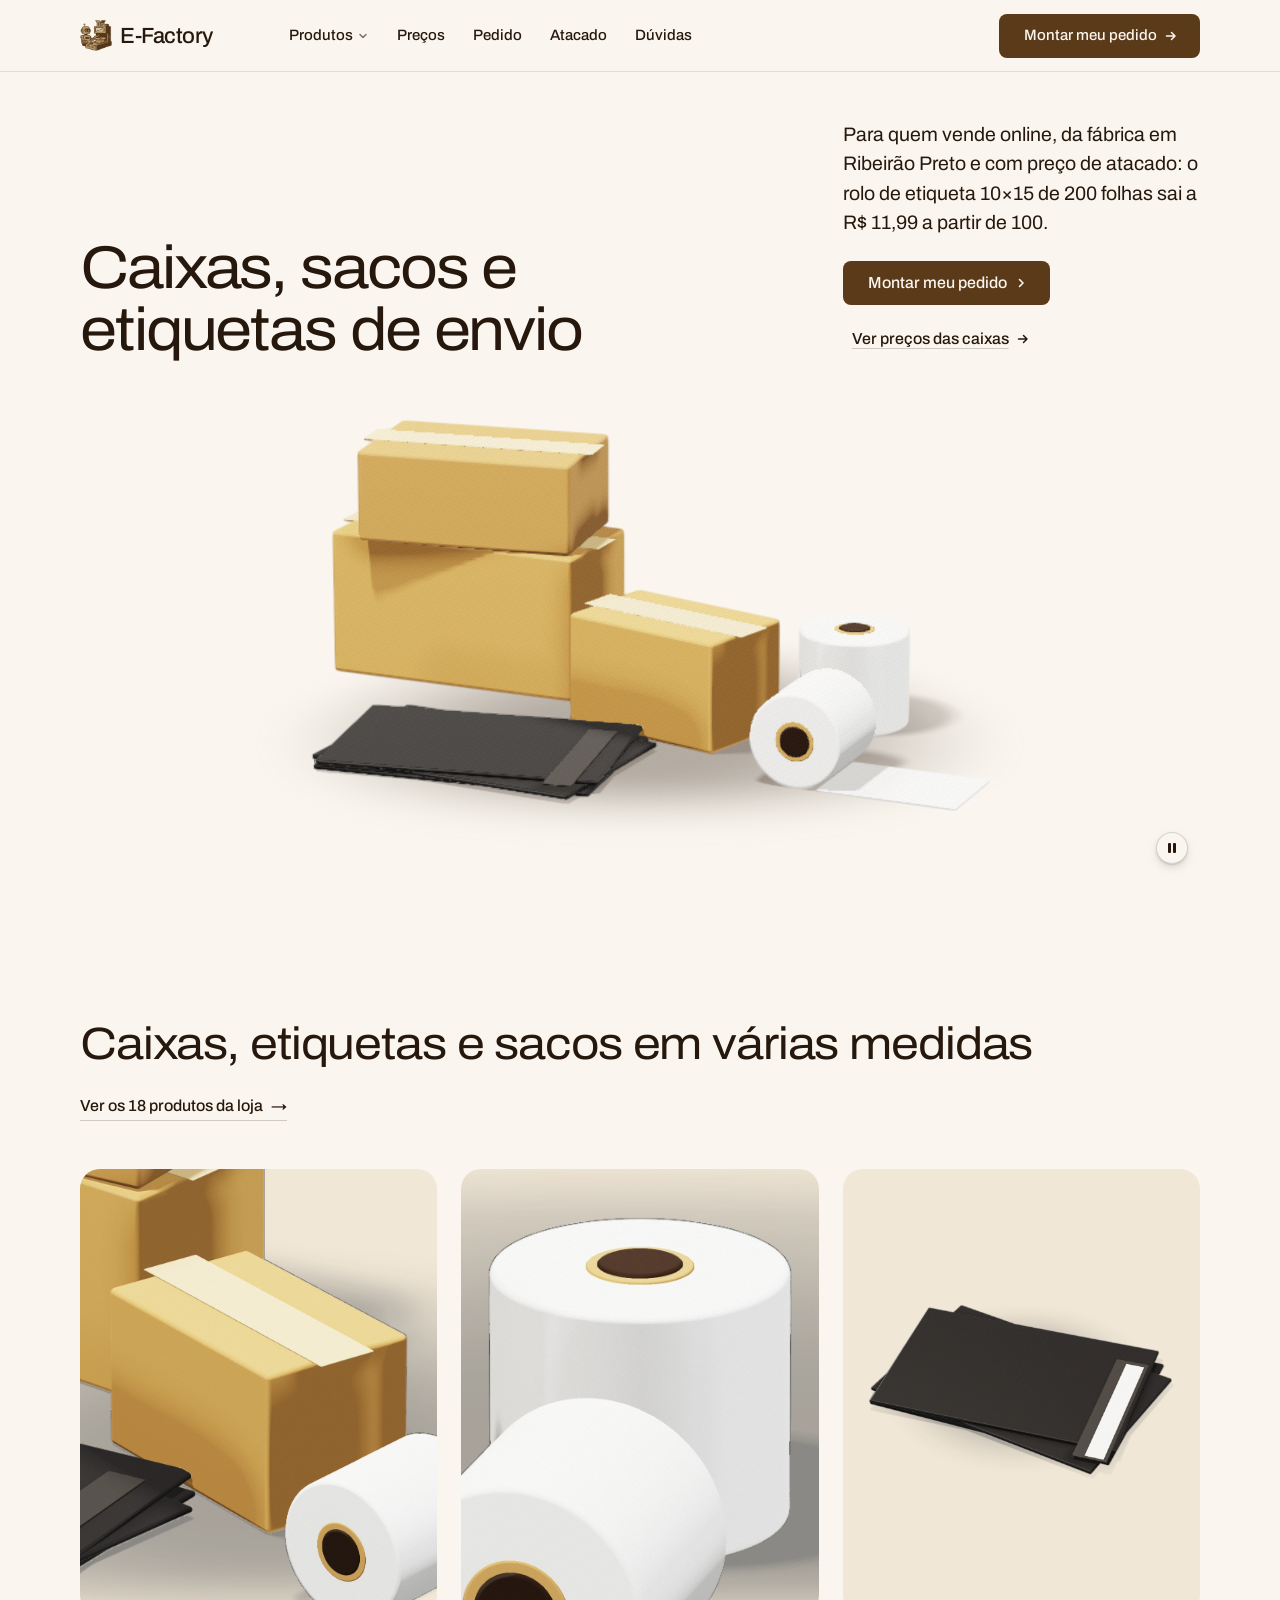
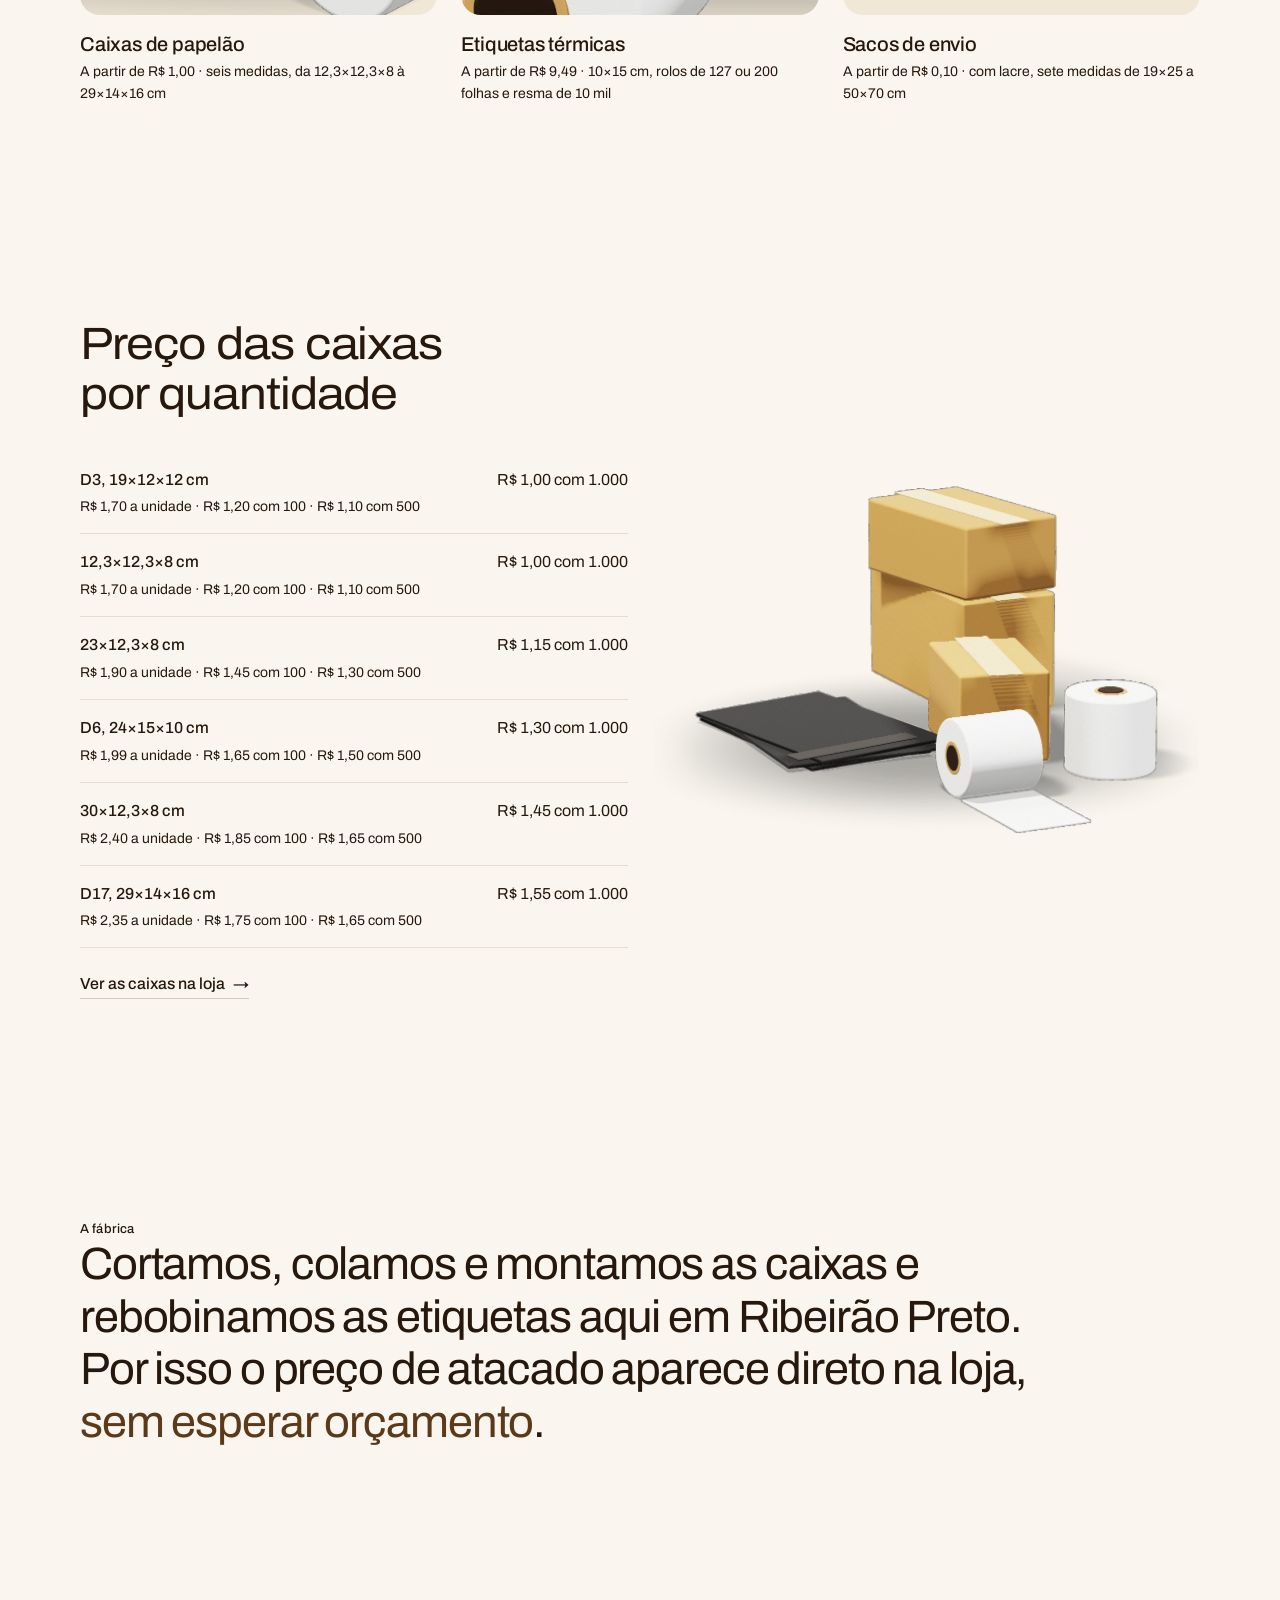
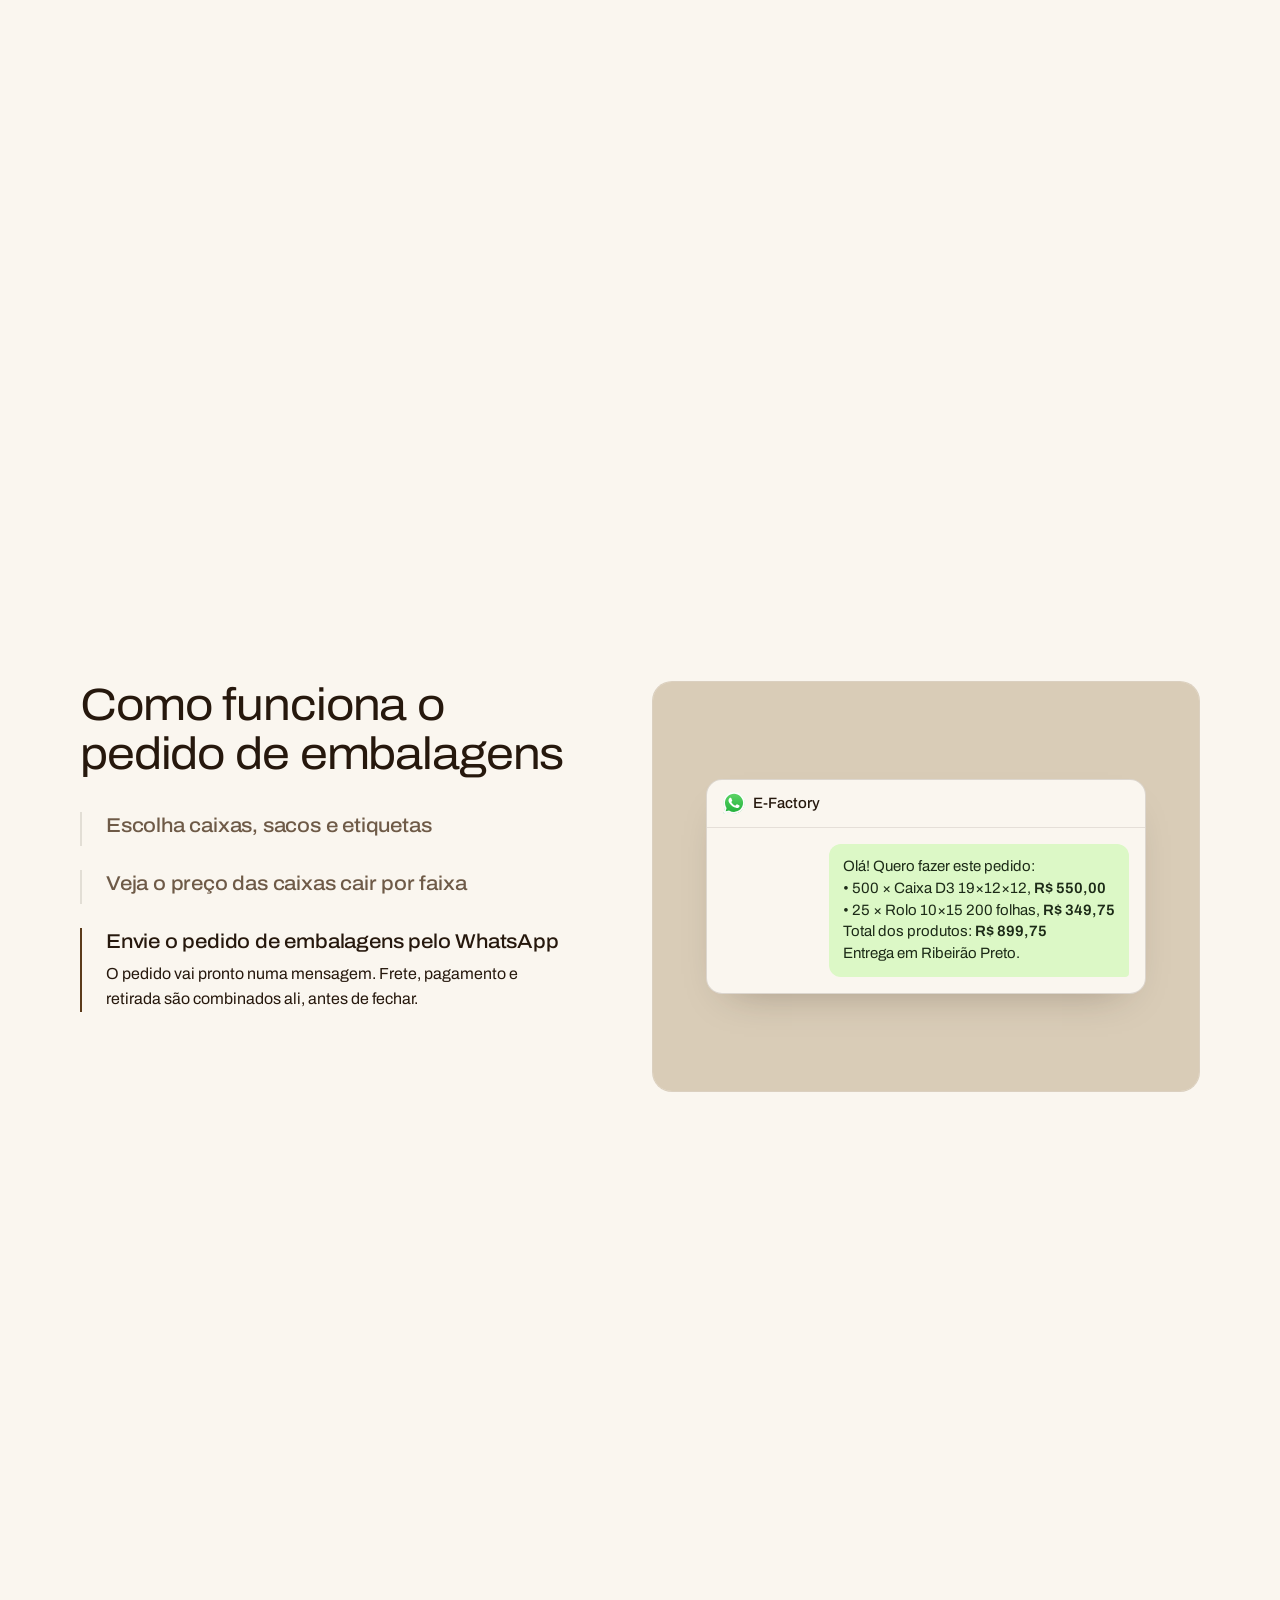
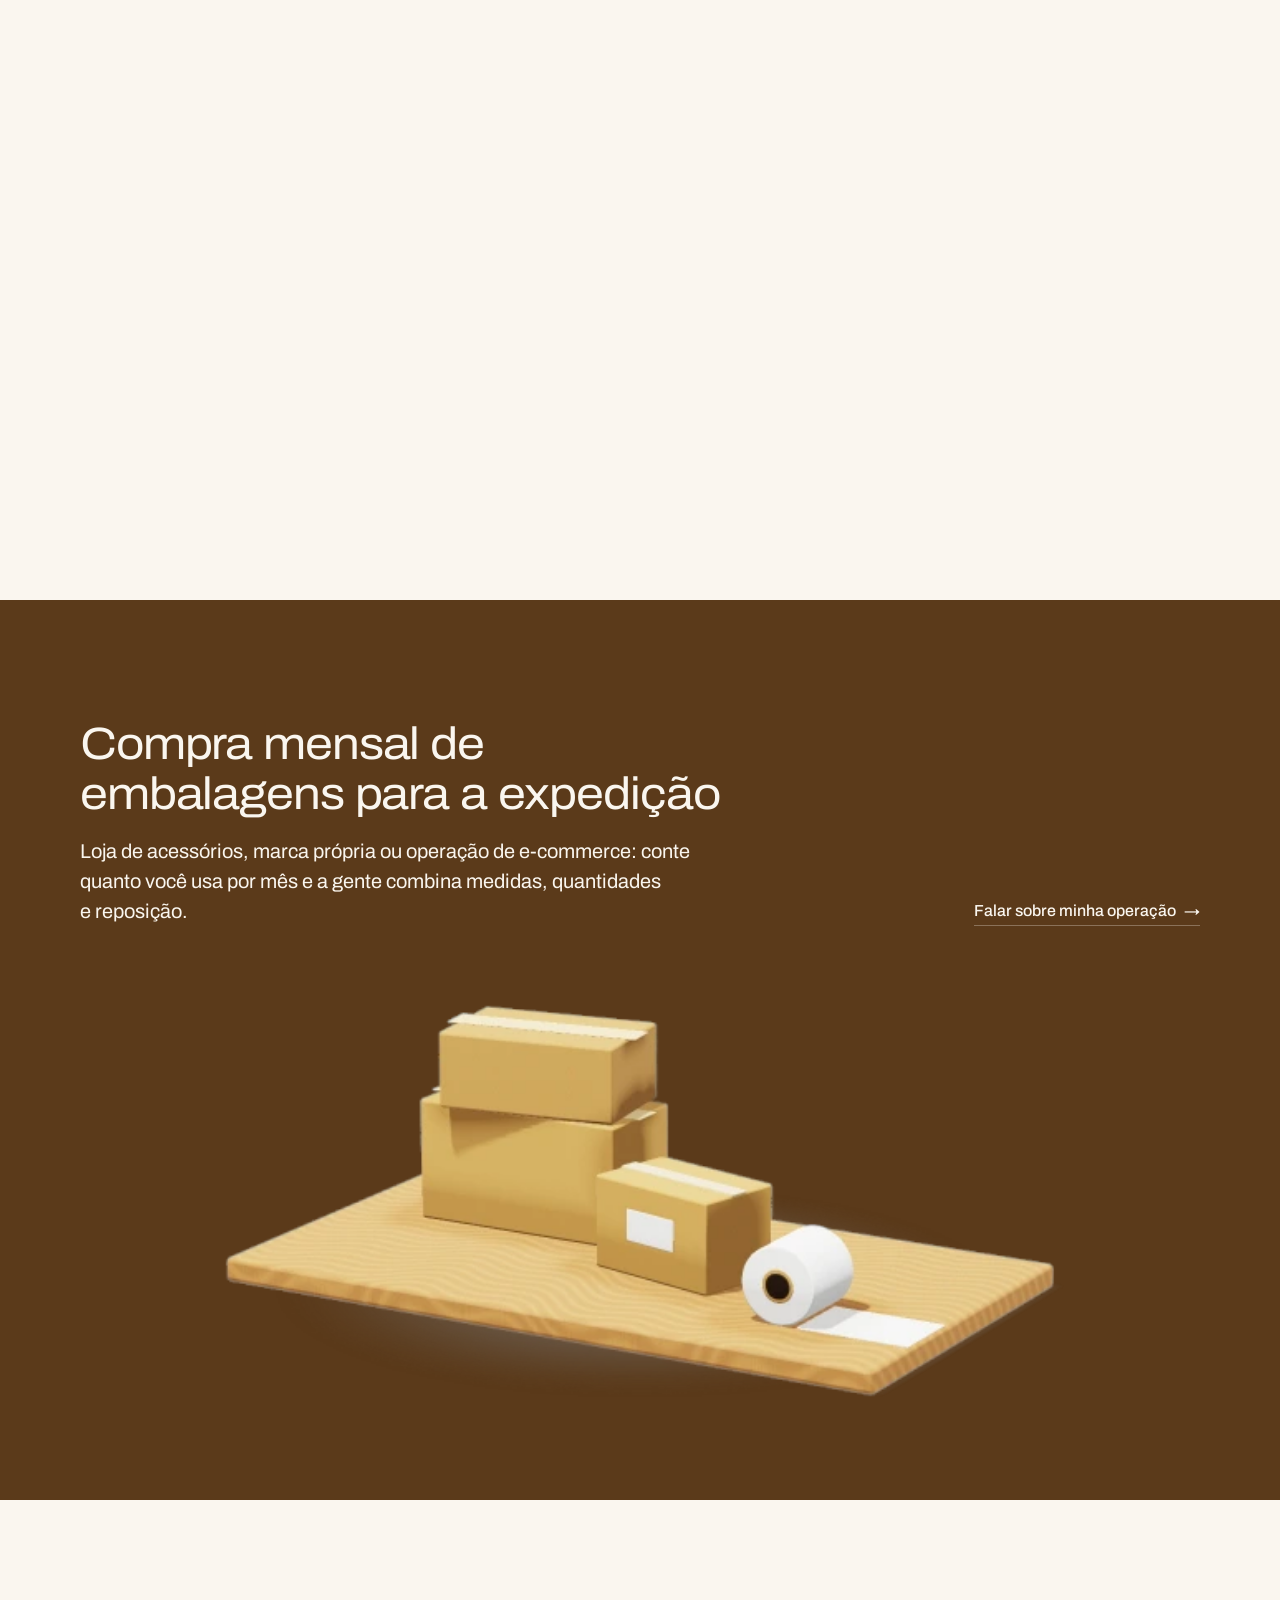
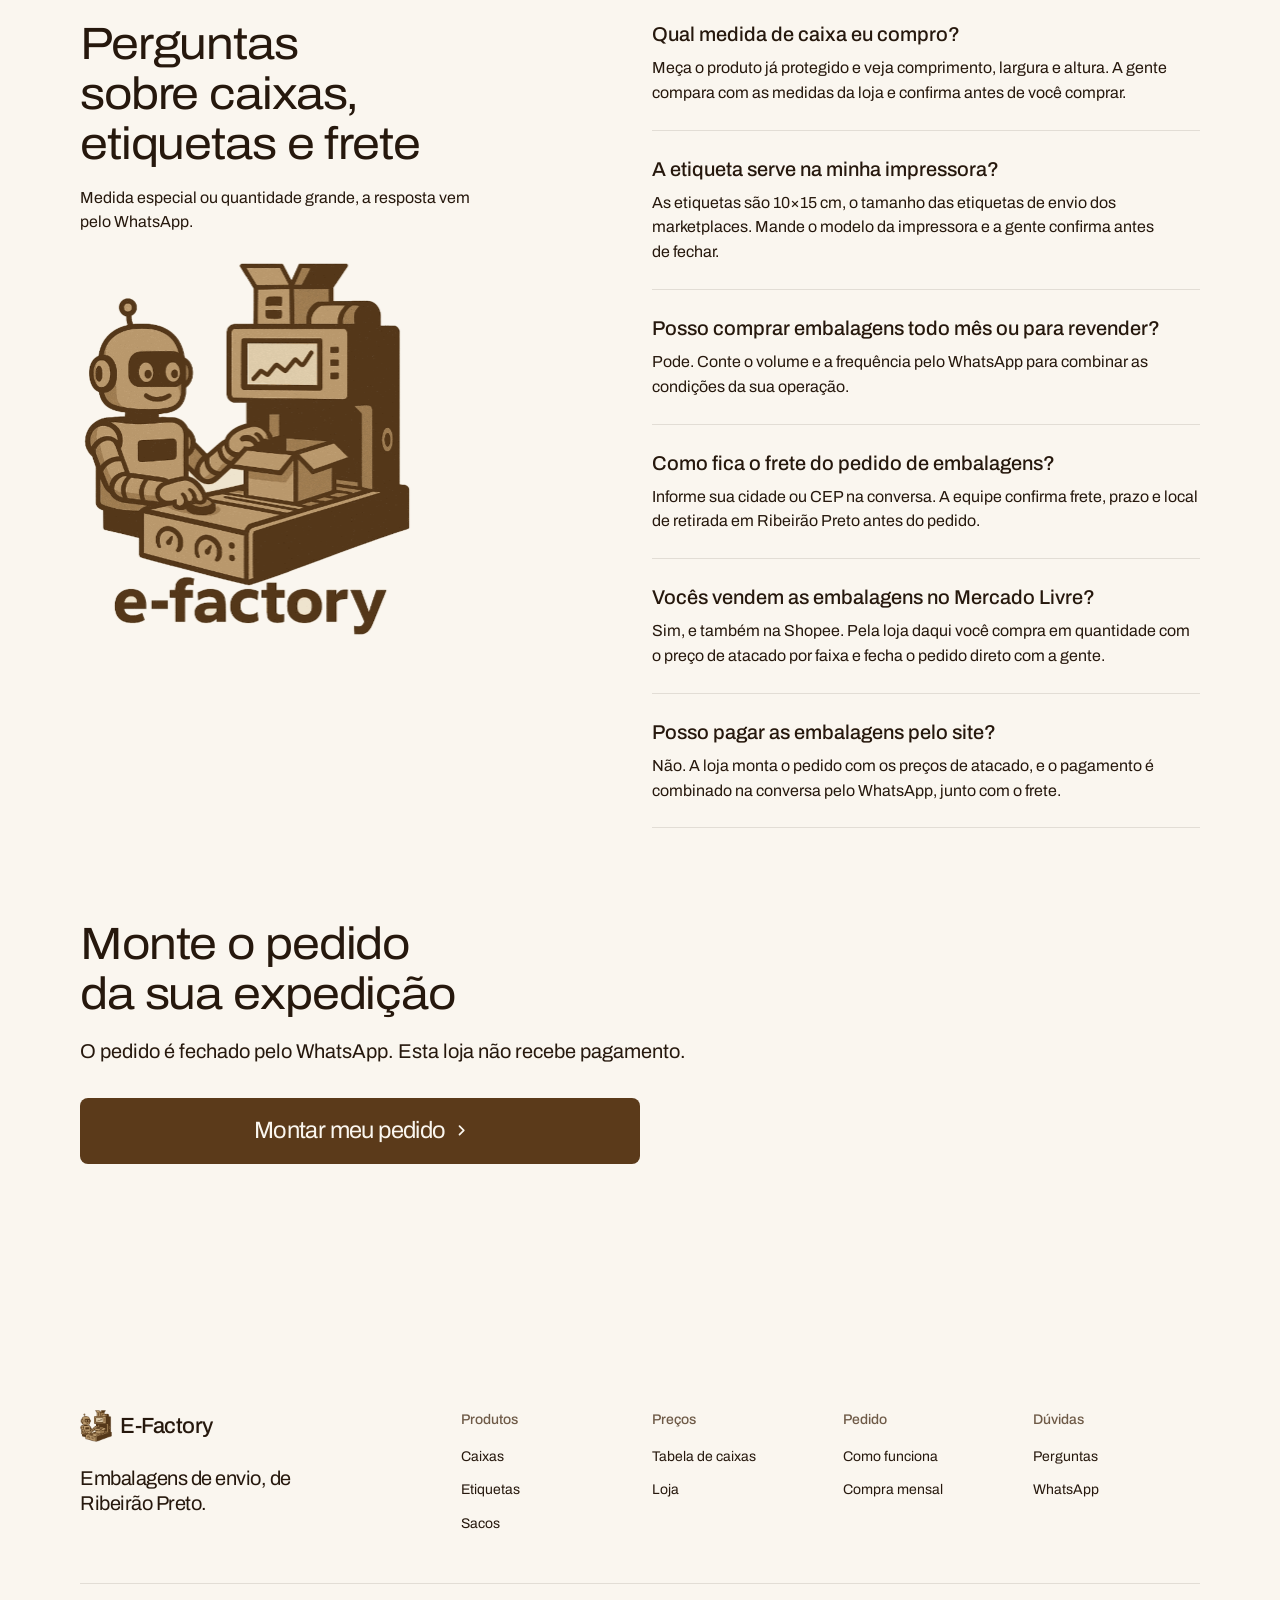
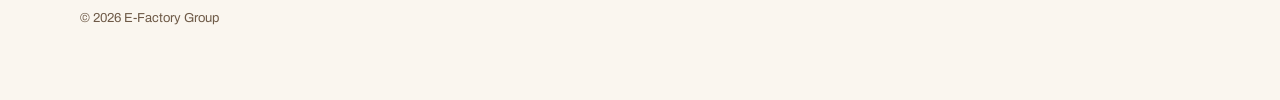
==== novo/index.html @ e08e20e6 "Site novo em /novo/ para aprovação: banner, categorias e vitrine editáveis pelo ERP (aba Site); loja" ====
<!doctype html>
<html lang="pt-BR" data-type="product" data-radius="soft" data-buttons="arrow" data-motion>
<head>
<meta charset="utf-8">
<meta name="viewport" content="width=device-width, initial-scale=1, viewport-fit=cover">
<title>E-Factory: caixas, sacos e etiquetas térmicas para e-commerce</title>
<meta name="description" content="Fábrica de embalagens em Ribeirão Preto. Preço de atacado por faixa de quantidade e pedido fechado pelo WhatsApp, com retirada ou envio.">
<meta property="og:type" content="website">
<meta property="og:title" content="E-Factory: embalagens para quem vende online">
<meta property="og:description" content="Caixas de papelão, sacos de envio e etiquetas térmicas direto da fábrica em Ribeirão Preto.">
<meta name="twitter:card" content="summary_large_image">
<link rel="icon" href="img/favicon.png" type="image/png">
<meta name="theme-color" content="#faf6ef">
<!-- <link rel="canonical" href="https://efactory.com.br/"> (o domínio do CNAME, quando o site novo for ao ar) -->
<meta name="site-kind" content="other">
<meta name="page-type" content="product">
<link rel="preconnect" href="https://fonts.googleapis.com">
<link rel="preconnect" href="https://fonts.gstatic.com" crossorigin>
<link href="https://fonts.googleapis.com/css2?family=Archivo:wdth,wght@62..125,400..600&display=swap" rel="stylesheet">
<link rel="stylesheet" href="assets/system.css">
<link rel="stylesheet" href="assets/ui/cards.css">
<link rel="stylesheet" href="assets/motion/motion.css">
<link rel="stylesheet" href="assets/backgrounds/backgrounds.css">
<link rel="stylesheet" href="assets/layout/layout.css">
<link rel="stylesheet" href="assets/icons/icon.css">
<style>
:root {
  --p-bg: #faf6ef; --p-surface: #f1e7d6; --p-ink: #26180d; --p-muted: #6e5a47;
  --p-accent: #5b3a1a; --p-accent-ink: #faf6ef; --p-action: #5b3a1a; --p-action-ink: #faf6ef;
  --p-inv-bg: #26180d; --p-inv-surface: #33251a; --p-inv-ink: #faf6ef; --p-inv-muted: #a39990;
  --p-inv-accent: #faf6ef; --p-inv-accent-ink: #26180d; --p-inv-action: #faf6ef; --p-inv-action-ink: #26180d;
  --font-display: "Archivo", system-ui, sans-serif;
  --font-text: "Archivo", system-ui, sans-serif;
  --display-weight: 400;
  --display-tracking: -0.025em;
  --display-tracking-xl: -0.035em;
  --display-stretch: 110%;
  --ly-scale: 0.9;
}
</style>
<script>document.documentElement.classList.add('m-enter');setTimeout(()=>document.documentElement.classList.add('m-enter-done'),700)</script>
<script src="assets/backgrounds/backgrounds.js"></script>
<script>document.documentElement.classList.add('mo-js');setTimeout(()=>document.documentElement.classList.add('mo-safe'),2500)</script>
<link rel="modulepreload" href="assets/moments/moments.js">
<link rel="modulepreload" href="assets/moments/lib.js">
<link rel="modulepreload" href="assets/moments/word-highlight/moment.js">
<link rel="modulepreload" href="assets/moments/pinned-chapters/moment.js">
<!-- page CSS: only inside visuals -->
<style>
  .nav__logo img { width: 32px; height: 32px; object-fit: contain; }
  /* the three close-ups in the line-up stand on the surface, transparent stills, contained */
  #produtos .tile__media { background: var(--surface); }
  #produtos .tile__media > img { object-fit: contain; padding: var(--s-5); }
  #produtos .tile__media > [data-product] { position: absolute; inset: 0; }
  /* prices: the product beside the rows, on the page ground */
  #precos .frame[data-product] { min-height: 520px; }
  /* drawn windows in the order steps */
  .win { width: min(440px, 100%); background: var(--p-bg); color: var(--p-ink); border: 1px solid color-mix(in oklab, var(--p-ink) 14%, transparent); border-radius: 16px; box-shadow: 0 18px 40px -24px rgba(38,24,13,.35); font-size: 15px; overflow: hidden; }
  .win__bar { display: flex; align-items: center; gap: 8px; padding: 12px 16px; border-bottom: 1px solid color-mix(in oklab, var(--p-ink) 10%, transparent); font-weight: 500; }
  .win__bar img { width: 22px; height: 22px; }
  .win__body { padding: 16px; display: grid; gap: 12px; }
  .win__row { display: flex; justify-content: space-between; gap: 12px; align-items: center; }
  .win__thumb { width: 64px; height: 52px; border-radius: 10px; background: var(--p-surface); display: grid; place-items: center; flex: none; }
  .win__thumb img { width: 56px; height: 44px; object-fit: contain; }
  .win__name { font-weight: 500; line-height: 1.3; }
  .win__muted { color: var(--p-muted); font-size: 14px; }
  .win__step { display: inline-flex; align-items: center; border: 1px solid color-mix(in oklab, var(--p-ink) 18%, transparent); border-radius: 10px; overflow: hidden; }
  .win__step span { padding: 6px 12px; min-width: 40px; text-align: center; }
  .win__step span + span { border-left: 1px solid color-mix(in oklab, var(--p-ink) 12%, transparent); }
  .win__tier { display: flex; justify-content: space-between; padding: 8px 12px; border-radius: 10px; font-variant-numeric: tabular-nums; }
  .win__tier.is-on { background: var(--p-surface); font-weight: 500; }
  .win__total { display: flex; justify-content: space-between; font-weight: 600; font-size: 17px; padding-top: 12px; border-top: 1px solid color-mix(in oklab, var(--p-ink) 10%, transparent); }
  .win__msg { background: #dcf8c6; color: #1c2a17; border-radius: 12px 12px 4px 12px; padding: 12px 14px; justify-self: end; max-width: 92%; line-height: 1.45; }
  .win__msg b { font-weight: 600; }
  /* the shipping bench under the band's words */
  #atacado .frame[data-product] { height: min(480px, 54vh); }
  .mascote { width: min(100%, 334px); height: auto; margin-top: var(--s-5); }
  .hero--product .hero__stage > #linha { inset: -7% 0 0; }
  /* banner com foto vinda do ERP (aba Site) */
  .hero--product .hero__stage.hero__stage--foto { border-radius: var(--r-lg); overflow: hidden; background: var(--surface); }
  .hero__stage--foto picture, .hero__stage--foto img { position: absolute; inset: 0; width: 100%; height: 100%; object-fit: cover; }
  /* fotos reais das categorias e da vitrine ocupam o quadro inteiro */
  #vitrine .tile__media { background: var(--surface); }
  #vitrine .tile__media > img { object-fit: contain; padding: var(--s-5); }
  #produtos .tile__media > img.is-foto, #vitrine .tile__media > img.is-foto { object-fit: cover; padding: 0; }
  @media (max-width: 639px) {
    #pedido .mo-pc__visual.mo-pc__visual--lit { aspect-ratio: auto; padding: 16px; }
    main > #pedido[data-moment]:not(.is-live) { min-height: calc(2 * 100svh); }
    .mascote { width: 100%; }
  }
  @media (max-width: 639px) { #precos .frame[data-product] { min-height: 300px; } #atacado .frame[data-product] { height: 260px; } }
</style>
</head>
<body>
<!-- type: product (site-kind other): fábrica de embalagens que vende pela loja e fecha o pedido no WhatsApp
     deal: hero product (--has object: o cliente pediu animação dos produtos), nav nav-mega, close close-type,
     footer footer-columns, rhythm brand-band, buttons arrow, mark: o logo do cliente (robô) no lugar da marca dealt,
     grounds none; palette: as cores do logo pelo start.mjs brand (marrom café #5b3a1a, kraft, creme);
     type: archivo (a 1ª dupla, garamond, briga com o logotipo de letra redonda e grossa)
     moments: word-highlight (#fabrica), pinned-chapters (#pedido) -->
<header class="nav">
  <div class="wrap nav__bar">
    <a class="skip-link" href="#top">Pular para o conteúdo</a>
    <a class="nav__logo" href="#top"><img src="img/logo-96.png" alt="" width="32" height="32">E-Factory</a>
    <nav class="nav__links" aria-label="Principal">
      <div class="nav__item">
        <a class="nav__link" href="#produtos">Produtos <svg class="chev" viewBox="0 0 12 12" aria-hidden="true"><path d="M3 4.5l3 3 3-3" fill="none" stroke="currentColor" stroke-width="1.5" stroke-linecap="round" stroke-linejoin="round"/></svg></a>
        <div class="nav__menu">
          <div class="wrap grid">
            <div class="menu-col span-3">
              <p class="t-label">Embalar</p>
              <a href="#precos">Caixas de papelão<span>Seis medidas, de R$ 1,00</span></a>
              <a href="#produtos">Sacos de envio<span>Com lacre, sete medidas</span></a>
            </div>
            <div class="menu-col span-3">
              <p class="t-label">Etiquetar e fechar</p>
              <a href="#produtos">Etiquetas térmicas<span>10×15 cm, rolo ou resma</span></a>
              <a href="loja.html#fitas">Fitas adesivas<span>300 m por 45 mm</span></a>
            </div>
            <a class="menu-card span-3 start-10" href="#atacado">
              <div class="panel"><img class="frame__img" src="img/sacos.webp" alt="Pilha de sacos de envio pretos com a aba de lacre" style="object-fit:contain"></div>
              <span class="t-card">Compra mensal</span>
              <span class="t-small muted">Reposição combinada pelo WhatsApp</span>
            </a>
          </div>
        </div>
      </div>
      <div class="nav__item"><a class="nav__link" href="#precos">Preços</a></div>
      <div class="nav__item"><a class="nav__link" href="#pedido">Pedido</a></div>
      <div class="nav__item"><a class="nav__link" href="#atacado">Atacado</a></div>
      <div class="nav__item"><a class="nav__link" href="#duvidas">Dúvidas</a></div>
    </nav>
    <div class="nav__actions">
      <a class="btn btn--primary" href="loja.html">Montar meu pedido</a>
    </div>
    <button class="nav__toggle" type="button" aria-expanded="false" aria-label="Menu">
      <svg width="18" height="18" viewBox="0 0 18 18" aria-hidden="true"><path d="M2 5h14M2 13h14" stroke="currentColor" stroke-width="1.6" stroke-linecap="round"/></svg>
    </button>
  </div>
</header>

<main id="top">
  <section class="hero hero--product" data-enter aria-labelledby="hero-h">
    <div class="wrap"><div class="hero-text hero__in">
      <div class="hero__head">
        <div>
          <h1 id="hero-h">Caixas, sacos e etiquetas de envio</h1>
          <p class="hero__lead">Para quem vende online, da fábrica em Ribeirão Preto e com preço de atacado: o rolo de etiqueta 10×15 de 200 folhas sai a R$ 11,99 a partir de 100.</p>
        </div>
        <div class="btn-row"><a class="btn btn--primary" href="loja.html">Montar meu pedido<svg class="m-arrow" viewBox="0 0 12 12" aria-hidden="true"><path class="m-arrow__stem" d="M1 6h8"/><path class="m-arrow__head" d="M4.5 2.5 8 6l-3.5 3.5"/></svg></a><a class="btn btn--secondary" href="#precos">Ver preços das caixas</a></div>
      </div>
      <div class="hero__stage">
        <div class="frame" id="linha" data-product="assets/objects/product-render/specs/efactory-linha.json" data-product-place="stage" data-product-view="three-quarter" data-product-mode="live" data-product-params='{"turn":1}'></div>
      </div>
    </div></div>
  </section>

  <section class="section" id="produtos" aria-labelledby="produtos-h">
    <div class="wrap">
      <div class="section-head section-head--row">
        <h2 id="produtos-h">Caixas, etiquetas e sacos em várias medidas</h2>
        <a class="link" href="loja.html">Ver os 18 produtos da loja</a>
      </div>
      <div class="grid" id="categorias-grid">
        <a class="tile tile--portrait span-4" href="loja.html#caixas">
          <div class="tile__media"><div data-product="assets/objects/product-render/specs/efactory-linha.json" data-product-place="tile" data-product-view="detail-caixa"></div></div>
          <div class="tile__head"><h3>Caixas de papelão</h3></div>
          <p class="tile__facts">A partir de R$ 1,00 · seis medidas, da 12,3×12,3×8 à 29×14×16 cm</p>
        </a>
        <a class="tile tile--portrait span-4" href="loja.html#etiquetas">
          <div class="tile__media"><div data-product="assets/objects/product-render/specs/efactory-linha.json" data-product-place="tile" data-product-view="detail-rolo"></div></div>
          <div class="tile__head"><h3>Etiquetas térmicas</h3></div>
          <p class="tile__facts">A partir de R$ 9,49 · 10×15 cm, rolos de 127 ou 200 folhas e resma de 10 mil</p>
        </a>
        <a class="tile tile--portrait span-4" href="loja.html#sacos">
          <div class="tile__media"><img src="img/sacos.webp" alt="Pilha de sacos de envio pretos com a aba de lacre adesivo" loading="lazy" width="900" height="560"></div>
          <div class="tile__head"><h3>Sacos de envio</h3></div>
          <p class="tile__facts">A partir de R$ 0,10 · com lacre, sete medidas de 19×25 a 50×70 cm</p>
        </a>
      </div>
    </div>
  </section>

  <section class="section" id="vitrine" aria-labelledby="vitrine-h" hidden>
    <div class="wrap">
      <div class="section-head section-head--row">
        <h2 id="vitrine-h">Embalagens em destaque</h2>
        <a class="link" href="loja.html">Ver todos os produtos</a>
      </div>
      <div class="grid" id="vitrine-grid"></div>
    </div>
  </section>

  <section class="section" id="precos" style="--hm: 2" aria-labelledby="precos-h">
    <div class="wrap grid">
      <div class="span-6">
        <div class="section-head">
          <h2 id="precos-h">Preço das caixas por quantidade</h2>
        </div>
        <ul class="rows">
          <li><span class="rows__name">D3, 19×12×12 cm</span><p class="t-small muted">R$ 1,70 a unidade · R$ 1,20 com 100 · R$ 1,10 com 500</p><span class="rows__value">R$ 1,00 com 1.000</span></li>
          <li><span class="rows__name">12,3×12,3×8 cm</span><p class="t-small muted">R$ 1,70 a unidade · R$ 1,20 com 100 · R$ 1,10 com 500</p><span class="rows__value">R$ 1,00 com 1.000</span></li>
          <li><span class="rows__name">23×12,3×8 cm</span><p class="t-small muted">R$ 1,90 a unidade · R$ 1,45 com 100 · R$ 1,30 com 500</p><span class="rows__value">R$ 1,15 com 1.000</span></li>
          <li><span class="rows__name">D6, 24×15×10 cm</span><p class="t-small muted">R$ 1,99 a unidade · R$ 1,65 com 100 · R$ 1,50 com 500</p><span class="rows__value">R$ 1,30 com 1.000</span></li>
          <li><span class="rows__name">30×12,3×8 cm</span><p class="t-small muted">R$ 2,40 a unidade · R$ 1,85 com 100 · R$ 1,65 com 500</p><span class="rows__value">R$ 1,45 com 1.000</span></li>
          <li><span class="rows__name">D17, 29×14×16 cm</span><p class="t-small muted">R$ 2,35 a unidade · R$ 1,75 com 100 · R$ 1,65 com 500</p><span class="rows__value">R$ 1,55 com 1.000</span></li>
        </ul>
        <p style="margin-top:var(--s-5)"><a class="link" href="loja.html#caixas">Ver as caixas na loja</a></p>
      </div>
      <div class="frame span-6 start-7" data-product="assets/objects/product-render/specs/efactory-linha.json" data-product-place="tile" data-product-view="lateral"></div>
    </div>
  </section>

  <section class="section statement" id="fabrica" data-moment="word-highlight" aria-label="A fábrica">
    <div class="wrap">
      <p class="t-label">A fábrica</p>
      <p class="mo-wh__text">Cortamos, colamos e montamos as caixas e rebobinamos as etiquetas aqui em Ribeirão Preto. Por isso o preço de atacado aparece direto na loja, <strong>sem esperar orçamento</strong>.</p>
    </div>
  </section>

  <section class="section" id="pedido" style="--h: 2" data-moment="pinned-chapters" aria-labelledby="pedido-h">
    <div class="wrap mo-pc__grid">
      <div class="mo-pc__text">
        <h2 id="pedido-h">Como funciona o pedido de embalagens</h2>
        <ol class="mo-pc__steps">
          <li class="mo-pc__step">
            <h3>Escolha caixas, sacos e etiquetas</h3>
            <p>Monte o carrinho na loja. Se não souber a medida, conte o que você envia e a gente indica.</p>
            <figure class="mo-pc__visual mo-pc__visual--lit">
              <div class="win" role="img" aria-label="Carrinho da loja com 500 caixas D3">
                <div class="win__bar"><img src="img/logo-96.png" alt="">Seu carrinho</div>
                <div class="win__body">
                  <div class="win__row"><span class="win__thumb"><img src="img/linha-detail-caixa.webp" alt=""></span><span style="flex:1"><span class="win__name">Caixa de papelão D3</span><br><span class="win__muted">19×12×12 cm</span></span><span class="win__step"><span>−</span><span>500</span><span>+</span></span></div>
                  <div class="win__row"><span class="win__thumb"><img src="img/linha-detail-rolo.webp" alt=""></span><span style="flex:1"><span class="win__name">Rolo de etiqueta 10×15</span><br><span class="win__muted">200 folhas</span></span><span class="win__step"><span>−</span><span>25</span><span>+</span></span></div>
                </div>
              </div>
            </figure>
          </li>
          <li class="mo-pc__step">
            <h3>Veja o preço das caixas cair por faixa</h3>
            <p>A cada faixa o preço por unidade cai, e o total do carrinho já mostra o valor final dos produtos.</p>
            <figure class="mo-pc__visual mo-pc__visual--lit">
              <div class="win" role="img" aria-label="Faixas de preço da caixa D3, com a faixa de 500 unidades marcada">
                <div class="win__bar">Caixa de papelão D3</div>
                <div class="win__body">
                  <div class="win__tier"><span>A partir de 50</span><span>R$ 1,30</span></div>
                  <div class="win__tier"><span>A partir de 100</span><span>R$ 1,20</span></div>
                  <div class="win__tier is-on"><span>A partir de 500</span><span>R$ 1,10</span></div>
                  <div class="win__tier"><span>A partir de 1.000</span><span>R$ 1,00</span></div>
                  <div class="win__total"><span>500 × R$ 1,10</span><span>R$ 550,00</span></div>
                </div>
              </div>
            </figure>
          </li>
          <li class="mo-pc__step">
            <h3>Envie o pedido de embalagens pelo WhatsApp</h3>
            <p>O pedido vai pronto numa mensagem. Frete, pagamento e retirada são combinados ali, antes de fechar.</p>
            <figure class="mo-pc__visual mo-pc__visual--lit">
              <div class="win" role="img" aria-label="Mensagem de pedido pronta para enviar no WhatsApp">
                <div class="win__bar"><img src="assets/icons/whatsapp.svg" alt="">E-Factory</div>
                <div class="win__body">
                  <p class="win__msg">Olá! Quero fazer este pedido:<br>• 500 × Caixa D3 19×12×12, <b>R$ 550,00</b><br>• 25 × Rolo 10×15 200 folhas, <b>R$ 349,75</b><br>Total dos produtos: <b>R$ 899,75</b><br>Entrega em Ribeirão Preto.</p>
                </div>
              </div>
            </figure>
          </li>
        </ol>
      </div>
      <div class="mo-pc__visuals frame"></div>
    </div>
  </section>

  <section class="section ground-brand" id="atacado" aria-labelledby="atacado-h">
    <div class="wrap">
      <div class="section-head section-head--row">
        <div>
          <h2 id="atacado-h">Compra mensal de embalagens para a expedição</h2>
          <p>Loja de acessórios, marca própria ou operação de e-commerce: conte quanto você usa por mês e a gente combina medidas, quantidades e reposição.</p>
        </div>
        <a class="link" href="https://wa.me/5516981778273?text=Ol%C3%A1!%20Quero%20falar%20sobre%20compra%20mensal%20de%20embalagens." target="_blank" rel="noopener">Falar sobre minha operação</a>
      </div>
      <div class="frame" data-product="assets/objects/product-render/specs/efactory-linha.json" data-product-place="stage" data-product-view="three-quarter" data-product-scene="expedicao"></div>
    </div>
  </section>

  <section class="section" id="duvidas" style="--hm: 2" aria-labelledby="duvidas-h">
    <div class="wrap grid">
      <div class="span-5 stack-4">
        <h2 id="duvidas-h">Perguntas sobre caixas, etiquetas e frete</h2>
        <p>Medida especial ou quantidade grande, a resposta vem pelo WhatsApp.</p>
        <img class="mascote" src="img/logo-full.png" alt="O robô da E-Factory montando uma caixa na máquina, o logotipo da marca" width="669" height="760" loading="lazy">
      </div>
      <div class="faq span-6 start-7">
        <div class="faq__item"><h3>Qual medida de caixa eu compro?</h3><p>Meça o produto já protegido e veja comprimento, largura e altura. A gente compara com as medidas da loja e confirma antes de você comprar.</p></div>
        <div class="faq__item"><h3>A etiqueta serve na minha impressora?</h3><p>As etiquetas são 10×15 cm, o tamanho das etiquetas de envio dos marketplaces. Mande o modelo da impressora e a gente confirma antes de fechar.</p></div>
        <div class="faq__item"><h3>Posso comprar embalagens todo mês ou para revender?</h3><p>Pode. Conte o volume e a frequência pelo WhatsApp para combinar as condições da sua operação.</p></div>
        <div class="faq__item"><h3>Como fica o frete do pedido de embalagens?</h3><p>Informe sua cidade ou CEP na conversa. A equipe confirma frete, prazo e local de retirada em Ribeirão Preto antes do pedido.</p></div>
        <div class="faq__item"><h3>Vocês vendem as embalagens no Mercado Livre?</h3><p>Sim, e também na Shopee. Pela loja daqui você compra em quantidade com o preço de atacado por faixa e fecha o pedido direto com a gente.</p></div>
        <div class="faq__item"><h3>Posso pagar as embalagens pelo site?</h3><p>Não. A loja monta o pedido com os preços de atacado, e o pagamento é combinado na conversa pelo WhatsApp, junto com o frete.</p></div>
      </div>
    </div>
  </section>
</main>

<footer class="footer closing" id="contact" aria-labelledby="close-h">
  <div class="wrap">
    <div class="closing__cta close--type">
      <div class="section-head">
        <h2 id="close-h">Monte o pedido da sua expedição</h2>
        <p class="t-small muted">O pedido é fechado pelo WhatsApp. Esta loja não recebe pagamento.</p>
      </div>
      <a class="btn btn--primary btn--xl" href="loja.html">Montar meu pedido<svg class="m-arrow" viewBox="0 0 12 12" aria-hidden="true"><path class="m-arrow__stem" d="M1 6h8"/><path class="m-arrow__head" d="M4.5 2.5 8 6l-3.5 3.5"/></svg></a>
    </div>
    <div class="closing__links">
      <div class="grid">
        <div class="span-4 stack-4">
          <a class="nav__logo" href="#top"><img src="img/logo-96.png" alt="" width="32" height="32">E-Factory</a>
          <p class="footer__lede">Embalagens de envio, de Ribeirão Preto.</p>
        </div>
        <div class="span-2 footer__col"><h3>Produtos</h3><ul><li><a href="loja.html#caixas">Caixas</a></li><li><a href="loja.html#etiquetas">Etiquetas</a></li><li><a href="loja.html#sacos">Sacos</a></li></ul></div>
        <div class="span-2 footer__col"><h3>Preços</h3><ul><li><a href="#precos">Tabela de caixas</a></li><li><a href="loja.html">Loja</a></li></ul></div>
        <div class="span-2 footer__col"><h3>Pedido</h3><ul><li><a href="#pedido">Como funciona</a></li><li><a href="#atacado">Compra mensal</a></li></ul></div>
        <div class="span-2 footer__col"><h3>Dúvidas</h3><ul><li><a href="#duvidas">Perguntas</a></li><li><a href="https://wa.me/5516981778273" target="_blank" rel="noopener">WhatsApp</a></li></ul></div>
      </div>
      <div class="footer__legal">
        <span>&copy; 2026 E-Factory Group</span>
        <div class="socials"></div>
      </div>
    </div>
  </div>
</footer>

<nav class="actionbar" aria-label="Ações rápidas">
  <a class="btn btn--primary" href="loja.html">Montar meu pedido</a>
</nav>

<script src="site-dados.js" defer></script>
<script type="module" src="assets/system.js"></script>
<script type="module" src="assets/motion/motion.js"></script>
<script type="module" src="assets/layout/layout.js"></script>
<script type="module" src="assets/objects/product-render/auto.js"></script>
</body>
</html>
---- novo/assets/system.css ----
/*
  taste-skill system.css - the one system for the page. Link it first, then assets/ui/cards.css (the
  feature card, its panel and the fragment placements), then set the palette (--p-*), the fonts and
  the radius set on :root in the page (node scripts/start.mjs prints that block).
  Do not add a second grid, spacing scale, type scale, radius scale, button or card style.
*/

/* ---------------------------------------------------------------- tokens */
:root {
  /* palette (hex only; fx.js reads --bg --surface --ink --muted --accent --accent-ink) */
  --p-bg: #ffffff;
  --p-surface: #f4f4f4;
  --p-ink: #111111;
  --p-muted: #6b6b6b;
  --p-accent: #1a4be0;
  --p-accent-ink: #ffffff;
  --p-action: #1a4be0;      /* buttons, links, focus: the accent, or the ink when the accent is too pale */
  --p-action-ink: #ffffff;
  --p-inv-bg: #111111;
  --p-inv-surface: #1c1c1c;
  --p-inv-ink: #f4f4f4;
  --p-inv-muted: #a3a3a3;
  --p-inv-accent: #ffffff;
  --p-inv-accent-ink: #111111;
  --p-inv-action: #ffffff;
  --p-inv-action-ink: #111111;
  /* the lit ground behind UI and in the closing band (references/cards.md), one per page, tech pages only
     (none on kind other, which is flat): <html data-ground="sand|sky|sage|painting">. system.js gives it to every ground
     that holds UI, on light and dark pages alike; --hue on one panel changes only its accent */
  --ground-bg: #d9ccb7; --ground-surface: #e9e0d2; --ground-ink: #2a2622; --ground-muted: #5a534a; --ground-accent: #a8794a;

  /* fonts */
  --font-display: system-ui, -apple-system, "Segoe UI", sans-serif;
  --font-text: system-ui, -apple-system, "Segoe UI", sans-serif;
  --font-mono: ui-monospace, "SFMono-Regular", Menlo, Consolas, monospace;
  --display-weight: 400;    /* headlines 400; 500 on a tech page (software, gaming, hardware) */
  --display-tracking: -0.025em;

  /* the page rhythm (references/layout-v4.md): one section per screen. The header is fixed and
     --nav tall; every section is padded --padt above and --padb (plus the phone action bar, --bar)
     below, and is exactly one or two screens tall (--h: 1 or 2; --hm on a phone). The hero's words
     start --hgap under the header and its content ends --hpadb above the fold. */
  --nav: 72px;
  --padt: 120px;
  --padb: 72px;
  --hgap: 48px;
  --hpadb: 64px;
  --bar: 0px;
  /* grid: one .wrap (alias .container) for the header, every section and the footer, the same
     --gut on both sides: 1280 wide at x 80-1360 at 1440, 342 at x 24-366 at 390 */
  --container: 1280px;
  --gut: 80px;
  --pad: var(--gut);
  --gutter: 24px;

  /* spacing: 4/8 scale */
  --s-1: 4px;  --s-2: 8px;  --s-3: 12px; --s-4: 16px; --s-5: 24px;
  --s-6: 32px; --s-7: 48px; --s-8: 64px; --s-9: 96px; --s-10: 128px;
  --section: 40px;      /* only a .section outside main (the kit's demo pages); every main > section and
                           footer.closing take --padt and --padb */
  --section-band: 56px; /* the same for an older footer outside footer.closing */
  --head-gap: 48px;     /* the one heading-to-content gap, 32 on a phone (layout.css reads it as --ly-head-gap) */
  --card-pad: 16px;     /* card padding (cards.css sets its own for cards with a panel) */
  --card-gap: 16px;     /* gap between cards */

  /* type scale (the only sizes on the page) */
  --t-label: 13px;
  --t-small: 14px;
  --t-body: 16px;
  --t-lead: 18px;
  --t-card: 18px;
  --t-h3: 24px;
  /* straight lines from the phone size at 390 to the desktop size at 1440 (system.md's table) */
  --t-h2: clamp(30px, 1.72vw + 23.3px, 48px);
  --t-h1: clamp(38px, 3.24vw + 25.4px, 72px);
  /* a big number stays a step under the h2 (VI-11): 38 at 1440, 28 at 390, so it never reads as a
     section heading; a stats row and a price set their own, smaller still */
  --t-stat: clamp(28px, .952vw + 24.29px, 38px);

  /* radius: one scale (soft by default; data-radius on <html> switches it) */
  --r-sm: 8px;  --r-md: 12px; --r-lg: 20px; --r-btn: 8px;

  /* controls (fixed here; a page never adds its own) */
  --btn-h: 44px;
  --btn-h-sm: 36px;
  --nav-h: var(--nav);  /* the older name, kept for the kit's files */
  --icon: 16px;         /* small icons: socials, menu chevrons, mono brand marks */

  /* motion: the one UI ease-out (motion.css --m-ease and ui/base.css --u-ease read it; references/motion.md) */
  --ease: cubic-bezier(.2, .8, .2, 1);
  --dur: 180ms;
}
html[data-radius="sharp"] { --r-sm: 4px; --r-md: 6px;  --r-lg: 8px;  --r-btn: 4px; }
html[data-radius="soft"]  { --r-sm: 8px; --r-md: 12px; --r-lg: 20px; --r-btn: 8px; }
html[data-radius="round"] { --r-sm: 10px; --r-md: 16px; --r-lg: 24px; --r-btn: 999px; }
/* the four lit grounds (references/cards.md); sand is the default above. painting goes with
   painterly-landscape (x.ai's daylight sky over olive hills) */
html[data-ground="sky"]      { --ground-bg: #c6d3df; --ground-surface: #d6e0e9; --ground-ink: #25303a; --ground-muted: #4d5964; --ground-accent: #3f6a92; }
html[data-ground="sage"]     { --ground-bg: #cdd6c6; --ground-surface: #dce3d6; --ground-ink: #262d24; --ground-muted: #535b51; --ground-accent: #6c8e63; }
html[data-ground="painting"] { --ground-bg: #79a8d6; --ground-surface: #a6c4e2; --ground-ink: #16212c; --ground-muted: #273949; --ground-accent: #9c9b3c; }
/* cards.css takes its card and panel radii from this scale */
html[data-radius] .card { --c-r: var(--r-lg); }
html[data-radius] .panel { --p-r: var(--r-md); }

/* a phone: the header 56, the sections padded 96 / 48, the hero's words 40 under the header and its
   content ending 24 above the fold, 24 at both sides, 12 between columns */
@media (max-width: 639px) {
  :root { --nav: 56px; --padt: 96px; --padb: 48px; --hgap: 40px; --hpadb: 24px; --gut: 24px; --gutter: 12px; --card-gap: 12px; --head-gap: 32px; }
}
@media (min-width: 640px) {
  :root { --gut: 48px; --section: 48px; --section-band: 72px; --card-pad: 24px; }
}
@media (min-width: 1024px) {
  :root { --gut: 80px; --section: 56px; --section-band: 96px; --card-gap: 24px;
          --t-lead: 20px; --t-card: 20px; --t-h3: 28px; }
  /* a place (and a local service): the 1200 column at x 120-1320 */
  html[data-type="place"] { --gut: 120px; --container: 1200px; }
}
/* a place (VI-06, ST-96, PH-23): its own smaller type (h1 48/53 and 32/37, h2 32/40 and 24/30, titles
   and the sub-line 20 and 18), the Recipe 3 hero's gap under its photograph (40, 24 on a phone),
   square photographs and cards and 2px buttons, whatever data-radius and data-buttons say */
:root[data-type="place"] {
  --hgap: 40px;
  --t-h1: clamp(32px, 1.524vw + 26.06px, 48px);
  --t-h2: clamp(24px, .762vw + 21px, 32px);
  --t-h3: clamp(20px, .381vw + 18.51px, 24px);
  --r-sm: 2px; --r-md: 0px; --r-lg: 0px; --r-btn: 2px;
}
:root[data-type="place"] :is(h1, .t-h1) { line-height: 1.104; }
:root[data-type="place"] :is(h2, .t-h2) { line-height: 1.25; }
@media (max-width: 639px) {
  :root[data-type="place"] { --hgap: 24px; }
  :root[data-type="place"] :is(h1, .t-h1) { line-height: 1.156; }
}

/* ---------------------------------------------------------------- grounds (at most three) */
:root, .ground-base {
  --bg: var(--p-bg); --surface: var(--p-surface); --ink: var(--p-ink); --muted: var(--p-muted);
  --accent: var(--p-accent); --accent-ink: var(--p-accent-ink); --card: var(--p-surface);
  --action: var(--p-action); --action-ink: var(--p-action-ink);
}
.ground-surface {
  --bg: var(--p-surface); --surface: var(--p-bg); --ink: var(--p-ink); --muted: var(--p-muted);
  --accent: var(--p-accent); --accent-ink: var(--p-accent-ink); --card: var(--p-bg);
  --action: var(--p-action); --action-ink: var(--p-action-ink);
}
.ground-inverse {
  --bg: var(--p-inv-bg); --surface: var(--p-inv-surface); --ink: var(--p-inv-ink); --muted: var(--p-inv-muted);
  --accent: var(--p-inv-accent); --accent-ink: var(--p-inv-accent-ink); --card: var(--p-inv-surface);
  --action: var(--p-inv-action); --action-ink: var(--p-inv-action-ink);
}
:root, .ground-base, .ground-surface, .ground-inverse {
  --line: color-mix(in oklab, var(--ink) 11%, transparent);
  --line-strong: color-mix(in oklab, var(--ink) 20%, transparent);
  /* effects (fx.js) and UI fragments (assets/ui) take the colours of the ground they sit on */
  --fx-bg: var(--bg); --fx-surface: var(--surface); --fx-ink: var(--ink); --fx-muted: var(--muted);
  --fx-accent: var(--accent); --fx-accent-ink: var(--accent-ink);
  --ui-font: var(--font-text); --ui-mono: var(--font-mono); --ui-radius: var(--r-md);
}
.ground-base, .ground-surface, .ground-inverse { background: var(--bg); color: var(--ink); }

/* ---------------------------------------------------------------- base */
*, *::before, *::after { box-sizing: border-box; }
/* an anchor lands on the section's top (the judge's frame): the fixed header covers --nav of its --padt */
html { -webkit-text-size-adjust: 100%; scroll-padding-top: 0; scroll-behavior: auto; margin: 0; }
body {
  margin: 0; background: var(--bg); color: var(--ink);
  font: 400 var(--t-body)/1.55 var(--font-text);
  -webkit-font-smoothing: antialiased; text-rendering: optimizeLegibility; overflow-x: clip;
}
img, svg, video, canvas { display: block; max-width: 100%; }
/* hidden means hidden, also on an img the line above makes a block (a menu tab's photograph, a peek photograph) */
[hidden] { display: none !important; }
img, video { height: auto; }
a { color: inherit; text-decoration: none; }
button { font: inherit; color: inherit; }
h1, h2, h3, h4, p, ul, ol, figure, blockquote { margin: 0; }
ul, ol { padding: 0; list-style: none; }
h1, h2, h3, h4 {
  font-family: var(--font-display); font-weight: var(--display-weight);
  letter-spacing: var(--display-tracking); text-wrap: balance; overflow-wrap: break-word;
  /* a long word (a German compound at 390) breaks at a syllable with a hyphen, in the language of <html lang>;
     only words of 10 letters or more, 4 at least on each side, so a short English heading never breaks */
  hyphens: auto; -webkit-hyphens: auto; hyphenate-limit-chars: 10 4 4;
}
h1, .t-h1 { font-size: var(--t-h1); line-height: 1.04; }
h2, .t-h2 { font-size: var(--t-h2); line-height: 1.1; }
h3, .t-h3 { font-size: var(--t-h3); line-height: 1.2; }
h4, .t-card { font-family: var(--font-text); font-weight: 500; font-size: var(--t-card); line-height: 1.3; letter-spacing: -0.01em; }
p { text-wrap: pretty; }
.t-lead  { font-size: var(--t-lead); line-height: 1.5; }
.t-body  { font-size: var(--t-body); line-height: 1.55; }
.t-small { font-size: var(--t-small); line-height: 1.5; }
.t-label { font-size: var(--t-label); font-weight: 500; line-height: 1.4; letter-spacing: 0.01em; }
.t-stat  { font-family: var(--font-display); font-weight: var(--display-weight); font-size: var(--t-stat);
           line-height: 1; letter-spacing: var(--display-tracking); font-variant-numeric: tabular-nums; }
.muted { color: var(--muted); }
.mono  { font-family: var(--font-mono); }
.measure { max-width: 62ch; }
:focus-visible { outline: 2px solid var(--action); outline-offset: 2px; border-radius: 2px; }
::selection { background: color-mix(in oklab, var(--accent) 30%, transparent); }

/* ---------------------------------------------------------------- grid */
.wrap, .container { width: min(100% - 2 * var(--gut), var(--container)); margin-inline: auto; padding-inline: 0; }
.grid { display: grid; grid-template-columns: repeat(12, minmax(0, 1fr)); column-gap: var(--gutter); row-gap: var(--card-gap); }
.grid > * { min-width: 0; grid-column: 1 / -1; }
.section { padding-block: var(--section); }

/* ---------------------------------------------------------------- one section per screen
   The page is a stack of screens. Framed at scrollY = k x the screen height, a shot shows exactly one
   section: the hero alone on the first screen, every other section (and footer.closing, the close and
   the footer in one) exactly one or two screens tall, its h2 first, --padt under its top. Heights
   and padding do it: no pinning, snapping or script.
     <section class="section" id=".." style="--h: 2">     (2 screens; --hm sets a phone's count alone)
       <div class="wrap"> the h2 first, then the content </div>     (the one in-flow child)
     </section>
   A layer (a full-bleed photograph or ground behind the words) is an <img class="layer" aria-hidden="true">
   beside the .wrap. Content must fit: one screen holds 708px of content at 1440x900 (900 - 120 - 72),
   two hold 1,608 (the second screen's part starts --padt under its top with .g2). From 640 to 1279 a
   section keeps at least its screens and grows past them rather than overlap the next. */
main > :is(section, .section), footer.closing {
  position: relative; box-sizing: border-box;
  height: calc(var(--h, 1) * 100vh); height: calc(var(--h, 1) * 100svh);
  padding: var(--padt) 0 calc(var(--padb) + var(--bar));
}
main > :is(section, .section) > :is(.wrap, .container), footer.closing > .wrap { position: relative; z-index: 1; height: 100%; }
main > :is(section, .section) > :is(.wrap, .container):not(.grid) { display: flex; flex-direction: column; }
/* a .wrap that is the section's grid too (class="wrap grid"): its rows start at the top */
main > :is(section, .section) > :is(.wrap, .container).grid { align-content: start; }
/* .fill: the block that takes what the screen leaves under the heading (a photograph, a frame) */
main > :is(section, .section) > .wrap > .fill { flex: 1 1 0; min-height: 0; }
/* two screens as two groups: row 1 the h2 and the first group, row 2 the rest (no second h2), starting
   --padt under the second screen's top, so the second shot looks like any other section */
main > :is(section, .section).g2, footer.closing.g2 { --h: 2; }
main > :is(section, .section).g2 > :is(.wrap, .container), footer.closing.g2 > .wrap { display: grid; grid-template-rows: minmax(0, 1fr) minmax(0, 1fr); row-gap: calc(var(--padt) + var(--padb) + var(--bar)); }
main > :is(section, .section).g2 > :is(.wrap, .container) > *, footer.closing.g2 > .wrap > * { min-height: 0; align-self: start; }
main > :is(section, .section).g2 > :is(.wrap, .container) > :is(.group, .fill) { align-self: stretch; }
/* a group: one screen's part of a .g2 section (its h2 and first rows, or the rest) */
.group { display: flex; flex-direction: column; min-height: 0; }
/* each screen's card row runs down to that screen's foot (the cards stretch, their panels grow), so
   the second screen of a .g2 is never a short row over an empty ground; both rows end on the same line */
@media (min-width: 1024px) {
  main > :is(section, .section).g2 > .wrap > .grid:last-child,
  main > :is(section, .section).g2 > .wrap > .group > .grid:last-child { align-self: stretch; flex: 1 1 auto; min-height: 0; }
}
.group > .fill { flex: 1 1 0; min-height: 0; }
@media (min-width: 640px) and (max-width: 1279px) {
  main > :is(section, .section):not(.hero, .section--hero), footer.closing {
    height: auto; min-height: calc(var(--h, 1) * 100vh); min-height: calc(var(--h, 1) * 100svh);
  }
  /* the section is a column and its .wrap takes all of it, so a .fill (a photograph, a frame) still
     grows to the section's foot (a min-height percentage would not resolve, leaving it at its least) */
  /* :where() keeps it at no weight, so a page's own phone- or tablet-only hiding (section.desk-only { display: none }) wins */
  :where(main > :is(section, .section):not(.hero, .section--hero), footer.closing) { display: flex; flex-direction: column; }
  main > :is(section, .section):not(.hero, .section--hero) > :is(.wrap, .container), footer.closing > .wrap { flex: 1 0 auto; height: auto; min-height: 0; }
}
/* a phone: lvh (the screen with its bars hidden) for every section but the hero; --hm when stacking
   makes the content taller than the desktop count */
@media (max-width: 639px) {
  /* at least its screens, never less: content a screen cannot hold makes the section taller (the rhythm
     check then asks for --hm: 2 or less content); a fixed height would lay its last rows over the next
     section, the fault the phone shots showed most (a list under the closing heading and its button) */
  main > :is(section, .section):not(.hero, .section--hero), footer.closing {
    height: auto; min-height: calc(var(--hm, var(--h, 1)) * 100vh); min-height: calc(var(--hm, var(--h, 1)) * 100lvh);
  }
  /* one grid row at least the screens tall that grows with the .wrap's content: the .wrap is stretched to
     it, so its .fill and its two groups still share a definite height */
  /* (at no weight, as on the tablet: a page's own section.desk-only { display: none } still hides it) */
  :where(main > :is(section, .section):not(.hero, .section--hero):has(> :is(.wrap, .container)), footer.closing) {
    display: grid; grid-template-columns: minmax(0, 1fr); grid-template-rows: 1fr; grid-auto-rows: auto;
  }
  main > :is(section, .section):not(.hero, .section--hero) > :is(.wrap, .container), footer.closing > .wrap { height: auto; }
  main > :is(section, .section).g2m, footer.closing.g2m { --hm: 2; }
  main > :is(section, .section).g2m > :is(.wrap, .container), footer.closing.g2m > .wrap { display: grid; grid-template-rows: minmax(0, 1fr) minmax(0, 1fr); row-gap: calc(var(--padt) + var(--padb) + var(--bar)); }
  /* stacked in one, the two groups keep the open cards' 32px, so the first group's last panel never meets
     the next card's title */
  main > :is(section, .section).g2:not(.g2m) > :is(.wrap, .container) { display: flex; row-gap: var(--s-6); }
  /* what the two screens leave goes around the second group, so it opens below the header, not on the fold */
  main > :is(section, .section).g2:not(.g2m) > :is(.wrap, .container) > :last-child { margin-block: auto; }
  main > :is(section, .section).g2:not(.g2m) > :is(.wrap, .container) > * { align-self: stretch; }
}
/* a layer: the photograph or ground of a whole section, under its words, edge to edge */
main > :is(section, .section) > :is(img, video, canvas, picture).layer,
footer.closing > :is(img, video, canvas, picture).layer {
  position: absolute; inset: 0; z-index: 0; width: 100%; height: 100%; max-width: none; object-fit: cover; object-position: var(--pos, 50% 50%);
}
main > :is(section, .section) > picture.layer > img { width: 100%; height: 100%; object-fit: cover; }

/* the hero: exactly the first screen, the fixed header over its top. Its words start --hgap under the
   header (--photo adds a full-bleed photograph's height above them on a place); its content ends
   --hpadb above the fold, and nothing of the next section shows, at 1440, 1024, 820 and 390.
     <section class="hero hero--<type>"><div class="wrap"><div class="hero-text"> .. </div>[one strip]</div></section>
   .hero-text holds the whole composition (the words, and the picture or window beside or under them);
   one docked strip (logos, three facts) may follow it, at most 96px, desktop only. */
main > :is(.hero, .section--hero) {
  height: 100vh; height: 100svh; min-height: 0;
  padding: calc(var(--nav) + var(--photo, 0px) + var(--hgap)) 0 calc(var(--hpadb) + var(--bar));
}
:is(.hero, .section--hero) > .wrap { height: 100%; display: grid; grid-template-rows: minmax(0, 1fr) auto; row-gap: var(--s-7); }
:is(.hero, .section--hero) > .wrap > .hero-text { min-height: 0; }
/* a phone: the hero is at least the first screen and grows when a short phone (320x640) cannot hold its
   words, buttons and picture, so nothing of it lies over the next section or under the header */
@media (max-width: 639px) {
  main > :is(.hero, .section--hero) { height: auto; min-height: 100vh; min-height: 100svh; }
  main > :is(.hero, .section--hero):has(> :is(.wrap, .container)) { display: grid; grid-template-columns: minmax(0, 1fr); grid-template-rows: 1fr; grid-auto-rows: auto; }
  main > :is(.hero, .section--hero) > :is(.wrap, .container) { height: auto; }
}
:is(.hero, .section--hero) > .wrap > .hero-strip { grid-row: 2; max-height: 96px; }
@media (max-width: 639px) { :is(.hero, .section--hero) > .wrap > .hero-strip { display: none; } }
.section--hero .section-head { max-width: 860px; }
/* the starter's own hero (hero-split): the words on span-5 top-aligned, the picture on span-6 start-7
   as tall as the hero's content box (at most 716 at 1440x900); a phone stacks words, then the picture
   in what is left */
.hero-text.hero-split { height: 100%; align-items: stretch; }
.hero-split > .hero-copy { align-self: start; }
.hero-split > .hero-visual { position: relative; min-height: 0; height: 100%; }
@media (max-width: 1023px) {
  .hero-text.hero-split { display: flex; flex-direction: column; gap: var(--s-6); }
  .hero-split > .hero-visual { flex: 1 1 0; min-height: 200px; height: auto; }
}
.hero-copy > * + * { margin-top: var(--s-5); }
/* the h1 first in the words' column: its capitals start on the picture's top line, not the line box's
   (the leading above the capitals would put the words about 12px under the photograph's top) */
.hero-copy > h1:first-child { text-box: trim-start cap alphabetic; }
.hero-copy > .btn-row { margin-top: var(--s-6); }
/* three short facts at the foot of the words' column, on the picture's bottom line (no dead space
   under the buttons): <dl class="hero-facts"><div><dt>..</dt><dd>..</dd></div> x3</dl> */
@media (min-width: 1024px) {
  .hero-split > .hero-copy { height: 100%; display: flex; flex-direction: column; }
  .hero-split > .hero-copy > .hero-facts { margin-top: auto; }
}
.hero-facts { display: grid; grid-template-columns: repeat(3, minmax(0, 1fr)); gap: var(--s-5) var(--gutter); margin: 0; }
.hero-facts > div { display: grid; gap: var(--s-1); align-content: start; }
.hero-facts dt { font-size: var(--t-small); color: var(--muted); }
.hero-facts dd { margin: 0; font-weight: 500; }
@media (max-width: 1023px) { .hero-facts { display: none; } }
/* a notice line above the h1 (changed hours, a delivery cut-off): one line with a number, static,
   starting on the left line like the h1 under it */
.hero-notice { font-size: var(--t-small); font-weight: 500; color: var(--ink); }
.hero-notice b, .hero-notice strong { font-weight: 500; color: var(--accent); }
.hero-copy > .hero-notice + h1 { margin-top: var(--s-5); }

/* a phone: open tiles from a row of three or four (rooms, goods, beans) go two-up, an odd last one
   across the row, so a row of three fits one 844px screen (stacked one under another they need two) */
@media (max-width: 639px) {
  .grid > .tile:is(.span-3, .span-4) { grid-column: auto / span 6; }
  .grid > .tile:is(.span-3, .span-4):nth-child(odd of .tile):nth-last-child(1 of .tile) { grid-column: 1 / -1; }
  .grid > .tile:is(.span-3, .span-4) .tile__head { flex-wrap: wrap; gap: 0 var(--s-2); }
}
/* a phone: open cards (words on the ground, the panel under them) stacked one under another keep 32px
   between a panel's foot and the next card's title, so a title never reads as the panel's caption */
@media (max-width: 639px) { .grid:has(> .card--open) { row-gap: var(--s-6); } }
/* a phone stacks a two-screen section's four open tiles into its two screens: their panels take 180px (a wide
   crop), so the h2 and the first two tiles of two lines each end on the first screen and the four inside both,
   not a third of a screen past. A page that sets its group's own --p-h (#features .panel) sets its phone value
   too, as the starter does */
@media (max-width: 639px) { main > :is(section, .section).g2 .card--open > .panel { --p-h: 180px; } }
/* spans: desktop >= 1024. Tablet 640-1023: text cards on span-3 and span-6 go two-up; cards with a
   panel (a visual needs the width; the one exception is a span-6 pair, below)
   and everything else (split text and visuals, span-4 cards, span-5/7/8 blocks) take the full row, so a split stacks and no row is left half empty. Phone < 640: one column. */
@media (min-width: 640px) and (max-width: 1023px) {
  .grid > .card.span-3:not(:has(> .panel)), .grid > .card.span-6:not(:has(> .panel)) { grid-column: auto / span 6; }
  /* the one exception with a panel: a 2x2 (or a pair) of span-6 cards stays two-up from 720px (a panel
     of about 310px and more, wide enough for a kit fragment), so four cards take one or two screens
     at 768-820 instead of a card per row (four stacked panels run past two screens). Split cards and
     every other span keep the full row. Under 720 a card per row. */
  @media (min-width: 720px) {
    .grid > .card.span-6:has(> .panel):not(.card--split) { grid-column: auto / span 6; }
    .grid > .card.span-6:has(> .panel):not(.card--split):nth-child(odd of .card.span-6):nth-last-child(1 of .card.span-6) { grid-column: 1 / -1; }
  }
  /* open tiles (rooms, models, people, a photo pair) go two-up; an odd last one takes the row */
  .grid > .tile:is(.span-3, .span-4, .span-6) { grid-column: auto / span 6; }
  .grid > .tile:is(.span-3, .span-4, .span-6):nth-child(odd of .tile):nth-last-child(1 of .tile) { grid-column: 1 / -1; }
}
@media (min-width: 1024px) {
  .span-2  { grid-column: auto / span 2; }
  .span-3  { grid-column: auto / span 3; }
  .span-4  { grid-column: auto / span 4; }
  .span-5  { grid-column: auto / span 5; }
  .span-6  { grid-column: auto / span 6; }
  .span-7  { grid-column: auto / span 7; }
  .span-8  { grid-column: auto / span 8; }
  .span-9  { grid-column: auto / span 9; }
  .span-10 { grid-column: auto / span 10; }
  .span-12 { grid-column: auto / span 12; }
  .start-1 { grid-column-start: 1; } .start-2 { grid-column-start: 2; } .start-3 { grid-column-start: 3; }
  .start-5 { grid-column-start: 5; } .start-6 { grid-column-start: 6; } .start-7 { grid-column-start: 7; }
  .start-4 { grid-column-start: 4; } .start-8 { grid-column-start: 8; } .start-9 { grid-column-start: 9; }
  .start-10 { grid-column-start: 10; }
  /* a split is top-aligned: the words' first line and the picture's top on one line (never centred
     against each other, never mirrored: text left, the visual right, on every split of the page) */
  .grid--middle, .grid--top { align-items: start; }
}
/* card rows: every card in a row the same height (a plain .grid stretches them) */
.grid:is(.grid--middle, .grid--top) > .card { align-self: stretch; }
/* 1024-1279: a span-4 card's panel would be about 220px wide, too narrow for real UI. Cards with a
   panel on span-4 go two-up, a span-8 one takes the row, and an odd last one takes the row too
   (steps, proof row: two, then one wide; bento: the wide card, then the four small ones two by two) */
@media (min-width: 1024px) and (max-width: 1279px) {
  .grid > .card.span-4:has(> .panel) { grid-column: auto / span 6; }
  .grid > .card.span-8:has(> .panel),
  .grid > .card.span-4:has(> .panel):nth-child(odd of .card.span-4):nth-last-child(1 of .card.span-4) { grid-column: 1 / -1; }
}

/* ---------------------------------------------------------------- section heading */
.section-head { max-width: 760px; margin-bottom: var(--head-gap); display: grid; gap: var(--s-4); }
/* every heading starts on the left line (a centred head among left ones reads as a mistake): the
   old centred head is left-aligned too */
.section-head--center { text-align: left; justify-items: start; }
/* a head row: the h2 (and its line) left, one link or the section's button at the right line */
.section-head--split { max-width: none; display: flex; align-items: end; justify-content: space-between; gap: var(--s-5); flex-wrap: wrap; }
.section-head--split > div { display: grid; gap: var(--s-4); max-width: 760px; }
.section-head p { color: var(--ink); font-size: var(--t-lead); line-height: 1.5; max-width: 60ch; }
.section-head--row { max-width: none; display: flex; align-items: end; justify-content: space-between; gap: var(--s-5); flex-wrap: wrap; }
.section-head--row > div { display: grid; gap: var(--s-4); max-width: 760px; }
/* the hero row (hero-product, hero-cycle): the h1 and its line left, the buttons right, across 1280 */
.section--hero .section-head--row { max-width: none; }

/* ---------------------------------------------------------------- buttons (one pair, a dealt look)
   One pair a page, .btn--primary and .btn--secondary, in the look dealt with the page (sections.md)
   and set once on <html data-buttons>; the markup never changes:
     solid  filled primary, outlined secondary, the radius scale (Figma; the default)
     pill   pills, a chevron after the primary's label, a tinted secondary (x.ai)
     tonal  the radius scale, a tinted secondary with no outline (Linear, Vercel)
     arrow  an arrow after the primary's label; the secondary is a text link with an arrow (Stripe)
     block  near-square corners, 48px tall; the secondary is an underlined text link (shops, hotels) */
.btn {
  display: inline-flex; align-items: center; justify-content: center; gap: var(--s-2);
  height: var(--btn-h); padding: 0 var(--s-5); border-radius: var(--r-btn); border: 1px solid transparent;
  font: 500 var(--t-body)/1 var(--font-text); letter-spacing: 0; white-space: nowrap; cursor: pointer;
  transition: background-color var(--dur) var(--ease), color var(--dur) var(--ease), border-color var(--dur) var(--ease), text-decoration-color var(--dur) var(--ease);
}
.btn--primary { background: var(--action); color: var(--action-ink); }
.btn--primary:hover { background: color-mix(in oklab, var(--action) 86%, var(--ink)); }
/* an inverted primary (the action is the ground's ink: a brand band, a lit ground): its hover steps toward the ground, as the filled one steps toward the ink */
.ground-brand .btn--primary:hover { background: color-mix(in oklab, var(--action) 88%, var(--bg)); }
/* the ground's own colour with a clear border: never grey on grey, readable on an effect too */
.btn--secondary { background: var(--bg); color: var(--ink); border-color: var(--line-strong); }
.btn--secondary:hover { background: color-mix(in oklab, var(--bg) 94%, var(--ink)); border-color: color-mix(in oklab, var(--ink) 35%, transparent); }
.btn--sm { height: var(--btn-h-sm); padding: 0 var(--s-4); font-size: var(--t-small); }
html[data-buttons="pill"] { --r-btn: 999px; }
html[data-buttons="block"] { --r-btn: 2px; --btn-h: 48px; }
html:is([data-buttons="pill"], [data-buttons="tonal"]) .btn--secondary { background: color-mix(in oklab, var(--ink) 8%, var(--bg)); border-color: transparent; }
html:is([data-buttons="pill"], [data-buttons="tonal"]) .btn--secondary:hover { background: color-mix(in oklab, var(--ink) 14%, var(--bg)); border-color: transparent; }
/* arrow and block: the secondary is a text link at the button's height (no box: one button look) */
html:is([data-buttons="arrow"], [data-buttons="block"]) .btn--secondary {
  background: none; border-color: transparent; padding-inline: var(--s-2);
  text-decoration: underline; text-underline-offset: 4px; text-decoration-color: var(--line-strong);   /* the .link look */
}
html:is([data-buttons="arrow"], [data-buttons="block"]) .btn--secondary:hover { background: none; border-color: transparent; text-decoration-color: currentColor; }
/* the glyph after a label: a chevron (pill) or an arrow (arrow), drawn so every font shows the same */
html[data-buttons="pill"] .btn--primary::after,
html[data-buttons="arrow"] :is(.btn--primary, .btn--secondary)::after {
  content: ""; flex: none; width: 12px; height: 12px; margin-right: -2px; background: currentColor;
  -webkit-mask: var(--btn-glyph) center / contain no-repeat; mask: var(--btn-glyph) center / contain no-repeat;
  transition: transform var(--dur) var(--ease);
}
html[data-buttons="pill"] { --btn-glyph: url("data:image/svg+xml,%3Csvg xmlns='http://www.w3.org/2000/svg' viewBox='0 0 12 12'%3E%3Cpath d='M4.5 2.5 8 6l-3.5 3.5' fill='none' stroke='black' stroke-width='1.6' stroke-linecap='round' stroke-linejoin='round'/%3E%3C/svg%3E"); }
html[data-buttons="arrow"] { --btn-glyph: url("data:image/svg+xml,%3Csvg xmlns='http://www.w3.org/2000/svg' viewBox='0 0 12 12'%3E%3Cpath d='M1.5 6h8.5M6.5 2.5 10 6l-3.5 3.5' fill='none' stroke='black' stroke-width='1.5' stroke-linecap='round' stroke-linejoin='round'/%3E%3C/svg%3E"); }
@media (hover: hover) and (pointer: fine) { html:is([data-buttons="pill"], [data-buttons="arrow"]) .btn:hover::after { transform: translateX(3px); } }
.btn:active { transform: translateY(1px) scale(.985); }
.btn--arrow::after { content: "\2192"; transition: transform var(--dur) var(--ease); }
@media (hover: hover) and (pointer: fine) { .btn--arrow:hover::after { transform: translateX(3px); } }
/* the drawn arrow (assets/motion: its stem grows and its head moves 3px on hover), the last child of
   a primary button, a pill or a link: <svg class="m-arrow" viewBox="0 0 12 12" aria-hidden="true">
   <path class="m-arrow__stem" d="M1 6h8"/><path class="m-arrow__head" d="M4.5 2.5 8 6l-3.5 3.5"/></svg>.
   It replaces the dealt glyph, so a button never shows two */
.m-arrow { flex: none; width: 12px; height: 12px; margin-right: -2px; overflow: visible;
           fill: none; stroke: currentColor; stroke-width: 1.6; stroke-linecap: round; stroke-linejoin: round; }
.btn--xl .m-arrow { width: 0.62em; height: 0.62em; stroke-width: 1.4; }
:is(.btn, .link, .pill):has(> .m-arrow)::after { content: none; display: none; }
.btn-row { display: flex; flex-wrap: wrap; gap: var(--s-3); align-items: center; }
.section-head--center .btn-row { justify-content: center; }
/* on the phone every button row stacks full width */
@media (max-width: 639px) {
  .btn-row { flex-direction: column; align-items: stretch; width: 100%; justify-self: stretch; }
  /* full width, the second action is a text link at the button's height under the filled one (an
     outline across the whole screen reads as a rule, a pale fill as a switched-off button) */
  .btn-row > .btn--secondary { background: none; border-color: transparent; text-decoration: underline; text-underline-offset: 4px; text-decoration-color: var(--line-strong); }
  .section-head--split > .btn { width: 100%; }
}
.link { display: inline-flex; align-items: center; gap: var(--s-2); font-weight: 500; color: var(--ink);
        text-decoration: underline; text-decoration-color: var(--line-strong); text-underline-offset: 4px;
        transition: text-decoration-color var(--dur) var(--ease); }
.link:hover { text-decoration-color: currentColor; }
.link::after { content: "\2192"; display: inline-block; text-decoration: none; transition: transform var(--dur) var(--ease); }
@media (hover: hover) and (pointer: fine) { .link:hover::after { transform: translateX(3px); } }
.pill { display: inline-flex; align-items: center; gap: var(--s-2); height: 32px; padding: 0 var(--s-3);
        border-radius: 999px; border: 1px solid var(--line); background: var(--card);
        font-size: var(--t-label); color: var(--ink); }
.pill .muted { color: var(--muted); }

/* ---------------------------------------------------------------- card (one style) */
.card {
  display: flex; flex-direction: column; gap: var(--s-2); min-width: 0;
  background: var(--card); border: 1px solid var(--line); border-radius: var(--r-lg); padding: var(--card-pad);
}
/* small titles in the text face: a display face at 20px (a condensed or hairline serif) reads smaller than the body */
.card > h3, .card > h4, .card--plan h3 { font-family: var(--font-text); font-weight: 500; font-size: var(--t-card); line-height: 1.3; letter-spacing: -0.01em; }
/* the type floor (system.md): text people read is 16px or more in ink; cards.css sets it for its
   card text, this for a plain card's lines */
.card > p { color: var(--ink); font-size: var(--t-body); max-width: 52ch; }
/* at most two boxes one inside the other (sections.md): a card whose panel holds UI drops its own
   box, so its title and lines sit on the page ground over the panel (Figma's tiles), or runs the
   panel flush to its sides and bottom (cards.css .panel--flush) */
.card.card--open { --c-pad: 0px; background: none; border: 0; box-shadow: none; padding: 0; overflow: visible; }
.card.card--open > .panel { margin: var(--s-5) 0 0; border-radius: var(--r-lg); }
.card.card--open > .panel--top { margin: 0 0 var(--s-5); }
.card--plan.is-featured { border-color: var(--action); box-shadow: inset 0 0 0 1px var(--action); }
/* cards.css (linked after this file) sets .card { gap: 0 } for feature cards; a plan keeps its 16px rows */
.card.card--plan { gap: var(--s-4); }

/* ---------------------------------------------------------------- visuals: panels and frames
   A card's .panel (the inset visual), .stage and the placements (.at-corner, .at-rise, .at-over,
   .at-right, .at-center, .stage--fade-*) come from assets/ui/cards.css (references/cards.md).
   This file adds the frames (hero, split, square, closing band) and lets a .stage work inside them.
   The grounds' colours: system.js lights every ground that holds UI (see there). */
:not(.card) > .panel { border-radius: var(--p-r, var(--r-md)); }   /* a panel on its own: four round corners */
.menu-card .panel { --p-h: 160px; }
.frame {
  position: relative; isolation: isolate; overflow: clip; display: flex; align-items: center; justify-content: center;
  background: var(--surface); border-radius: var(--r-lg); border: 1px solid var(--line);
  padding: clamp(var(--s-4), 4vw, var(--s-7));
}
/* a zero-width spacer keeps --ratio (height / width) as the frame's minimum height */
.frame::before { content: ""; flex: none; width: 0; padding-top: var(--ratio, 0px); }
/* an object or scene (assets/objects) and a photograph (.frame__img) fill the frame themselves */
.frame > :not(canvas, .stage, .loop-pause, .frame__fx, .frame__img, [data-print], [data-scene], .print3d) { position: relative; max-width: 100%; min-width: 0; }
/* a photograph is a plain rectangle in its frame: no border, no print, no filter */
.frame--photo { padding: 0; border: 0; }
/* .frame--fill: as tall as its row (a split's picture beside the words, down to the section's foot);
   stacked on a tablet or a phone it takes what the screen leaves, at least 200px */
.frame--fill { height: 100%; }
@media (max-width: 1023px) {
  .grid.fill:has(> .frame--fill) { display: flex; flex-direction: column; gap: var(--s-6); }
  .grid.fill > .frame--fill { flex: 1 1 0; height: auto; min-height: 200px; }
}
/* a split's words as a column: the last block (stats, a link) on the picture's bottom line */
.split-col { display: flex; flex-direction: column; gap: var(--s-5); }
@media (min-width: 1024px) { .split-col { height: 100%; } .split-col > .split-col__end { margin-top: auto; } }
:is(.frame, .panel) > .frame__img { position: absolute; inset: 0; z-index: 0; width: 100%; height: 100%; max-width: none; object-fit: cover; }
.frame--portrait { --ratio: 125%; }
/* the product stage (hero-product): wide, the product whole on it; a phone gets a tall stage */
.frame--stage { --ratio: 50%; }
@media (max-width: 639px) { .frame--stage, .frame--portrait { --ratio: 120%; } }
.frame--hero { padding: clamp(24px, 5vw, 64px); }
.frame--split { --ratio: 80%; }
.frame--square { --ratio: 100%; }
/* the closing band: the hero's echo, lit with the page's ground (sand, sky, sage or painting) on light
   and dark pages alike, so its text and buttons take that ground's ink. Its effect sits on a layer of
   its own, <div class="frame__fx" data-fx="..">, held still and calm where the text sits (system.js) */
.frame--cta { min-height: 420px; }
/* .frame--lit: the same for an object's frame that holds a few words in its clear half (the
   product statement's facts in a .frame__text, lower left; the object stands right of centre) */
.frame--cta, .frame--lit {
  border-color: transparent; background: var(--ground-bg); color: var(--ground-ink);
  --bg: var(--ground-surface); --surface: var(--ground-surface); --ink: var(--ground-ink); --muted: var(--ground-muted);
  --action: var(--ground-ink); --action-ink: var(--ground-surface);
  --line: color-mix(in oklab, var(--ground-ink) 12%, transparent); --line-strong: color-mix(in oklab, var(--ground-ink) 24%, transparent);
}
.frame > .frame__fx { position: absolute; inset: 0; z-index: 0; }
/* on a light page the buttons on a lit ground keep the page's own action colour: one action, one look
   (a dark page keeps the lit ground's ink, which reads on the bright ground) */
html:not([data-tone="dark"]) :is(.frame--cta, .frame--lit, .footer--statement) { --action: var(--p-action); --action-ink: var(--p-action-ink); }
/* a card on a photograph (a booking form over the room): the card holds the page's colours */
.frame--photo:has(> .card) { padding: clamp(var(--s-5), 5vw, var(--s-8)) clamp(var(--s-4), 4vw, var(--s-7)); }
.frame--photo > .card { position: relative; z-index: 1; width: min(100%, 480px); }   /* flat: no shadow at rest (ST-97) */
.frame--cta > .frame__fx { opacity: .85; }
.frame--lit > .frame__text { z-index: 2; align-self: flex-end; margin-right: auto; width: min(100%, 360px); display: grid; gap: var(--s-5); }
/* 2:1 on a desktop; a phone gets 2:3, the words at the top and the object smaller and low under
   them (its hero preset), so the facts never touch the object */
.frame--lit { --ratio: 50%; }
@media (max-width: 639px) { .frame--lit { --ratio: 150%; } .frame--lit > .frame__text { align-self: flex-start; } }
@media (max-width: 639px) { .frame--split { --ratio: 100%; } }
/* A hero, wide or split frame (x.ai's hero window): --w on the rising fragment's slot (its true width)
   centres it while it fits; anchored 24px in and cut by the right edge once the frame is narrower.
   --pair on the .stage (the main fragment's width plus the part of the second that sticks out)
   centres the pair; below 1024 the main one alone. In a card's panel cards.css places it (.at-corner,
   .at-rise, .at-right; a centred .at-rise.fit narrows with the panel), as its recipe says. */
.frame > .stage > .at-rise { --ax: max(24px, calc(50% - var(--w, 64%) / 2)); }
.frame--hero > .stage > .at-rise { --ax: max(24px, calc(50% - var(--pair, var(--w, 64%)) / 2)); }
.frame--hero > .stage > .at-over { --bx: max(24px, calc(50% - var(--pair, 800px) / 2)); }
@media (max-width: 1023px) { .frame--hero > .stage > .at-rise { --ax: max(24px, calc(50% - var(--w, 64%) / 2)); } }
/* a frame holding a cards.css .stage: the stage fills it and places the fragments (references/cards.md);
   the hero and wide frames are 16:7 and square on a phone; below 1024 only the main fragment shows */
.frame:has(> .stage) { padding: 0; }
.frame--hero:has(> .stage) { aspect-ratio: 16 / 7; }
@media (max-width: 1023px) {
  .frame--hero:has(> .stage) { aspect-ratio: 3 / 2; }   /* a tablet: room for the main fragment's rows */
}
/* a tablet held upright (820x1180): a taller frame, so the hero fills the screen without a gap */
@media (min-width: 640px) and (max-width: 1023px) and (orientation: portrait) {
  .frame--hero:has(> .stage) { aspect-ratio: 4 / 3; }
}
@media (max-width: 1023px) {
  .frame--hero > .stage > :is(.at-over, .at-over-l) { display: none; }
}
/* a split frame is about 440-560px wide from 1024 to 1279: the main piece alone there */
@media (min-width: 1024px) and (max-width: 1279px) {
  .frame--split > .stage > :is(.at-over, .at-over-l) { display: none; }
}
@media (max-width: 639px) {
  .frame--hero:has(> .stage) { aspect-ratio: 1; }
  .frame > .stage > :is(.at-over, .at-over-l) { display: none; }
  /* phone: cards.css sets a fragment 16px in on both sides, and system.js holds every loop on its
     finished picture, so no pause button lands on the UI */
}
/* a small object on a focal tile (.at-center): its true width (--w, 288px for the slider), narrowed
   on a small panel so 24px of ground always shows on both sides (a span-4 panel is 304px at 1280) */
.stage > .at-center { width: calc(100% - 48px); max-width: var(--w, 288px); }
.stage > .at-center > :is([data-ui], .ui) { width: 100%; max-width: none; }
/* .to-edge stretches a fragment's surface past the bottom (cards.css); doc's surface is its page */
.stage > .to-edge > .ui-doc > .ui-doc__page { min-height: 100%; }
/* .hero-stage: whole fragments side by side in a frame, never overlapping or cut (a row of app
   screens); the first is the main one, and the ones that no longer fit drop out from the end */
.hero-stage { container: hero-stage / inline-size; width: 100%; }
.hero-stage__row { display: flex; align-items: center; justify-content: center; gap: var(--s-5); }
.hero-stage__row > * { flex: none; max-width: 100%; }
@container hero-stage (max-width: 1060px) { .hero-stage__row > :nth-child(n + 3) { display: none; } }
@container hero-stage (max-width: 740px)  { .hero-stage__row > :nth-child(n + 2) { display: none; } }
/* the pause button on every visual that moves by itself for more than 5 s (WCAG 2.2.2): ui.js adds it
   to a loop when it starts to move, system.js to the hero's ground. Write a button.loop-pause into
   the frame only for a loop of your own (hero-cycle). The same solid 32px disc in the page colours as
   assets/ui/base.css's, 12px in from the bottom-right corner, with a 44px hit area. */
.loop-pause {
  position: absolute; right: 12px; bottom: 12px; z-index: 6; display: grid; place-items: center;
  width: 32px; height: 32px; margin: 0; padding: 0; border-radius: 50%; cursor: pointer;
  border: 1px solid color-mix(in oklab, var(--ink) 16%, transparent); background: var(--bg); color: var(--ink);
  box-shadow: 0 1px 2px rgb(0 0 0 / .12), 0 4px 12px -4px rgb(0 0 0 / .28);
}
.loop-pause::before { content: ""; position: absolute; inset: -6px; border-radius: 50%; }
.loop-pause svg { width: 14px; height: 14px; fill: currentColor; }
@media (prefers-reduced-motion: reduce) { .loop-pause { display: none; } }

/* ---------------------------------------------------------------- navigation */
/* The header: fixed, opaque, one hairline under it, the same at every depth (no blur, no shadow, no
   floating pill, never hidden on scroll). Its .wrap is the page's, so the logo starts on the left line
   and the main button ends on the right one. Plain words, 15px, sentence case; one filled button. */
.nav {
  position: fixed; inset: 0 0 auto 0; z-index: 50; height: var(--nav);
  background: var(--bg); color: var(--ink); border-bottom: 1px solid var(--line);
}
.nav__bar { height: 100%; display: flex; align-items: center; gap: var(--s-8); }
/* a text logo: the display face at 500, 22px (the client's SVG logo replaces it when there is one) */
.nav__logo { display: inline-flex; align-items: center; gap: var(--s-2); font: 500 22px/1 var(--font-display); letter-spacing: -0.02em; flex: none; }
@media (max-width: 639px) { .nav__logo { font-size: 20px; } }
.nav__logo svg, .nav__logo img { height: 24px; width: auto; }
/* the brand's mark beside its name, in the accent (the client's logo replaces both). Dealt shapes:
   <span class="mark" data-mark="dots|arc|ring|petal|leaf|stack" aria-hidden="true"></span> */
.mark { display: inline-block; flex: none; width: 22px; height: 22px; background: var(--accent);
        -webkit-mask: var(--mark) center / contain no-repeat; mask: var(--mark) center / contain no-repeat; }
.mark[data-mark="dots"]  { --mark: url("data:image/svg+xml,%3Csvg xmlns='http://www.w3.org/2000/svg' viewBox='0 0 24 24'%3E%3Ccircle cx='6.5' cy='6.5' r='4.5'/%3E%3Ccircle cx='17.5' cy='6.5' r='4.5'/%3E%3Ccircle cx='6.5' cy='17.5' r='4.5'/%3E%3Crect x='13' y='13' width='9' height='9' rx='1.5'/%3E%3C/svg%3E"); }
.mark[data-mark="arc"]   { --mark: url("data:image/svg+xml,%3Csvg xmlns='http://www.w3.org/2000/svg' viewBox='0 0 24 24'%3E%3Cpath d='M2.5 21.5V12a9.5 9.5 0 0 1 19 0v9.5h-6V12a3.5 3.5 0 0 0-7 0v9.5z'/%3E%3C/svg%3E"); }
.mark[data-mark="ring"]  { --mark: url("data:image/svg+xml,%3Csvg xmlns='http://www.w3.org/2000/svg' viewBox='0 0 24 24'%3E%3Cpath fill-rule='evenodd' d='M12 2a10 10 0 1 1 0 20 10 10 0 0 1 0-20zm0 5.5a4.5 4.5 0 1 0 0 9 4.5 4.5 0 0 0 0-9z'/%3E%3C/svg%3E"); }
.mark[data-mark="petal"] { --mark: url("data:image/svg+xml,%3Csvg xmlns='http://www.w3.org/2000/svg' viewBox='0 0 24 24'%3E%3Ccircle cx='12' cy='6.6' r='5'/%3E%3Ccircle cx='17.4' cy='12' r='5'/%3E%3Ccircle cx='12' cy='17.4' r='5'/%3E%3Ccircle cx='6.6' cy='12' r='5'/%3E%3Ccircle cx='12' cy='12' r='4'/%3E%3C/svg%3E"); }
.mark[data-mark="leaf"]  { --mark: url("data:image/svg+xml,%3Csvg xmlns='http://www.w3.org/2000/svg' viewBox='0 0 24 24'%3E%3Cpath d='M3 21C3 10 10 3 21 3c0 11-7 18-18 18z'/%3E%3C/svg%3E"); }
.mark[data-mark="stack"] { --mark: url("data:image/svg+xml,%3Csvg xmlns='http://www.w3.org/2000/svg' viewBox='0 0 24 24'%3E%3Crect x='2' y='2.5' width='20' height='5.5' rx='2.75'/%3E%3Crect x='2' y='9.25' width='14' height='5.5' rx='2.75'/%3E%3Crect x='2' y='16' width='8' height='5.5' rx='2.75'/%3E%3C/svg%3E"); }
/* initial: the name's first letter on a small accent tile (<span class="mark mark--initial" aria-hidden="true">K</span>);
   wordmark: no mark, the name alone */
.mark.mark--initial { -webkit-mask: none; mask: none; display: inline-grid; place-items: center; border-radius: calc(var(--r-sm) * 0.75);
  color: var(--accent-ink); font: var(--display-weight, 400) 13px/1 var(--font-display); letter-spacing: 0; }
.footer__mark .mark, .footer .nav__logo .mark { width: 0.8em; height: 0.8em; margin-right: 0.18em; vertical-align: -0.04em; }
.footer__mark .mark--initial, .footer .nav__logo .mark--initial { width: 1em; height: 1em; font-size: 0.6em; }
.nav--split .nav__logo .mark--initial { width: 26px; height: 26px; font-size: 15px; }
.nav__links { display: flex; align-self: stretch; gap: var(--s-1); flex: 1; min-width: 0; }
.nav__item { display: flex; align-items: center; height: 100%; }
.nav__link {
  position: relative; display: inline-flex; align-items: center; gap: var(--s-1); height: 36px; padding: 0 var(--s-3); border-radius: var(--r-sm);
  font-size: 15px; font-weight: 500; color: var(--ink); white-space: nowrap; transition: background-color var(--dur) var(--ease), color var(--dur) var(--ease);
}
/* a small laptop (1024-1279): the words sit closer, so a bar of four words never wraps or reaches the logo */
@media (min-width: 1024px) and (max-width: 1279px) {
  .nav__bar { gap: var(--s-6); }
  .nav__link { padding: 0 var(--s-2); }
  .nav__link::before, .nav__link[aria-current="page"]::after { left: var(--s-2); right: var(--s-2); }
  .nav__links { gap: 0; }
}
/* the words take no pill or fill (ST-08, ST-11): a 2px line draws under the word from the left on hover and focus and leaves to the right */
.nav__link::before { content: ""; position: absolute; left: var(--s-3); right: var(--s-3); bottom: -2px; height: 2px; border-radius: 2px; background: currentColor;
  transform: scaleX(0); transform-origin: right; transition: transform var(--dur) var(--ease); pointer-events: none; }
.nav__link:hover::before, .nav__link:focus-visible::before, .nav__item:hover > .nav__link::before, .nav__item:focus-within > .nav__link::before { transform: scaleX(1); transform-origin: left; }
.nav__actions > .nav__link::before { left: var(--s-2); right: var(--s-2); }
.nav__link .chev { width: 12px; height: 12px; opacity: .6; transition: transform var(--dur) var(--ease); }
/* the page you are on: a 2px bar under its word (still, the same inset as the hover line) */
.nav__link[aria-current="page"]::after { content: ""; position: absolute; left: var(--s-3); right: var(--s-3); bottom: -2px; height: 2px; border-radius: 2px; background: currentColor; }
.nav__expand { display: none; }
.nav__actions { display: flex; align-items: center; gap: var(--s-4); flex: none; }
/* the bar's button: the page's primary at the one button height (44, 48 with data-buttons="block"; ST-09) */
.nav__actions .btn { height: var(--btn-h); padding-inline: var(--s-5); font-size: 15px; }
.nav__actions > .nav__link { padding-inline: var(--s-2); }
.nav__toggle { display: none; }

.nav__menu {
  position: absolute; left: 0; right: 0; top: 100%; background: var(--bg); color: var(--ink);
  border-top: 1px solid var(--line); border-bottom: 1px solid var(--line);
  padding: var(--s-7) 0 var(--s-8); opacity: 0; visibility: hidden; transform: translateY(-6px);
  transition: opacity 120ms var(--ease), transform 120ms var(--ease), visibility 0s linear 120ms;
}
@media (min-width: 1024px) {
  /* hover opens the full-width panel after 150ms of intent; a click on the word goes to its page */
  .nav__item:hover > .nav__menu, .nav__item:focus-within > .nav__menu {
    opacity: 1; visibility: visible; transform: none; transition-duration: 200ms, 200ms, 0s; transition-delay: 150ms, 150ms, 150ms;
  }
  .nav__item:hover > .nav__link .chev, .nav__item:focus-within > .nav__link .chev { transform: rotate(180deg); }
}
.menu-col { display: grid; gap: var(--s-2); align-content: start; }
.menu-col > .t-label { color: var(--muted); margin-bottom: var(--s-2); }
.menu-col a { display: grid; gap: var(--s-1); padding: var(--s-2) 0; font-weight: 500; }
.menu-col a span { font-weight: 400; color: var(--muted); font-size: var(--t-small); }
.menu-col a:hover { color: var(--action); }
.menu-card { display: grid; gap: var(--s-3); }
.menu-card .panel { --ratio: 56.25%; }

@media (max-width: 1023px) {
  .nav__links, .nav__actions { display: none; }
  /* the menu button takes the secondary button's look on a 44px tap area */
  .nav__toggle {
    display: inline-grid; place-items: center; margin-left: auto; width: 44px; height: 44px; border-radius: var(--r-btn);
    border: 1px solid var(--line-strong); background: transparent; color: var(--ink); cursor: pointer; flex: none;
  }
  .nav.is-open .nav__links {
    display: flex; flex-direction: column; position: fixed; top: var(--nav); left: 0; right: 0; bottom: 0;
    padding: var(--s-4) var(--gut) calc(var(--btn-h) * 2 + 56px); background: var(--bg); overflow-y: auto; gap: 0;
  }
  .nav.is-open .nav__item { display: grid; grid-template-columns: 1fr auto; height: auto; border-bottom: 1px solid var(--line); }
  .nav.is-open .nav__link { height: 56px; padding: 0; font-size: 20px; background: none; }
  .nav.is-open .nav__link[aria-current="page"]::after { left: 0; right: auto; width: 24px; bottom: 10px; }
  .nav.is-open .nav__link::before { display: none; }
  .nav.is-open .nav__link .chev { display: none; }
  .nav.is-open .nav__expand {
    display: inline-grid; place-items: center; width: 44px; height: 56px; border: 0; background: none; color: var(--ink); cursor: pointer;
  }
  .nav__expand svg { width: 16px; height: 16px; transition: transform var(--dur) var(--ease); }
  .nav__item.is-expanded .nav__expand svg { transform: rotate(180deg); }
  .nav.is-open .nav__menu {
    position: static; grid-column: 1 / -1; display: none; opacity: 1; visibility: visible; transform: none;
    box-shadow: none; border: 0; padding: 0 0 var(--s-4);
  }
  .nav.is-open .nav__item.is-expanded .nav__menu { display: block; }
  .nav.is-open .nav__menu :is(.container, .wrap) { width: 100%; }
  .nav.is-open .nav__menu .grid { row-gap: var(--s-4); }
  /* menu cards become plain rows in the sheet (their title and line), the picture panel hidden */
  .nav.is-open .menu-card { display: grid; gap: var(--s-1); padding: var(--s-2) 0; }
  .nav.is-open .menu-card .panel { display: none; }
  .nav.is-open .nav__actions {
    display: grid; gap: var(--s-2); position: fixed; left: 0; right: 0; bottom: 0; z-index: 51;
    padding: var(--s-4) var(--gut) calc(var(--s-4) + env(safe-area-inset-bottom)); background: var(--bg); border-top: 1px solid var(--line);
  }
  .nav.is-open .nav__actions .btn { width: 100%; height: 48px; font-size: var(--t-body); }
  /* a text action (Sign in, a phone line) under the buttons, centred at their height */
  .nav.is-open .nav__actions .nav__link { display: inline-flex; order: 2; justify-content: center; height: var(--btn-h); font-size: var(--t-body); }
  body.nav-locked { overflow: hidden; }
}
/* a tablet and a phone (1023 and below, ST-15): the main button stays in the bar, at the right line
   with the menu button 12px after it; the plain words go to the sheet */
@media (max-width: 1023px) {
  .nav__bar { gap: var(--s-3); }
  .nav:not(.is-open) .nav__actions { display: flex; margin-left: auto; }
  .nav:not(.is-open) .nav__actions > :not(.btn--primary) { display: none; }
  .nav:not(.is-open) .nav__actions + .nav__toggle { margin-left: 0; }
}
@media (max-width: 639px) {
  /* a long name (15 characters, "Verdigris Works"), the main button and the menu button fit 342px (390 wide) on
     one line each, with no page CSS: the name steps down with the screen (18px at 390), the button is the small
     size, and the three sit 8px apart. A name of 17 characters or more is the client's to shorten to its mark. */
  .nav__bar { gap: var(--s-2); }
  .nav__logo { font-size: clamp(16px, 4.6vw, 20px); gap: 6px; white-space: nowrap; }
  .nav__logo .mark:not(.mark--initial) { width: 20px; height: 20px; }
  .nav:not(.is-open) .nav__actions .btn { height: 44px; padding-inline: var(--s-3); font-size: var(--t-small); }
  /* with the phone action bar the bar's button is the action's copy at the foot: the nav's goes into the sheet, so
     the first screen shows it once, the hero's (the bar waits until that has scrolled away; without script, twice
     at most, the hero's and the bar's; copy.md rule 5, action-repeat) */
  :root:has(> body > nav.actionbar) .nav:not(.is-open) .nav__actions { display: none; }
  :root:has(> body > nav.actionbar) .nav:not(.is-open) .nav__toggle { margin-left: auto; }
}
/* no script: the sheet cannot open, so the words stay in the bar (it scrolls sideways) and the dead menu button goes */
@media (scripting: none) and (max-width: 1023px) {
  .nav__links { display: flex; overflow-x: auto; scrollbar-width: none; margin-right: var(--s-3); padding-right: var(--s-2); border-right: 1px solid var(--line); }   /* stops short of the button, and a hairline marks where the row is cut (it scrolls) */
  .nav__toggle { display: none; }
}
/* a phone leaves the words under 80px of bar ("Bre" at 320): they stay in the footer's columns, the bar keeps the name
   and the main button */
@media (scripting: none) and (max-width: 639px) { .nav__links { display: none; } }

/* nav types (dealt, sections.md). Every one is the same fixed bar on the page's .wrap; the full-width
   hover panel on a desktop and the full-screen sheet on a phone are shared, so only the bar's order
   and its panel's contents differ.
   (default) nav-mega: the logo, the words 64px right of it, the actions at the right line; the panel
              holds two or three link columns and one picture card (Figma)
   nav-cards: the same bar; its panel holds three or four picture cards (a.menu-card, span-4 or span-3)
   .nav--centre: the words in the middle of the bar (Linear, Vercel)
   .nav--split: the words left, the name in the middle, the actions right (shops, hotels, restaurants)
   .nav--tone: the bar on the page's inverse ground, a band of colour over a light page (x.ai's black
              bar); the panel under it stays on the page ground */
@media (min-width: 1024px) {
  .nav--split .nav__bar, .nav--centre .nav__bar { display: grid; grid-template-columns: minmax(0, 1fr) auto minmax(0, 1fr); }
  .nav--split .nav__logo { grid-column: 2; grid-row: 1; font-size: 26px; }
  .nav--split .nav__links { grid-column: 1; grid-row: 1; }
  /* the first word starts on the left line (its box, its letters and its underline) */
  .nav--split .nav__links > .nav__item:nth-child(1 of .nav__item) > .nav__link { padding-left: 0; }
  .nav--split .nav__links > .nav__item:nth-child(1 of .nav__item) > .nav__link::before,
  .nav--split .nav__links > .nav__item:nth-child(1 of .nav__item) > .nav__link[aria-current="page"]::after { left: 0; }
  .nav--split .nav__actions, .nav--centre .nav__actions { grid-column: 3; grid-row: 1; justify-self: end; }
  .nav--centre .nav__logo { grid-column: 1; grid-row: 1; justify-self: start; }
  .nav--centre .nav__links { grid-column: 2; grid-row: 1; justify-content: center; flex: none; }
}
.nav--tone { --bg: var(--p-inv-bg); --ink: var(--p-inv-ink); --muted: var(--p-inv-muted); --accent: var(--p-inv-accent); --accent-ink: var(--p-inv-accent-ink);
             --action: var(--p-inv-action); --action-ink: var(--p-inv-action-ink); --card: var(--p-inv-surface);
             --line: color-mix(in oklab, var(--p-inv-ink) 14%, transparent); --line-strong: color-mix(in oklab, var(--p-inv-ink) 26%, transparent); }
.nav--tone .nav__menu { --bg: var(--p-bg); --ink: var(--p-ink); --muted: var(--p-muted); --action: var(--p-action); --line: color-mix(in oklab, var(--p-ink) 11%, transparent); }
/* the older float type is the plain bar now (a floating, frosted pill is not a header) */

/* ---------------------------------------------------------------- logo row */
.logos { display: flex; flex-wrap: wrap; justify-content: space-between; align-items: center; gap: var(--s-5) var(--s-6); }
.logos > * { height: 28px; width: auto; max-width: 100%; color: var(--ink); }
.logos .wordmark { height: auto; font: 500 var(--t-card)/1 var(--font-display); letter-spacing: -0.02em; white-space: nowrap; }
/* --mono marks in a logo row: 28px tall, each in the same box (the mask keeps its shape) */
.logos .icon-mono { width: 120px; height: 28px; }
/* tablet and phone: a grid, so a wrapped row never leaves one logo on its own */
@media (max-width: 1023px) { .logos { display: grid; grid-template-columns: repeat(3, minmax(0, 1fr)); justify-items: center; } }
@media (max-width: 639px)  { .logos { grid-template-columns: repeat(2, minmax(0, 1fr)); } }

/* ---------------------------------------------------------------- lists, quote, steps */
.checks { display: grid; gap: var(--s-3); }
.checks li { display: grid; grid-template-columns: 20px 1fr; gap: var(--s-3); align-items: start; }
.checks li::before {
  content: ""; width: 20px; height: 20px; margin-top: 2px; background: var(--action);
  -webkit-mask: url("data:image/svg+xml,%3Csvg xmlns='http://www.w3.org/2000/svg' viewBox='0 0 20 20'%3E%3Cmask id='m'%3E%3Crect width='20' height='20' fill='white'/%3E%3Cpath d='M6 10.2l2.6 2.6L14 7.4' fill='none' stroke='black' stroke-width='1.8' stroke-linecap='round' stroke-linejoin='round'/%3E%3C/mask%3E%3Ccircle cx='10' cy='10' r='10' mask='url(%23m)'/%3E%3C/svg%3E") center / 20px no-repeat;
          mask: url("data:image/svg+xml,%3Csvg xmlns='http://www.w3.org/2000/svg' viewBox='0 0 20 20'%3E%3Cmask id='m'%3E%3Crect width='20' height='20' fill='white'/%3E%3Cpath d='M6 10.2l2.6 2.6L14 7.4' fill='none' stroke='black' stroke-width='1.8' stroke-linecap='round' stroke-linejoin='round'/%3E%3C/mask%3E%3Ccircle cx='10' cy='10' r='10' mask='url(%23m)'/%3E%3C/svg%3E") center / 20px no-repeat;
}
.quote blockquote { font-family: var(--font-display); font-weight: var(--display-weight); font-size: var(--t-h3);
                    line-height: 1.3; letter-spacing: var(--display-tracking); text-wrap: pretty; }
/* cards.css styles .quote as quote text; who said it stays in the text face */
.quote figcaption, .quote .person { font: 400 var(--t-small)/1.45 var(--font-text); letter-spacing: 0; color: var(--ink); }
.person { display: flex; align-items: center; gap: var(--s-3); }
.person img, .person .avatar { width: 40px; height: 40px; border-radius: 999px; object-fit: cover; background: var(--surface); flex: none; }
.person .avatar { display: grid; place-items: center; font: 500 var(--t-small)/1 var(--font-text); color: var(--muted); }
/* the number beside a quote (quote-stat): below 1024 it sits under the quote, by space alone (ST-43) */
@media (max-width: 1023px) { .stat-aside { margin-top: var(--s-7); } }
/* a stats row: two to four short facts, the number above its label (data-m-count on a count) */
.stats { display: grid; grid-template-columns: repeat(auto-fit, minmax(140px, 1fr)); gap: var(--s-5) var(--gutter); margin: 0; }
.stats > div { display: flex; flex-direction: column-reverse; justify-content: flex-end; gap: var(--s-2); }
.stats dd { margin: 0; }
.stats .t-stat { font-size: clamp(26px, 1vw + 22px, 36px); }
@media (max-width: 639px) { .stats .t-stat { font-size: 26px; } }
.step-num { display: inline-grid; place-items: center; width: 32px; height: 32px; border-radius: 999px;
            border: 1px solid var(--line-strong); font: 500 var(--t-small)/1 var(--font-text); font-variant-numeric: tabular-nums; }

/* ---------------------------------------------------------------- tabs */
.tabs { display: flex; flex-wrap: wrap; gap: var(--s-2); }
.tab {
  height: var(--btn-h-sm); padding: 0 var(--s-4); border-radius: var(--r-btn); border: 1px solid var(--line);
  background: transparent; color: var(--muted); font-size: var(--t-small); font-weight: 500; cursor: pointer;
  transition: background-color var(--dur) var(--ease), color var(--dur) var(--ease), border-color var(--dur) var(--ease);
}
.tab:hover { color: var(--ink); border-color: var(--line-strong); }
.tab[aria-selected="true"] { background: var(--ink); color: var(--bg); border-color: var(--ink); }
/* the panel shown at load is there on the first frame (MO-62); system.js fades a chosen one in */
[role="tabpanel"][hidden] { display: none; }

/* ---------------------------------------------------------------- pricing */
.price { display: flex; align-items: baseline; gap: var(--s-2); }
.price .t-stat { font-size: var(--t-stat); }
.card--plan { gap: var(--s-4); }
.card--plan .btn { width: 100%; }
.card--plan .checks { margin-top: var(--s-2); }
.badge { display: inline-flex; align-items: center; height: 24px; padding: 0 var(--s-3); border-radius: 999px; vertical-align: middle;
         background: var(--action); color: var(--action-ink); font: 500 var(--t-label)/1 var(--font-text); letter-spacing: 0; }
.card--plan h3 .badge { margin-left: var(--s-2); }

/* ---------------------------------------------------------------- FAQ
   Every answer is open, always (ST-47, MO-70): no accordion, no +/- marker, nothing changes height.
     <div class="faq"><div class="faq__item"><h3>[Question]</h3><p>[Answer]</p></div> ...</div>
   Older <details> markup shows its answer open too (system.js also sets [open]). */
.faq > :is(.faq__item, details) { display: grid; gap: var(--s-2); padding: var(--s-5) 0; border-bottom: 1px solid var(--line); }   /* each row closes with its rule (ST-43) */
.faq > :is(.faq__item, details):first-child { padding-top: 0; }
.faq :is(.faq__item > h3, summary) { display: block; font: 500 var(--t-lead)/1.4 var(--font-text); letter-spacing: 0; list-style: none; cursor: text; }
.faq summary { pointer-events: none; }
.faq summary::-webkit-details-marker { display: none; }
.faq details::details-content { content-visibility: visible; }
.faq :is(.faq__item, details) p { color: var(--ink); max-width: 64ch; }
@media (max-width: 639px) { .faq > :is(.faq__item, details) { padding: var(--s-4) 0; } }

/* ---------------------------------------------------------------- footer */
.footer { padding-block: var(--section) var(--s-6); border-top: 1px solid var(--line); }   /* an older footer after the last section; footer.closing (below) replaces it */
.footer .grid { row-gap: var(--s-7); }
.footer :is(h3, h4):not(.closing__cta *) { font: 500 var(--t-small)/1.4 var(--font-text); letter-spacing: 0; color: var(--muted); margin-bottom: var(--s-4); }
.footer ul { display: grid; gap: var(--s-3); font-size: var(--t-small); }
.footer ul a:hover { color: var(--action); }
.footer__legal { display: flex; flex-wrap: wrap; gap: var(--s-4) var(--s-6); justify-content: space-between;
                 margin-top: var(--s-8); padding-top: var(--s-5); border-top: 1px solid var(--line);
                 font-size: var(--t-label); color: var(--muted); }
.socials { display: flex; gap: var(--s-2); }
.socials a { display: inline-grid; place-items: center; width: 36px; height: 36px; border-radius: 999px; border: 1px solid var(--line); color: var(--ink); }
.socials a:hover { border-color: var(--line-strong); }
.socials svg, .socials img, .socials .icon-mono { width: var(--icon); height: var(--icon); }
/* a brand mark in the text colour (icons.mjs --mono prints these): the SVG is a mask, so it
   follows currentColor on every ground. The mask image is set in the tag's style attribute. */
.icon-mono { display: inline-block; flex: none; width: var(--icon); height: var(--icon); background: currentColor;
             -webkit-mask: center / contain no-repeat; mask: center / contain no-repeat; }
@media (max-width: 1023px) { .footer .footer__col { grid-column: auto / span 6; } .footer .grid > .span-4 { grid-column: 1 / -1; } }
@media (min-width: 640px) and (max-width: 1023px) { .footer .footer__col { grid-column: auto / span 3; } }

/* the company block's one line, set in the display face (footer-columns) */
.footer__lede { font: var(--display-weight) var(--t-h3)/1.25 var(--font-display); letter-spacing: var(--display-tracking); max-width: 22ch; }
/* the legal row's end: the socials sit right of the copyright line */
.footer__legal .socials a { width: 32px; height: 32px; }

/* footer types (dealt, sections.md).
   .footer--dark (Figma, x.ai): a dark ground (with .ground-inverse), the name set large top left, the
   link columns on the right. On a dark page it stays dark: a step darker than the page, a hairline
   on top (system.js sets <html data-tone="dark">), never a light slab under a dark page. */
.footer--dark { border-top: 0; padding-block: var(--section-band) var(--s-6); }   /* a change of ground: the gap a band gets */
html[data-tone="dark"] .footer--dark {
  --bg: color-mix(in oklab, var(--p-bg) 72%, #000); --surface: var(--p-surface); --ink: var(--p-ink); --muted: var(--p-muted);
  --accent: var(--p-accent); --accent-ink: var(--p-accent-ink); --action: var(--p-action); --action-ink: var(--p-action-ink);
  border-top: 1px solid var(--line);
}
.footer__mark { display: inline-flex; align-items: center; font: var(--display-weight) var(--t-h2)/1 var(--font-display); letter-spacing: var(--display-tracking); }
/* .footer--visit (a place): the address set large with the way there, the hours beside it, then
   one row of the nav's words; no third ask for the main action */
.footer__address { font: var(--display-weight) var(--t-h2)/1.1 var(--font-display); letter-spacing: var(--display-tracking); font-style: normal; }
.footer__nav { display: flex; flex-wrap: wrap; align-items: center; gap: var(--s-3) var(--s-6); margin-top: var(--s-8); padding-top: var(--s-5); border-top: 1px solid var(--line); font-weight: 500; }
.footer__nav a:hover { color: var(--action); }
.footer__nav .socials { margin-left: auto; }
.footer--visit .footer__legal { margin-top: var(--s-5); border-top: 0; padding-top: 0; }
/* .footer--statement: the close and the footer in one inset slab on the page's lit ground (sand,
   sky, sage or painting): one big line, one full-width button, then the columns */
.footer--statement {
  margin: 0; border: 0; border-radius: 0; padding-block: var(--s-10) var(--s-6);
  background: var(--ground-bg); color: var(--ground-ink);
  --bg: var(--ground-bg); --surface: var(--ground-surface); --ink: var(--ground-ink); --muted: var(--ground-muted);
  --action: var(--ground-ink); --action-ink: var(--ground-surface); --accent: var(--ground-accent);
  --line: color-mix(in oklab, var(--ground-ink) 14%, transparent); --line-strong: color-mix(in oklab, var(--ground-ink) 28%, transparent);
}
.footer--statement .cta-type { padding-bottom: var(--s-9); margin-bottom: var(--s-8); border-bottom: 1px solid var(--line); }
@media (max-width: 639px) { .footer--statement:not(.closing) { padding-top: var(--s-9); } }
/* opening hours: <dl class="hours" data-tz="Europe/Berlin">, one dt (its days: "Mon to Fri", "Sat and
   Sun", or data-days="mon-fri") and one dd a row. system.js marks today's row .is-today in the venue's
   time zone (never the visitor's clock); the labels are read, so they stay in ink */
.hours { display: grid; grid-template-columns: auto 1fr; gap: var(--s-2) var(--s-5); font-variant-numeric: tabular-nums; }
.hours dt { color: var(--ink); } .hours dd { margin: 0; }
.hours .is-today { font-weight: 500; }
.hours dt.is-today::after { content: ""; display: inline-block; width: 6px; height: 6px; margin-left: var(--s-2); border-radius: 999px; background: var(--accent); vertical-align: 0.2em; }
/* the visit block (a place, sections.md), on the container's lines. Open by default: the words on the page ground,
   no box (a box as wide as the section on a ground of its own reads as a band to the rhythm check, and a phone's
   padding moves its words off the left line). .visit--card is the panel on --g-alt for the full page, where it
   stands in a split column beside the client's photograph: from 1024px up only, at most half the container,
   48px inside; under 1024 it is open type again. .visit--cols is the short page's: address, hours and access as
   three columns, then the menu as .rows under it in the same section.
   Its head is the label "Visit" left and the open-now line right; under it the address column and the hours column 24
   apart; under both at most two 44px rows (access, a guesthouse's check-in, "By appointment").
   <section class="section" data-place="visit" aria-label="Visit"><div class="wrap"><div class="visit">
     <div class="visit__head"><p class="t-label muted">Visit</p><p class="t-small" data-open-now></p></div>
     <div class="visit__cols">
       <div class="visit__col stack-4"><address class="visit__address">Street<br>District</address>
         <a class="link" href="https://www.openstreetmap.org/search?query=..">Get directions</a></div>
       <div class="visit__col"><dl class="hours" data-tz="Europe/Berlin"><dt>Mon to Fri</dt><dd>8 to 18</dd></dl></div>
     </div>
     <ul class="visit__rows"><li><span>Access</span><span>Step-free at the front door</span></li></ul>
   </div></div></section> */
.visit { display: grid; gap: var(--s-5); color: var(--ink); }
.visit__head { display: flex; align-items: baseline; justify-content: space-between; gap: var(--s-4); flex-wrap: wrap; }
.visit__head > * { margin: 0; }
.visit__cols { display: grid; grid-template-columns: repeat(2, minmax(0, 1fr)); column-gap: var(--s-5); row-gap: var(--s-5); }   /* the columns stretch to one height (row-lines) */
.visit--cols .visit__cols { grid-template-columns: repeat(3, minmax(0, 1fr)); }
.visit__col { min-width: 0; }
.visit__col > .t-label { margin-bottom: var(--s-3); color: var(--muted); }
.visit__address { font: 400 20px/30px var(--font-text); font-style: normal; }
.visit__rows { display: grid; margin: 0; padding: 0; list-style: none; }
.visit__rows > li { display: flex; align-items: center; justify-content: space-between; gap: var(--s-5); min-height: 44px; border-top: 1px solid var(--line); }
.visit__rows > li > :first-child { color: var(--muted); }
.visit__rows > li > :last-child { text-align: right; }
@media (min-width: 1024px) {
  .visit--card { --bg: var(--p-surface); --surface: var(--p-bg); --card: var(--p-bg); background: var(--bg); border-radius: var(--r-lg); padding: var(--s-7); }
}
@media (max-width: 1023px) { .visit--cols .visit__cols { grid-template-columns: repeat(2, minmax(0, 1fr)); } }
@media (max-width: 639px) {
  .visit__cols, .visit--cols .visit__cols { grid-template-columns: minmax(0, 1fr); }
  .visit__address { font-size: 18px; line-height: 28px; }
  .visit__rows > li { align-items: flex-start; flex-direction: column; justify-content: center; gap: 0; padding-block: var(--s-2); }
  .visit__rows > li > :last-child { text-align: left; }
}
/* photo credits: one short line that opens the full list (copy.md), at the end of the legal row:
   <details class="credits"><summary>Photographs via Unsplash and Wikimedia Commons</summary>
   <p>one line a photograph, as photos.mjs credits prints them</p></details> */
.credits { flex-basis: 100%; font-size: var(--t-label); color: var(--muted); }
.credits > summary { display: inline; cursor: pointer; list-style: none; }
.credits > summary::-webkit-details-marker { display: none; }
.credits > summary::after { content: "Credits"; margin-left: var(--s-2); color: var(--ink); text-decoration: underline; text-decoration-color: var(--line-strong); text-underline-offset: 3px; }
.credits[open] > summary::after { content: "Hide"; }
.credits > :not(summary) { margin-top: var(--s-2); max-width: 110ch; }
.credits a { text-decoration: underline; text-decoration-color: var(--line-strong); text-underline-offset: 3px; }

/* ---------------------------------------------------------------- footer.closing: the close and the footer, one screen
   The page ends on one more section: <footer class="footer closing [footer--dark | footer--statement |
   footer--visit]"> whose .wrap holds exactly two children, the close (.closing__cta, row 1, the
   rest of the screen) and the links (.closing__links, row 2: the columns, then the legal row). The
   close sits on the footer's own ground, so it is never a slab flush on a footer under it. Its three
   looks (dealt, sections.md):
     .close--photo  the h2 and the button on one head row, then the client's photograph across the
                    .wrap down to the links (never the hero's photograph)
     .close--type   the h2 and a line, then the big button across the .wrap (Figma's close)
     .close--word   the name set across the .wrap in the display face under the h2 and the button
   A phone stacks it in one screen; add .g2m when the links need a screen of their own. */
footer.closing { border-top: 0; }
footer.closing > .wrap { display: grid; grid-template-rows: minmax(0, 1fr) auto; row-gap: var(--s-8); }
footer.closing.g2 > .wrap { grid-template-rows: minmax(0, 1fr) minmax(0, 1fr); }
.closing__cta { min-height: 0; display: flex; flex-direction: column; gap: var(--s-6); }
.closing__cta > .section-head--split, .closing__cta > .section-head { margin-bottom: 0; }
.closing__cta h2 { max-width: 20ch; }
.closing__cta > .close__media { flex: 1 1 0; min-height: clamp(120px, 18svh, 160px); position: relative; overflow: clip; border-radius: var(--r-lg); background: var(--surface); }
.close__media > img { position: absolute; inset: 0; width: 100%; height: 100%; max-width: none; object-fit: cover; object-position: var(--pos, 50% 50%); }
.closing__cta.close--type > .btn--xl { align-self: stretch; }
/* the 640px button (product, service, place) stays within half the .wrap, so it never stands over half of it off its
   right line: on a place's 1200px column it is 600 (SR-6) */
@media (min-width: 640px) { .closing__cta.close--type > .btn--xl:not(.btn--wide) { width: min(50%, 640px); } }
/* the name across the .wrap: sized in layout.js-free CSS from the container (8 letters fill 1280) */
.close__word { margin-top: auto; font: var(--display-weight) clamp(64px, 14.5vw, 216px)/.86 var(--font-display); letter-spacing: -0.045em;
               white-space: nowrap; overflow: clip; color: var(--ink); }
.closing__links { display: grid; gap: var(--s-7); }
.closing__links > .footer__legal { margin-top: 0; }
.closing__links .footer__lede { font-size: var(--t-lead); max-width: 30ch; }
/* a phone: a close with a photograph takes a screen of its own (the photograph fills what the words
   leave) and the links the next; a close in type stays one screen with its links */
@media (max-width: 639px) {
  footer.closing:has(> .wrap > .closing__cta > .close__media) { --hm: 2; }
  footer.closing:has(> .wrap > .closing__cta > .close__media) > .wrap { grid-template-rows: minmax(0, 1fr) minmax(0, 1fr); row-gap: calc(var(--padt) + var(--padb) + var(--bar)); }
  footer.closing:has(> .wrap > .closing__cta > .close__media) .closing__links { align-self: start; }
}
@media (max-width: 639px) {
  footer.closing > .wrap { row-gap: var(--s-7); }
  .closing__links { gap: var(--s-5); }
  .closing__links > .grid { row-gap: var(--s-5); }
  .closing__links .footer__col { grid-column: auto / span 6; }
  .closing__cta > .close__media { min-height: 140px; }
  .close__word { font-size: clamp(56px, 19vw, 96px); }
}
/* a phone: every link and control outside a line of running text is a 44px target (the bar's name, the
   footer's links, its legal row and credits line, a text link, the pill, a small button, the socials);
   a footer list of links loses its gap, since each row is now its own 44px (a plain row in it, "Two days'
   notice", is 44px too, so the rows keep one rhythm); a pill that is only a label keeps its 32px */
@media (max-width: 639px) {
  :root { --btn-h-sm: 44px; }
  .nav__logo, .footer__mark, .link, :is(a, button).pill { min-height: 44px; }
  :is(a, button).pill { height: auto; }
  .footer ul:has(> li > a) { gap: 0; }
  .footer ul:has(> li > a) > li:not(:has(> a)) { display: flex; align-items: center; min-height: 44px; }
  :is(.footer ul, .footer__legal, .footer__nav) a:not(.btn) { display: inline-flex; align-items: center; min-height: 44px; min-width: 44px; }
  /* a block, not a flex row: "Credits" stays on the line after the sources instead of wrapping alone */
  .credits > summary { display: block; min-height: 44px; padding-block: 12px; line-height: 20px; }
  .socials a, .footer__legal .socials a { width: 44px; height: 44px; }
}

/* ---------------------------------------------------------------- the big close (closing-type) */
/* the close starts on the left line like every other heading; the big button runs across the .wrap */
.cta-type { display: grid; justify-items: start; gap: var(--s-6); text-align: left; }
.cta-type h2 { max-width: 22ch; }
/* the primary button at its one large size, once a page: 640px wide and centred; .btn--wide runs it
   across the container (Figma's close), on a software page only (system.md) */
.btn--xl { width: min(100%, 640px); height: clamp(64px, 1.4vw + 48px, 72px); font: var(--display-weight) clamp(20px, 0.6vw + 16px, 26px)/1 var(--font-display); letter-spacing: var(--display-tracking); }
.btn--xl.btn--wide { width: 100%; height: clamp(64px, 3vw + 40px, 88px); font-size: clamp(22px, 0.95vw + 18px, 32px); justify-content: space-between; padding-inline: var(--s-7); }
html[data-buttons] .btn--xl::after { width: 0.6em; height: 0.6em; }
/* on a phone it is the page's own button at full width, one step taller, so the pair stays one look */
@media (max-width: 639px) { .btn--xl, .btn--xl.btn--wide { width: 100%; height: 48px; font: 500 18px/1 var(--font-text); letter-spacing: 0; } }

/* ---------------------------------------------------------------- photographs
   .photo-band: one photograph (or film) and a few words. Three uses: the older photo hero
   (.photo-band--hero.photo-band--bleed), one media band mid-page (rhythm media-band) and the close
   (closing-photo). Nothing is laid over the photograph to make words readable: no scrim, gradient,
   veil or blurred panel (PH-31, VI-49). From 640 the words stand in a solid box in the section's own
   colours, lower left on the photograph (.photo-band--left: centred on the left side; --light is the
   same box, kept for old markup). On a phone, and on a place at every width (a place photograph
   carries no words), the photograph stands alone and the words go under it on the ground. */
.photo-band { position: relative; isolation: isolate; overflow: clip; display: grid; align-items: end;
              min-height: clamp(440px, 46vw, 720px); border-radius: var(--r-lg); background: var(--surface); }
.photo-band--bleed { border-radius: 0; }
.photo-band--hero { min-height: calc(100svh - var(--nav-h)); }
/* the older photo hero first in main (layout/hero-photo.html replaces it): the first screen, under the fixed header */
main > .photo-band--hero:first-child { height: 100svh; min-height: 0; }
main > .photo-band--hero:first-child > .photo-band__text { padding-top: calc(var(--nav) + var(--hgap)); }
.photo-band > :is(img, video, picture) { position: absolute; inset: 0; z-index: -2; width: 100%; height: 100%; max-width: none; object-fit: cover; }
.photo-band > picture > img { width: 100%; height: 100%; object-fit: cover; }
.photo-band__text { position: relative; display: grid; gap: var(--s-4); justify-items: start; color: var(--ink); }
.photo-band__text > :is(h1, h2, p) { max-width: 18ch; }
.photo-band__text > p { max-width: 44ch; font-size: var(--t-lead); }
/* from 640: a solid box in the section's colours, 32px in from the photograph's lower-left corner;
   on a full-bleed band it starts on the page's left line */
@media (min-width: 640px) {
  :root:not([data-type="place"]) .photo-band__text {
    width: fit-content; max-width: min(560px, calc(100% - 2 * var(--s-6))); margin: var(--s-6);
    padding: var(--s-6); background: var(--bg); border-radius: var(--r-md);
  }
  :root:not([data-type="place"]) .photo-band--bleed > .photo-band__text { margin: var(--s-8) max(var(--gut), (100% - var(--container)) / 2); }
  :root:not([data-type="place"]) main > .photo-band--hero:first-child > .photo-band__text { margin-top: calc(var(--nav) + var(--hgap)); padding-top: var(--s-6); }
  .photo-band--left { align-items: center; }
}
@media (max-width: 639px) {
  .photo-band { display: block; min-height: 0; overflow: visible; background: none; border-radius: 0; }
  .photo-band > :is(img, video, picture) { position: relative; inset: auto; height: auto; aspect-ratio: 4 / 5; border-radius: var(--r-lg); }
  .photo-band--bleed > :is(img, video, picture) { border-radius: 0; }
  .photo-band__text { padding: var(--s-5) 0 0; }
  .photo-band--bleed > .photo-band__text { padding: var(--s-5) var(--pad) 0; }
  .photo-band--hero > .photo-band__text { padding-bottom: var(--section); }
  /* the hero's photograph grows to fill the first screen above its words */
  .photo-band--hero { display: flex; flex-direction: column; min-height: calc(100svh - var(--nav-h)); }
  .photo-band--hero > :is(img, video, picture) { flex: 1 0 0; min-height: 100vw; aspect-ratio: auto; object-fit: cover; }
}
:root[data-type="place"] .photo-band { display: flex; flex-direction: column; min-height: 0; overflow: visible; background: none; border-radius: 0; }
:root[data-type="place"] .photo-band > :is(img, video, picture) { position: relative; inset: auto; flex: 1 1 auto; min-height: 0; height: auto; aspect-ratio: 4 / 3; }
:root[data-type="place"] .photo-band__text { padding: var(--s-6) 0 0; }
:root[data-type="place"] .photo-band--bleed > .photo-band__text { padding-inline: max(var(--gut), (100% - var(--container)) / 2); }

/* .pl-photo: every single in-flow photograph on a place (visit, menu, story, booking, close; PH-80).
   It keeps its ratio (--pl-r as a number: 1.3333 for 4:3, .8 for 4:5, 1 for 1:1) and its column, and
   when the screen is short it gets shorter, narrowing from its column's outer edge (.pl-photo--end
   for a photograph in the right-hand column). Square corners, nothing on it.
     <figure class="pl-photo" style="--pl-r: .8"><img src=".." alt=".." loading="lazy"></figure> */
:root { --pl-room: calc(100svh - var(--padt) - var(--padb) - var(--bar)); }
.pl-photo { container-type: inline-size; margin: 0; min-width: 0; }
.pl-photo > img, .pl-photo > picture > img {
  display: block; aspect-ratio: var(--pl-r, 1.3333); width: auto; max-width: 100%;
  height: min(calc(100cqw / var(--pl-r, 1.3333)), var(--pl-cap, calc(var(--pl-room) - var(--pl-head, 0px))));
  object-fit: cover; object-position: var(--pos, 50% 50%); border-radius: var(--r-lg);
}
.pl-photo--end > img, .pl-photo--end > picture > img { margin-left: auto; }
@media (max-width: 1023px) { .pl-photo > img, .pl-photo > picture > img { width: 100%; height: auto; } }
/* the visit screen on a phone ends in its photograph: the .pl-photo after the words (the last in its row of the
   split) takes what they leave of the screen, from its own ratio to 4:5 at most, so the screen never ends in an
   empty band (the row becomes a column, its gaps kept) */
@media (max-width: 639px) {
  [data-place="visit"] > .wrap:not(.grid) > .grid:has(> .pl-photo:last-child) { flex: 1 0 auto; }
  [data-place="visit"] > .wrap.grid:has(> .pl-photo:last-child),
  [data-place="visit"] > .wrap > .grid:has(> .pl-photo:last-child) { display: flex; flex-direction: column; }
  [data-place="visit"] .grid > .pl-photo:last-child,
  [data-place="visit"] .grid > .pl-photo:last-child > picture { display: flex; flex-direction: column; flex: 1 0 auto; }
  [data-place="visit"] .grid > .pl-photo:last-child > img,
  [data-place="visit"] .grid > .pl-photo:last-child > picture > img { flex: 1 0 auto; max-height: calc(100cqw * 1.25); }
}

/* .tile: an open tile, the picture on top and its words on the page ground under it, no box
   (a room, a model, a person, a case). One --tile-ratio per row so the pictures line up. */
.tile { display: grid; gap: var(--s-4); align-content: start; color: inherit; }
.tile__media { position: relative; overflow: clip; aspect-ratio: var(--tile-ratio, 4 / 3); border-radius: var(--r-lg); background: var(--surface); }
.tile__media > img { width: 100%; height: 100%; object-fit: cover; transition: transform 600ms var(--ease); }
@media (hover: hover) and (pointer: fine) { a.tile:hover .tile__media > img { transform: scale(1.03); } }   /* inside its mask; the tile never grows (motion.css has the same) */
.tile--portrait { --tile-ratio: 4 / 5; }
.tile--wide { --tile-ratio: 16 / 9; }
.tile__head { display: flex; align-items: baseline; justify-content: space-between; gap: var(--s-4); }
.tile__head > :is(h3, h4) { font: 500 var(--t-card)/1.3 var(--font-text); letter-spacing: -0.01em; }
.tile__price { flex: none; font-variant-numeric: tabular-nums; white-space: nowrap; }
.tile__facts { color: var(--muted); font-size: var(--t-small); margin-top: calc(-1 * var(--s-3)); }
.tile > p { color: var(--ink); max-width: 52ch; }
/* an object render or a drawing in a tile (line-up): on the lit ground, the object filling the tile */
.tile__media:has(> [data-print], > .drawing) { display: grid; place-items: center; background: var(--ground-bg); }
.tile__media > [data-print] { position: absolute; inset: 0; }
.tile__media > .drawing { width: min(84%, calc(84% * var(--ar, 1.5))); }

/* .drawing: a product with no photograph and no object of its kind, drawn (sections.md, the weak
   case): one inline SVG in true proportions, its lines a fixed 1.5px at every size, one part in the
   accent, dimension lines with their figures as HTML labels placed in percent of the figure.
   <figure class="drawing" style="--ar: 1.6" role="img" aria-label="..">
     <svg viewBox="0 0 1600 1000" aria-hidden="true">
       <g class="part"><path class="fill" d=".."/><path class="ln" d=".."/></g>
       <g class="dim"><path d="M100 960H1500"/><path d="M100 945v30M1500 945v30"/></g>
     </svg>
     <span class="drawing__dim" style="left: 50%; top: 96%">1,400 mm</span>
   </figure>
   In a frame it fits the frame whole (--ar: the viewBox's width over its height); a crop for a
   feature section is the same SVG with the viewBox set round the part. */
.drawing { position: relative; margin: 0; flex: none; aspect-ratio: var(--ar, 1.5); color: var(--ink); }
.frame > .drawing { width: min(100%, calc(var(--ratio, 50%) * var(--ar, 1.5) * 0.86)); }
/* a crop (a feature section's close-up of one part): it fills the frame and runs out of its edges,
   <svg preserveAspectRatio="xMidYMid slice">, no figures on it */
.frame > .drawing.drawing--crop { position: absolute; inset: 0; width: 100%; height: 100%; aspect-ratio: auto; }
.drawing > svg { display: block; width: 100%; height: 100%; overflow: visible; }
.drawing :is(.ln, .fill, .acc, .dim) { vector-effect: non-scaling-stroke; stroke-linecap: round; stroke-linejoin: round; }
.drawing .ln { fill: none; stroke: currentColor; stroke-width: 1.5; }
.drawing .fill { fill: color-mix(in oklab, var(--ink) 6%, var(--bg)); stroke: currentColor; stroke-width: 1.5; }
.drawing .acc { fill: var(--accent); stroke: currentColor; stroke-width: 1.5; }
/* a dark part (a black steel frame, a rubber foot) solid in ink, its seams .ink-ln */
.drawing .ink { fill: var(--ink); stroke: var(--ink); stroke-width: 1.5; }
.drawing .ink-ln { fill: none; stroke: color-mix(in oklab, var(--bg) 45%, var(--ink)); stroke-width: 1; vector-effect: non-scaling-stroke; }
.drawing .dim, .drawing .dim * { fill: none; stroke: var(--muted); stroke-width: 1; }
.drawing .part { pointer-events: bounding-box; }
.drawing .part :is(.ln, .fill, .ink, .acc) { transition: stroke var(--dur) var(--ease), fill var(--dur) var(--ease); }
@media (hover: hover) {
  .drawing .part:hover :is(.ln, .fill) { stroke: var(--accent); }
  .drawing .part:hover .fill { fill: color-mix(in oklab, var(--accent) 14%, var(--bg)); }
  .drawing .part:hover .ink { fill: var(--accent); stroke: var(--accent); }
}
.drawing__dim { position: absolute; transform: translate(-50%, -50%); padding: 2px var(--s-2); border-radius: 999px;
  background: var(--bg); color: var(--ink); font: 500 var(--t-label)/1.3 var(--font-text); font-variant-numeric: tabular-nums; white-space: nowrap; }
@media (max-width: 639px) {
  .drawing__dim { font-size: var(--t-label); padding: 1px 6px; }
  /* room for a figure at the drawing's edge, which keeps its 13px while the drawing shrinks */
  .frame > .drawing:not(.drawing--crop) { width: min(84%, calc(var(--ratio, 50%) * var(--ar, 1.5) * 0.8)); }
  /* a whole drawing (wider than tall) in a phone frame: the frame shortens to it, so a desk or a bike is
     not a small line across a tall empty box (a hero stage still grows to the first screen) */
  .frame:not(:has(> .frame__text)):has(> .drawing:not(.drawing--crop)) { --ratio: 80%; }
}

/* .peek: a list beside one photograph that changes to the row under the pointer (a place's or a
   service's one moment: rooms, spaces, classes, services, the menu's kinds). system.js runs it:
   <div class="grid grid--middle" data-peek>
     <div class="frame frame--photo frame--portrait span-5">
       <img class="frame__img" data-peek-for="garden" src=".." alt="..">
       <img class="frame__img" data-peek-for="kitchen" src=".." alt=".." hidden> ...</div>
     <ul class="rows span-6 start-7"><li data-peek-to="garden">..</li><li data-peek-to="kitchen">..</li></ul>
   </div> */
/* every row's words stay on the left line; the row on show darkens its rule to ink and marks its name
   with a dot after it. The photograph swaps at once (MO-07). The list runs as tall as the photograph
   (the row's two boxes match), its rows from the top. */
[data-peek] > .rows { align-self: stretch; }
[data-peek-to] { cursor: default; transition: border-color var(--dur) var(--ease); }
[data-peek-to].is-on { border-bottom-color: var(--ink); }
[data-peek-to] .rows__name::after { content: ""; display: inline-block; width: 8px; height: 8px; margin-left: var(--s-2); vertical-align: .1em;
  border-radius: 999px; background: var(--accent); opacity: 0; }
[data-peek-to].is-on .rows__name::after { opacity: 1; }
@media (max-width: 1023px) { [data-peek-to] .rows__name::after { display: none; } }
/* a tablet shows the photograph under the list, full width: 5:4, not a portrait taller than the screen */
@media (min-width: 640px) and (max-width: 1023px) { [data-peek] .frame--portrait { --ratio: 80%; } }

/* .rows: a list read across, a name (and a line) left, a value right, hairlines between: a menu, a
   price list, services with prices, specs, hours. Never cards for these. */
.rows { border-top: 0; }   /* each row closes with its own rule; no rule above the first (ST-43) */
.rows > li { display: grid; grid-template-columns: minmax(0, 1fr) auto; gap: var(--s-1) var(--s-5); padding-block: var(--s-4); border-bottom: 1px solid var(--line); }
/* no rule above the first row, so no padding either: its words start on the line beside it (a photograph's top) */
.rows > li:first-child { padding-top: 0; }
.rows__name { font-weight: 500; }
.rows__value { grid-column: 2; grid-row: 1; text-align: right; font-variant-numeric: tabular-nums; white-space: nowrap; }
/* a narrow phone: a long value ("14 to 22 months") wraps in its own column instead of squeezing the name to a word a line */
@media (max-width: 479px) { .rows__value { white-space: normal; max-width: 11ch; text-wrap: balance; } }
.rows > li > p { grid-column: 1; color: var(--ink); max-width: 56ch; }
.rows--spec .rows__name { font-weight: 400; color: var(--muted); }

/* forms (booking-form): fields on the system's control height, one radius, labels above */
.form { display: grid; grid-template-columns: repeat(2, minmax(0, 1fr)); gap: var(--s-4); }
.form > :is(.field--full, .btn-row, p) { grid-column: 1 / -1; }
.field { display: grid; gap: var(--s-2); font-size: var(--t-small); font-weight: 500; }
.field :is(input, select, textarea) {
  width: 100%; height: var(--btn-h); padding: 0 var(--s-3); border: 1px solid var(--line-strong); border-radius: var(--r-sm);
  background: var(--bg); color: var(--ink); font: 400 var(--t-body)/1.4 var(--font-text);
}
.field textarea { height: auto; min-height: 120px; padding-block: var(--s-3); resize: vertical; }
@media (max-width: 639px) { .form { grid-template-columns: minmax(0, 1fr); } }
/* a field that fails on submit (system.js, references/system.md Forms): a 2px border and the reason under it in words,
   so colour is never the only sign; the error colour is a red pulled towards the ink, 4.5:1 on a light or a dark ground */
.form { --error: color-mix(in oklab, #d92d20 72%, var(--ink)); }
.field :is(input, select, textarea)[aria-invalid="true"] { border: 2px solid var(--error); }
.field__error { font: 500 var(--t-small)/1.4 var(--font-text); color: var(--error); }
.field__error[hidden] { display: none; }
.field__error::before { content: "!"; display: inline-grid; place-items: center; width: 16px; height: 16px; margin-right: var(--s-2);
  border-radius: 50%; background: var(--error); color: var(--bg); font-size: 12px; line-height: 1; vertical-align: -2px; }
/* the status line under the button (role="status"): sending, sent or not sent, in words */
.form__status { grid-column: 1 / -1; min-height: 1.5em; font-size: var(--t-small); color: var(--ink); }
.form__status:empty { min-height: 0; }

/* sections part by a change of ground or by space only: no rule between them (.section--rule is plain) */

/* the phone action bar (a place's directions and booking; other types may use it): fixed at the foot
   under 640px, one 342x48 button or two of 165, and every section's foot pads for it (--bar).
   system.js shows it (data-bar="shown") once the hero's main button has scrolled off the top, and hides it
   (data-bar="hidden", inert) while that button, or a control that does what one of the bar's does, is on the
   screen: the bar never repeats an action the screen already shows. The hero never pads for it then (the bar
   is not on the first screen). Without script it is simply always there at the foot, under every section's
   padding, covering nothing. */
.actionbar { display: none; }
@media (max-width: 639px) {
  :root:has(> body > nav.actionbar) { --bar: calc(64px + env(safe-area-inset-bottom)); }
  .actionbar {
    position: fixed; left: 0; right: 0; bottom: 0; z-index: 40; display: grid; grid-auto-flow: column; grid-auto-columns: minmax(0, 1fr);
    gap: var(--s-3); align-items: center; height: calc(64px + env(safe-area-inset-bottom));
    padding: var(--s-2) var(--gut) env(safe-area-inset-bottom); background: var(--bg); border-top: 1px solid var(--line);
    transition: transform 240ms var(--ease), visibility 0s;
  }
  .actionbar .btn { width: 100%; height: 48px; }
  /* hidden: below the screen's edge and out of the focus order (visibility; system.js adds inert) */
  .actionbar[data-bar="hidden"] { transform: translateY(100%); visibility: hidden; transition: transform 240ms var(--ease), visibility 0s 240ms; }
  :root:has(> body > nav.actionbar:is([data-bar="shown"], [data-bar="hidden"])) main > :is(.hero, .section--hero) { --bar: 0px; }
}
/* with script on, hidden from the first frame until system.js has read the screen, so it never shows over the hero
   (data-bar="always": system.js could not wire it, so it stays, as without script, and the hero pads for it) */
@media (max-width: 639px) and (scripting: enabled) {
  .actionbar:not([data-bar="shown"], [data-bar="always"]) { transform: translateY(100%); visibility: hidden; }
  :root:not(:has(> body > nav.actionbar[data-bar="always"])) main > :is(.hero, .section--hero) { --bar: 0px; }
}
@media (max-width: 639px) and (prefers-reduced-motion: reduce) {
  .actionbar, .actionbar[data-bar="hidden"] { transition: none; }
}

/* a brand-colour band (product and place may add one, in the page's second half): the accent as the
   section's ground, its words in the accent's ink */
.ground-brand { --bg: var(--p-accent); --surface: color-mix(in oklab, var(--p-accent) 88%, var(--p-accent-ink)); --ink: var(--p-accent-ink);
  --muted: color-mix(in oklab, var(--p-accent-ink) 82%, var(--p-accent)); --card: var(--surface);
  --action: var(--p-accent-ink); --action-ink: var(--p-accent); background: var(--bg); color: var(--ink); }
.ground-brand { --line: color-mix(in oklab, var(--ink) 16%, transparent); --line-strong: color-mix(in oklab, var(--ink) 30%, transparent); }

/* a [bracketed placeholder] or a "(sample)" tag left in visible text: system.js marks it so it shows
   in every screenshot; nothing like it ships (copy.md) */
[data-placeholder] { outline: 2px dashed #d92d20; outline-offset: 2px; }

/* ---------------------------------------------------------------- highlight + entrance + motion */
/* data-hl (older markup) is plain ink from the first frame: nothing on the page changes colour on load
   (MO-62); a heading's second half in .muted is the one highlight */
/* the hero's words are set on the first frame: no entrance (.enter stays a no-op for old markup) */
.enter { animation: none; }
@keyframes fade { from { opacity: 0; } }
@media (prefers-reduced-motion: reduce) {
  /* a card loop of motion.css ([data-m-loop]) holds its own finished frame */
  :not([data-m-loop], [data-m-loop] *), ::before, ::after { animation-duration: .001ms !important; animation-iteration-count: 1 !important;
                           transition-duration: .001ms !important; scroll-behavior: auto !important; }
}

/* ---------------------------------------------------------------- helpers */
.sr-only { position: absolute; width: 1px; height: 1px; padding: 0; margin: -1px; overflow: hidden; clip: rect(0 0 0 0); white-space: nowrap; border: 0; }
/* the skip link: the first child of the header's .wrap (starter.html), out of the layout until the first Tab, then
   a plain button over the logo on the page's ground, on the .wrap's left line of the fixed header, so it never
   moves the logo off that line */
.skip-link { position: absolute; left: max(var(--gut), (100% - var(--container)) / 2); top: 50%; z-index: 2; width: 1px; height: 1px; overflow: hidden;
  clip-path: inset(50%); white-space: nowrap; }
.skip-link:focus { width: auto; height: var(--btn-h); padding: 0 var(--s-5); clip-path: none; transform: translateY(-50%);
  display: inline-flex; align-items: center; background: var(--bg); color: var(--ink); border: 1px solid var(--line-strong);
  border-radius: var(--r-btn); font: 500 var(--t-body)/1 var(--font-text); }
.stack-2 > * + * { margin-top: var(--s-2); }
.stack-4 > * + * { margin-top: var(--s-4); }
.stack-5 > * + * { margin-top: var(--s-5); }
.stack-6 > * + * { margin-top: var(--s-6); }
---- novo/assets/ui/cards.css ----
/*
  taste-skill feature cards - the card, its inset panel and where a fragment sits on it.
  The rules and their reasons are in references/cards.md. Link after system.css (it refines .card
  and .panel there) or on its own with these tokens on a ground:
    --bg (page), --card (one step off the page), --ink, --muted, --accent, --accent-ink,
    --font-text, --font-mono
  Fragments in a panel take --fx-* from .stage (set below from the same tokens).
*/

/* ---------------------------------------------------------------- the card */
.card {
  --c-r: 20px;                      /* card radius */
  --c-pad: 28px;                    /* text padding = the panel's side inset */
  --c-gap: 8px;                     /* an inset panel's margin; its radius is --c-r minus this */
  --c-border: color-mix(in oklab, var(--ink) 8%, transparent);
  --c-text: color-mix(in oklab, var(--ink) 84%, var(--card));   /* card text: the ink, a touch softer than titles */
  --c-hi: oklch(from var(--card) 1 0 0 / clamp(0, calc(0.09 - l * 0.09), 0.07));
  --c-sh: oklch(from var(--card) 0 0 0 / calc(0.07 - l * 0.04));
  position: relative; display: flex; flex-direction: column; min-width: 0;
  padding: var(--c-pad); border-radius: var(--c-r);
  background: var(--card); color: var(--ink);
  border: 1px solid var(--c-border);
  box-shadow: inset 0 1px 0 var(--c-hi), 0 1px 2px var(--c-sh);
  overflow: clip;
  gap: 0;
}
@media (min-width: 1024px) { .card { --c-pad: 32px; } }
@media (max-width: 639px) { .card { --c-r: 18px; --c-pad: 20px; } }

.card > h3, .card__title {
  margin: 0; font-family: var(--font-text); font-size: 18px; line-height: 26px; font-weight: 560;
  letter-spacing: -0.012em; color: var(--ink); text-wrap: balance;
}
/* the two lines under a title: 16px in the ink (a touch softer than the title), never small grey text */
.card > p, .card__text {
  margin: 8px 0 0; font-size: 16px; line-height: 24px; color: var(--c-text);
  max-width: 46ch; text-wrap: pretty;
}
/* two muted lines keep one height in a row so the panels line up; only where cards sit side by side
   (below 1024px a row is one column, and the held line would be an empty gap) */
@media (min-width: 1024px) { .card--row > p { min-height: 2lh; } }
.card__link {
  display: inline-flex; align-items: center; gap: 6px; margin-top: 16px; width: max-content;
  font-size: 15px; font-weight: 500; line-height: 22px; color: var(--ink); text-decoration: none;
}
.card__link svg { width: 14px; height: 14px; transition: transform 200ms cubic-bezier(.2,.7,.2,1); }
.card__link:hover svg { transform: translateX(2px); }

/* ---------------------------------------------------------------- the inset panel */
/* Default (x.ai): aligned with the text column and running off the card's bottom edge.
   The effect canvas mounts on the panel (data-fx) and sits under everything in it. */
.panel {
  --p-r: 12px;
  display: block; padding: 0;
  --p-h: clamp(264px, 22vw + 8px, 340px);
  position: relative; isolation: isolate; overflow: clip;
  min-height: var(--p-h); flex: 1 0 auto;
  border-radius: var(--p-r) var(--p-r) 0 0;
  background: color-mix(in oklab, var(--ink) 4%, var(--card));
}
/* a panel with no effect mounted stands on the page's lit ground (system.css --ground-*: sand, sky,
   sage, painting), never a grey a shade off the white UI on it: flat on kind other (cafes, shops,
   studios); on a tech page (site-kind tech, software or gaming) a soft mesh of the ground's own tones,
   the Figma tile, with no grain (grain or texture would be the page's one effect). A [data-fx] panel
   draws its effect instead. */
.panel:not([data-fx], .panel--device) { background: var(--ground-bg, #d9ccb7); }
:root:has(meta[name="site-kind"]:is([content="tech"], [content="software"], [content="gaming"])) .panel:not([data-fx], .panel--device) {
  background-color: var(--ground-bg, #d9ccb7);
  background-image:
    radial-gradient(70% 90% at 12% 0%, color-mix(in oklab, var(--ground-surface, #e9e0d2) 92%, white), transparent 70%),
    radial-gradient(60% 80% at 100% 100%, color-mix(in oklab, var(--ground-accent, #a8794a) 34%, var(--ground-bg, #d9ccb7)), transparent 72%),
    radial-gradient(50% 60% at 85% 10%, color-mix(in oklab, var(--ground-surface, #e9e0d2) 60%, transparent), transparent 70%);
}
.card > .panel { margin-top: 32px; margin-bottom: calc(-1 * var(--c-pad) - 1px); }
.card > .panel--device { margin-top: 24px; }
/* system.css spaces the text above a panel itself; here the panel carries the 32px */
.card > :has(+ .panel) { margin-bottom: 0; }
/* a crisp 1px edge over the ground and over any fragment it crops */
.panel::after {
  content: ""; position: absolute; inset: 0; z-index: 4; pointer-events: none; border-radius: inherit;
  box-shadow: inset 0 0 0 1px color-mix(in oklab, var(--ink) 7%, transparent), inset 0 1px 0 color-mix(in oklab, var(--ink) 4%, transparent);
}
/* the vignette that calms the ground where the fragment sits (--vx, --vy: its centre) */
.panel::before {
  content: ""; position: absolute; inset: 0; z-index: 0; pointer-events: none; width: auto; padding: 0;
  background: radial-gradient(ellipse 70% 62% at var(--vx, 50%) var(--vy, 62%),
    color-mix(in oklab, var(--calm, var(--card)) var(--calm-k, 34%), transparent), transparent 72%);
}
/* inset on all sides by --c-gap; nested radius */
.card > .panel--inset {
  margin: 32px calc(var(--c-gap) - var(--c-pad)) calc(var(--c-gap) - var(--c-pad));
  border-radius: calc(var(--c-r) - var(--c-gap));
}
/* runs to the card's side and bottom edges (Figma's image band); the card's corners clip it */
.card > .panel--flush {
  margin: 32px calc(-1 * var(--c-pad) - 1px) calc(-1 * var(--c-pad) - 1px);
  border-radius: 0;
}
.panel--flush::after { box-shadow: inset 0 1px 0 color-mix(in oklab, var(--ink) 7%, transparent); }
/* the panel on top, the caption under it (tall cards) */
.card > .panel--top {
  order: -1; margin: calc(var(--c-gap) - var(--c-pad)) calc(var(--c-gap) - var(--c-pad)) 24px;
  border-radius: calc(var(--c-r) - var(--c-gap)); flex: none; min-height: 0; aspect-ratio: 1 / 1;
}
.panel--top.panel--wide { aspect-ratio: 4 / 3; }

/* a device (x.ai's "Computer" card): a status row, then the ground as its screen. The row sits on the
   card itself, not in a frame of its own, so the card stays two levels deep (card > picture > UI) */
.panel--device { display: flex; padding: 0; flex-direction: column; background: none; overflow: visible; isolation: auto; border-radius: 0; }
.panel--device::before, .panel--device::after { display: none; }
.panel__bar {
  display: flex; align-items: center; gap: 8px; height: 32px; margin-bottom: 12px; padding: 0; flex: none;
  font: 500 13px/20px var(--font-text); color: var(--ink);
}
.panel__bar .muted { color: var(--muted); font-weight: 400; }
.panel__bar .sp { flex: 1; }
/* the bar's status is quiet ink: the accent belongs to the one status inside the screen */
.panel__status {
  display: inline-flex; align-items: center; gap: 6px; height: 22px; padding: 0 8px; border-radius: 6px;
  font: 500 var(--t-label)/1 var(--font-text); color: var(--ink);
  background: color-mix(in oklab, var(--ink) 6%, transparent); box-shadow: inset 0 0 0 1px color-mix(in oklab, var(--ink) 8%, transparent);
}
.panel__bar .ui-agent { width: 20px; height: 20px; --u-ink: var(--ink); --u-bg: var(--card); }
/* a still dot: the bar's status never spins on its own (the moving part is the screen's one loop) */
.panel__status i { width: 6px; height: 6px; border-radius: 50%; background: currentColor; opacity: 0.7; }
.panel__screen {
  position: relative; isolation: isolate; overflow: clip; flex: 1;
  margin: 0; border-radius: var(--p-r) var(--p-r) 0 0;
  background: color-mix(in oklab, var(--ink) 4%, var(--card));
}
.panel__screen::after {
  content: ""; position: absolute; inset: 0; z-index: 4; pointer-events: none; border-radius: inherit;
  box-shadow: inset 0 0 0 1px color-mix(in oklab, var(--ink) 7%, transparent);
}
.panel__screen::before {
  content: ""; position: absolute; inset: 0; z-index: 0; pointer-events: none;
  background: radial-gradient(ellipse 70% 62% at var(--vx, 50%) var(--vy, 70%),
    color-mix(in oklab, var(--calm, #000) var(--calm-k, 30%), transparent), transparent 72%);
}

/* ---------------------------------------------------------------- where a fragment sits */
/* .stage holds the fragment(s) and gives them their palette: the fragment surface is one step
   lighter than the card on dark grounds and white on light ones */
.stage, .panel > .stage, .panel__screen > .stage {
  position: absolute; inset: 0; z-index: 1; max-width: none;
  --ui-font: var(--font-text); --ui-mono: var(--font-mono); --ui-radius: 12px;
  /* the fragment surface: white on a light card, one step lighter than a dark card (--frag overrides) */
  --fx-bg: var(--frag, oklch(from var(--card) clamp(calc(l + 0.05), calc((l - 0.5) * 1000), 1) calc(c * 0.5) h));
  --fx-surface: var(--card); --fx-ink: var(--ink); --fx-muted: var(--muted);
  --fx-accent: var(--accent); --fx-accent-ink: var(--accent-ink);
}
.stage > * { position: absolute; max-width: none; }
/* from 640px a fragment keeps its true width and is cropped by the panel, never squeezed to fit
   (on a phone it takes the panel's width instead: see the end of this block) */
@media (min-width: 640px) { .stage > :not(.at-center) > [data-ui] { max-width: none; } }
/* a fragment cut by the panel's edge dissolves into the ground over its last --fade-h (64px; 40px for a
   short panel) instead of being sliced through a line of text (edge-fade-dissolve, 14 of 41 sites).
   The fade only ever covers context: the fragment's point (the row that changes, the number, the
   button) sits above it. */
.stage { --fade-h: 64px; }
.stage--fade-b { -webkit-mask: linear-gradient(to bottom, #000 calc(100% - var(--fade-h)), transparent calc(100% - 4px)); mask: linear-gradient(to bottom, #000 calc(100% - var(--fade-h)), transparent calc(100% - 4px)); }
.stage--fade-r { -webkit-mask: linear-gradient(to right, #000 calc(100% - 72px), transparent calc(100% - 4px)); mask: linear-gradient(to right, #000 calc(100% - 72px), transparent calc(100% - 4px)); }
.stage--fade-br {
  -webkit-mask: linear-gradient(to bottom, #000 calc(100% - var(--fade-h)), transparent calc(100% - 4px)), linear-gradient(to right, #000 calc(100% - 72px), transparent calc(100% - 4px));
  -webkit-mask-composite: source-in;
  mask: linear-gradient(to bottom, #000 calc(100% - var(--fade-h)), transparent calc(100% - 4px)), linear-gradient(to right, #000 calc(100% - 72px), transparent calc(100% - 4px));
  mask-composite: intersect;
}
/* anchored at the top-left inset, cut by the right and bottom edges (19 of 41 sites) */
.at-corner { left: var(--ax, 32px); top: var(--ay, 32px); }
/* anchored at the top-right inset, cut by the bottom only: on a narrow panel it narrows to the panel
   minus both insets rather than run out of the left edge through its text */
.at-right { right: var(--ax, 32px); top: var(--ay, 32px); max-width: calc(100% - 2 * var(--ax, 32px)); }
.stage > .at-right > :is([data-ui], .ui) { max-width: 100%; }
/* rising out of the bottom edge (x.ai) */
.at-rise { left: var(--ax, 18%); top: var(--ay, 48px); }
/* .to-edge: the wrapper reaches --cut (72px) past the panel's bottom edge whatever the panel's height,
   so a fragment that fills its wrapper (stat with opts.fill, a long list) is always cut on purpose and
   never by a few accidental px */
.stage > .to-edge { bottom: calc(-1 * var(--cut, 72px)); }
.stage > .to-edge > :is([data-ui], .ui) { height: 100%; }
/* .fit: the fragment takes the panel's width minus --ax on both sides instead of its own, for a narrow
   panel where a few px of overhang would cut its text (contain it, or cut it by 48px or more).
   --fit-max (its true width, e.g. 400px for chat) keeps it at that width on a wide panel, centred
   between the insets (x.ai's window rising out of the bottom edge), so it only narrows where the
   panel is too small: never a 1-23px sliver, a cut at 1024, or uneven ground at the sides */
.stage > .fit { right: var(--ax, 32px); }
.stage > .fit > :is([data-ui], .ui) { width: 100%; max-width: var(--fit-max, 100%); margin-inline: auto; }
/* .wide: a fluid fragment (files, calendar) set wider than the panel (--w), so it is cut by the right
   edge like a window, not centred with even ground round it; pair with .stage--fade-br. Whatever the
   panel's width it runs at least 64px past the right edge */
.stage > .wide { width: max(var(--w, 680px), 100% - var(--ax, 32px) + 64px); }
.stage > .wide > :is([data-ui], .ui) { width: 100%; max-width: none; }
/* a small control in the calm middle of a focal ground (Figma's Texture tile): never a window or a
   dialog. It never runs past the panel: at most the panel less 24px a side */
.at-center { left: 50%; top: 50%; translate: -50% -50%; max-width: calc(100% - 48px); }
.stage > .at-center > :is([data-ui], .ui) { max-width: 100%; }
/* a second fragment laid over the first one's edge */
.at-over { right: var(--bx, 24px); bottom: var(--by, 24px); z-index: 2; }
.at-over-l { left: var(--bx, 24px); bottom: var(--by, 24px); z-index: 2; }
/* phone: a fragment takes the panel's width minus the inset on both sides (its own width stays the upper
   bound), so it is only ever cut at the bottom, never through a line of text at the side. The desktop
   --ax and --ay are ignored here; --ay-sm sets the top. */
@media (max-width: 639px) {
  .stage > :is(.at-corner, .at-right, .at-rise) { left: var(--ax-sm, 16px); right: var(--ax-sm, 16px); top: var(--ay-sm, 24px); max-width: none; }
  .stage > :is(.at-corner, .at-right, .at-rise) > :is([data-ui], .ui) { max-width: 100%; }
  .stage > .wide { width: auto; }
  .stage > .at-center { max-width: calc(100% - 2 * var(--ax-sm, 16px)); }
  /* a dialog over a window takes the panel's width less 12px a side, never running past it */
  .stage > :is(.at-over, .at-over-l) { left: 12px; right: 12px; bottom: 16px; }
  .stage > :is(.at-over, .at-over-l) > :is([data-ui], .ui) { width: auto; max-width: 100%; }
}

/* ---------------------------------------------------------------- variants */
/* text beside the panel */
.card--split { display: grid; grid-template-columns: minmax(0, 5fr) minmax(0, 7fr); gap: 40px; align-items: stretch; }
.card--split > .card__body { display: flex; flex-direction: column; justify-content: center; padding: 16px 0; }
.card--split > .panel { margin: calc(var(--c-gap) - var(--c-pad)) calc(var(--c-gap) - var(--c-pad)) calc(var(--c-gap) - var(--c-pad)) 0; border-radius: calc(var(--c-r) - var(--c-gap)); min-height: 420px; }
@media (max-width: 899px) {
  .card--split { grid-template-columns: minmax(0, 1fr); gap: 0; }
  .card--split > .card__body { padding: 0; }
  .card--split > .panel { margin: 28px calc(var(--c-gap) - var(--c-pad)) calc(var(--c-gap) - var(--c-pad)); min-height: 360px; }
}
.card__points { display: grid; gap: 0; margin: 24px 0 0; padding: 0; list-style: none; }
.card__points li { display: flex; gap: 12px; padding: 12px 0; border-top: 1px solid var(--c-border); font-size: 16px; line-height: 24px; color: var(--c-text); }
.card__points li b { color: var(--ink); font-weight: 500; }
.card__points svg { width: 18px; height: 18px; margin-top: 3px; flex: none; color: var(--ink); }

/* the big number: filled with an effect through a blend knock-out (see cards.md) */
.knock { position: relative; isolation: isolate; display: inline-block; line-height: 0.92; }
.knock__text {
  position: relative; z-index: 1; display: block;
  font: 600 var(--knock-size, 128px)/0.92 var(--font-display, var(--font-text)); letter-spacing: -0.05em;
  background: var(--card); color: #fff; mix-blend-mode: darken; padding: 0.04em 0.06em 0.08em 0;
}
.knock--light .knock__text { color: #000; mix-blend-mode: lighten; }
/* a plain big number beside a knocked-out one: the same size and the same box, so the rows under both
   start level */
.stat__num {
  display: block; font: 600 var(--knock-size, 128px)/0.92 var(--font-display, var(--font-text)); letter-spacing: -0.05em;
  padding: 0.04em 0.06em 0.08em 0; color: var(--ink); white-space: nowrap;
}
.stat__unit { font-size: 0.32em; letter-spacing: -0.01em; color: var(--muted); font-weight: 500; margin-left: 0.2em; }
.stat__label { font-size: 16px; line-height: 24px; color: var(--c-text); }
.stat__label b { color: var(--ink); font-weight: 500; }

/* testimonial: the quote and who said it, beside one result told as a number and two bars */
.quote { margin: 0; font-family: var(--font-display, var(--font-text)); font-size: clamp(22px, 1.1vw + 12px, 28px); line-height: 1.32; letter-spacing: -0.02em; font-weight: 450; color: var(--ink); text-wrap: pretty; }
.person { display: flex; align-items: center; gap: 12px; margin-top: 28px; }
.person__logo { display: grid; place-items: center; flex: none; width: 40px; height: 40px; border-radius: 10px; color: var(--ink); background: color-mix(in oklab, var(--ink) 5%, var(--card)); box-shadow: inset 0 0 0 1px var(--c-border); }
.person__logo svg { width: 22px; height: 22px; }
.person__name { display: block; font-size: 16px; line-height: 24px; font-weight: 500; color: var(--ink); }
.person__role { display: block; font-size: 16px; line-height: 24px; color: var(--c-text); }
.result { display: flex; flex-direction: column; justify-content: space-between; gap: 32px; padding-left: 40px; border-left: 1px solid var(--c-border); }
.result__fig { font: 600 clamp(64px, 3.4vw + 24px, 88px)/0.95 var(--font-display, var(--font-text)); letter-spacing: -0.05em; color: var(--ink); }
.result__cap { margin: 12px 0 0; max-width: 28ch; font-size: 16px; line-height: 24px; color: var(--c-text); }
.result__bars { display: grid; gap: 14px; margin: 0; padding: 0; list-style: none; }
.result__bars li { display: grid; grid-template-columns: 124px minmax(0, 1fr) auto; align-items: center; gap: 12px; font-size: 16px; line-height: 24px; color: var(--c-text); }
.result__bars i { display: block; height: 8px; width: var(--w); border-radius: 4px; background: color-mix(in oklab, var(--ink) 16%, var(--card)); }
.result__bars li:last-child i { background: var(--accent); }
.result__bars b { font-weight: 500; color: var(--ink); font-variant-numeric: tabular-nums; }
@media (max-width: 1023px) { .result { padding: 28px 0 0; border-left: 0; border-top: 1px solid var(--c-border); } }

/* pricing */
.plan { gap: 0; }
/* every plan's name row is the badge's height, so prices, buttons and lists sit level across the row */
.plan__name { height: 24px; font-size: 16px; line-height: 24px; font-weight: 500; color: var(--ink); display: flex; align-items: center; gap: 8px; }
.plan__price { display: flex; align-items: baseline; gap: 6px; margin-top: 20px; font: 600 44px/1 var(--font-display, var(--font-text)); letter-spacing: -0.04em; }
.plan__price small { font: 400 14px/20px var(--font-text); letter-spacing: 0; color: var(--muted); }
.plan__for { margin-top: 12px; font-size: 16px; line-height: 24px; color: var(--c-text); min-height: 2lh; }
.plan__btn {
  display: inline-flex; align-items: center; justify-content: center; height: 40px; margin-top: 24px; border-radius: 10px;
  font: 500 14px/1 var(--font-text); text-decoration: none; color: var(--ink);
  box-shadow: inset 0 0 0 1px color-mix(in oklab, var(--ink) 16%, transparent);
}
.plan__btn--primary { background: var(--ink); color: var(--card); box-shadow: inset 0 1px 0 color-mix(in oklab, var(--card) 18%, transparent); }
.plan__list { display: grid; gap: 10px; margin: 24px 0 0; padding: 20px 0 0; list-style: none; border-top: 1px solid var(--c-border); font-size: 16px; line-height: 24px; color: var(--c-text); }
.plan__list li { display: flex; gap: 10px; }
.plan__list li::before {
  content: ""; flex: none; width: 16px; height: 16px; margin-top: 4px; background: var(--ink); opacity: 0.85;
  -webkit-mask: url("data:image/svg+xml,%3Csvg xmlns='http://www.w3.org/2000/svg' viewBox='0 0 16 16'%3E%3Cpath d='m3.5 8.4 2.8 2.8 6.2-6.4' fill='none' stroke='black' stroke-width='1.6' stroke-linecap='round' stroke-linejoin='round'/%3E%3C/svg%3E") center / 16px no-repeat;
          mask: url("data:image/svg+xml,%3Csvg xmlns='http://www.w3.org/2000/svg' viewBox='0 0 16 16'%3E%3Cpath d='m3.5 8.4 2.8 2.8 6.2-6.4' fill='none' stroke='black' stroke-width='1.6' stroke-linecap='round' stroke-linejoin='round'/%3E%3C/svg%3E") center / 16px no-repeat;
}
/* the featured plan: the same --card fill as its neighbours and a quiet accent hairline, its one accent
   touch (so the badge is quiet ink). On hover or focus a light runs once round the edge: an edge-glow
   canvas (fill 1, wash 0) mounted for that lap only, which paints the same fill under a lit border and
   then fades. Never a light that runs because the plan scrolled into view, never a comet left on one edge */
.plan.is-featured { border-color: color-mix(in oklab, var(--accent) 48%, transparent); background: var(--card); }
.plan.is-featured.is-fading > .fx-canvas { opacity: 0 !important; transition: opacity 600ms ease !important; }
.plan.is-featured .plan__badge { display: inline-flex; align-items: center; height: 22px; padding: 0 8px; border-radius: 6px; font: 500 var(--t-label)/1 var(--font-text); color: var(--ink); background: color-mix(in oklab, var(--ink) 7%, transparent); box-shadow: inset 0 0 0 1px color-mix(in oklab, var(--ink) 10%, transparent); }

/* on a phone a fragment fits the panel's width (see the placements), so it is only cut at the bottom:
   the side fades go, the bottom fade stays */
/* a phone: the card's link and the plan's button are 44px targets (the link keeps its look, its box grows round it) */
@media (max-width: 639px) { .card__link { min-height: 44px; margin-top: 5px; } .plan__btn { height: 44px; } }
@media (max-width: 639px) {
  .stage--fade-r { -webkit-mask: none; mask: none; }
  .stage--fade-b, .stage--fade-br {
    -webkit-mask: linear-gradient(to bottom, #000 calc(100% - min(56px, var(--fade-h))), transparent calc(100% - 4px));
    mask: linear-gradient(to bottom, #000 calc(100% - min(56px, var(--fade-h))), transparent calc(100% - 4px));
  }
}

@keyframes ui-spin { to { transform: rotate(360deg); } }
---- novo/assets/motion/motion.css ----
/*
  taste-skill motion.css - the micro-interactions a company site has (figma.com, x.ai): one small
  opt-in layer over system.css and ui/cards.css. Link it after them (data-motion on <html> is optional);
  load motion.js once (it adds the tab indicator, the number tick and the card loops).
  The layer is ON as soon as this file is linked: no attribute is needed (a hover shot of a linked card or photo
  shows the 2px lift and the 1.03 zoom). <html data-motion="off"> switches the whole layer off; data-motion="live"
  is the number tick in a headless shot (motion.js).
  references/motion.md says what moves and how fast. Everything here answers the pointer, the
  keyboard or a number coming into view once, plus the hero's one entrance on load (the end of this
  file); nothing moves because the page scrolled (that is a dealt moment's job, assets/moments).

  Hover moves sit under (hover: hover) and (pointer: fine): a phone never keeps a stuck hover.
  Hover out runs 120ms against 150ms in (motion.md, tokens).
  Under prefers-reduced-motion colours still change and a press still shows; nothing moves or scales.
*/

:root {
  --m-in: 150ms;                              /* hover in: buttons, links, nav, tabs */
  --m-out: 120ms;                             /* hover out */
  --m-press: 90ms;                            /* a press */
  --m-panel: 200ms;                           /* a menu or sheet opening */
  --m-close: 120ms;                           /* a menu closing */
  --m-slide: 240ms;                           /* an indicator travelling between two tabs or links */
  --m-image: 600ms;                           /* a photograph scaling inside its mask */
  --m-image-out: 400ms;                       /* ...and settling back */
  --m-ease: var(--ease, cubic-bezier(.2, .8, .2, 1)); /* the one UI ease-out (system.css --ease): fast start, soft landing */
  --m-ease-io: cubic-bezier(.65, 0, .35, 1);  /* the indicator: leaves and lands softly */
  --m-ease-enter: cubic-bezier(.22, 1, .36, 1); /* an entrance settling: long soft tail, never past its mark */
  --m-cycle: 3.2s;                            /* one cycle of a card's loop (2.5-4 s) */
  --m-lift: -2px;
}

/* ---------------------------------------------------------------- buttons */
html:not([data-motion="off"]) .btn {
  position: relative;
  transition: background-color var(--m-out) var(--m-ease), color var(--m-out) var(--m-ease),
              border-color var(--m-out) var(--m-ease), box-shadow var(--m-out) var(--m-ease),
              transform var(--m-press) var(--m-ease);
}
/* the tone moves toward the ground: a black button greys a little on white, a white one on black */
html:not([data-motion="off"]) .btn--primary:hover { background: color-mix(in oklab, var(--action) 84%, var(--bg)); }
html:not([data-motion="off"]) .btn--secondary:hover {
  background: color-mix(in oklab, var(--bg) 92%, var(--ink));
  border-color: color-mix(in oklab, var(--ink) 32%, transparent);
}
html:not([data-motion="off"]) .btn:hover { transition-duration: var(--m-in), var(--m-in), var(--m-in), var(--m-in), var(--m-press); }
html:not([data-motion="off"]) .btn:active { transform: translateY(1px) scale(.985); }
/* the step: a button rises 1px on hover (2px on the large size) and presses 1px down with a 1.5% shrink on
   click; pointer only. The text-link secondary (arrow and block looks) keeps its underline and does not step.
   Reduced motion keeps the colour change only (see the end of this file). */
@media (hover: hover) and (pointer: fine) {
  html:not([data-motion="off"]) .btn:hover { transform: translateY(-1px); }
  html:not([data-motion="off"]) .btn--xl:hover { transform: translateY(-2px); }
  html:not([data-motion="off"]):is([data-buttons="arrow"], [data-buttons="block"]) .btn--secondary:hover { transform: none; }
  html:not([data-motion="off"]) .btn:active { transform: translateY(1px) scale(.985); }
  html:not([data-motion="off"]):is([data-buttons="arrow"], [data-buttons="block"]) .btn--secondary:active { transform: scale(.985); }
}

/* the arrow: the text arrow (.btn--arrow, .link) nudges 3px; the drawn arrow (.m-arrow) grows its
   stem and moves its head 3px, the way a good product site's "Learn more" does. The pointer's move
   only for a fine pointer; keyboard focus shows it anywhere */
html:not([data-motion="off"]) :is(.btn--arrow, .link)::after { transition: transform var(--m-out) var(--m-ease); }
html:not([data-motion="off"]) :is(.btn--arrow, .link):focus-visible::after { transform: translateX(3px); transition-duration: var(--m-in); }
.m-arrow { width: 12px; height: 12px; flex: none; overflow: visible; fill: none; stroke: currentColor; stroke-width: 1.6;
           stroke-linecap: round; stroke-linejoin: round; }
.m-arrow__stem { opacity: 0; transform: scaleX(.2); transform-origin: 1px 50%; transform-box: fill-box;
                 transition: opacity var(--m-out) var(--m-ease), transform var(--m-out) var(--m-ease); }
.m-arrow__head { transition: transform var(--m-out) var(--m-ease); }
:is(a, button):focus-visible > .m-arrow .m-arrow__stem { opacity: 1; transform: none; transition-duration: var(--m-in); }
:is(a, button):focus-visible > .m-arrow .m-arrow__head { transform: translateX(3px); transition-duration: var(--m-in); }
@media (hover: hover) and (pointer: fine) {
  html:not([data-motion="off"]) :is(.btn--arrow, .link):hover::after { transform: translateX(3px); transition-duration: var(--m-in); }
  :is(a, button):hover > .m-arrow .m-arrow__stem { opacity: 1; transform: none; transition-duration: var(--m-in); }
  :is(a, button):hover > .m-arrow .m-arrow__head { transform: translateX(3px); transition-duration: var(--m-in); }
}

/* a pill that is a link (the line above a hero headline) */
html:not([data-motion="off"]) a.pill { transition: background-color var(--m-out) var(--m-ease), border-color var(--m-out) var(--m-ease); }
html:not([data-motion="off"]) a.pill:hover { background: color-mix(in oklab, var(--card) 90%, var(--ink)); border-color: var(--line-strong); transition-duration: var(--m-in); }

/* ---------------------------------------------------------------- links: an underline that draws */
/* .link and links in running text: a rest line, and the ink line draws left to right on hover and
   leaves to the right. A link in a sentence rests on its own colour at 45% (about 3.3:1 on its
   ground), so it reads as a link even when it is the same colour as the text (WCAG 1.4.1); .link
   and .m-link carry an arrow or sit alone and rest on the faint hairline */
html:not([data-motion="off"]) :is(.link, .m-link, p a:not([class]), .footer ul a, .footer .link) {
  text-decoration: none;
  background-image: linear-gradient(currentColor, currentColor), linear-gradient(var(--m-rest, var(--line-strong)), var(--m-rest, var(--line-strong)));
  background-repeat: no-repeat; background-size: 0% 1px, 100% 1px;
  background-position: right 0 bottom 0, 0 100%;
  transition: background-size var(--m-out) var(--m-ease), color var(--m-out) var(--m-ease);
  padding-bottom: 2px;
}
/* set on its own rule: the shared rule above is (0,3,1) through :is(.footer .link) and would win */
html:not([data-motion="off"]) p a:not([class]) { --m-rest: color-mix(in oklab, currentColor 45%, transparent); }
html:not([data-motion="off"]) :is(.footer ul a, .m-link--bare):not(:hover, :focus-visible) { background-size: 0% 1px, 0% 1px; }
html:not([data-motion="off"]) :is(.link, .m-link, p a:not([class]), .footer ul a, .footer .link):is(:hover, :focus-visible) {
  background-size: 100% 1px, 100% 1px; background-position: left 0 bottom 0, 0 100%; transition-duration: var(--m-in);
}
/* the link's arrow is not underlined: the line runs under the words only */
html:not([data-motion="off"]) .link { background-size: 0% 1px, calc(100% - 1em - var(--s-2)) 1px; }
html:not([data-motion="off"]) .link:is(:hover, :focus-visible) { background-size: calc(100% - 1em - var(--s-2)) 1px, calc(100% - 1em - var(--s-2)) 1px; }
html:not([data-motion="off"]) .link, html:not([data-motion="off"]) .link:is(:hover, :focus-visible) { background-position: 0 100%, 0 100%; }
html:not([data-motion="off"]) .footer ul a:hover { color: var(--ink); }

/* ---------------------------------------------------------------- navigation */
/* the nav words take no pill (ST-08, ST-11): system.css draws the underline under a word from the left on hover and focus, and
   takes it away to the right; the page you are on keeps its still bar (system.css draws it, at the same inset) */
@media (min-width: 1024px) {
  /* the full-width panel: fades and settles 6px in 200ms with its columns together (one surface, read
     as one); it closes in 120ms. While one menu is open, the next word swaps the panel at once
     (motion.js .m-menu-open) */
  html:not([data-motion="off"]) .nav__menu {
    transform: translateY(-6px);
    transition: opacity var(--m-close) var(--m-ease), transform var(--m-close) var(--m-ease), visibility 0s linear var(--m-close);
  }
  html:not([data-motion="off"]) .nav__item:is(:hover, :focus-within) > .nav__menu {
    transition: opacity var(--m-panel) var(--m-ease) 150ms, transform var(--m-panel) var(--m-ease) 150ms, visibility 0s linear 150ms;
  }
  /* .m-menu-open comes on when the first panel starts to show (150ms): from then the next word swaps
     the panel at once. Duration and delay go to 0, the properties stay listed, so the panel that is
     still fading in finishes its own 200ms instead of snapping */
  html:not([data-motion="off"]) .nav.m-menu-open .nav__menu,
  html:not([data-motion="off"]) .nav.m-menu-open .nav__item:is(:hover, :focus-within) > .nav__menu { transition-duration: 0s; transition-delay: 0s; }
  html:not([data-motion="off"]) .menu-col a { transition: color var(--m-out) var(--m-ease); }
  html:not([data-motion="off"]) .menu-col a:hover { transition-duration: var(--m-in); }
  html:not([data-motion="off"]) .menu-card .panel { transition: border-color var(--m-out) var(--m-ease); }
}
/* the phone sheet slides in 8px and fades (system.js opens it) */
@media (max-width: 1023px) {
  html:not([data-motion="off"]) .nav.is-open .nav__links { transition: opacity var(--m-panel) var(--m-ease), transform var(--m-panel) var(--m-ease); }
  @starting-style { html:not([data-motion="off"]) .nav.is-open .nav__links { opacity: 0; transform: translateY(-8px); } }
}

/* ---------------------------------------------------------------- tabs: the indicator slides */
html:not([data-motion="off"]) .tabs.m-has-ind { position: relative; isolation: isolate; }
html:not([data-motion="off"]) .tabs.m-has-ind .tab { position: relative; z-index: 1; }
html:not([data-motion="off"]) .tabs.m-has-ind .tab[aria-selected="true"] { background: transparent; border-color: transparent; }
/* the pill takes its new size at once and travels by transform alone (motion.js: it starts scaled to
   the old tab's size at the old place and settles to scale 1 at the new one), so nothing is laid out
   again while it moves and its corners are true at rest */
.m-tab-ind {
  position: absolute; left: 0; top: 0; z-index: 0; width: var(--w, 0px); height: var(--h, 0px);
  border-radius: var(--r-btn); background: var(--ink); pointer-events: none;
  transform: translate(var(--x, 0px), var(--y, 0px)) scale(var(--sx, 1), var(--sy, 1)); transform-origin: 0 0;
  transition: transform var(--m-slide) var(--m-ease-io);
}
.m-tab-ind.is-jump { transition: none; }
html:not([data-motion="off"]) .tab { transition: color var(--m-slide) var(--m-ease), border-color var(--m-out) var(--m-ease), background-color var(--m-out) var(--m-ease); }

/* ---------------------------------------------------------------- focus */
/* the ring (system.css) is drawn in full in the frame the focus lands; no transition */

/* ---------------------------------------------------------------- cards: a 2px lift */
/* the card rises 2px, its border and shadow deepen; a card without its own box (.card--open) lifts
   its panel. Never tilts, flips or follows the pointer */
html:not([data-motion="off"]) .card:not(.card--open, .card--plan) {
  transition: transform var(--m-out) var(--m-ease), border-color var(--m-out) var(--m-ease), box-shadow var(--m-out) var(--m-ease);
}
html:not([data-motion="off"]) .card--open > .panel { transition: transform var(--m-out) var(--m-ease), box-shadow var(--m-out) var(--m-ease); }
@media (hover: hover) and (pointer: fine) {
  html:not([data-motion="off"]) .card:not(.card--open, .card--plan, .m-nolift):hover {
    transform: translateY(var(--m-lift));
    border-color: color-mix(in oklab, var(--ink) 16%, transparent);
    /* the shadow is deeper on a dark card (its lightness l): about .2 on white, .64 on near-black */
    box-shadow: inset 0 1px 0 var(--c-hi, transparent), 0 1px 2px rgb(0 0 0 / .06),
                0 14px 32px -18px oklch(from var(--card, #fff) 0 0 0 / calc(0.75 - l * 0.55));
    transition-duration: 180ms;
  }
  html:not([data-motion="off"]) .card--open:not(.m-nolift):hover > .panel {
    transform: translateY(var(--m-lift)); box-shadow: 0 14px 32px -18px oklch(from var(--bg, #fff) 0 0 0 / calc(0.75 - l * 0.55)); transition-duration: 180ms;
  }
}

/* ---------------------------------------------------------------- photographs: 1.03 inside the mask */
/* a photograph in a link or a linked card grows 3% inside its own mask (the frame, the tile, a .m-zoom wrapper);
   the mask clips it, so the box never moves. .m-zoom is the hook for any other photograph: wrap it. */
.m-zoom { overflow: clip; }
html:not([data-motion="off"]) :is(.frame__img, .tile__media > img, .m-zoom img, .m-zoom > video) {
  transition: transform var(--m-image-out) var(--m-ease);
}
@media (hover: hover) and (pointer: fine) {
  html:not([data-motion="off"]) :is(a, .card:has(a), .m-zoom):hover :is(.frame__img, .tile__media > img),
  html:not([data-motion="off"]) .m-zoom:hover :is(img, video) { transform: scale(1.03); transition-duration: var(--m-image); }
}

/* ---------------------------------------------------------------- inputs, switches, checks */
html:not([data-motion="off"]) .field :is(input, select, textarea), .m-input {
  transition: border-color var(--m-out) var(--m-ease), box-shadow var(--m-out) var(--m-ease), background-color var(--m-out) var(--m-ease);
}
html:not([data-motion="off"]) .field :is(input, select, textarea):hover, .m-input:hover { border-color: color-mix(in oklab, var(--ink) 48%, transparent); }
html:not([data-motion="off"]) .field :is(input, select, textarea):focus, .m-input:focus {
  /* the field's own ring in place of the outline: a 2px line in --action (3:1 on the ground) and a soft halo,
     there at once like every focus ring (the hover's fade does not apply to focus) */
  outline: none; border-color: var(--action);
  box-shadow: 0 0 0 1px var(--action), 0 0 0 4px color-mix(in oklab, var(--action) 20%, transparent); transition-duration: 0s;
}
/* a switch: <button class="m-switch" role="switch" aria-checked="false" aria-label="..."></button>
   (motion.js flips aria-checked on click unless the page handles it). The knob slides in 180ms and
   stretches 4px while pressed, both by transform (a scaleX from its left edge; on, the 12px shift
   keeps its right edge where it rests). The off track is ink at 48% (3.3:1 or more against the knob
   and the ground, the 3:1 a control needs) */
.m-switch {
  position: relative; flex: none; width: 40px; height: 24px; padding: 0; border: 0; border-radius: 999px; cursor: pointer;
  background: color-mix(in oklab, var(--ink) 48%, var(--bg));
  transition: background-color 180ms var(--m-ease);
}
.m-switch::before {
  content: ""; position: absolute; left: 3px; top: 3px; width: 18px; height: 18px; border-radius: 999px;
  background: var(--bg); box-shadow: 0 1px 3px rgb(0 0 0 / .25);
  transform-origin: 0 50%; transition: transform 180ms var(--m-ease);
}
.m-switch[aria-checked="true"] { background: var(--action); }
.m-switch[aria-checked="true"]::before { transform: translateX(16px); background: var(--action-ink); }
.m-switch:active::before { transform: scaleX(1.22); transition-duration: var(--m-press); }
.m-switch[aria-checked="true"]:active::before { transform: translateX(12px) scaleX(1.22); }
.m-switch:hover:not([aria-checked="true"]) { background: color-mix(in oklab, var(--ink) 58%, var(--bg)); }
/* a check box: <input type="checkbox" class="m-check">, the tick fades in as it grows from 70% to full size, 160ms */
.m-check {
  appearance: none; -webkit-appearance: none; flex: none; margin: 0; width: 20px; height: 20px; border-radius: 6px; cursor: pointer;
  border: 1px solid color-mix(in oklab, var(--ink) 48%, var(--bg)); background: var(--bg) no-repeat center / 14px 14px;
  display: inline-grid; place-items: center;
  transition: background-color var(--m-in) var(--m-ease), border-color var(--m-in) var(--m-ease);
}
.m-check::before {
  content: ""; width: 10px; height: 6px; margin-top: -2px; border: solid var(--action-ink); border-width: 0 0 2px 2px;
  opacity: 0; transform: rotate(-45deg) scale(.7); transform-origin: 50% 50%;
  transition: transform 160ms var(--m-ease), opacity 100ms var(--m-ease);
}
.m-check:hover:not(:checked) { border-color: color-mix(in oklab, var(--ink) 64%, var(--bg)); }
.m-check:checked { background-color: var(--action); border-color: var(--action); }
.m-check:checked::before { opacity: 1; transform: rotate(-45deg) scale(1); }

/* ---------------------------------------------------------------- FAQ
   Every answer stays open (ST-47, system.css): nothing here opens, closes or animates its height. */

/* ---------------------------------------------------------------- numbers that tick once */
[data-m-count] { font-variant-numeric: tabular-nums; }

/* ---------------------------------------------------------------- loops inside a card's panel */
/* a CSS loop the page writes inside [data-m-loop] runs one cycle in --m-cycle (2.5-4 s) and repeats
   while on screen; motion.js pauses it off screen and restarts it on hover (motion.md) */
[data-m-loop] { --m-cycle: 3.2s; --m-still: 0.6; --m-safe: 48px; }
/* the pause button (a 32px disc 12px in from the bottom-right corner) gets a clear band: content in
   the flow ends --m-safe (48px) above the bottom edge, and a fading stage dissolves above that band,
   never under the button. Size the panel so the loop's subject sits above the fade */
[data-m-loop]:not(:has(> .stage)) { padding-bottom: var(--m-safe); }
[data-m-loop] > .stage:is(.stage--fade-b, .stage--fade-br) { bottom: var(--m-safe); }
/* on a phone (as ui.js does) and under reduced motion a loop holds its finished picture: the frame at
   --m-still (0-1) of the cycle, set on the loop where the picture is complete */
@media (max-width: 639px) {
  [data-m-loop] * { animation-duration: var(--m-cycle) !important; animation-delay: calc(-1 * var(--m-still) * var(--m-cycle)) !important;
                    animation-play-state: paused !important; }
}
[data-m-loop].is-m-off *, [data-m-loop].is-m-paused * { animation-play-state: paused !important; }

/* ---------------------------------------------------------------- the hero's entrance */
/* Once on load the hero enters (motion.js enter(), motion.md): the h1 line by line out of word masks,
   then its lead, each button and its facts 60ms apart, the picture settling; about 1.1 s.
   Markup: data-enter on the hero <section> and the one head line that sets html.m-enter before the
   first paint (with its 700ms safety mark, m-enter-done). Only the words wait, and only in that window
   until motion.js takes over (.is-entering): no script, reduced motion, print and data-motion="off"
   show the hero as written; a script later than the mark finds the words fading in here.
   The pictures (a photograph, a window, the collage) are never hidden, so nothing blinks or flashes
   the hero's ground: a photograph waits at 1.05 and a window or collage at .98, by the scale property
   (it composes with any transform of their own), and they settle by transition as soon as the
   entrance starts or the mark passes. */
@media screen and (prefers-reduced-motion: no-preference) {
  html.m-enter:not(.m-enter-done, [data-motion="off"]) .hero[data-enter]:not([data-enter="off"], .is-entering, .is-entered)
    :is(h1, h1 ~ *, :has(> h1) ~ *, :has(~ h1)):not([data-enter-media], .hero__bg, .hero__media, .hero__stage, .hero__art, .hero__window, .hero-visual, .ly-collage,
         :has([data-enter-media], .hero__bg, .hero__media, .hero__stage, .hero__art, .hero__window, .hero-visual, .ly-collage)) { opacity: 0; }
  /* the mark passed before motion.js arrived: the words fade in instead of appearing at once */
  html.m-enter.m-enter-done:not([data-motion="off"]) .hero[data-enter]:not([data-enter="off"], .is-entering, .is-entered)
    :is(h1, h1 ~ *, :has(> h1) ~ *, :has(~ h1)) { transition: opacity 400ms var(--m-ease); }
  /* the settle: a photograph from 1.05 inside its frame (the hero clips one of its own), anything else from .98 */
  html.m-enter:not([data-motion="off"]) .hero[data-enter]:not([data-enter="off"], .is-still)
    :is(:is([data-enter-media], .hero__bg, .hero__media, .hero__stage, .hero__art, .hero__window, .hero-visual, .ly-collage):is(img, picture, video),
        :is([data-enter-media], .hero__bg, .hero__media, .hero__stage, .hero__art, .hero__window, .hero-visual, .ly-collage) > :is(img, picture, video, .frame__img)) {
    transition: scale 1100ms var(--m-ease-enter), clip-path 1100ms var(--m-ease-enter);
  }
  /* the clip's resting value, kept below the waiting rule's weight so that one wins while it applies */
  .hero[data-enter] :is([data-enter-media], .hero__bg, .hero__media, .hero__stage, .hero__art, .hero__window, .hero-visual, .ly-collage):is(img, picture, video) { clip-path: inset(0); }
  html.m-enter:not([data-motion="off"]) .hero[data-enter]:not([data-enter="off"], .is-still)
    :is([data-enter-media], .hero__bg, .hero__media, .hero__stage, .hero__art, .hero__window, .hero-visual, .ly-collage):not(img, picture, video, :has(> :is(img, picture, video, .frame__img))) {
    transition: scale 900ms var(--m-ease-enter);
  }
  html.m-enter:not(.m-enter-done, [data-motion="off"]) .hero[data-enter]:not([data-enter="off"], .is-entering, .is-entered)
    :is(:is([data-enter-media], .hero__bg, .hero__media, .hero__stage, .hero__art, .hero__window, .hero-visual, .ly-collage):is(img, picture, video),
        :is([data-enter-media], .hero__bg, .hero__media, .hero__stage, .hero__art, .hero__window, .hero-visual, .ly-collage) > :is(img, picture, video, .frame__img)) { scale: 1.05; }
  html.m-enter:not(.m-enter-done, [data-motion="off"]) .hero[data-enter]:not([data-enter="off"], .is-entering, .is-entered)
    :is([data-enter-media], .hero__bg, .hero__media, .hero__stage, .hero__art, .hero__window, .hero-visual, .ly-collage):is(img, picture, video) { clip-path: inset(2.381%); }   /* a picture that is itself the media (a band under the header, a full-bleed layer) has no frame: its own clip keeps it inside its box while larger, (1 - 1/1.05) / 2 */
  html.m-enter:not(.m-enter-done, [data-motion="off"]) .hero[data-enter]:not([data-enter="off"], .is-entering, .is-entered)
    :is([data-enter-media], .hero__bg, .hero__media, .hero__stage, .hero__art, .hero__window, .hero-visual, .ly-collage):not(img, picture, video, :has(> :is(img, picture, video, .frame__img))) { scale: .98; }
  html.m-enter:not([data-motion="off"]) .hero[data-enter]:not([data-enter="off"], .is-entered) { overflow: clip; }
}
/* while it runs: each word of the h1 in its own mask (the masks go when the h1 gets its own nodes back) */
.hero[data-enter] .m-w { display: inline-block; overflow: clip; vertical-align: top; padding-bottom: .12em; margin-bottom: -.12em; }
.hero[data-enter] .m-w__in { display: inline-block; }

/* ---------------------------------------------------------------- reduced motion */
@media (prefers-reduced-motion: reduce) {
  html:not([data-motion="off"]) .card:hover, html:not([data-motion="off"]) .card--open:hover > .panel,
  html:not([data-motion="off"]) :is(a, .card:has(a), .m-zoom):hover :is(.frame__img, .tile__media > img, img, video),
  html:not([data-motion="off"]) .btn:is(:hover, :active), html:not([data-motion="off"]) :is(.btn--arrow, .link):hover::after,
  :is(a, button):hover > .m-arrow :is(.m-arrow__head, .m-arrow__stem) { transform: none !important; }
  .m-arrow__stem { opacity: 1; transform: none; }
  html:not([data-motion="off"]) .nav__menu { transform: none !important; }
  /* the controls keep their state and their colour change, without travel: the tab pill and the switch
     knob jump, the tick fades in at full size, the underline is drawn at once */
  .m-tab-ind { transition: none; }
  .m-switch::before { transition-property: background-color; }
  .m-switch:active::before { transform: none; }
  .m-switch[aria-checked="true"]::before, .m-switch[aria-checked="true"]:active::before { transform: translateX(16px); }
  .m-check::before { transform: rotate(-45deg) scale(1); transition-property: opacity; }
  html:not([data-motion="off"]) :is(.link, .m-link, p a:not([class]), .footer ul a, .footer .link) { transition-property: color, opacity, background-color, border-color; }
  /* a press still shows, as a deeper tone instead of a move */
  html:not([data-motion="off"]) .btn--primary:active { background: color-mix(in oklab, var(--action) 74%, var(--bg)); }
  html:not([data-motion="off"]) .btn--secondary:active { background: color-mix(in oklab, var(--bg) 86%, var(--ink)); }
  [data-m-loop] * { animation-duration: var(--m-cycle) !important; animation-iteration-count: infinite !important;
                    animation-delay: calc(-1 * var(--m-still) * var(--m-cycle)) !important; animation-play-state: paused !important; }
}
---- novo/assets/backgrounds/backgrounds.css ----
/*
  taste-skill backgrounds.css - 16 section and page grounds, drawn in CSS (no WebGL, no images except the
  photograph ground's own). Link after system.css and assets/ui/cards.css. Rules: references/backgrounds.md.

  A ground is one class on a <section> (or on <body> / a wrapper for the two page grounds, or on a panel for
  .bg-stage):
    <section class="section bg-halo"> ... </section>
  Every ground sets the page tokens for its own children (--bg --surface --ink --muted --accent --card
  --action --line, --fx-*), so the system's cards, buttons and fragments work on it unchanged. It draws on
  the page palette (--p-*) and the lit ground (--ground-*, system.css). Body text keeps 7:1 and muted text
  4.5:1 on its text zone (index.json "textZone"; check.mjs measures it on every palette). The one
  exception is .bg-stage, a panel for a visual: words on it sit on a card, never on the stage itself.

  Knobs, all optional, on :root or on one section:
    --g-hue      the colour the tints lean to (default: the accent, hue-guarded: never violet or lavender)
    --g-hue-b    its neighbour, 30 degrees round the wheel (default derived, and guarded the same way)
    --g-k, --g-kl, --g-kd   strength of the tints, of the lines, of the dark grounds: 1 at most; backgrounds.js
                 sets them from the palette's contrast headroom (see there)
    --tone       the second brand tone of .bg-band / .bg-field (default: the lit ground, system.css)
    --tone-ink   its text colour (default: the lit ground's ink)
    --g-photo    url(...) for .bg-photo
  <html data-mode="light|dark"> says whether the page ink is dark or light; <html data-tint="away"> marks a
  palette whose bg is a strong colour or a mid tone (tints then move away from the ink); <html
  data-lowchroma> marks a grey accent (the stage then takes the lit ground's colour). backgrounds.js sets
  them and --g-k / --g-kl / --g-kd from the palette, unless the page already has (load it plain in <head>).
*/

/* ---------------------------------------------------------------- tokens */
:root {
  /* the hue the tints lean to: the accent, with an oklch hue in 262-338 (violet, lavender, purple) moved
     to azure (262-300) or pink (300-338), so a cobalt or plum accent never tints a ground violet */
  --g-hue-src: var(--p-accent);
  /* the tint's lightness is held between these, so a pale lime on a dark page or a navy on a white one
     tints as deeply as a mid blue would */
  --g-L-lo: 0.62; --g-L-hi: 1;
  --g-hue: oklch(from var(--g-hue-src) clamp(var(--g-L-lo), l, var(--g-L-hi)) c
    calc(h + clamp(0, (h - 262) * 1000, 1) * clamp(0, (338 - h) * 1000, 1)
      * (250 + clamp(0, (h - 300) * 1000, 1) * 95 - h)));
  /* the neighbour: 30 degrees toward the cooler side (toward the warmer side for a red or a pink, hues under 40
     or over 330, so it never turns rose-violet). Any colour's own hue goes through this:
     oklch(from X l c calc(h + var(--g-hs))) */
  --g-hs: calc(30 - 60 * clamp(0, (h - 40) * 1000, 1) * clamp(0, (330 - h) * 1000, 1));
  --g-hue-b: oklch(from var(--g-hue) l c calc(h + var(--g-hs)));
  /* the hue as a pale pool, its lightness fixed: for the second-tone grounds, whose ink is dark whatever the page is */
  --g-pool: oklch(from var(--g-hue) 0.8 calc(c * 0.6) h);
  /* a second, different tone for two-colour fields: the lit ground (sand, sky, sage, painting) */
  --g-hue-2: var(--ground-bg, #d9ccb7);
  /* ...as a tint: its lightness held to the same band as --g-hue, so the contrast headroom (--g-k) counts for it too.
     The soft grounds take it as their SECOND hue (not the accent's 30-degree neighbour), so a blue page is not blue
     throughout: a blue wash with a sand light in the corner, as on Figma's colour fields */
  --g-hue-t: oklch(from var(--g-hue-2) clamp(var(--g-L-lo), l, var(--g-L-hi)) c h);
  /* the accent's own hue with the same guard: the stage uses it on a strong-colour page (data-tint="away"),
     where --g-hue is the page's own colour and a stage in it would be a muddy tan on the same colour */
  --g-acc: oklch(from var(--p-accent) 0.7 c calc(h + clamp(0, (h - 262) * 1000, 1) * clamp(0, (338 - h) * 1000, 1)
    * (250 + clamp(0, (h - 300) * 1000, 1) * 95 - h)));
  /* black when the page ink is light, white when it is dark: the way a shade moves away from the ink */
  --g-away: oklab(from var(--p-ink) calc(1 - round(l)) 0 0);
  --g-k: 1; --g-kl: 1; --g-kd: 1; --g-kp: 1;

  /* the dark side: the page's inverse on a light page, its own bg on a dark one (data-mode) */
  --g-dark-bg: var(--p-inv-bg);          --g-dark-surface: var(--p-inv-surface);
  --g-dark-ink: var(--p-inv-ink);        --g-dark-muted: var(--p-inv-muted);
  --g-dark-accent: var(--p-inv-accent);  --g-dark-accent-ink: var(--p-inv-accent-ink);
  --g-dark-action: var(--p-inv-action);  --g-dark-action-ink: var(--p-inv-action-ink);
  --g-light-bg: var(--p-bg);             --g-light-ink: var(--p-ink);        --g-light-muted: var(--p-muted);
  --g-light-action: var(--p-action);     --g-light-action-ink: var(--p-action-ink);
  --g-light-accent: var(--p-accent);     --g-light-accent-ink: var(--p-accent-ink);
  --g-card: var(--p-bg);                 /* a card on a tinted light ground is the page's own white */
  --g-grain: var(--g-noise-mul); --g-grain-mode: multiply;   /* grain on a light page darkens, on a dark page lightens */

  /* a cover over the grain, so it thins out with --g-k (--g-kd on the dark grounds) */
  --g-cover: color-mix(in oklab, var(--bg) calc(100% - 100% * var(--g-k)), transparent);
  --g-cover-d: color-mix(in oklab, var(--bg) calc(100% - 100% * var(--g-kd)), transparent);
  --g-fade: 120px;                       /* the soft grounds fade into the page over this much at top and bottom */
  --g-edge: 160px;                       /* .bg-dusk: how long the tone change takes */

  /* grain: SVG fractal noise as a data URI, 240px tile, two octaves at 1.2 so it is fine, like film, never
     like sand. soft is mean grey (neutral under soft-light, for the mid-tone grounds), mul sits near white
     (multiply, for light pages), scr near black (screen, for dark) */
  --g-noise-soft: url("data:image/svg+xml,%3Csvg xmlns='http://www.w3.org/2000/svg' width='240' height='240'%3E%3Cfilter id='n' x='0' y='0' width='100%25' height='100%25' color-interpolation-filters='sRGB'%3E%3CfeTurbulence type='fractalNoise' baseFrequency='1.2' numOctaves='2' stitchTiles='stitch'/%3E%3CfeColorMatrix values='1 0 0 0 0 1 0 0 0 0 1 0 0 0 0 0 0 0 0 1'/%3E%3CfeComponentTransfer%3E%3CfeFuncR type='linear' slope='0.6' intercept='.2'/%3E%3CfeFuncG type='linear' slope='0.6' intercept='.2'/%3E%3CfeFuncB type='linear' slope='0.6' intercept='.2'/%3E%3C/feComponentTransfer%3E%3C/filter%3E%3Crect width='100%25' height='100%25' filter='url(%23n)'/%3E%3C/svg%3E");
  --g-noise-mul: url("data:image/svg+xml,%3Csvg xmlns='http://www.w3.org/2000/svg' width='240' height='240'%3E%3Cfilter id='n' x='0' y='0' width='100%25' height='100%25' color-interpolation-filters='sRGB'%3E%3CfeTurbulence type='fractalNoise' baseFrequency='1.2' numOctaves='2' stitchTiles='stitch'/%3E%3CfeColorMatrix values='1 0 0 0 0 1 0 0 0 0 1 0 0 0 0 0 0 0 0 1'/%3E%3CfeComponentTransfer%3E%3CfeFuncR type='linear' slope='.26' intercept='.84'/%3E%3CfeFuncG type='linear' slope='.26' intercept='.84'/%3E%3CfeFuncB type='linear' slope='.26' intercept='.84'/%3E%3C/feComponentTransfer%3E%3C/filter%3E%3Crect width='100%25' height='100%25' filter='url(%23n)'/%3E%3C/svg%3E");
  --g-noise-scr: url("data:image/svg+xml,%3Csvg xmlns='http://www.w3.org/2000/svg' width='240' height='240'%3E%3Cfilter id='n' x='0' y='0' width='100%25' height='100%25' color-interpolation-filters='sRGB'%3E%3CfeTurbulence type='fractalNoise' baseFrequency='1.2' numOctaves='2' stitchTiles='stitch'/%3E%3CfeColorMatrix values='1 0 0 0 0 1 0 0 0 0 1 0 0 0 0 0 0 0 0 1'/%3E%3CfeComponentTransfer%3E%3CfeFuncR type='linear' slope='.17' intercept='-.05'/%3E%3CfeFuncG type='linear' slope='.17' intercept='-.05'/%3E%3CfeFuncB type='linear' slope='.17' intercept='-.05'/%3E%3C/feComponentTransfer%3E%3C/filter%3E%3Crect width='100%25' height='100%25' filter='url(%23n)'/%3E%3C/svg%3E");
}
html[data-mode="dark"] {
  --g-L-lo: 0; --g-L-hi: 0.55;
  --g-dark-bg: var(--p-bg);              --g-dark-surface: var(--p-surface);
  --g-dark-ink: var(--p-ink);            --g-dark-muted: var(--p-muted);
  --g-dark-accent: var(--p-accent);      --g-dark-accent-ink: var(--p-accent-ink);
  --g-dark-action: var(--p-action);      --g-dark-action-ink: var(--p-action-ink);
  --g-light-bg: var(--p-inv-bg);         --g-light-ink: var(--p-inv-ink);    --g-light-muted: var(--p-inv-muted);
  --g-light-action: var(--p-inv-action); --g-light-action-ink: var(--p-inv-action-ink);
  --g-light-accent: var(--p-inv-accent); --g-light-accent-ink: var(--p-inv-accent-ink);
  --g-card: var(--p-surface);            /* a card on a dark ground is one step lighter than it */
  --g-grain: var(--g-noise-scr); --g-grain-mode: screen;
}
/* a palette whose bg is a strong colour (cobalt, mustard, pink) or a mid tone (stone, slate): the accent is
   another hue, and mixing the two turns the ground to mud, so the tints are the bg's own colour pushed
   away from the ink: a deeper cobalt on white text, a paler mustard on black text */
html[data-tint="away"][data-mode="light"] { --g-grain: var(--g-noise-scr); --g-grain-mode: screen; }
html[data-tint="away"][data-mode="dark"] { --g-grain: var(--g-noise-mul); --g-grain-mode: multiply; }
html[data-tint="away"] { --g-hue-src: color-mix(in oklab, var(--p-bg) 58%, var(--g-away)); --g-hue-2: color-mix(in oklab, color-mix(in oklab, var(--p-bg) 66%, var(--g-away)) 90%, var(--p-accent)); }

/* ---------------------------------------------------------------- the contract of every ground */
.bg-mist, .bg-halo, .bg-grain, .bg-dusk, .bg-ruled, .bg-dots, .bg-arcs,
.bg-band, .bg-field, .bg-stage, .bg-photo, .bg-horizon, .bg-deep, .bg-liquid {
  position: relative; isolation: isolate; overflow: clip;
  --bg: var(--p-bg); --surface: var(--p-surface); --ink: var(--p-ink);
  /* muted leans to the ink (60/40), so a tint under it never costs the 4.5:1 (backgrounds.js counts on 60/40) */
  --muted: color-mix(in oklab, var(--p-ink) 60%, var(--p-muted));
  --accent: var(--p-accent); --accent-ink: var(--p-accent-ink);
  --action: var(--p-action); --action-ink: var(--p-action-ink);
  --card: var(--g-card);
  --line: color-mix(in oklab, var(--ink) 11%, transparent);
  --line-strong: color-mix(in oklab, var(--ink) 20%, transparent);
  --fx-bg: var(--bg); --fx-surface: var(--surface); --fx-ink: var(--ink); --fx-muted: var(--muted);
  --fx-accent: var(--accent); --fx-accent-ink: var(--accent-ink);
  --ui-font: var(--font-text); --ui-mono: var(--font-mono); --ui-radius: var(--r-md);
  background-color: var(--bg); color: var(--ink);
}
/* the two page grounds (.bg-paper on <body>, .bg-topglow on a wrapper) set NO tokens: the page keeps its own --card,
   --muted, --line and --accent (a ground that restyled the body would turn every card flat). They paint only
   background-image and ::before. */
.bg-paper, .bg-topglow { position: relative; isolation: isolate; }
.bg-paper { background-color: var(--bg); }   /* the base the grain blends with */
/* the soft grounds are overlays: they paint no colour of their own, so they sit on the page ground (plain or .bg-paper) */
:is(.bg-mist, .bg-halo, .bg-ruled, .bg-dots, .bg-arcs, .bg-liquid) { background-color: transparent; }
/* the decorations of the soft grounds sit on ::before, behind the content, and fade into the page at
   the top and bottom, so a soft ground can neighbour any other */
:is(.bg-mist, .bg-halo, .bg-ruled, .bg-dots, .bg-arcs)::before {
  content: ""; position: absolute; inset: 0; z-index: -1; pointer-events: none;
  -webkit-mask-image: linear-gradient(to bottom, transparent, #000 var(--g-fade), #000 calc(100% - var(--g-fade)), transparent);
          mask-image: linear-gradient(to bottom, transparent, #000 var(--g-fade), #000 calc(100% - var(--g-fade)), transparent);
}

/* dark grounds take the dark side's tokens */
.bg-horizon, .bg-deep, .bg-photo {
  --bg: color-mix(in oklab, var(--g-dark-bg) 80%, black);
  --surface: color-mix(in oklab, var(--g-dark-surface) 80%, black);
  --ink: var(--g-dark-ink);
  --muted: color-mix(in oklab, var(--g-dark-ink) 60%, var(--g-dark-muted));
  --accent: var(--g-dark-accent); --accent-ink: var(--g-dark-accent-ink);
  --action: var(--g-dark-action); --action-ink: var(--g-dark-action-ink);
  --card: color-mix(in oklab, var(--bg) 88%, var(--ink));
  /* the light on a dark ground: the ground's own colour and the hue, then pulled toward the ink */
  --lit: color-mix(in oklab, color-mix(in oklab, var(--bg) 55%, var(--g-hue)) 68%, var(--ink));
}
/* the second-tone grounds take the lit ground's tokens (sand, sky, sage, painting), or --tone */
.bg-band, .bg-field {
  /* a little lighter than the lit ground, so its dark ink keeps 7:1 on all four (painting is the darkest) */
  --bg: var(--tone, color-mix(in oklab, var(--ground-bg) 55%, var(--ground-surface)));
  --surface: var(--ground-surface);
  --ink: var(--tone-ink, color-mix(in oklab, var(--ground-ink) 85%, black));
  --muted: color-mix(in oklab, var(--ink) 60%, var(--ground-muted));
  --accent: var(--ground-accent); --accent-ink: var(--ground-surface);
  --action: var(--ink); --action-ink: var(--bg);
  --card: color-mix(in oklab, var(--ground-surface) 70%, white);
  /* the tone's own neighbours, so a field is one family of colour and never two that turn to mud: a richer
     neighbour 30 degrees round the wheel (a peach beside sand, cyan beside sky) and a deeper shade of itself */
  --t-b: oklch(from var(--bg) l clamp(0, c * 1.6 + 0.022, 0.075) calc(h + var(--g-hs)));
  --t-c: oklch(from var(--bg) calc(l - 0.032) calc(c * 1.3 + 0.012) h);
}

/* .bg-inset: a hard ground as a rounded panel on the page's grid, its left and right edges on the container's
   (Figma's colour panels, x.ai's video card). Add it next to the ground class: class="section bg-field bg-inset".
   On a dark page a band or a field is always inset (a pale full-bleed slab is the brightest thing on a dark page and
   harsh at a phone's width); .bg-bleed opts out. */
.bg-inset, html[data-mode="dark"] :is(.bg-band, .bg-field):not(.bg-bleed) { width: min(calc(100% - 2 * var(--pad)), var(--container)); margin-inline: auto; margin-block: var(--s-5); border-radius: var(--r-lg); }

/* Spacing. A ground that changes the colour is spaced like the system's own bands, and a little more; a soft one a half
   step more than a plain section; and each holds a screen of its own (min-height, the words centred), so a shot of one
   section never shows the next. The system's own variants keep what they set: the hero (.section--hero: its top, its
   screen-high box), .section--flush-top and .section--rule are never touched. --g-screen on a section sets its minimum
   height (0px = the words' own height). */
.section:is(.bg-band, .bg-field, .bg-grain, .bg-horizon, .bg-deep, .bg-photo):not(.section--hero, .section--flush-top, .section--rule) { padding-block: calc(var(--section-band) * 1.25); }
.section:is(.bg-mist, .bg-halo, .bg-ruled, .bg-dots, .bg-arcs, .bg-liquid):not(.section--hero, .section--flush-top, .section--rule) { padding-block: calc(var(--section) * 1.5); }
/* a hero on a ground keeps its system top and its screen height and gets the ground's room under it */
.section--hero:is(.bg-band, .bg-field, .bg-grain, .bg-horizon, .bg-deep, .bg-photo) { padding-bottom: calc(var(--section-band) * 1.25); }
.section--hero:is(.bg-mist, .bg-halo, .bg-ruled, .bg-dots, .bg-arcs, .bg-liquid) { padding-bottom: calc(var(--section) * 1.5); }
.section:is(.bg-band, .bg-field, .bg-grain, .bg-dusk, .bg-horizon, .bg-deep):not(.section--hero) { min-height: var(--g-screen, min(88svh, 860px)); display: grid; align-content: center; }
.section:is(.bg-mist, .bg-halo, .bg-ruled, .bg-dots, .bg-liquid):not(.section--hero) { min-height: var(--g-screen, min(76svh, 760px)); display: grid; align-content: center; }
/* on a phone the stacked words already fill the screen: the sections keep their padding and no minimum height */
@media (max-width: 767px) {
  .section:is(.bg-band, .bg-field, .bg-grain, .bg-dusk, .bg-horizon, .bg-deep, .bg-mist, .bg-halo, .bg-ruled, .bg-dots, .bg-liquid):not(.section--hero) { min-height: var(--g-screen, 0px); }
}
/* system.css forces the last section before the footer to one plain bottom padding (!important): a ground that closes the
   page keeps its own (the horizon's dome needs its 150px; a band stays even top and bottom) */
main > section.section:is(.bg-band, .bg-field, .bg-grain, .bg-deep, .bg-photo):not(.section--hero):last-of-type { padding-bottom: calc(var(--section-band) * 1.25) !important; }
main > section.section:is(.bg-mist, .bg-halo, .bg-ruled, .bg-dots, .bg-arcs, .bg-liquid):not(.section--hero):last-of-type { padding-bottom: calc(var(--section) * 1.5) !important; }
main > section.section.bg-horizon:last-of-type { padding-bottom: calc(var(--section-band) * 1.25 + 150px) !important; }

/* ---------------------------------------------------------------- 1 mist: a soft gradient field */
.bg-mist::before {
  background:
    radial-gradient(54% 70% at 4% 6%, color-mix(in oklab, var(--g-hue) calc(42% * var(--g-k)), transparent), transparent),
    radial-gradient(46% 62% at 98% 16%, color-mix(in oklab, var(--g-hue-t) calc(48% * var(--g-k)), transparent), transparent),
    radial-gradient(64% 64% at 66% 116%, color-mix(in oklab, var(--g-hue) calc(24% * var(--g-k)), transparent), transparent),
    radial-gradient(34% 46% at 22% 104%, color-mix(in oklab, var(--g-hue-b) calc(18% * var(--g-k)), transparent), transparent);
}

/* ---------------------------------------------------------------- 2 halo: a radial light behind the heading */
.bg-halo { --halo-x: 50%; --halo-y: 38%; }
.bg-halo::before {
  background:
    radial-gradient(34% 40% at var(--halo-x) var(--halo-y), color-mix(in oklab, var(--g-hue) calc(30% * var(--g-k)), transparent), transparent),
    radial-gradient(70% 76% at var(--halo-x) var(--halo-y), color-mix(in oklab, var(--g-hue) calc(15% * var(--g-k)), transparent), transparent),
    radial-gradient(30% 34% at calc(var(--halo-x) + 18%) calc(var(--halo-y) + 16%), color-mix(in oklab, var(--g-hue-t) calc(32% * var(--g-k)), transparent), transparent);
}

/* ---------------------------------------------------------------- 3 grain: a tint with fine grain on it */
.bg-grain {
  --bg: color-mix(in oklab, var(--p-bg) calc(100% - 11% * var(--g-k)), var(--g-hue));
  --surface: color-mix(in oklab, var(--p-surface) calc(100% - 11% * var(--g-k)), var(--g-hue));
  background-image:
    radial-gradient(90% 100% at 0% 0%, color-mix(in oklab, var(--p-bg) 74%, transparent), transparent 70%),
    radial-gradient(54% 80% at 100% 0%, color-mix(in oklab, var(--g-hue-b) calc(20% * var(--g-k)), transparent), transparent 72%),
    radial-gradient(80% 90% at 100% 100%, color-mix(in oklab, var(--g-hue) calc(26% * var(--g-k)), transparent), transparent 70%),
    radial-gradient(46% 70% at 0% 100%, color-mix(in oklab, var(--g-hue-b) calc(12% * var(--g-k)), transparent), transparent 72%),
    linear-gradient(var(--g-cover), var(--g-cover)),
    var(--g-grain);
  background-blend-mode: normal, normal, normal, normal, normal, var(--g-grain-mode);
}

/* ---------------------------------------------------------------- 4 paper: the page ground, never flat */
.bg-paper {
  overflow: visible;
  background-image:
    radial-gradient(120% 60vh at 50% 0, color-mix(in oklab, var(--g-hue) calc(9% * var(--g-kp)), transparent), transparent),
    radial-gradient(60% 50vh at 100% 0, color-mix(in oklab, var(--g-hue-b) calc(6% * var(--g-kp)), transparent), transparent),
    linear-gradient(to bottom, transparent 70%, color-mix(in oklab, var(--g-hue) calc(6% * var(--g-kp)), transparent)),
    /* the page ground carries every word of the page, so its grain is a quarter of the grain ground's */
    linear-gradient(color-mix(in oklab, var(--bg) calc(100% - 28% * var(--g-kp)), transparent), color-mix(in oklab, var(--bg) calc(100% - 28% * var(--g-kp)), transparent)),
    var(--g-grain);
  background-blend-mode: normal, normal, normal, normal, var(--g-grain-mode);
}

/* ---------------------------------------------------------------- 5 dusk: one tone moves into the next, no edge */
.bg-dusk {
  /* the two ends are transparent, so the tone melts into whatever the page really paints there (plain, .bg-paper's grain, a
     neighbouring tint) and never meets a page colour it was not. Set --g-from / --g-next to a colour to melt from or into one. */
  --g-from: transparent; --g-to: color-mix(in oklab, var(--p-bg) calc(100% - 15% * var(--g-k)), var(--g-hue)); --g-next: transparent;
  --bg: var(--g-to);
  --surface: color-mix(in oklab, var(--p-surface) calc(100% - 15% * var(--g-k)), var(--g-hue));
  background-color: transparent;
  background-repeat: no-repeat;
  /* the two melting edges and, between them (a pixel of overlap each side), the solid tone */
  background-size: 100% var(--g-edge), 100% var(--g-edge), 100% calc(100% - 2 * var(--g-edge) + 2px);
  background-position: top, bottom, center;
  /* a smoothstep: 0, .04, .16, .32, .5, .68, .84, .96, 1 of the way */
  background-image:
    linear-gradient(to bottom,
      var(--g-from), color-mix(in oklab, var(--g-to) 4%, var(--g-from)) 12.5%, color-mix(in oklab, var(--g-to) 16%, var(--g-from)) 25%,
      color-mix(in oklab, var(--g-to) 32%, var(--g-from)) 37.5%, color-mix(in oklab, var(--g-to) 50%, var(--g-from)) 50%,
      color-mix(in oklab, var(--g-to) 68%, var(--g-from)) 62.5%, color-mix(in oklab, var(--g-to) 84%, var(--g-from)) 75%,
      color-mix(in oklab, var(--g-to) 96%, var(--g-from)) 87.5%, var(--g-to)),
    linear-gradient(to top,
      var(--g-next), color-mix(in oklab, var(--g-to) 4%, var(--g-next)) 12.5%, color-mix(in oklab, var(--g-to) 16%, var(--g-next)) 25%,
      color-mix(in oklab, var(--g-to) 32%, var(--g-next)) 37.5%, color-mix(in oklab, var(--g-to) 50%, var(--g-next)) 50%,
      color-mix(in oklab, var(--g-to) 68%, var(--g-next)) 62.5%, color-mix(in oklab, var(--g-to) 84%, var(--g-next)) 75%,
      color-mix(in oklab, var(--g-to) 96%, var(--g-next)) 87.5%, var(--g-to)),
    linear-gradient(var(--g-to), var(--g-to));
}
.section.bg-dusk:not(.section--hero) { padding-block: calc(var(--section) + var(--g-edge) * .5); }

/* ---------------------------------------------------------------- 6 topglow: light under the nav, the page lifts out of it */
/* on <body> (with bg-paper) or a wrapper that holds the nav and the hero: a pool of light and a thin lit line just
   under the nav bar, fading out by 700px down, a second tone leaning in from the right. It draws on ::before, so it
   stacks with bg-paper on one element. */
.bg-topglow { overflow: visible; }
.bg-topglow::before {
  content: ""; position: absolute; z-index: -1; top: 0; left: 0; right: 0; height: min(100%, 720px); pointer-events: none;
  background:
    linear-gradient(90deg, transparent, color-mix(in oklab, var(--g-hue) calc(60% * var(--g-kp)), transparent) 50%, transparent) 50% var(--nav-h, 64px) / 62% 1px no-repeat,
    radial-gradient(62% 470px at 50% var(--nav-h, 64px), color-mix(in oklab, var(--g-hue) calc(27% * var(--g-kp)), transparent), transparent),
    radial-gradient(42% 380px at 86% calc(var(--nav-h, 64px) + 60px), color-mix(in oklab, var(--g-hue-b) calc(18% * var(--g-kp)), transparent), transparent),
    radial-gradient(120% 300px at 50% var(--nav-h, 64px), color-mix(in oklab, var(--g-hue) calc(12% * var(--g-kp)), transparent), transparent);
}

/* ---------------------------------------------------------------- 7 ruled: a fine grid that fades out */
/* square rules (Vercel's and Linear's heroes). The glow is ::before, full width; the grid is ::after, exactly as wide as the
   container: its first rule lies on the container's left edge, the cells are spaced to fit, and its right edge is a rule too, so
   the grid is the page's own frame and never a second system across it. It is clear behind the heading (a hole in the mask)
   and fades toward the top and bottom. For a section with no row rules of its own: never over a table, pricing or a list
   (index.json: ruled is dealt only to the sections that list it). */
.bg-ruled::before {
  background: radial-gradient(50% 44% at 50% 0%, color-mix(in oklab, var(--g-hue) calc(20% * var(--g-k)), transparent), transparent);
}
.bg-ruled::after {
  content: ""; position: absolute; z-index: -1; top: 0; bottom: 0; pointer-events: none; box-sizing: border-box;
  --rule: color-mix(in oklab, var(--ink) calc(8% * var(--g-kl)), transparent);
  --cell: 72px;
  left: max(var(--pad), calc((100% - var(--container)) / 2)); right: max(var(--pad), calc((100% - var(--container)) / 2));
  border-right: 1px solid var(--rule);
  background:
    linear-gradient(90deg, var(--rule) 1px, transparent 1px) 0 0 / var(--cell) var(--cell) space repeat,
    linear-gradient(var(--rule) 1px, transparent 1px) 0 0 / var(--cell) var(--cell) repeat;
  -webkit-mask-image: linear-gradient(to bottom, transparent, #000 var(--g-fade), #000 calc(100% - var(--g-fade)), transparent), radial-gradient(ellipse 120% 90% at 50% 40%, #000 30%, transparent 92%), radial-gradient(ellipse 46% 34% at 50% 38%, transparent 40%, #000 100%);
          mask-image: linear-gradient(to bottom, transparent, #000 var(--g-fade), #000 calc(100% - var(--g-fade)), transparent), radial-gradient(ellipse 120% 90% at 50% 40%, #000 30%, transparent 92%), radial-gradient(ellipse 46% 34% at 50% 38%, transparent 40%, #000 100%);
  -webkit-mask-composite: source-in; mask-composite: intersect;
}
@media (max-width: 767px) { .bg-ruled::after { --cell: 48px; } }

/* ---------------------------------------------------------------- 8 dots: a dot field that fades out */
/* the dots live in the margins and the corners and are clear behind the heading and the words (a hole in the middle of the mask,
   not a spotlight on it), at 24% of the ink, so no line of body copy ever sits on them */
.bg-dots::before {
  background:
    radial-gradient(34% 46% at 6% 34%, color-mix(in oklab, var(--g-hue) calc(16% * var(--g-k)), transparent), transparent),
    radial-gradient(30% 40% at 96% 70%, color-mix(in oklab, var(--g-hue-t) calc(24% * var(--g-k)), transparent), transparent),
    radial-gradient(circle at 11px 11px, color-mix(in oklab, var(--ink) calc(26% * var(--g-kl)), transparent) 1.15px, transparent 1.9px) 0 0 / 22px 22px;
  -webkit-mask-image: linear-gradient(to bottom, transparent, #000 var(--g-fade), #000 calc(100% - var(--g-fade)), transparent), radial-gradient(ellipse 58% 70% at 50% 40%, transparent 24%, #000 78%);
          mask-image: linear-gradient(to bottom, transparent, #000 var(--g-fade), #000 calc(100% - var(--g-fade)), transparent), radial-gradient(ellipse 58% 70% at 50% 40%, transparent 24%, #000 78%);
  -webkit-mask-composite: source-in; mask-composite: intersect;
}

/* ---------------------------------------------------------------- 9 arcs: rings that rise from below, x.ai's footer */
/* the rings need room under the words: a minimum height (the words centred), not more padding, so the gaps stay the page's */
.section.bg-arcs { min-height: clamp(420px, 36vw, 540px); display: grid; align-content: center; }
.bg-arcs::before {
  background:
    radial-gradient(56% 56% at 50% 100%, color-mix(in oklab, var(--g-hue) calc(22% * var(--g-k)), transparent), transparent),
    radial-gradient(30% 40% at 78% 100%, color-mix(in oklab, var(--g-hue-t) calc(24% * var(--g-k)), transparent), transparent),
    repeating-radial-gradient(circle at 50% 140%, transparent 0 79px, color-mix(in oklab, var(--ink) calc(22% * var(--g-kl)), transparent) 79px 80px);
  -webkit-mask-image: linear-gradient(to bottom, transparent, #000 var(--g-fade), #000 calc(100% - var(--g-fade)), transparent), radial-gradient(ellipse 84% 94% at 50% 100%, #000 30%, transparent 82%);
          mask-image: linear-gradient(to bottom, transparent, #000 var(--g-fade), #000 calc(100% - var(--g-fade)), transparent), radial-gradient(ellipse 84% 94% at 50% 100%, #000 30%, transparent 82%);
  -webkit-mask-composite: source-in; mask-composite: intersect;
}

/* ---------------------------------------------------------------- 10 band: a coloured band in a second tone */
/* the lit ground's tone with a light corner, a richer neighbour of the same colour leaning in from the right and a
   deeper shade of itself in the far corner, under fine grain: one family of colour, never flat */
.bg-band {
  background-image:
    var(--g-noise-soft),
    radial-gradient(66% 120% at 0% 0%, color-mix(in oklab, var(--bg) 42%, var(--g-hi, white)), transparent 72%),
    radial-gradient(52% 96% at 100% 0%, color-mix(in oklab, var(--t-b) 62%, transparent), transparent 76%),
    radial-gradient(64% 104% at 100% 100%, color-mix(in oklab, var(--t-c) 70%, transparent), transparent 78%);
  background-blend-mode: soft-light, normal, normal, normal;
}

/* .bg-tint, with .bg-band or .bg-field: the second tone is a pale tint of the accent's own colour (a mint for a teal accent,
   an azure for a blue one, Figma's flat mint panel) instead of the lit ground, so the band is coloured on a sand page too */
.bg-tint {
  --tone: oklch(from var(--g-hue) 0.93 clamp(0.035, c * 0.32, 0.075) h);
  --tone-ink: color-mix(in oklab, var(--g-light-ink) 58%, black);
  --accent: var(--g-light-accent); --accent-ink: var(--g-light-accent-ink);
  --surface: color-mix(in oklab, var(--tone) 60%, white);
  --card: color-mix(in oklab, var(--g-light-bg) 80%, white);
}
/* on a dark page a pale tinted slab is the brightest thing there: the tint is a deep tone of the accent's colour with light words */
html[data-mode="dark"] .bg-tint {
  --tone: oklch(from var(--g-hue) 0.24 clamp(0.04, c * 0.42, 0.09) h);
  --tone-ink: color-mix(in oklab, var(--p-ink) 92%, white);
  --muted: color-mix(in oklab, var(--tone-ink) 82%, var(--tone));
  --accent: var(--p-accent); --accent-ink: var(--p-accent-ink);
  --surface: color-mix(in oklab, var(--tone) 80%, white);
  --card: color-mix(in oklab, var(--tone) 86%, black);
  --action: var(--tone-ink); --action-ink: var(--tone);
  --g-hi: color-mix(in oklab, var(--tone) 88%, white);   /* the light corner of the band and the field stays deep, under light words */
}

/* ---------------------------------------------------------------- 11 field: a grainy gradient in the lit tone, Figma's panel */
.bg-field {
  background-image:
    var(--g-noise-soft),
    linear-gradient(112deg, transparent 38%, color-mix(in oklab, var(--g-hi, white) 26%, transparent) 50%, transparent 62%),
    radial-gradient(58% 86% at 8% 0%, color-mix(in oklab, var(--g-hi, white) 58%, transparent), transparent),
    radial-gradient(54% 80% at 82% 6%, color-mix(in oklab, var(--t-b) 80%, transparent), transparent),
    radial-gradient(60% 96% at 100% 100%, color-mix(in oklab, var(--t-c) 76%, transparent), transparent),
    radial-gradient(40% 60% at 0% 100%, color-mix(in oklab, var(--t-b) 50%, transparent), transparent);
  background-blend-mode: soft-light, normal, normal, normal, normal, normal;
}

/* ---------------------------------------------------------------- 12 stage: a vivid panel for a visual, Figma's tiles */
/* a rounded panel (not a section) behind one card or window: the accent's colour as a mesh with a light corner and a
   deep one, and grain. It has NO text of its own: every word sits on a card on it (that is what lets it be vivid).
     <div class="bg-stage"><div class="mini">...</div></div>
   A grey accent (data-lowchroma) takes the lit ground's colour. --stage-pad is the room round the card. */
.bg-stage {
  --st-src: var(--g-hue);
  /* yellows go olive at mid lightness, so around hue 90 the mid and deep tones are lifted (+.12, +.1) */
  --st-1: oklch(from var(--st-src) calc(0.64 + 0.12 * clamp(0, 1 - max(h - 90, 90 - h) / 45, 1)) clamp(0.07, c * 0.8, 0.14) calc(h - 8 * clamp(0, 1 - max(h - 90, 90 - h) / 45, 1)));
  --st-2: oklch(from var(--st-src) 0.8 clamp(0.05, c * 0.6, 0.1) calc(h + var(--g-hs)));
  --st-3: oklch(from var(--st-src) 0.95 0.035 h);
  /* a yellow darkened turns olive: its deep tone leans to amber instead (hue -24 at yellow) */
  --st-4: oklch(from var(--st-src) calc(0.44 + 0.1 * clamp(0, 1 - max(h - 90, 90 - h) / 45, 1)) clamp(0.05, c * 0.7, 0.12) calc(h - 24 * clamp(0, 1 - max(h - 90, 90 - h) / 45, 1)));
  --stage-pad: clamp(20px, 4.5vw, 64px);
  display: grid; place-items: center; padding: var(--stage-pad); border-radius: var(--r-lg);
  background-color: var(--st-1);
  background-image:
    var(--g-noise-soft),
    radial-gradient(58% 78% at 10% 4%, color-mix(in oklab, var(--st-3) 90%, transparent), transparent 72%),
    radial-gradient(48% 70% at 90% 12%, color-mix(in oklab, var(--st-2) 92%, transparent), transparent 74%),
    radial-gradient(70% 90% at 78% 112%, color-mix(in oklab, var(--st-4) 94%, transparent), transparent 74%),
    radial-gradient(46% 62% at 4% 100%, color-mix(in oklab, var(--st-2) 60%, transparent), transparent 72%);
  background-blend-mode: soft-light, normal, normal, normal, normal;
}
html[data-tint="away"] .bg-stage { --st-src: var(--g-acc); }
html[data-lowchroma] .bg-stage { --st-src: oklch(from var(--ground-accent) l c h); }
.bg-stage > * { position: relative; width: min(100%, var(--stage-w, 520px)); }

/* ---------------------------------------------------------------- 13 photo: a full-bleed photograph under a calm scrim */
/* The photograph is an <img class="bg-photo__img" src alt> child (alt text, lazy loading, found early by the
   browser), or --g-photo: url(...) when the section cannot hold one. The scrim is the dark side's tone and is at
   least .76 deep from the bottom edge up to --scrim-h (the top of the words; backgrounds.js measures it from the
   section's own text and sets it, 66% by default, 86% on a phone), so white words keep 7:1 even on a white
   photograph (a scrim of .76 over white is darker than #595959). A pale photograph takes .bg-photo--light: the scrim is
   the light side's tone and the words are dark. The scrim is the section's ::before, above the photograph.
   --g-photo-pos: where the subject sits (object-position, e.g. "70% 30%"); --g-photo-pos-m the same on a phone, where the
   words take the lower part and the subject belongs in the upper one. */
.bg-photo {
  --scrim: color-mix(in oklab, var(--g-dark-bg) 70%, black);
  /* the scrim deepens as the palette's dark side loses headroom (--g-kd): .88 / .80 / .76 at 1, solid at 0 */
  --scrim-a: color-mix(in oklab, var(--scrim) calc(100% - 12% * var(--g-kd)), transparent);
  --scrim-b: color-mix(in oklab, var(--scrim) calc(100% - 20% * var(--g-kd)), transparent);
  --scrim-c: color-mix(in oklab, var(--scrim) calc(100% - 24% * var(--g-kd)), transparent);
  --scrim-h: 66%; --scrim-w: 56%;
  min-height: clamp(520px, 52vw, 760px); display: grid; align-content: end;
  background: var(--g-photo, none) var(--g-photo-pos, center) / cover no-repeat, var(--scrim);
}
.bg-photo__img { position: absolute; inset: 0; z-index: -2; width: 100%; height: 100%; object-fit: cover; object-position: var(--g-photo-pos, 50% 50%); }
.bg-photo::before {
  content: ""; position: absolute; inset: 0; z-index: -1; pointer-events: none;
  background: linear-gradient(to top, var(--scrim-a), var(--scrim-b) calc(var(--scrim-h) * .45), var(--scrim-c) var(--scrim-h), transparent calc(var(--scrim-h) + 26%));
}
.bg-photo--left { align-content: center; }
.bg-photo--left::before { background: linear-gradient(to right, var(--scrim-a), var(--scrim-b) calc(var(--scrim-w) * .64), var(--scrim-c) var(--scrim-w), transparent calc(var(--scrim-w) + 26%)); }
.bg-photo--light {
  --scrim: var(--g-light-bg);
  --scrim-a: color-mix(in oklab, var(--scrim) 94%, transparent);
  --scrim-b: color-mix(in oklab, var(--scrim) 88%, transparent);
  --scrim-c: color-mix(in oklab, var(--scrim) 76%, transparent);
  --bg: color-mix(in oklab, var(--g-light-bg) 90%, white); --surface: var(--p-surface); --ink: var(--g-light-ink);
  --muted: color-mix(in oklab, var(--g-light-ink) 60%, var(--g-light-muted));
  --accent: var(--g-light-accent); --accent-ink: var(--g-light-accent-ink);
  --action: var(--g-light-action); --action-ink: var(--g-light-action-ink);
  --card: var(--g-light-bg);
}
@media (max-width: 767px) {
  .bg-photo { --scrim-h: 86%; min-height: 640px; background-position: var(--g-photo-pos-m, var(--g-photo-pos, center)); }
  .bg-photo__img { object-position: var(--g-photo-pos-m, var(--g-photo-pos, 50% 50%)); }
  .bg-photo--left { align-content: end; }
  .bg-photo--left::before { background: linear-gradient(to top, var(--scrim-a), var(--scrim-b) calc(var(--scrim-h) * .45), var(--scrim-c) var(--scrim-h), transparent calc(var(--scrim-h) + 12%)); }
}

/* ---------------------------------------------------------------- 14 horizon: a dark band with a lit horizon */
/* a dome of the page's dark tone rising from the bottom edge, its rim a thin line of light that is brightest at the
   top and fades to both sides, with the glow above it (the planet's edge in x.ai's dark pages) */
.section.bg-horizon:not(.section--flush-top, .section--rule) { padding-bottom: calc(var(--section-band) * 1.25 + 150px); }   /* (0,3,0), after the spacing block: keeps the dome's room, hero or not */
.bg-horizon::before {
  content: ""; position: absolute; z-index: -1; left: 0; right: 0; bottom: 0; height: 640px; pointer-events: none;
  background:
    radial-gradient(26% 74px at 50% calc(100% - 140px), color-mix(in oklab, var(--lit) calc(70% * var(--g-kd)), transparent), transparent),
    radial-gradient(54% 76% at 50% 100%, color-mix(in oklab, var(--lit) calc(44% * var(--g-kd)), transparent), transparent 74%),
    radial-gradient(120% 84% at 50% 100%, color-mix(in oklab, var(--g-hue) calc(22% * var(--g-kd)), transparent), transparent 76%);
}
.bg-horizon::after {
  /* a dome as wide as 170% of the section and never less than 1200px, so its curve stays a flat planet's rim on a phone (a
     dome as wide as the phone is a pointed arch) */
  content: ""; position: absolute; z-index: -1; left: 50%; translate: -50% 0; width: max(170%, 1200px); bottom: -560px; height: 700px; pointer-events: none;
  border-radius: 50% 50% 0 0 / 100% 100% 0 0;
  background: radial-gradient(60% 100% at 50% 0, color-mix(in oklab, var(--lit) 34%, var(--bg)), var(--bg) 72%);
  border-top: 2px solid color-mix(in oklab, var(--lit) 90%, white);
  box-shadow: 0 -12px 56px -8px color-mix(in oklab, var(--lit) 62%, transparent), 0 -1px 16px color-mix(in oklab, var(--lit) 70%, transparent);
  -webkit-mask-image: linear-gradient(90deg, transparent 5%, #000 36%, #000 64%, transparent 95%);
          mask-image: linear-gradient(90deg, transparent 5%, #000 36%, #000 64%, transparent 95%);
}

/* ---------------------------------------------------------------- 15 deep: near-black with a spotlight and grain, x.ai's dark */
.bg-deep {
  --bg: color-mix(in oklab, var(--g-dark-bg) 70%, black);
  background-image:
    radial-gradient(64% 70% at 50% 0%, color-mix(in oklab, var(--g-hue) calc(21% * var(--g-kd)), transparent), transparent 76%),
    radial-gradient(48% 60% at 100% 100%, color-mix(in oklab, var(--g-hue-t) calc(18% * var(--g-kd)), transparent), transparent 72%),
    linear-gradient(180deg, color-mix(in oklab, var(--g-dark-surface) calc(40% * var(--g-kd)), var(--bg)), var(--bg) 70%),
    linear-gradient(var(--g-cover-d), var(--g-cover-d)),
    var(--g-noise-scr);
  background-blend-mode: normal, normal, normal, normal, screen;
}
/* a hairline of light along the top edge, brightest in the middle (a lit lip, as on x.ai's cards) */
.bg-deep::before {
  content: ""; position: absolute; z-index: -1; left: 0; right: 0; top: 0; height: 1px; pointer-events: none;
  background: linear-gradient(90deg, transparent 6%, color-mix(in oklab, var(--ink) calc(28% * var(--g-kd)), transparent) 50%, transparent 94%);
}

/* ---------------------------------------------------------------- 16 liquid: a slow mesh of colour, transform only */
/* two layers, each wider than the section (160%), each holding two wide ellipses of colour that fade to nothing inside the
   layer's own height (their radii end before the section's top and bottom, so nothing is clipped into an edge). They drift,
   skew and stretch against each other (translate, skewX, scaleY: transforms only, nothing repaints), so the mesh keeps
   changing shape. Three hues: the accent, the lit ground's tone (a second hue, so the wash is not blue all through) and
   the accent's neighbour, all low in chroma. Held still, it is the same picture. */
.bg-liquid::before, .bg-liquid::after {
  content: ""; position: absolute; z-index: -1; pointer-events: none; top: 0; bottom: 0; left: -30%; right: -30%; will-change: transform;
}
.bg-liquid::before {
  background:
    radial-gradient(ellipse 30% 36% at 30% 44%, color-mix(in oklab, var(--g-hue) calc(40% * var(--g-k)), transparent), transparent),
    radial-gradient(ellipse 22% 24% at 54% 74%, color-mix(in oklab, var(--g-hue-t) calc(44% * var(--g-k)), transparent), transparent);
  animation: g-liq-a 26s ease-in-out infinite alternate;
}
.bg-liquid::after {
  background:
    radial-gradient(ellipse 28% 30% at 68% 38%, color-mix(in oklab, var(--g-hue-b) calc(32% * var(--g-k)), transparent), transparent),
    radial-gradient(ellipse 20% 20% at 44% 26%, color-mix(in oklab, var(--g-hue-t) calc(36% * var(--g-k)), transparent), transparent);
  animation: g-liq-b 34s ease-in-out infinite alternate;
}
@keyframes g-liq-a { from { transform: translate3d(-7%, 0, 0) skewX(-7deg) scaleY(.94); } to { transform: translate3d(8%, 0, 0) skewX(6deg) scaleY(1.05); } }
@keyframes g-liq-b { from { transform: translate3d(8%, 0, 0) skewX(6deg) scaleY(1.04); } to { transform: translate3d(-9%, 0, 0) skewX(-6deg) scaleY(.92); } }
.bg-liquid.is-off::before, .bg-liquid.is-off::after, .bg-liquid.is-held::before, .bg-liquid.is-held::after { animation-play-state: paused; }
/* the pause disc sits on the container's right edge, not the section's corner */
.bg-liquid > .loop-pause { right: max(var(--pad), calc((100% - var(--container)) / 2)); bottom: 16px; }

/* ---------------------------------------------------------------- motion and print */
@media (prefers-reduced-motion: reduce) {
  .bg-liquid::before, .bg-liquid::after { animation: none; }
}
@media print { .bg-liquid::before, .bg-liquid::after { display: none; } }
---- novo/assets/layout/layout.css ----
/*
  taste-skill layout.css - layout v4 (references/layout-v4.md): one section per screen, equal left and
  right edges, the ten hero types (heroes.json) and the display tokens a font pairing sets (fonts.json).
  Link it after system.css, ui/cards.css and backgrounds/backgrounds.css; load layout.js after system.js.

  Section   system.css sets the rhythm: every main > section exactly one or two screens (--h), its h2
            first, --padt under its top; this file adds the heroes and the display tokens.
  Hero      <section class="hero hero--<type>"><div class="wrap"><div class="hero-text ..">..</div></div>
            first in main: exactly the first screen, the fixed header over its top.
  Edges     one container; no one-sided bleed (a block stands on the lines or runs edge to edge).
  Type      start.mjs deals the pairing (VI-02) and prints --font-*, --display-weight (400; 400 to 500
            on tech) and --display-tracking; a page may add --display-stretch, --display-axes and
            --ly-scale (the face's optical size against the default grotesk, 1 when unsure).
  Place     a place's hero is never dealt: always hero--place (Recipe 3: the photograph under the
            header, the words under it on the ground). Nothing is laid over a photograph to make
            words readable, on any type: no scrim, gradient or veil (PH-31, VI-49).

  Every number here is in references/layout-v4.md with what it was measured on; change it there first.
*/

/* ---------------------------------------------------------------- tokens */
:root {
  --ly-nav: var(--nav, 72px);
  --ly-screen: calc(100svh - var(--ly-nav));      /* one screen under the fixed header: 828 at 1440x900, 788 at 390x844 */
  --ly-pad: var(--padt, 120px);
  --ly-hero-pad: var(--hgap, 48px);
  --ly-head-gap: var(--head-gap, 48px);            /* a section's heading block to its visual (system.css) */
  /* the content box of one screen (708 at 1440x900) and of the hero (716 = 900 - 72 - 48 - 64) */
  --ly-fit: calc(100svh - var(--padt, 120px) - var(--padb, 72px) - var(--bar, 0px));
  --ly-hero-h: calc(100svh - var(--nav, 72px) - var(--hgap, 48px) - var(--hpadb, 64px) - var(--bar, 0px));
  --ly-scale: 1;
  /* hero sizes: straight lines from 390 to 1440, times the pairing's --ly-scale (layout-v4.md, section 3) */
  --ly-h1:       calc(var(--ly-scale) * clamp(40px, 3.048vw + 28.11px, 72px));    /* 72 / 40: split, product, film, centred */
  --ly-h1-xl:    calc(var(--ly-scale) * clamp(44px, 3.429vw + 30.63px, 80px));    /* 80 / 44: photo */
  --ly-h1-col:   calc(var(--ly-scale) * clamp(40px, 2.286vw + 31.09px, 64px));    /* 64 / 40: collage */
  --ly-h1-mega:  calc(var(--ly-scale) * clamp(56px, 9.524vw + 18.86px, 156px));   /* 156 / 56: editorial */
  --ly-h1-word:  calc(var(--ly-scale) * clamp(54px, 8.571vw + 20.57px, 144px));   /* 144 / 54: word */
  --ly-h1-quiet: calc(var(--ly-scale) * clamp(34px, 2.095vw + 25.83px, 56px));    /* 56 / 34: statement */
  --ly-h1-side:  calc(var(--ly-scale) * clamp(40px, 1.143vw + 35.54px, 52px));    /* 52 / 40: triptych */
  --ly-lead: clamp(17px, .286vw + 15.89px, 20px);                                  /* 20 / 17 */
}

/* the pairing's display axes (fonts.json): width through font-stretch, the rest as settings */
h1, h2, h3, .ly-display { font-stretch: var(--display-stretch, 100%); font-variation-settings: var(--display-axes, normal); }
.card h3, .card h4, .tile h3 { font-stretch: 100%; font-variation-settings: normal; }

/* ---------------------------------------------------------------- one section per screen
   system.css makes every main > section exactly one or two screens (--h) with its h2 first; nothing
   here centres a section's content (a short block centred in a tall screen hides that it is short) */
main > .section .section-head { margin-bottom: var(--ly-head-gap); }
/* a visual sized to what one screen leaves after its heading (--ly-head, about 160px for a two-line
   h2 and a sub-line): or put .fill on it inside the section's .wrap */
.fit-screen { height: clamp(280px, calc(var(--ly-fit) - var(--ly-head, 160px) - var(--ly-head-gap)), 720px); }
@media (max-width: 1023px) { .fit-screen { height: auto; } }

/* ---------------------------------------------------------------- edges */
/* no one-sided bleed: a block either stands on the container's lines or runs edge to edge (a
   full-bleed photograph or ground). layout-check.js flags a block that touches one viewport edge. */

/* ---------------------------------------------------------------- the hero (every type) */
/* the box (exactly the first screen, padded under the fixed header) is system.css's; .hero-text fills
   what is left, and a type that grows a picture down to the fold lets it take the rest */
.hero { position: relative; isolation: isolate; }
.hero > .wrap > .hero-text { height: 100%; }
.hero__in { display: flex; flex-direction: column; }
.hero h1 { font-size: var(--ly-h1); line-height: 1.02; letter-spacing: var(--display-tracking-xl, var(--display-tracking)); text-wrap: balance; }
.hero .hero__lead { font-size: var(--ly-lead); line-height: 1.5; max-width: 42ch; text-wrap: pretty; color: var(--ink); }
.hero .hero__lead .muted, .hero__lead.muted { color: var(--muted); }
.hero__kicker { display: flex; align-items: center; gap: var(--s-2); font-size: var(--t-small); color: var(--muted); }
.hero__kicker .dot { width: 8px; height: 8px; border-radius: 50%; background: var(--accent); flex: none; }
.hero__text > * + * { margin-top: var(--s-5); }
.hero__text > .btn-row { margin-top: var(--s-6); }
.hero__text > .hero__kicker + h1 { margin-top: var(--s-4); }
.hero__grid { align-items: center; align-content: center; }
/* a hero grid with a picture as tall as the hero (split, collage, triptych): one row, the whole height */
.hero-text.hero__grid { grid-template-rows: minmax(0, 1fr); align-content: stretch; }
.hero__head { display: grid; grid-template-columns: repeat(12, minmax(0, 1fr)); column-gap: var(--gutter); row-gap: var(--s-5); align-items: end; }
.hero__head > :first-child { grid-column: 1 / span 7; }
.hero__head > :first-child > * + * { margin-top: var(--s-4); }
.hero__head > .btn-row { grid-column: 9 / -1; justify-content: flex-end; }
.hero__foot { margin-top: var(--s-6); align-items: end; }
.hero__foot > .btn-row { justify-content: flex-end; }
.hero__fill { flex: 1 1 auto; position: relative; min-height: 0; }
.hero__media { position: relative; overflow: hidden; border-radius: var(--r-lg); background: var(--surface); }
.hero__media > img, .hero__media > video, .hero__media > picture > img {
  position: absolute; inset: 0; width: 100%; height: 100%; max-width: none; object-fit: cover; object-position: var(--ly-pos, 50% 50%);
}
@media (max-width: 1023px) {
  .hero__head > :first-child, .hero__head > .btn-row { grid-column: 1 / -1; justify-content: flex-start; }
  .hero__foot > .btn-row { justify-content: flex-start; }
  .hero__media > img { object-position: var(--ly-pos-phone, var(--ly-pos, 50% 50%)); }
}
/* facts docked to the hero's foot: a hairline and four short facts on the column lines */
.hero__facts { display: grid; grid-template-columns: repeat(12, minmax(0, 1fr)); column-gap: var(--gutter); row-gap: var(--s-5);
               border-top: 1px solid var(--line); padding-top: var(--s-5); margin: 0; }
.hero__facts > div { grid-column: auto / span 3; display: grid; gap: var(--s-1); }
.hero__facts dt { font-size: var(--t-small); color: var(--muted); }
.hero__facts dd { margin: 0; font-size: var(--t-body); font-weight: 500; }
@media (max-width: 639px) { .hero__facts > div { grid-column: auto / span 6; } }
/* a proof strip (logos, a rating) docked to the hero's foot instead of a section of its own */
.hero__dock { margin-top: auto; padding-top: var(--s-7); }

/* a small card laid on a hero picture, 24px in from a corner (the opening hours, today's bake,
   an order's state): one, opaque, in the page's colours */
.ly-float {
  position: absolute; z-index: 2; left: var(--s-5); bottom: var(--s-5); width: min(300px, calc(100% - 2 * var(--s-5)));
  display: grid; gap: var(--s-1); padding: var(--s-4); border-radius: var(--r-md);
  background: var(--bg); color: var(--ink); border: 1px solid var(--line);   /* flat: no shadow at rest (ST-97) */
}
.ly-float--tr { left: auto; bottom: auto; right: var(--s-5); top: var(--s-5); }
.ly-float__row { display: flex; align-items: center; justify-content: space-between; gap: var(--s-3); font-size: var(--t-small); color: var(--muted); }
.ly-float__title { font-weight: 500; font-size: var(--t-body); }
.ly-live { display: inline-flex; align-items: center; gap: 6px; font-size: var(--t-label); color: var(--ink); }
.ly-live::before { content: ""; width: 7px; height: 7px; border-radius: 50%; background: var(--accent); box-shadow: 0 0 0 0 color-mix(in oklab, var(--accent) 50%, transparent); animation: ly-pulse 2.4s ease-out infinite; }
@keyframes ly-pulse { 70% { box-shadow: 0 0 0 7px transparent; } 100% { box-shadow: 0 0 0 0 transparent; } }
/* kind other (a cafe, a shop, a studio) and a place: nothing moves by itself (MO-07) */
:root:is([data-type="place"], :has(meta[name="site-kind"][content="other"])) .ly-live::before { animation: none; }

/* 1. hero--split: text on span-5, the picture on span-6 start-7, ending on the right line (never out
      to the viewport edge: the page's two edges stay equal), as tall as the screen less the hero's
      padding: 628 x 740 at 1440x900. A phone stacks text then picture, and the picture takes what the
      first screen leaves (at least 240px), so the hero is still one screen */
.hero--split .hero__media { height: 100%; min-height: 0; }
.hero--split .hero__grid { align-items: stretch; }
.hero--split .hero__text { align-self: start; }
.hero--collage .hero__text { align-self: start; }
/* the words' first line on the picture's top line: an h1 first in its column starts at its capitals */
:is(.hero--split, .hero--collage) .hero__text > h1:first-child { text-box: trim-start cap alphabetic; }
@media (max-width: 1023px) {
  .hero--split .hero__grid, .hero--collage .hero__grid { display: flex; flex-direction: column; align-items: stretch; }
  .hero--split .hero__media { height: auto; flex: 1 1 0; min-height: 240px; margin-top: var(--s-6); }
}

/* 2. hero--photo (product, service, software): the photograph over the whole first screen and the
      words on its calm side, in a solid box in the page's own colours (the default), or with
      data-box="none" straight on a calm part of the photograph that is dark (data-tone="dark") or
      light (data-tone="light") and empty at the desktop crop. Nothing is laid over the photograph:
      no scrim, gradient or veil (PH-31, VI-49). From 1023 down the photograph is a layer under the
      header (--photo) and the words sit under it on the ground. On a place see hero--place. */
.hero--photo { color: var(--ink); background: #1b1b1b; }
.hero--photo > .hero__bg { position: absolute; inset: 0; z-index: 0; width: 100%; height: 100%; max-width: none; object-fit: cover; object-position: var(--ly-pos, 50% 50%); }
.hero--photo[data-box="none"][data-tone="dark"] { --ink: #ffffff; --muted: #ffffff; --line: rgb(255 255 255 / .4); --line-strong: rgb(255 255 255 / .7); color: #fff; }
.hero--photo[data-box="none"][data-tone="light"] { --ink: #111111; --muted: #111111; --line: rgb(17 17 17 / .24); --line-strong: rgb(17 17 17 / .5); color: #111; }
.hero--photo:not([data-box="none"]) .hero__text {
  padding: var(--s-7); background: var(--p-bg); color: var(--p-ink); border-radius: var(--r-lg);
  --ink: var(--p-ink); --muted: var(--p-muted); --line: color-mix(in oklab, var(--p-ink) 11%, transparent); --line-strong: color-mix(in oklab, var(--p-ink) 20%, transparent);
}
/* the facts are small words: on the photograph only on a calm part (data-box="none"), never beside a box */
.hero--photo:not([data-box="none"]) .hero__facts { display: none; }
.hero--photo > .wrap > .hero-text { display: flex; flex-direction: column; justify-content: flex-end; }
.hero--photo[data-calm="left"] > .wrap > .hero-text, .hero--photo[data-calm="right"] > .wrap > .hero-text { justify-content: center; }
.hero--photo[data-calm="top"] > .wrap > .hero-text { justify-content: flex-start; }
.hero--photo .hero__text { width: calc(50% - var(--gutter) / 2); }   /* six of the twelve columns: 628 at 1440 */
@media (max-width: 1023px) { .hero--photo .hero__text { width: 100%; } }
.hero--photo[data-calm="right"] .hero__text { margin-left: auto; }
.hero--photo h1 { font-size: var(--ly-h1-xl); max-width: 14ch; }
.hero--photo .hero__facts { margin-top: var(--s-8); }
.hero--photo[data-calm="left"] > .wrap > .hero-text, .hero--photo[data-calm="right"] > .wrap > .hero-text { position: relative; }
.hero--photo[data-calm="left"] .hero__facts, .hero--photo[data-calm="right"] .hero__facts { position: absolute; left: 0; right: 0; bottom: 0; margin: 0; }
/* the page's own button pair (never a third style) */
.hero--photo .btn-row { --ink: var(--p-ink); --bg: var(--p-bg); --action: var(--p-action); --action-ink: var(--p-action-ink); --line-strong: color-mix(in oklab, var(--p-ink) 20%, transparent); }
html:is([data-buttons="arrow"], [data-buttons="block"]) .hero--photo[data-box="none"][data-tone="dark"] .btn--secondary { color: #fff; text-decoration-color: rgb(255 255 255 / .6); }
/* a tablet and a phone: no calm part survives every crop, so the photograph is a layer under the
   header (--photo) and the words sit --hgap under it on the page ground, in the page's own colours */
@media (max-width: 1023px) {
  .hero--photo, .hero--photo[data-tone] { background: var(--bg); color: var(--p-ink); --ink: var(--p-ink); --muted: var(--p-muted);
    --line: color-mix(in oklab, var(--p-ink) 11%, transparent); --line-strong: color-mix(in oklab, var(--p-ink) 20%, transparent); }
  .hero--photo { --photo: min(46svh, 56vw); }
  .hero--photo > .hero__bg { top: var(--nav); bottom: auto; height: var(--photo); object-position: var(--ly-pos-phone, var(--ly-pos, 50% 50%)); }
  .hero--photo .hero__facts { display: none; }
  .hero--photo > .wrap > .hero-text, .hero--photo[data-calm] > .wrap > .hero-text { justify-content: flex-start; }
  .hero--photo .hero__text, .hero--photo:not([data-box="none"]) .hero__text { padding: 0; background: none; border-radius: 0; }
  .hero--photo[data-calm="right"] .hero__text { margin-left: 0; }
  html:is([data-buttons="arrow"], [data-buttons="block"]) .hero--photo[data-tone="dark"] .btn--secondary { color: var(--p-ink); text-decoration-color: var(--line-strong); }
}
@media (max-width: 639px) { .hero--photo { --photo: 42svh; } }

/* 0. hero--place: the only place hero, never dealt (local-business Recipe 3; ST-53, PH-47, PH-81).
      The client's photograph full-bleed under the header (--photo: 480 at 1440x900, y 72-552, at most
      53% of the screen; on a phone a 4:3 crop, 390x292, or with data-phone-fill grown to what the words leave, up to
      4:5), nothing on it. On the ground below, --hgap
      (40, 24 on a phone) under it: the h1 on columns 1-6 (48/53, 32/37 on a phone), and from the
      split line the sub-line (the kind of place, where, today's hours) and one filled 48px button.
      html[data-type="place"] .hero--photo is drawn the same way (the older markup).
      <section class="hero hero--place"><img class="hero__bg" src=".." alt=".." fetchpriority="high">
        <div class="wrap"><div class="hero-text"><div class="hero__text">
          <h1>..</h1><p class="hero__lead">..</p><div class="btn-row"><a class="btn btn--primary">..</a></div>
        </div></div></div></section> */
.hero--place, :root[data-type="place"] .hero--photo { --photo: min(480px, 53svh); background: var(--bg); color: var(--ink); }
.hero--place > .hero__bg, :root[data-type="place"] .hero--photo > .hero__bg {
  position: absolute; left: 0; right: 0; top: var(--nav); bottom: auto; z-index: 0; width: 100%; height: var(--photo); max-width: none;
  object-fit: cover; object-position: var(--ly-pos, 50% 50%); border-radius: 0;
}
/* the hero as photos.mjs fetch prints it: <picture class="hero__bg"><source media="(max-width: 639px)" ..><img ..></picture>.
   The picture is the layer (placed as img.hero__bg above, out of the flow beside the .wrap); its img fills it */
:is(.hero--photo, .hero--place) > picture.hero__bg { display: block; overflow: hidden; }
:is(.hero--photo, .hero--place) > picture.hero__bg > img {
  display: block; width: 100%; height: 100%; max-width: none; border-radius: 0;
  object-fit: cover; object-position: var(--ly-pos, 50% 50%);
}
@media (max-width: 1023px) {
  :is(.hero--photo, .hero--place) > picture.hero__bg > img { object-position: var(--ly-pos-phone, var(--ly-pos, 50% 50%)); }
}
:root[data-type="place"] .hero--photo, :root[data-type="place"] .hero--photo[data-tone] { --ink: var(--p-ink); --muted: var(--p-muted); color: var(--p-ink); }
:is(.hero--place, :root[data-type="place"] .hero--photo) > .wrap > .hero-text { display: block; }
:is(.hero--place, :root[data-type="place"] .hero--photo) .hero__text {
  display: grid; grid-template-columns: repeat(12, minmax(0, 1fr)); column-gap: var(--gutter); align-content: start; align-items: start;
  width: 100%; margin: 0; padding: 0; background: none; border-radius: 0;
}
:is(.hero--place, :root[data-type="place"] .hero--photo) .hero__text > * { grid-column: 7 / -1; margin: 0; }
:is(.hero--place, :root[data-type="place"] .hero--photo) .hero__text > h1 {
  grid-column: 1 / span 6; grid-row: 1 / span 3; max-width: none; font-size: var(--t-h1); line-height: 1.104; text-box: trim-start cap alphabetic;
}
:is(.hero--place, :root[data-type="place"] .hero--photo) .hero__lead { font-size: var(--t-lead); line-height: 1.5; max-width: 40ch; color: var(--ink); }
:is(.hero--place, :root[data-type="place"] .hero--photo) .hero__text > .btn-row { margin-top: var(--s-5); }
:is(.hero--place, :root[data-type="place"] .hero--photo) .btn { height: 48px; }
:is(.hero--place, :root[data-type="place"] .hero--photo) .hero__facts { display: none; }
@media (max-width: 1023px) {
  .hero--place, :root[data-type="place"] .hero--photo { --photo: min(56vw, 46svh); }
  :is(.hero--place, :root[data-type="place"] .hero--photo) .hero__text { display: flex; flex-direction: column; gap: var(--s-5); }
  :is(.hero--place, :root[data-type="place"] .hero--photo) .hero__text > .btn-row { margin-top: 0; }
}
/* a tablet held upright (820x1180): a 56vw photograph would leave a third of the screen empty under
   the button, so the photograph grows to a little over half the screen (656 at 820x1180) */
@media (min-width: 640px) and (max-width: 1023px) and (orientation: portrait) {
  .hero--place, :root[data-type="place"] .hero--photo { --photo: min(80vw, 56svh); }
}
@media (max-width: 639px) {
  .hero--place, :root[data-type="place"] .hero--photo { --photo: 75vw; }
  :is(.hero--place, :root[data-type="place"] .hero--photo) .hero__text > h1 { line-height: 1.156; }
  :is(.hero--place, :root[data-type="place"] .hero--photo) .hero__lead { font-size: 18px; line-height: 1.556; }
  :is(.hero--place, :root[data-type="place"] .hero--photo) .hero__text > .btn-row { margin-top: 0; }
  /* a photograph whose phone source is tall enough (data-phone-fill: photos.mjs prints it with its 4:5 phone crop,
     or with a phone sizes term that covers a 4:5 box) takes what the words leave of the first screen, from --photo
     (390x292 at 390) to 4:5 (390x488), so the screen ends on the button, never on an empty band under it (a 390x844
     screen: about 390x480). Without the attribute it keeps --photo: a 4:3 crop shown taller is blown up. The section's
     grid has two rows, the photograph's (it is placed in that row, still out of the flow: both its lines named, as an
     absolute box's auto line is the section's edge) and the words' */
  main > :is(.hero--place, :root[data-type="place"] .hero--photo):has(> .hero__bg[data-phone-fill]):has(> .wrap) {
    padding-top: var(--nav); grid-template-rows: minmax(calc(var(--photo) + var(--hgap)), 1fr) auto;
  }
  main > :is(.hero--place, :root[data-type="place"] .hero--photo):has(> .wrap) > .hero__bg[data-phone-fill] {
    grid-row: 1 / 2; grid-column: 1 / -1; top: 0; bottom: auto; height: min(calc(100% - var(--hgap)), 125vw);
  }
  main > :is(.hero--place, :root[data-type="place"] .hero--photo):has(> .hero__bg[data-phone-fill]):has(> .wrap) > .wrap { grid-row: 2; }
}

/* 3. hero--product: the head row (h1 and line left, the buttons right on the line's baseline), then
      one object on a stage that fills the rest of the screen. The lit, rounded stage below is for a print
      or a scene (tech, games); the product itself (a render, a cut-out, a photograph) takes 3b: no box */
.hero--product .hero__stage { margin-top: var(--s-7); }
.hero__stage {
  position: relative; overflow: hidden; border-radius: var(--r-lg); min-height: clamp(260px, 40svh, 400px); flex: 1 1 auto;
  background:
    radial-gradient(60% 70% at 50% 42%, color-mix(in oklab, var(--ground-surface, #e9e0d2) 90%, white), transparent 72%),
    linear-gradient(to bottom, var(--ground-bg, #d9ccb7) 0 72%, color-mix(in oklab, var(--ground-bg, #d9ccb7) 86%, black) 100%);
}
.hero__stage > img { position: absolute; inset: 0; width: 100%; height: 100%; max-width: none; object-fit: cover; object-position: var(--ly-pos, 50% 50%); }
.hero__stage > img.is-cutout { object-fit: contain; padding: 5% 0 4%; }
.hero__stage > [data-print], .hero__stage > [data-scene] { position: absolute; inset: 0; }
/* 3b. the product itself on the stage, never boxed (in testing: a render at 44% of a rounded lit box
      read as "small and boxed"). The lit box above stays for a print or a world scene (tech, games).
      - a render (a [data-product] frame) or a cut-out (img.is-cutout): no box, no gradient, no radius;
        the page's own ground. The stage runs across the wrap and down to --s-5 above the fold, the
        head row's gap is --s-6, and a render's frame reaches 7% past the stage's top and bottom, so
        the product's long side fills the stage's height (the place's 0.86-0.88 margin taken back):
        a wide product's widest view (a bike's side) spans 80% or more of the wrap at 1440.
      - a product photograph (any other img): edge to edge across the screen, square corners, no ground;
        crop it (--ly-pos) so the product spans 80% or more of the wrap.
      <div class="hero__stage"><div class="frame" data-product="…/specs/<id>.json" data-product-place="stage"
        data-product-view="side"></div></div> (.ly-spot hotspots only when the brief asks for them) */
.hero--product .hero__stage:is(:has(> [data-product]), :has(> img.is-cutout)) {
  margin-top: var(--s-6); margin-bottom: calc(var(--s-5) - var(--hpadb, 64px));
  border-radius: 0; background: none; overflow: visible;
}
.hero--product .hero__stage > [data-product] {
  position: absolute; inset: -7% 0; width: auto; height: auto; min-height: 0;
  padding: 0; border: 0; border-radius: 0; background: none; overflow: visible;
}
.hero--product .hero__stage > [data-product]::before { content: none; }
/* the head row gives the product its height: the h1 on cols 1-7 (two lines), the lead and the buttons
   stacked on cols 9-12, their foot on the h1's foot (the head ends at y 278 at 1440x900, against y 373
   with the lead under the h1); the stage takes the rest: 1280x566 at y 310 */
@media (min-width: 1024px) {
  .hero--product:has(.hero__stage > :is([data-product], img, picture)) .hero__head { grid-template-rows: auto auto; row-gap: var(--s-5); }
  .hero--product:has(.hero__stage > :is([data-product], img, picture)) .hero__head > :first-child { display: contents; }
  .hero--product:has(.hero__stage > :is([data-product], img, picture)) .hero__head h1 { grid-column: 1 / span 7; grid-row: 1 / span 2; align-self: end; margin: 0; }
  .hero--product:has(.hero__stage > :is([data-product], img, picture)) .hero__head .hero__lead { grid-column: 9 / -1; grid-row: 1; align-self: end; margin: 0; max-width: none; }
  .hero--product:has(.hero__stage > :is([data-product], img, picture)) .hero__head > .btn-row { grid-column: 9 / -1; grid-row: 2; justify-content: flex-start; }
}
/* a small laptop (1024-1279): h1 on cols 1-6, the lead and the buttons on cols 7-12, so the two
   buttons stay on one line and the lead on three */
@media (min-width: 1024px) and (max-width: 1279px) {
  .hero--product:has(.hero__stage > :is([data-product], img, picture)) .hero__head h1 { grid-column: 1 / span 6; }
  .hero--product:has(.hero__stage > :is([data-product], img, picture)) .hero__head .hero__lead,
  .hero--product:has(.hero__stage > :is([data-product], img, picture)) .hero__head > .btn-row { grid-column: 7 / -1; }
}
.hero--product .hero__stage:has(> img:not(.is-cutout), > picture) {
  border-radius: 0; background: none; margin-inline: calc(50% - 50vw); margin-bottom: calc(0px - var(--hpadb, 64px));
}
@media (max-width: 639px) { .hero--product .hero__stage:has(> img:not(.is-cutout), > picture) { margin-bottom: 0; } }
/* every product render frame is the product on its section's ground: never a grey panel (sections.md
   Product, rule 1); the frame keeps its size and clips a close-up at its edges */
.frame[data-product] { background: none; border: 0; padding: 0; }
/* a hotspot on the product: a disc that opens one short spec card on hover, focus or tap */
.ly-spot { position: absolute; z-index: 2; left: var(--x); top: var(--y); transform: translate(-50%, -50%); }
.ly-spot > button {
  display: grid; place-items: center; width: 32px; height: 32px; padding: 0; border-radius: 50%; cursor: pointer;
  border: 0; background: var(--p-bg, #fff); color: var(--p-ink, #111); box-shadow: 0 0 0 6px rgb(255 255 255 / .28), 0 6px 18px -6px rgb(0 0 0 / .45);
  transition: transform var(--dur) var(--ease), box-shadow var(--dur) var(--ease);
}
.ly-spot > button svg { width: 12px; height: 12px; transition: transform var(--dur) var(--ease); }
.ly-spot > button:hover, .ly-spot.is-open > button { transform: scale(1.08); box-shadow: 0 0 0 9px rgb(255 255 255 / .32), 0 6px 18px -6px rgb(0 0 0 / .45); }
.ly-spot.is-open > button svg { transform: rotate(45deg); }
.ly-spot__card {
  position: absolute; left: calc(100% + 12px); top: 50%; width: 230px; padding: var(--s-3) var(--s-4); border-radius: var(--r-md);
  background: var(--p-bg, #fff); color: var(--p-ink, #111); font-size: var(--t-small); line-height: 1.45;
  box-shadow: 0 16px 36px -16px rgb(0 0 0 / .45); opacity: 0; visibility: hidden; transform: translate(-6px, -50%);
  transition: opacity var(--dur) var(--ease), transform var(--dur) var(--ease), visibility 0s linear var(--dur);
}
.ly-spot__card strong { display: block; font-size: var(--t-body); font-weight: 500; margin-bottom: 2px; }
.ly-spot--left .ly-spot__card { left: auto; right: calc(100% + 12px); transform: translate(6px, -50%); }
.ly-spot.is-open .ly-spot__card, .ly-spot:hover .ly-spot__card, .ly-spot:focus-within .ly-spot__card { opacity: 1; visibility: visible; transform: translate(0, -50%); transition-delay: 0s; }
/* a phone: the card opens under its disc, centred on it and nudged by layout.js (--dx) so it stays
   16px inside the stage; never beside the disc, where the stage would cut it */
@media (max-width: 639px) {
  .hero--product .hero__stage { margin-top: var(--s-6); flex: none; min-height: 0; aspect-ratio: 4 / 5; }
  /* a render or a cut-out takes what the head leaves, at least 240 tall: the product's width is the bound */
  .hero--product .hero__stage:is(:has(> [data-product]), :has(> img.is-cutout)) { flex: 1 1 auto; aspect-ratio: auto; min-height: 240px; margin-bottom: 0; }
  .ly-spot__card, .ly-spot--left .ly-spot__card { left: 50%; right: auto; top: calc(100% + 10px); width: 230px;
    transform: translate(calc(-50% + var(--dx, 0px)), -4px); }
  .ly-spot.is-open .ly-spot__card, .ly-spot:hover .ly-spot__card, .ly-spot:focus-within .ly-spot__card { transform: translate(calc(-50% + var(--dx, 0px)), 0); }
}

/* 4. hero--editorial: the headline IS the picture. Three lines of big left-aligned type (128px at
      1440, 52 at 390) across the whole container, with one or two photographs set in the line as
      pills (.ly-pic, 0.8em tall, 1.9em wide), whole on the first frame (no opening, no settle: the
      h1 never reflows after load, MO-62); the lead and the buttons dock to the foot under a
      hairline. No frame under it: the type fills the screen. */
.hero--editorial .hero__in { justify-content: space-between; }
.hero--editorial h1 { font-size: var(--ly-h1-mega); line-height: .98; letter-spacing: var(--display-tracking-xl, -0.04em); max-width: none; margin-block: auto; padding-block: var(--s-6); text-wrap: initial; }
.hero--editorial .hero__foot { margin-top: 0; padding-top: var(--s-5); border-top: 1px solid var(--line); align-items: end; }
.ly-pic {
  display: inline-block; position: relative; overflow: hidden; vertical-align: -0.04em;
  height: .8em; width: var(--w, 1.9em); margin-inline: .04em; border-radius: 999px; background: var(--surface);
}
.ly-pic > img { position: absolute; inset: 0; width: 100%; height: 100%; max-width: none; object-fit: cover; object-position: var(--ly-pos, 50% 50%); }
.ly-pic--sq { border-radius: .16em; }
@media (max-width: 639px) { .ly-pic { --w: 1.5em; } .hero--editorial h1 { padding-block: var(--s-5); } }

/* 5. hero--collage: text on span-5, a UI collage from column 7 out through the right viewport edge;
      the main window starts 56px in from its left and top and runs out through the right and bottom */
.hero--collage h1 { font-size: var(--ly-h1-col); }
.hero__art {
  position: relative; overflow: hidden; height: 100%; min-height: 0;
  border-radius: var(--r-lg); background: var(--ground-bg, #d9ccb7);
  --fx-bg: var(--ground-bg); --fx-surface: var(--ground-surface); --fx-ink: var(--ground-ink); --fx-accent: var(--ground-accent);
}
/* the frame stands on the container's right line; the window inside is cut by the frame's right and
   bottom edges, never by the viewport. It runs --ly-cut (28px) past the right edge and keeps that much
   plus 20px of its own empty margin at its right (--ly-cut-room, on its content), so the cut falls
   after the last column a visitor reads (the status chip), never through it. A window's widest
   columns (times, ids) are left out or hidden (.ly-cut-hide). */
.hero__art > .ly-piece { position: absolute; }
.hero__art { --ly-cut: 28px; --ly-cut-room: calc(var(--ly-cut) + 20px); }
.hero__art > .ly-piece--main { left: var(--s-8); top: var(--s-8); width: calc(100% - var(--s-8) + var(--ly-cut)); }
.hero__art .ly-cut-hide { display: none; }
@media (max-width: 1023px) {
  .hero__art { height: auto; flex: 1 1 0; min-height: 220px; margin-top: var(--s-6); }
  .hero__art > .ly-piece--main { left: var(--s-6); top: var(--s-6); width: calc(100% - var(--s-6) + var(--ly-cut)); }
}
/* a phone: the window alone, its side bar hidden, 16px in; the small card waits for a wider screen
   (a 300px card over a 340px frame covers the window and leaves a sliver of cut rows) */
@media (max-width: 639px) {
  .hero__art > .ly-piece--main { left: var(--s-4); top: var(--s-4); width: calc(100% - var(--s-4) + var(--ly-cut)); }
  .hero__art > .ly-piece:not(.ly-piece--main) { display: none; }
}

/* 6. hero--word: an oversized headline (144px) across the container with one live word last, then a
      foot row: the line and the buttons on span-6, the four facts as a column on span-5 start-8
      (the right half has a job: the prices and promises a visitor checks first) */
.hero--word, .hero--editorial { overflow-x: clip; }
.hero--word .hero__in { justify-content: center; }
.hero--word h1 { font-size: var(--ly-h1-word); line-height: .92; max-width: none; }
.hero--word .hero__foot { margin-top: var(--s-8); align-items: start; }
.hero--word .hero__foot .btn-row { margin-top: var(--s-6); }
.hero--word .hero__facts { margin-top: var(--s-8); }
/* facts as a column: one row each, the label left and the value right, hairlines between */
.hero__facts.hero__facts--col { display: grid; grid-template-columns: minmax(0, 1fr); row-gap: 0; padding-top: 0; border-top: 0; margin-top: 0; }
.hero__facts--col > div { grid-column: auto; display: flex; align-items: baseline; justify-content: space-between; gap: var(--s-4);
                          padding-block: var(--s-3); border-top: 1px solid var(--line); }
.hero__facts--col > div:last-child { border-bottom: 1px solid var(--line); }
.hero__facts--col dd { text-align: right; }
@media (max-width: 1023px) {
  .hero--word .hero__foot > .hero__facts--col { margin-top: var(--s-7); grid-template-columns: repeat(2, minmax(0, 1fr)); column-gap: var(--gutter); }
  .hero__facts--col > div { display: grid; gap: var(--s-1); justify-content: start; }
  .hero__facts--col > div:nth-last-child(2) { border-bottom: 1px solid var(--line); }
  .hero__facts--col dd { text-align: left; }
}
/* the live word: one slot in the headline as wide as its widest word (the grid's one cell holds them
   all), so a change never moves another word or breaks a line; each word carries its own underline in
   the accent and brings it with it */
.ly-word { position: relative; display: inline-grid; vertical-align: bottom; overflow: clip; overflow-clip-margin: .14em; margin-bottom: -.1em; }
.ly-word > span { grid-area: 1 / 1; justify-self: start; white-space: nowrap; padding-bottom: .1em;
                  background: linear-gradient(var(--accent), var(--accent)) 0 calc(100% - .05em) / 100% max(3px, .05em) no-repeat;
                  transition: transform .6s var(--ease, ease), opacity .6s var(--ease, ease); }
.ly-word > span.is-out { transform: translateY(-105%); opacity: 0; }
.ly-word > span.is-next { transform: translateY(105%); opacity: 0; }
/* letters that answer the pointer: each letter's weight (and width, on a face with a wdth axis). The
   headline's lines are locked first (layout.js puts a break where each line ends at rest and stops
   wrapping), so a heavier, wider letter never sends a word to the next line */
.ly-letters .ly-l { display: inline-block; font-weight: var(--w, inherit); font-stretch: var(--wd, inherit); transition: font-weight .32s var(--ease, ease), font-stretch .32s var(--ease, ease); }
h1.ly-locked { white-space: nowrap; text-wrap: nowrap; }

/* 7. hero--film: a cinema frame. The film's poster fills one rounded frame on the container's lines,
      the whole first screen less 16px (1280 x 804 at 1440x900); the headline, the line and the
      buttons stand in a solid box of the page's inverse ground at the frame's lower left, the play
      control and its label (a solid pill) at its right foot (x.ai's film card). Nothing is laid
      over the film to make words readable: no scrim or gradient (PH-31). */
.hero--film { padding-block: var(--s-4); }
.hero--film .hero__media { flex: 1 1 auto; min-height: 520px; background: #000; color: #fff; display: flex; flex-direction: column; justify-content: flex-end; }
.hero__over { position: relative; z-index: 2; display: grid; grid-template-columns: minmax(0, 1fr) auto; align-items: end; gap: var(--s-6); padding: var(--s-6); }
.hero__over > :first-child {
  justify-self: start; max-width: 600px; padding: var(--s-7); border-radius: var(--r-md);
  background: var(--p-inv-bg); color: var(--p-inv-ink);
  --bg: var(--p-inv-bg); --ink: var(--p-inv-ink); --muted: var(--p-inv-muted); --action: var(--p-inv-action); --action-ink: var(--p-inv-action-ink);
  --line: color-mix(in oklab, var(--p-inv-ink) 14%, transparent); --line-strong: color-mix(in oklab, var(--p-inv-ink) 30%, transparent);
}
.hero__over h1 { max-width: 15ch; }
.hero__over .hero__lead { color: var(--p-inv-ink); margin-top: var(--s-4); }
.hero__over .btn-row { margin-top: var(--s-6); }
.hero--film .ly-play { position: relative; left: auto; bottom: auto; }
.hero--film .ly-play__label { padding: var(--s-3) var(--s-4); border-radius: var(--r-md); background: var(--p-inv-bg); color: var(--p-inv-ink); }
/* the running time under the play label (before the media block below, which hides it on a phone) */
.ly-play__label small { display: block; margin-top: 2px; font-size: var(--t-small); color: var(--p-inv-muted); font-weight: 400; }
@media (max-width: 1023px) {
  .hero__over { grid-template-columns: 1fr; gap: var(--s-4); padding: var(--s-5); }
  .hero__over > :first-child { max-width: none; justify-self: stretch; padding: var(--s-6); }
  .hero--film .ly-play { order: -1; justify-self: start; gap: var(--s-3); font-size: var(--t-body); }
  .ly-play__label small { display: none; }
}
@media (max-width: 639px) {
  .hero__over { padding: var(--s-3); }
  .hero__over > :first-child { padding: var(--s-5); }
  .hero--film .hero__media { min-height: 0; }
}
.ly-play { position: absolute; z-index: 2; left: var(--s-6); bottom: var(--s-6); display: inline-flex; align-items: center; gap: var(--s-4);
           padding: 0; border: 0; background: none; color: #fff; cursor: pointer; font: 500 var(--t-lead)/1.2 var(--font-text); text-align: left; }
.ly-play__disc { display: grid; place-items: center; width: 64px; height: 64px; border-radius: 50%; background: #fff; color: #111; flex: none;
                 transition: transform var(--dur) var(--ease); }
.ly-play__disc svg { width: 18px; height: 18px; margin-left: 3px; }
.ly-play:hover .ly-play__disc, .ly-play:focus-visible .ly-play__disc { transform: scale(1.06); }
@media (max-width: 639px) { .ly-play__disc { width: 52px; height: 52px; } }

/* 8. hero--statement: a quiet statement over a ground (assets/backgrounds), facts docked at the foot */
.hero--statement .hero__in { justify-content: space-between; }   /* the h1 top-aligned at y 120 (layout-v4.md section 3), the facts docked at the foot */
.hero--statement h1 { font-size: var(--ly-h1-quiet); line-height: 1.1; max-width: 21ch; }
.hero--statement .hero__lead { margin-top: var(--s-5); }
.hero--statement .btn-row { margin-top: var(--s-6); }
.hero--statement .hero__facts { margin-top: var(--s-8); }
/* on a phone the facts of a photo or statement hero are a desktop line: the hero stays one screen and the
   ground's foot (a horizon's rim, the photograph) stays clear; the next section carries them */
@media (max-width: 639px) { .hero--statement .hero__facts { display: none; } }

/* 9. hero--triptych: the headline on span-3, a collage of three to five pieces on span-6 start-4
      that changes set every 2.8 s, one large button on span-3 at the right line (Figma's hero).
      Every set has one piece (a photograph or a piece with a quiet corner) that ends at 96% of the
      collage's width and height, so the pause disc sits on that piece's corner, never in empty ground;
      no piece covers a line of another piece's text */
.hero--triptych .hero__grid > :first-child { align-self: center; }
.hero--triptych h1 { font-size: var(--ly-h1-side); line-height: 1.04; }
.hero--triptych .hero__lead { font-size: var(--t-body); max-width: 30ch; margin-top: var(--s-4); }
.hero--triptych .hero__cta { display: flex; justify-content: flex-end; }
.hero--triptych .hero__cta .btn { height: 64px; padding-inline: var(--s-6); font-size: var(--t-lead); }
/* 1024 to 1279: three columns get too narrow, so it becomes a split: the headline and the button on
   span-4, the collage on span-7 start-6 to the right line */
@media (min-width: 1024px) and (max-width: 1279px) {
  .hero--triptych .hero__grid { grid-template-rows: 1fr auto 1fr; }
  .hero--triptych .hero__grid > :first-child { grid-column: 1 / span 4; grid-row: 1; align-self: end; }
  .hero--triptych .ly-collage { grid-column: 6 / span 7; grid-row: 1 / span 3; }
  .hero--triptych .hero__cta { grid-column: 1 / span 4; grid-row: 2; justify-content: flex-start; margin-top: var(--s-6); }
  .hero--triptych .hero__cta .btn { height: 56px; font-size: var(--t-body); }
}
.ly-collage { position: relative; height: 100%; min-height: 0; }
/* the crossfade only once the sets start to cycle (.is-cycling, layout.js): a set that changes as the
   page's styles arrive takes its place at once, never fades across the first paint */
.ly-collage__set { position: absolute; inset: 0; }
.ly-collage.is-cycling > .ly-collage__set { transition: opacity .7s var(--ease, ease); }
.ly-collage__set:not(.is-on) { opacity: 0; pointer-events: none; }
/* a copy of the markup that lost its .is-on: the first set shows rather than an empty hole */
.ly-collage:not(:has(> .ly-collage__set.is-on)) > .ly-collage__set:first-child { opacity: 1; pointer-events: auto; }
.ly-collage .ly-piece { position: absolute; overflow: hidden; border-radius: var(--r-md); background: var(--surface);
                        box-shadow: 0 1px 2px rgb(0 0 0 / .08), 0 18px 40px -18px rgb(0 0 0 / .32); }
.ly-collage .ly-piece > img { width: 100%; height: 100%; object-fit: cover; max-width: none; }
.ly-collage > button.loop-pause.loop-pause { right: calc(4% + 12px); bottom: calc(4% + 12px); }
@media (max-width: 1023px) {
  .hero--triptych .hero__cta { justify-content: stretch; } .hero--triptych .hero__cta .btn { width: 100%; height: 56px; }
  .hero--triptych .hero__grid { display: flex; flex-direction: column; align-items: stretch; }
  .hero--triptych .hero__grid > :first-child { align-self: stretch; }
  .ly-collage { height: auto; flex: 1 1 0; min-height: 300px; margin-block: var(--s-6); }
}

/* 10. hero--centred: news pill, centred headline and two buttons, one product window rising out of
       a lit frame that takes the rest of the screen and fades at the hero's foot (x.ai's hero). The
       window's story (the question, the work, the answer, its actions) sits in its top 260px, so it
       stands whole above the fade, which starts at 82% of the frame */
.hero--centred .hero__c { display: grid; justify-items: center; text-align: center; gap: var(--s-4); max-width: 880px; margin-inline: auto; }
.hero--centred h1 { max-width: 16ch; }
.hero--centred .hero__lead { max-width: 52ch; color: var(--muted); }
.hero--centred .btn-row { justify-content: center; margin-top: var(--s-3); }
.hero--centred > .wrap > .hero-text { display: flex; flex-direction: column; }
.hero--centred .hero__window { flex: 1 1 0; min-height: clamp(220px, 32svh, 340px);
  -webkit-mask-image: linear-gradient(to bottom, #000 82%, transparent); mask-image: linear-gradient(to bottom, #000 82%, transparent);
  position: relative; overflow: hidden; margin-top: var(--s-6);
  border-radius: var(--r-lg); background: var(--ground-bg, #d9ccb7);
  --fx-bg: var(--ground-bg); --fx-surface: var(--ground-surface); --fx-ink: var(--ground-ink); --fx-accent: var(--ground-accent); }
.hero--centred .hero__window > .ly-piece { position: absolute; z-index: 1; left: 50%; top: var(--s-6); width: min(880px, calc(100% - 2 * var(--s-6))); transform: translateX(-50%); }
.ly-mark { display: inline-block; width: .8em; height: .8em; vertical-align: -.06em; margin-inline: .06em; border-radius: 50%; background: var(--ink); position: relative; }
.ly-mark::before, .ly-mark::after { content: ""; position: absolute; top: 27%; width: 13%; height: 42%; border-radius: 99px; background: var(--bg); transform: skewX(-12deg); }
.ly-mark::before { left: 31%; } .ly-mark::after { left: 56%; }
@media (max-width: 639px) {
  .hero--centred .btn-row { width: 100%; }
  /* the frame can be 240 to 300px tall here, so its fade is the last 28px, not the last 18% */
  .hero--centred .hero__window { margin-top: var(--s-6); min-height: 240px;
    -webkit-mask-image: linear-gradient(to bottom, #000 calc(100% - 28px), transparent); mask-image: linear-gradient(to bottom, #000 calc(100% - 28px), transparent); }
  .hero--centred .hero__window > .ly-piece { top: var(--s-4); width: calc(100% - 2 * var(--s-4)); left: var(--s-4); transform: none; }
}

/* ---------------------------------------------------------------- micro-interactions the heroes share */
/* buttons keep the page's one hover (system.css, motion.css: the fill steps, the arrow moves 3px, the
   press sinks 1px; no shadow on a button, ST-105); a text link draws its underline from the left */
.ly-link { position: relative; font-weight: 500; text-decoration: none; background: linear-gradient(currentColor, currentColor) 0 100% / 0 1px no-repeat; transition: background-size .28s var(--ease); }
.ly-link:hover, .ly-link:focus-visible { background-size: 100% 1px; }

/* steps inside a piece of UI (layout.js [data-ly-steps]): each arrives in place, nothing travels */
[data-ly-steps] [data-step] { transition: opacity .35s var(--ease, ease), transform .35s var(--ease, ease); }
[data-ly-steps] [data-step].is-off { opacity: 0; transform: translateY(6px); }

/* ---------------------------------------------------------------- no entrance
   the hero is set on its first frame on every kind: no entrance fade, rise or opening (MO-62) */
@media (prefers-reduced-motion: reduce) {
  .ly-live::before { animation: none; }
  .ly-word > span, .ly-collage__set, .ly-collage.is-cycling > .ly-collage__set, .ly-letters .ly-l { transition: none; }
}

/* a short phone (320x640: under 700px tall): the first screen still ends whole with the hero's button on it.
   The photograph over the words takes less of it, the facts under the words go (the lead carries the hard
   fact), and a collage keeps less height */
@media (max-width: 639px) and (max-height: 700px) {
  :root { --hgap: 24px; }
  .hero--photo, .hero--place, :root[data-type="place"] .hero--photo { --photo: min(26svh, 48vw); }
  main > .hero .hero__facts { display: none; }
  .hero--triptych .ly-collage { min-height: 180px; margin-block: var(--s-5); }
}
---- novo/assets/icons/icon.css ----
/*
  taste-skill icons/icon.css - how a real icon sits on the page: bare, in a tile, in a list row, in a chip,
  in an avatar stack, in an integration grid, on a file card. Link it after system.css. It reads the
  ground tokens (--bg --surface --card --ink --muted --accent --line) and the radius set, so the same
  markup is right on a light page, on .ground-surface and on .ground-inverse. Nothing here animates.

  Markup comes from `node scripts/icons.mjs fetch ... --out assets/icons`: a colour icon is an
  <img class="ic ic-24">, a glyph (ui:) or any --mono icon is an inline <svg class="ic ic-svg ic-24"> that
  takes the text colour (works from file:// too; --mask prints a <span class="ic-mask"> instead, which needs
  http). Sizes: ic-16 ic-20 ic-24 ic-28 ic-32 ic-36 ic-40 ic-48 ic-56.
*/

/* the only colours outside the ground tokens: a white plate for logos, and the connected dot */
:root { --ic-white: #fff; --ic-ok: var(--ok, #2f9e5b); }

/* ------------------------------------------------------------ the icon itself */
.ic { --ic-s: 24px; display: inline-block; flex: none; height: var(--ic-s); width: auto; max-width: none; vertical-align: middle; object-fit: contain; }
.ic-16 { --ic-s: 16px; } .ic-20 { --ic-s: 20px; } .ic-24 { --ic-s: 24px; } .ic-28 { --ic-s: 28px; } .ic-32 { --ic-s: 32px; }
.ic-36 { --ic-s: 36px; } .ic-40 { --ic-s: 40px; } .ic-48 { --ic-s: 48px; } .ic-56 { --ic-s: 56px; }
.ic-svg { width: var(--ic-s); }
.ic-mask { width: var(--ic-s); background-color: currentColor; -webkit-mask-size: contain; mask-size: contain; -webkit-mask-repeat: no-repeat; mask-repeat: no-repeat; -webkit-mask-position: center; mask-position: center; }
.ic-muted { color: var(--muted); }
.ic-accent { color: var(--accent); }

/* a wordmark (aspect over 1.8, flagged ic-wide by the tool) is drawn smaller than a square mark of the same
   size, so a row of both has an even weight; inside a tile it is fitted by the tile rule below */
.ic-wide { height: calc(var(--ic-s) * 0.7); max-width: min(100%, calc(var(--ic-s) * 4.5)); }
.ic-svg.ic-wide { width: auto; }

/* One-tone marks. ic-ink is a black mark (GitHub, Apple, X): white on a dark ground. ic-paper is a white mark
   (Notion): it would vanish on a light ground, so it is shown black there, bare or in a light tile. A tile with
   a dark or brand fill keeps a white mark as drawn and turns a black one white (.ic-tile--ink, --brand). */
.ic-paper { filter: invert(1); }
:is(.ground-inverse, .ic-dark) .ic-ink { filter: invert(1); }
:is(.ground-inverse, .ic-dark) .ic-paper { filter: none; }
.ic-keep { filter: none !important; }

/* ------------------------------------------------------------ the tile behind a logo */
.ic-tile {
  --tile: 40px;
  --tile-bg: color-mix(in oklab, var(--ic-white) 72%, var(--bg));
  --tile-line: var(--line);
  display: inline-grid; place-items: center; flex: none;
  width: var(--tile); height: var(--tile); border-radius: calc(var(--tile) * 0.28);
  background: var(--tile-bg); color: var(--ink);
  box-shadow: inset 0 0 0 1px var(--tile-line), 0 1px 2px color-mix(in oklab, var(--ink) 7%, transparent);
}
.ic-tile > .ic { --ic-s: calc(var(--tile) * 0.6); }
/* a wordmark or an odd-shaped logo is fitted into the square box, never allowed to spill out of its tile */
.ic-tile > img.ic, .ic-file > img.ic, .ic-point > img.ic { width: var(--ic-s); object-fit: contain; }
/* a landscape mark (Salesforce, AWS, YouTube: ic-land) and a portrait one (Google Docs, Figma: ic-tall) are drawn on their long
   side a little larger than a square mark, so a row of marks has an even weight and none reads small in its tile */
.ic-tile > img.ic.ic-land, .ic-tile > .ic-svg.ic-land { width: calc(var(--tile) * 0.7); height: auto; max-height: 80%; }
.ic-tile > img.ic.ic-tall, .ic-tile > .ic-svg.ic-tall { height: calc(var(--tile) * 0.68); width: auto; max-width: 80%; }
.ic-tile--24 { --tile: 24px; } .ic-tile--32 { --tile: 32px; } .ic-tile--40 { --tile: 40px; }
.ic-tile--48 { --tile: 48px; } .ic-tile--56 { --tile: 56px; } .ic-tile--72 { --tile: 72px; }
.ic-tile--round { border-radius: 50%; }
/* a wordmark-only logo (Stripe, Visa): a wide tile, the mark enlarged to fill it (about 1.7 tiles wide, never
   taller than 58% of the tile), at its own proportions */
.ic-tile--wide { width: calc(var(--tile) * 2.4); }
.ic-tile.ic-tile--wide > .ic { width: calc(var(--tile) * 1.7); height: auto; max-width: 80%; max-height: 58%; object-fit: contain; }
.ic-tile--flat { box-shadow: inset 0 0 0 1px var(--tile-line); }
/* a glyph in a tile: the surface colour, ink strokes, or the accent */
.ic-tile--glyph { --tile-bg: color-mix(in oklab, var(--ink) 5%, var(--bg)); box-shadow: none; }
.ic-tile--accent { --tile-bg: color-mix(in oklab, var(--accent) 12%, var(--bg)); color: var(--accent); box-shadow: none; }
.ic-tile--ink { --tile-bg: var(--ink); color: var(--bg); box-shadow: none; }
/* on a dark ground --ink is light, so an ink tile is a dark plate (the ground lifted a little) instead (its black marks are
   inverted to white either way) */
:is(.ground-inverse, .ic-dark) .ic-tile--ink { --tile-bg: color-mix(in oklab, var(--ink) 10%, var(--bg)); color: var(--ink); box-shadow: inset 0 0 0 1px var(--line); }
/* a tile in a brand colour (set --tile-bg inline): white marks stay white, black marks turn white */
.ic-tile--brand { --tile-bg: var(--accent); color: var(--ic-white); box-shadow: none; }
:is(.ic-tile--ink, .ic-tile--brand) .ic-paper { filter: none; }
:is(.ic-tile--ink, .ic-tile--brand) .ic-ink { filter: invert(1); }
/* dark grounds: a light tile, so every brand colour reads and black marks need no inversion */
:is(.ground-inverse, .ic-dark) .ic-tile:not(.ic-tile--glyph, .ic-tile--accent, .ic-tile--ink) {
  --tile-bg: color-mix(in oklab, var(--ink) 94%, var(--bg)); --tile-line: transparent; color: var(--bg);
  box-shadow: 0 1px 2px color-mix(in oklab, var(--bg) 70%, transparent);
}
:is(.ground-inverse, .ic-dark) .ic-tile:not(.ic-tile--ink, .ic-tile--brand) .ic-ink { filter: none; }
:is(.ground-inverse, .ic-dark) .ic-tile:not(.ic-tile--ink, .ic-tile--brand) .ic-paper { filter: invert(1); }
:is(.ground-inverse, .ic-dark) .ic-tile--glyph { --tile-bg: color-mix(in oklab, var(--ink) 9%, var(--bg)); }
:is(.ground-inverse, .ic-dark) .ic-tile--accent { --tile-bg: color-mix(in oklab, var(--accent) 22%, var(--bg)); }
/* a tile of a dark-ground brand, glass: for one-colour marks only */
.ic-tile--ghost { --tile-bg: color-mix(in oklab, var(--ink) 6%, transparent); box-shadow: inset 0 0 0 1px var(--line); }

/* ------------------------------------------------------------ chip: icon and a name */
.ic-chip {
  display: inline-flex; align-items: center; gap: 8px; height: 32px; padding: 0 12px 0 8px;
  border-radius: 999px; background: var(--card, var(--surface)); color: var(--ink);
  box-shadow: inset 0 0 0 1px var(--line); font-size: var(--t-small, 14px); line-height: 1; white-space: nowrap;
}
.ic-chip > .ic { --ic-s: 18px; }
.ic-chip--lg { height: 40px; padding: 0 16px 0 10px; gap: 10px; font-size: var(--t-body, 16px); }
.ic-chip--lg > .ic { --ic-s: 22px; }
.ic-chip > .ic-wide { height: auto; width: calc(var(--ic-s) * 2.2); max-height: calc(var(--ic-s) * 0.9); }
/* on a dark ground a brand colour (Salesforce blue, Dropbox, Jira) or a dark file icon (InDesign) sits close to the
   ground: a bare mark in a chip or on a file card gets a small light plate, as a tile does */
:is(.ground-inverse, .ic-dark) :is(.ic-chip, .ic-file) > img.ic { box-sizing: content-box; padding: 3px; border-radius: 7px; background: color-mix(in oklab, var(--ink) 94%, var(--bg)); }
:is(.ground-inverse, .ic-dark) .ic-file > img.ic { padding: 4px; border-radius: 10px; }
:is(.ground-inverse, .ic-dark) :is(.ic-chip, .ic-file) > img.ic-ink { filter: none; }
:is(.ground-inverse, .ic-dark) :is(.ic-chip, .ic-file) > img.ic-paper { filter: invert(1); }
.ic-chip-row { display: flex; flex-wrap: wrap; gap: 8px; }
a.ic-chip:hover { box-shadow: inset 0 0 0 1px var(--line-strong); }

/* ------------------------------------------------------------ list row: tile, text, a value at the end */
.ic-list { display: grid; }
.ic-row { display: flex; align-items: center; gap: 14px; padding: 12px 0; border-top: 1px solid var(--line); min-width: 0; }
.ic-row:first-child { border-top: 0; }
.ic-row__main { display: grid; gap: 2px; min-width: 0; flex: 1; }
.ic-row__title { font-size: var(--t-body, 16px); font-weight: 500; line-height: 1.3; overflow: hidden; text-overflow: ellipsis; white-space: nowrap; }
.ic-row__meta { font-size: var(--t-small, 14px); color: var(--muted); line-height: 1.3; overflow: hidden; text-overflow: ellipsis; white-space: nowrap; }
.ic-row__end { flex: none; font-size: var(--t-small, 14px); color: var(--muted); display: inline-flex; align-items: center; gap: 8px; }
.ic-row__end .ic { --ic-s: 16px; }
/* a connected / off state as a dot with its word */
.ic-state { display: inline-flex; align-items: center; gap: 6px; }
.ic-state::before { content: ""; width: 6px; height: 6px; border-radius: 50%; background: var(--muted); }
.ic-state--on { color: var(--ink); }
.ic-state--on::before { background: var(--ic-ok); }

/* ------------------------------------------------------------ avatar stack: overlapping tiles */
.ic-stack { display: inline-flex; align-items: center; }
.ic-stack > * { margin-left: -10px; box-shadow: 0 0 0 2px var(--bg); }
.ic-stack > :first-child { margin-left: 0; }
.ic-stack > .ic-tile { box-shadow: inset 0 0 0 1px var(--tile-line), 0 0 0 2px var(--bg); }
.ic-stack__more {
  display: inline-grid; place-items: center; height: 40px; min-width: 40px; padding: 0 10px; border-radius: 999px;
  background: color-mix(in oklab, var(--ink) 8%, var(--bg)); color: var(--muted); font-size: var(--t-label, 13px); font-weight: 500;
}
.ic-stack--sm > .ic-tile { --tile: 32px; } .ic-stack--sm .ic-stack__more { height: 32px; min-width: 32px; }

/* ------------------------------------------------------------ integration grid */
.ic-grid { display: grid; gap: var(--card-gap, 16px); grid-template-columns: repeat(auto-fill, minmax(168px, 1fr)); }
.ic-cell {
  display: grid; align-content: start; gap: 14px; padding: 20px; border-radius: var(--r-md, 12px);
  background: var(--card, var(--surface)); box-shadow: inset 0 0 0 1px var(--line); min-width: 0;
}
.ic-cell__name { font-size: var(--t-body, 16px); font-weight: 500; line-height: 1.25; }
.ic-cell__meta { font-size: var(--t-small, 14px); color: var(--muted); line-height: 1.4; margin-top: 2px; }
a.ic-cell:hover { box-shadow: inset 0 0 0 1px var(--line-strong); }
/* the mosaic: one outline, cells divided by hairlines */
.ic-grid--mosaic { gap: 1px; background: var(--line); border-radius: var(--r-lg, 20px); overflow: hidden; border: 1px solid var(--line); }
.ic-grid--mosaic > .ic-cell { border-radius: 0; box-shadow: none; background: var(--bg); }
.ic-grid--mosaic > .ic-cell:hover { background: color-mix(in oklab, var(--ink) 3%, var(--bg)); }
/* a logo wall: tiles only, no names */
.ic-wall { display: grid; gap: 12px; grid-template-columns: repeat(auto-fill, minmax(64px, 1fr)); }
.ic-wall > .ic-tile { --tile: 64px; justify-self: start; }
.ic-wall > .ic-tile--wide { grid-column: span 2; }
.ic-grid--cols-2 { grid-template-columns: repeat(2, minmax(0, 1fr)); }
@media (min-width: 640px) { .ic-grid--cols-3 { grid-template-columns: repeat(3, minmax(0, 1fr)); } .ic-grid--cols-4 { grid-template-columns: repeat(4, minmax(0, 1fr)); } }
@media (max-width: 639px) { .ic-grid--cols-3, .ic-grid--cols-4 { grid-template-columns: repeat(2, minmax(0, 1fr)); } }

/* ------------------------------------------------------------ file card */
.ic-file {
  display: flex; align-items: center; gap: 14px; padding: 14px 16px; min-width: 0;
  border-radius: var(--r-md, 12px); background: var(--card, var(--surface)); box-shadow: inset 0 0 0 1px var(--line);
}
.ic-file > .ic { --ic-s: 36px; }
/* a wordmark on a file card (a YAML, a Visa) keeps its own proportions at a readable width, never a strip in a 36px square */
.ic-file > img.ic.ic-wide, .ic-file > .ic-svg.ic-wide { width: calc(var(--ic-s) * 1.9); height: auto; max-height: var(--ic-s); }
.ic-file > img.ic.ic-land, .ic-file > .ic-svg.ic-land { width: calc(var(--ic-s) * 1.15); height: auto; }
.ic-file > img.ic.ic-tall, .ic-file > .ic-svg.ic-tall { width: auto; height: var(--ic-s); }
.ic-file__main { display: grid; gap: 2px; min-width: 0; flex: 1; }
.ic-file__name { font-size: var(--t-body, 16px); font-weight: 500; line-height: 1.3; overflow-wrap: anywhere; }
.ic-file__meta { font-size: var(--t-small, 14px); color: var(--muted); line-height: 1.3; overflow-wrap: anywhere; }
.ic-file__end { flex: none; color: var(--muted); font-size: var(--t-small, 14px); }
.ic-file-list { display: grid; gap: 10px; }
/* a file as a compact tile: icon on top, name under it */
.ic-file--tile { display: grid; justify-items: start; gap: 12px; padding: 18px; }
.ic-file--tile > .ic { --ic-s: 40px; }
.ic-file--tile > img.ic.ic-wide, .ic-file--tile > .ic-svg.ic-wide { width: calc(var(--ic-s) * 2.1); }
.ic-file--tile .ic-file__main { width: 100%; }

/* ------------------------------------------------------------ feature list with glyphs */
.ic-points { display: grid; gap: 16px; }
.ic-point { display: grid; grid-template-columns: auto 1fr; gap: 14px; align-items: start; }
.ic-point > .ic-tile { --tile: 36px; }
.ic-point > .ic-tile > .ic { --ic-s: 18px; }
.ic-point__title { font-weight: 500; line-height: 1.3; }
.ic-point__text { color: var(--muted); font-size: var(--t-small, 14px); line-height: 1.5; margin-top: 2px; }

/* ------------------------------------------------------------ a phone: names wrap, file tiles stack */
@media (max-width: 479px) {
  .ic-row__title, .ic-row__meta { white-space: normal; overflow: visible; text-overflow: clip; }
  .ic-grid--cols-2:has(> .ic-file--tile) { grid-template-columns: 1fr; }
  .ic-file--tile { grid-template-columns: auto 1fr; justify-items: start; align-items: center; }
}
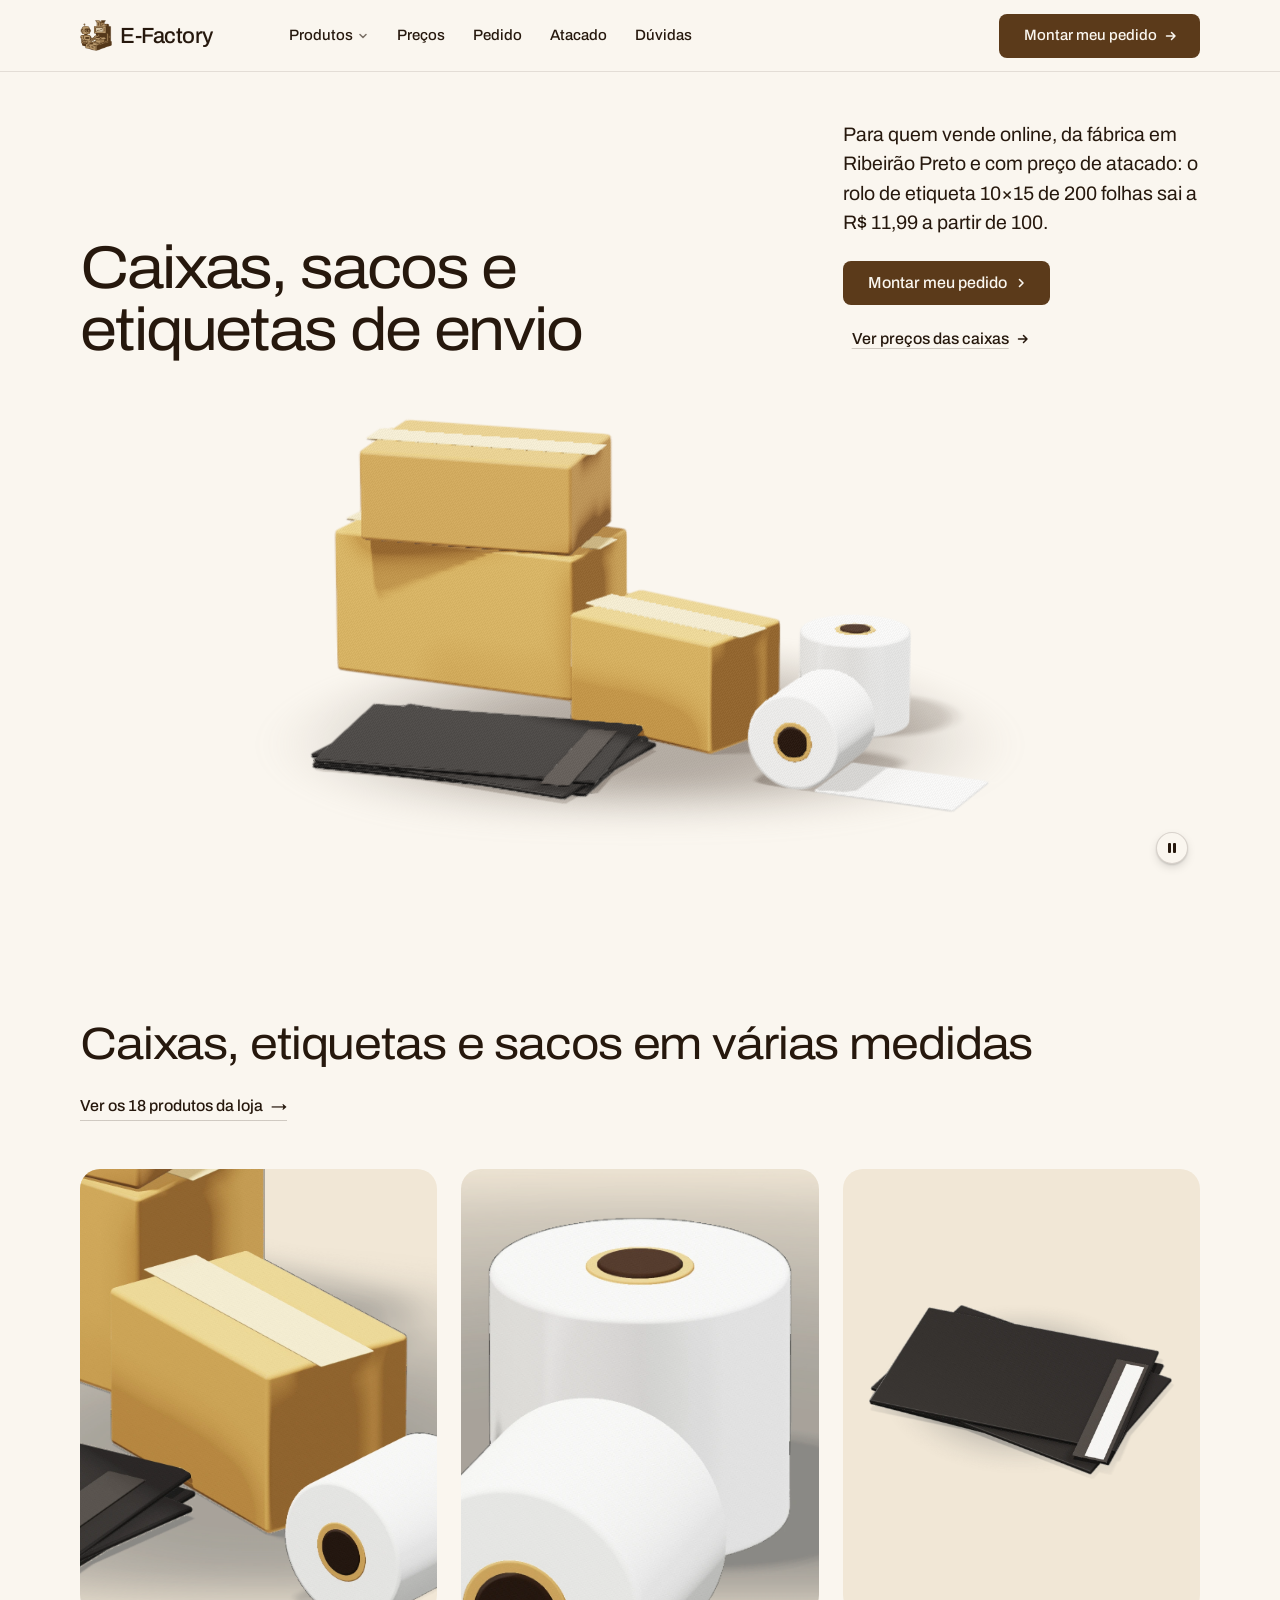
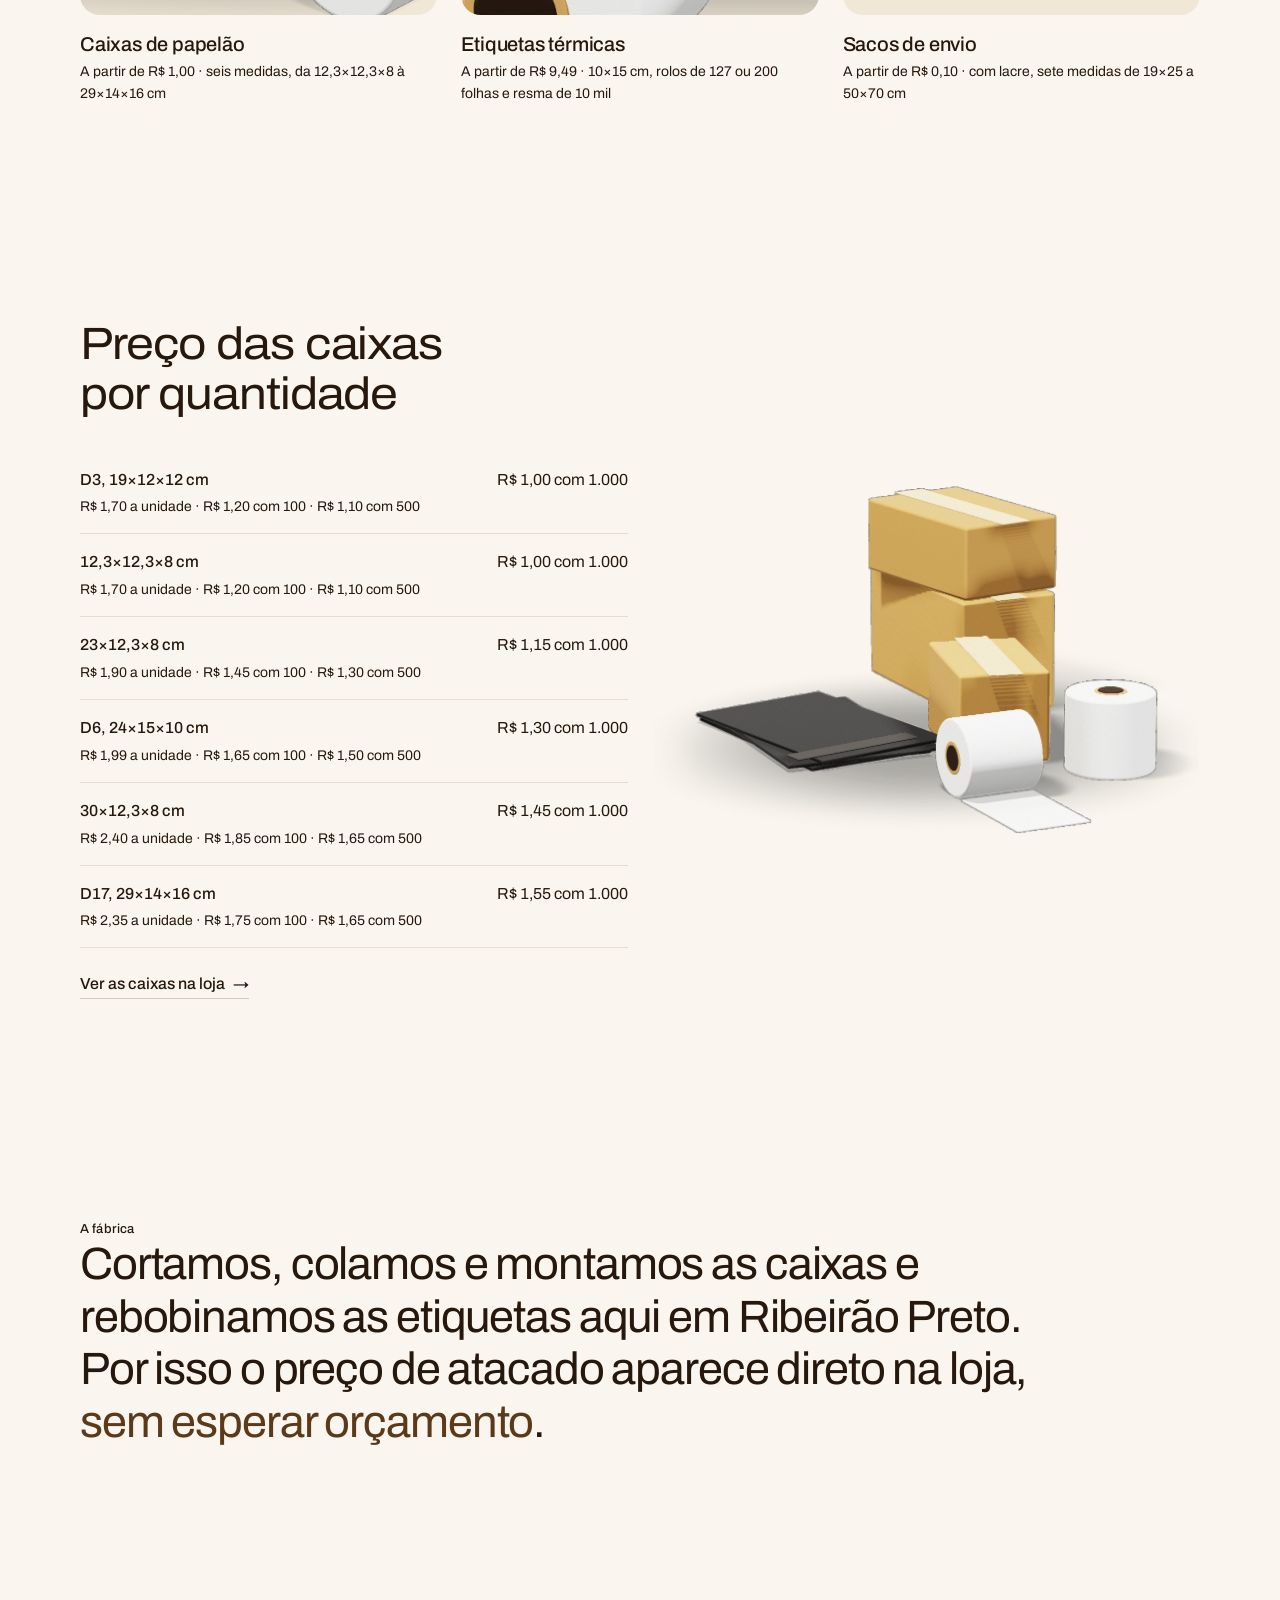
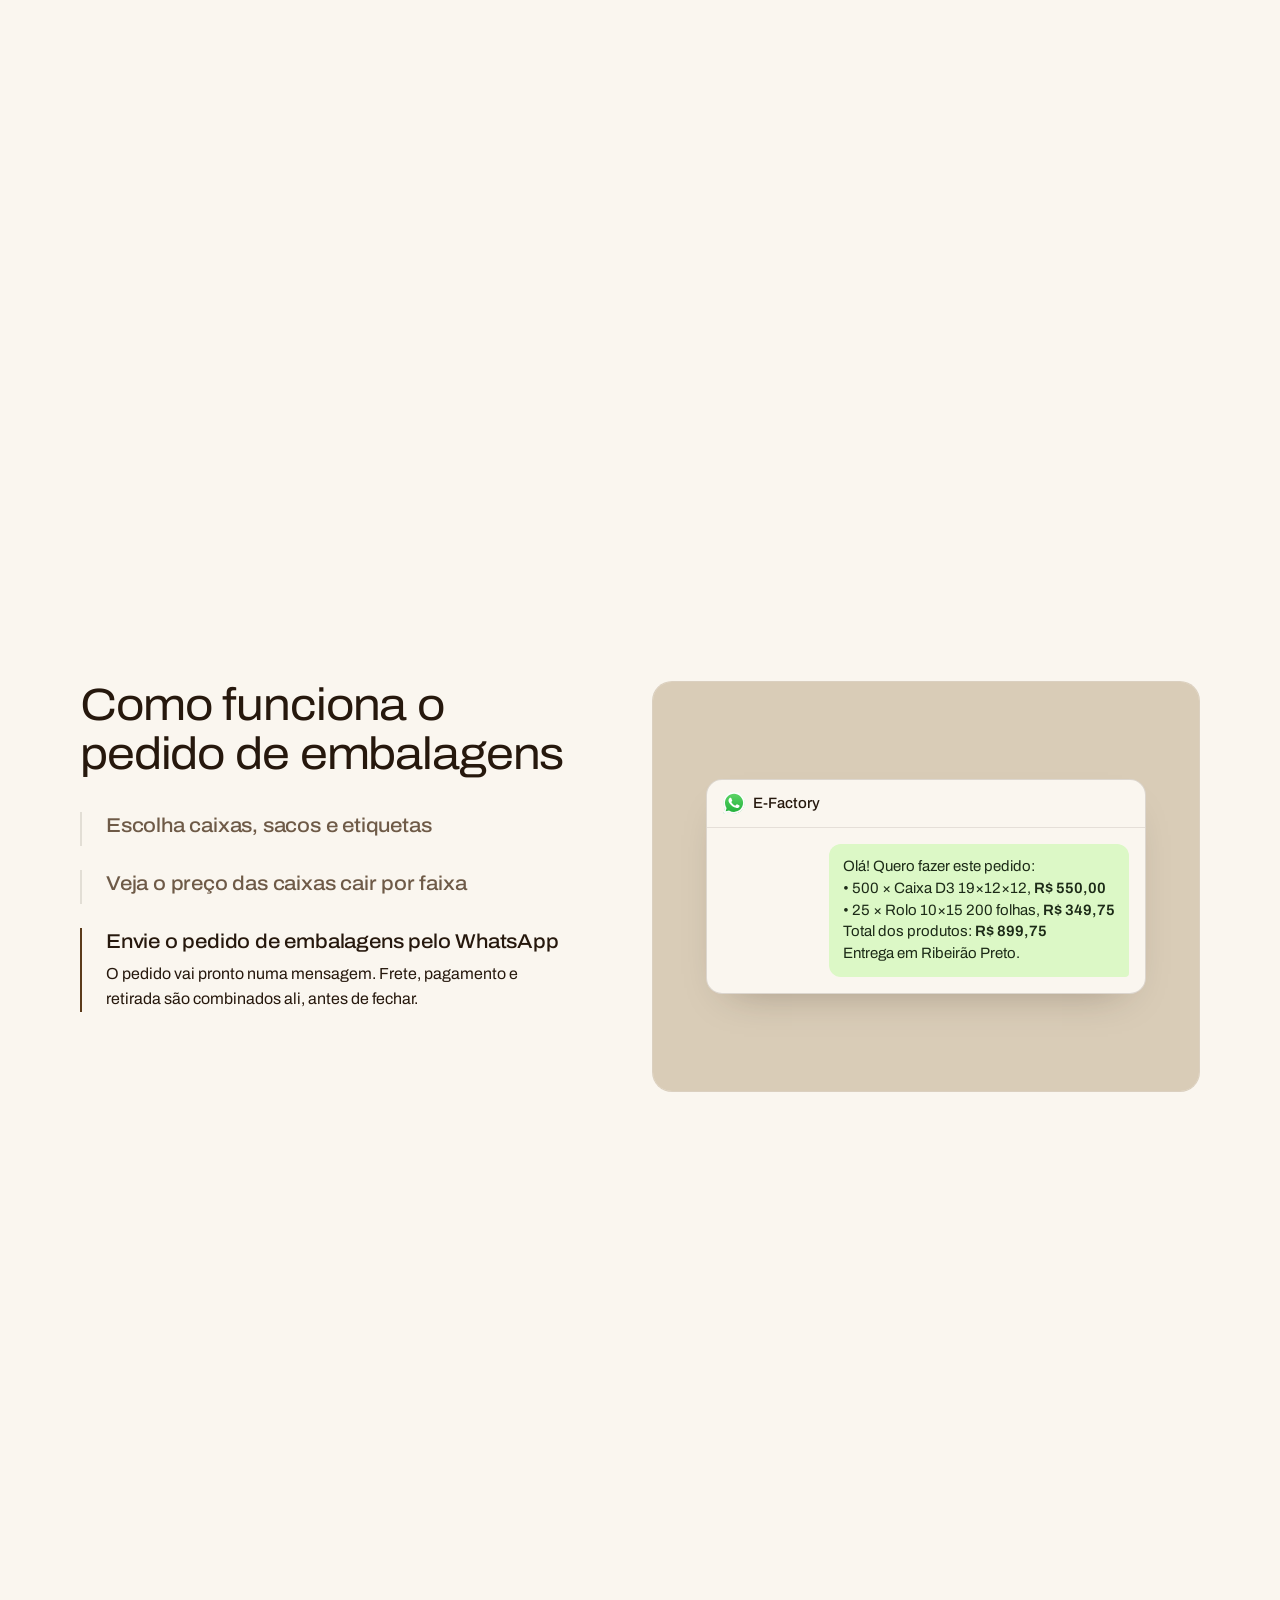
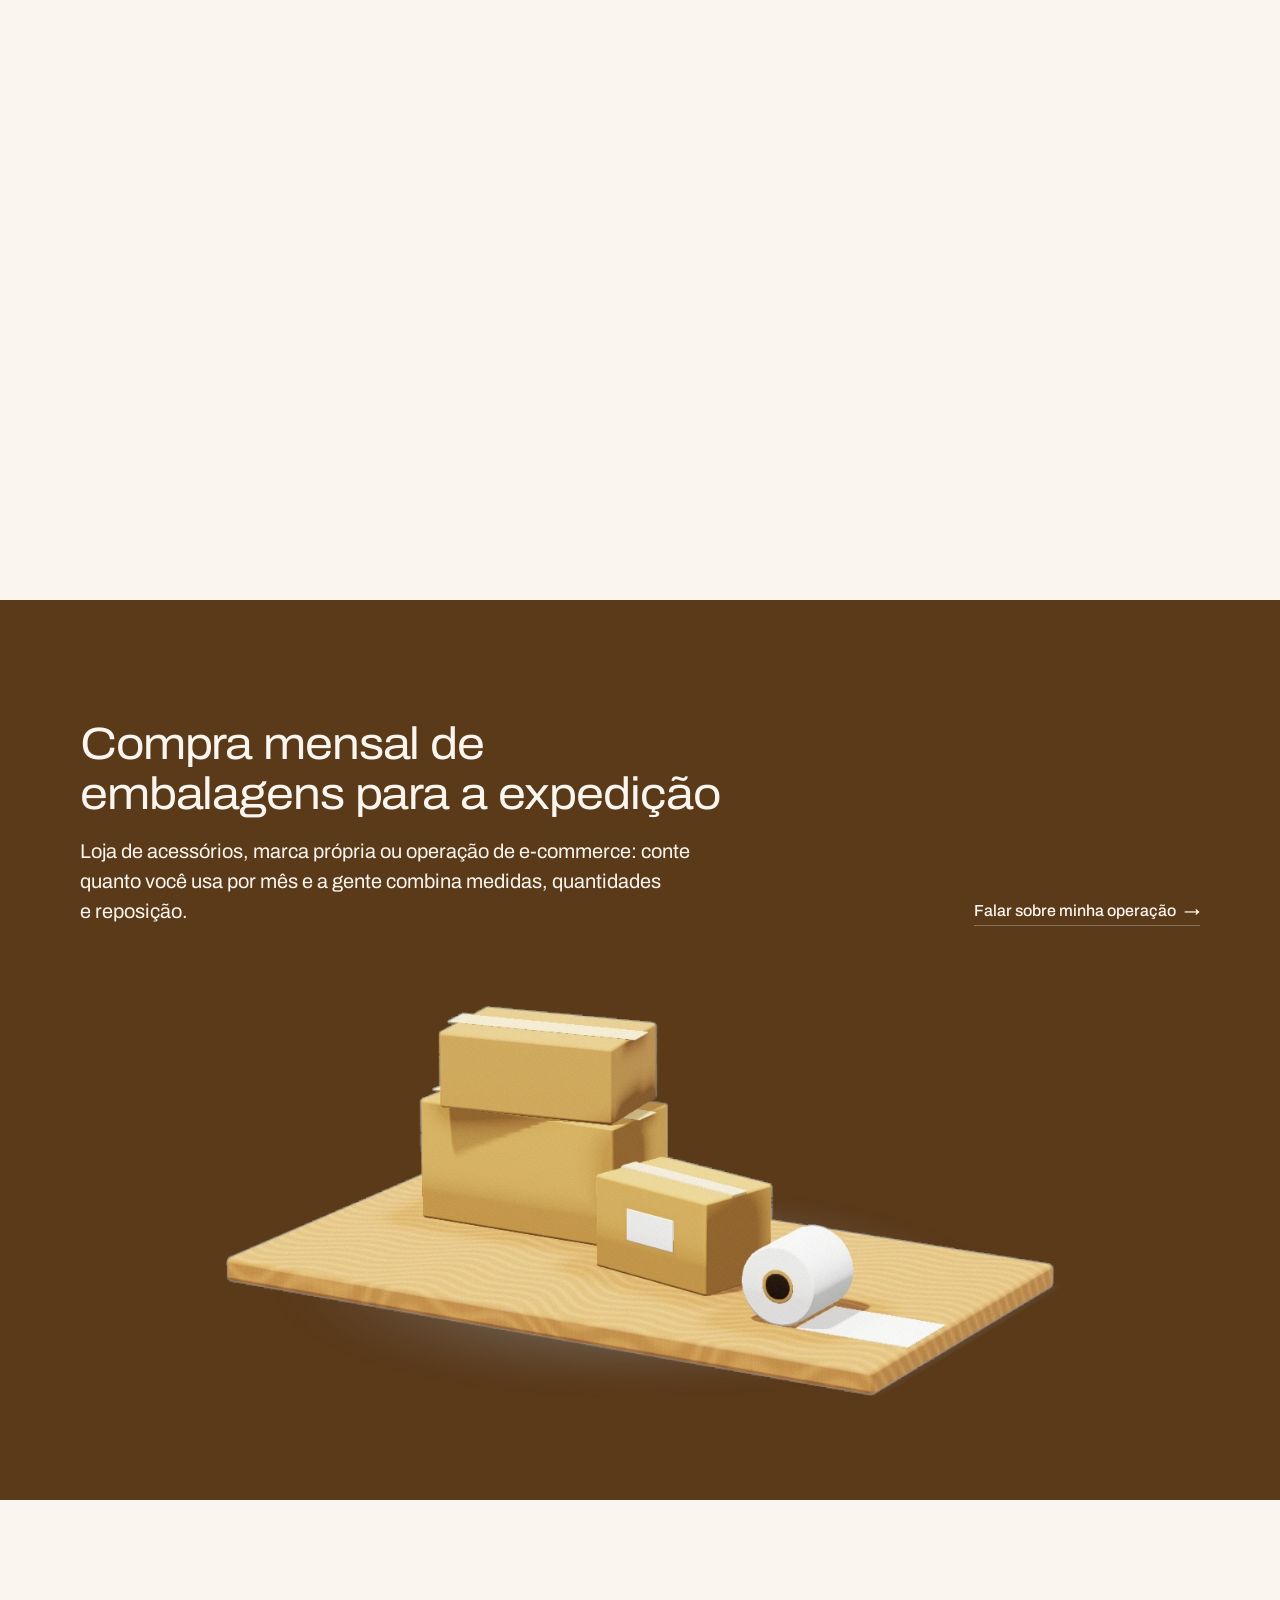
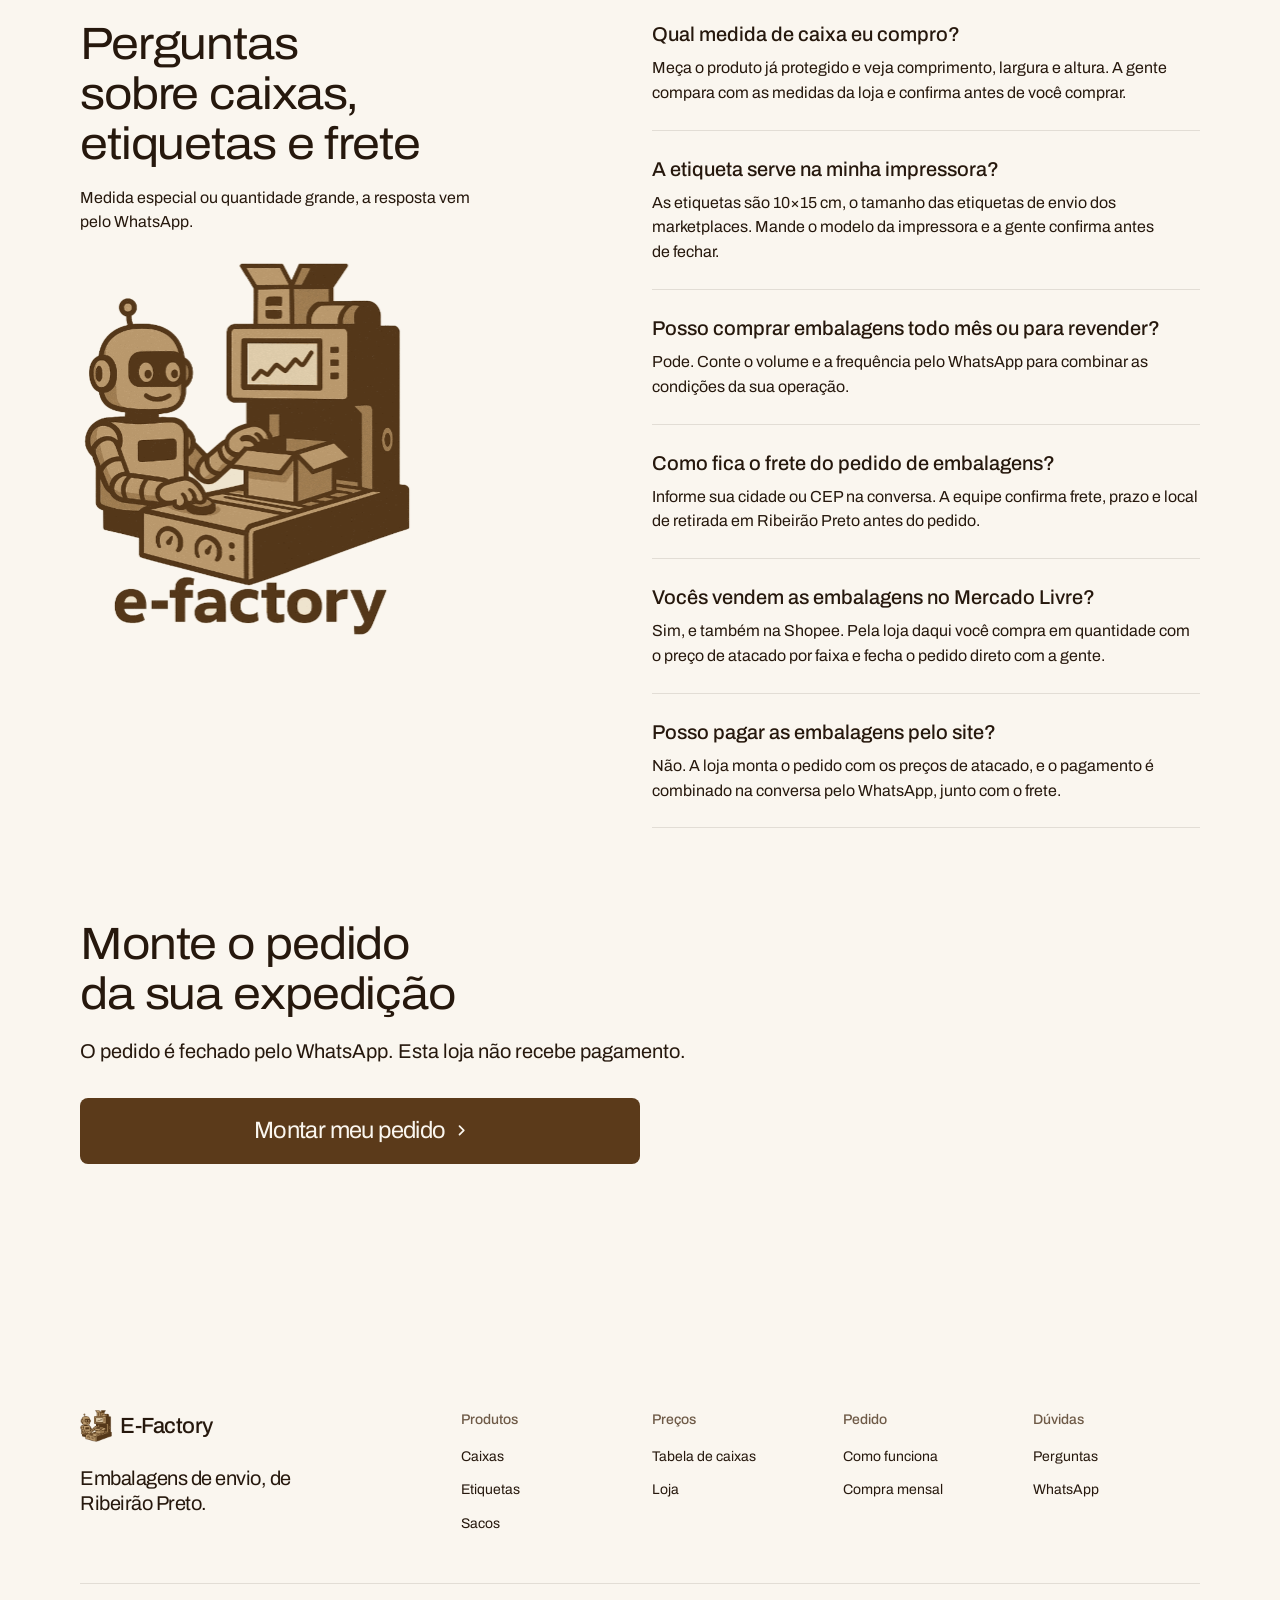
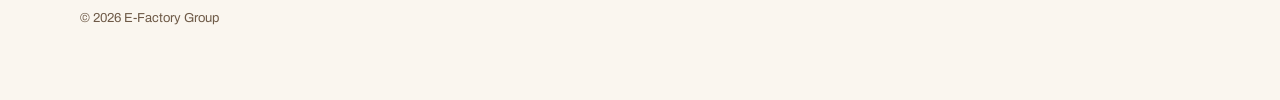
==== commit 9984bd0c: "Site novo: banner do ERP aparece inteiro (sem recorte), na proporção da arte; sem título vira banner" ====
--- a/novo/index.html
+++ b/novo/index.html
@@ -76,9 +76,19 @@
   #atacado .frame[data-product] { height: min(480px, 54vh); }
   .mascote { width: min(100%, 334px); height: auto; margin-top: var(--s-5); }
   .hero--product .hero__stage > #linha { inset: -7% 0 0; }
-  /* banner com foto vinda do ERP (aba Site) */
-  .hero--product .hero__stage.hero__stage--foto { border-radius: var(--r-lg); overflow: hidden; background: var(--surface); }
-  .hero__stage--foto picture, .hero__stage--foto img { position: absolute; inset: 0; width: 100%; height: 100%; object-fit: cover; }
+  /* banner com foto vinda do ERP (aba Site): a imagem aparece INTEIRA, na proporção dela, de borda a borda;
+     nada é recortado (a arte pode trazer texto e botão desenhados) */
+  html main > .hero.hero--banner { height: auto; min-height: 0; }
+  html main > .hero.hero--banner > .wrap, html main > .hero.hero--banner .hero-text { height: auto; }
+  html main .hero--product .hero__stage.hero__stage--foto {
+    position: relative; flex: none; min-height: 0; aspect-ratio: auto; overflow: hidden;
+    margin-inline: calc(50% - 50vw); margin-bottom: 0; border-radius: 0; background: none; }
+  .hero__stage--foto a, .hero__stage--foto picture { display: block; }
+  .hero__stage--foto img { position: static; display: block; width: 100%; height: auto; max-height: none; object-fit: contain; }
+  /* sem título no ERP: a arte já traz o texto, então o título do site fica só para leitores de tela e buscadores */
+  .hero--so-imagem .hero__head { position: absolute; width: 1px; height: 1px; overflow: hidden; clip: rect(0 0 0 0); white-space: nowrap; }
+  html main .hero--so-imagem .hero__stage.hero__stage--foto { margin-top: 0; }
+  main > .hero.hero--so-imagem { padding-top: var(--nav); padding-bottom: 0; }
   /* fotos reais das categorias e da vitrine ocupam o quadro inteiro */
   #vitrine .tile__media { background: var(--surface); }
   #vitrine .tile__media > img { object-fit: contain; padding: var(--s-5); }
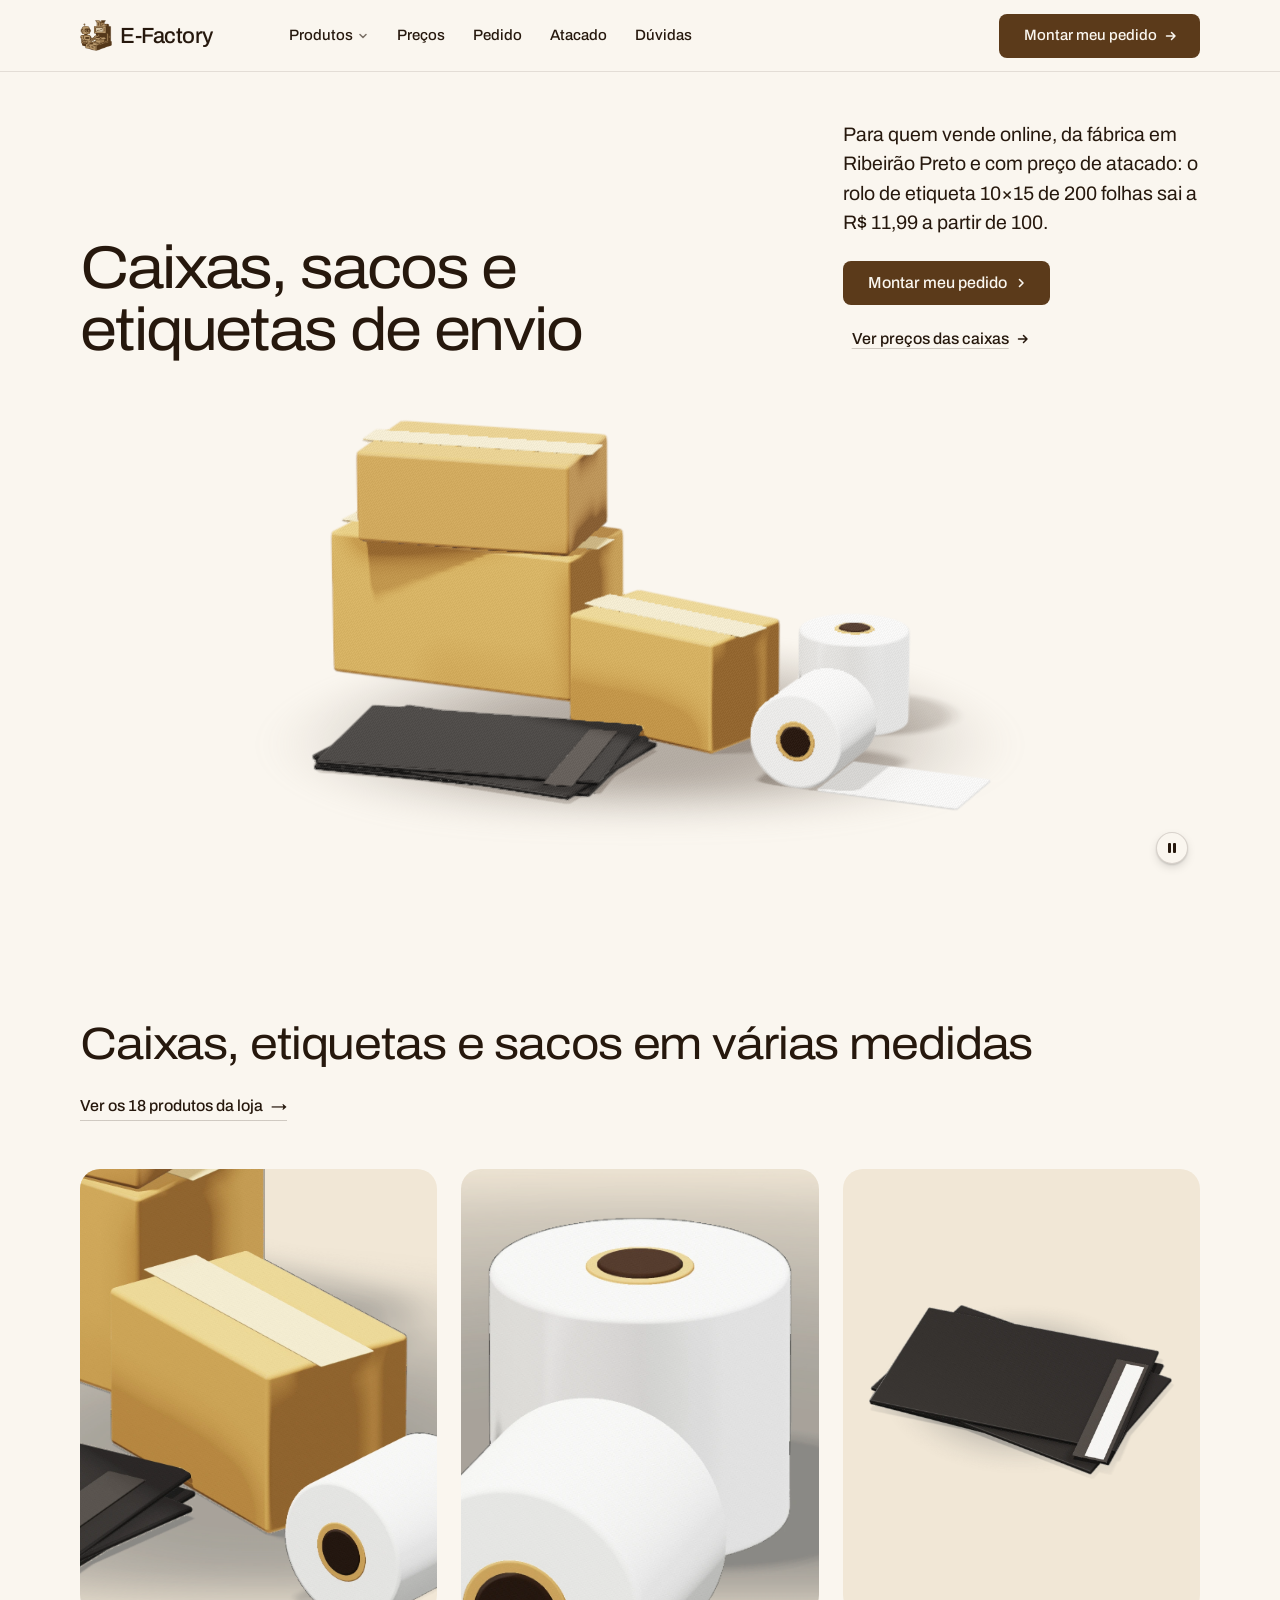
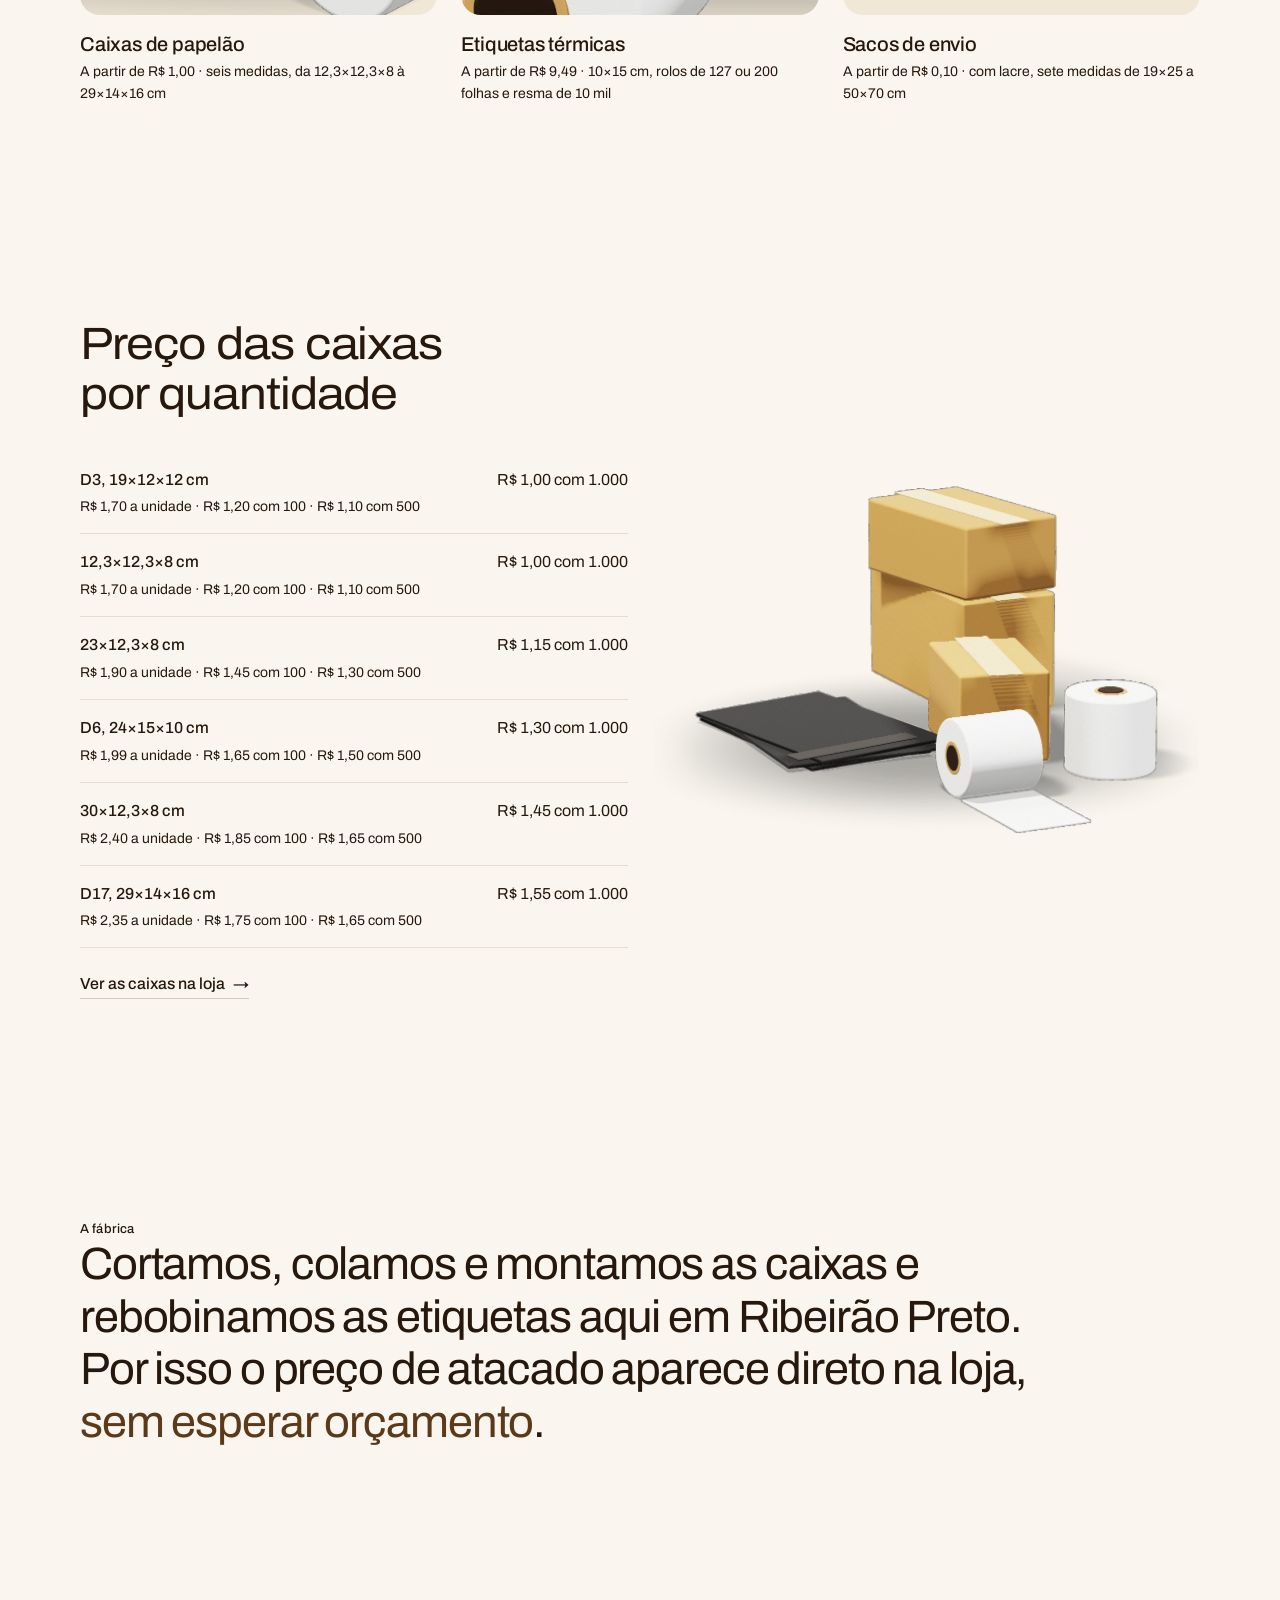
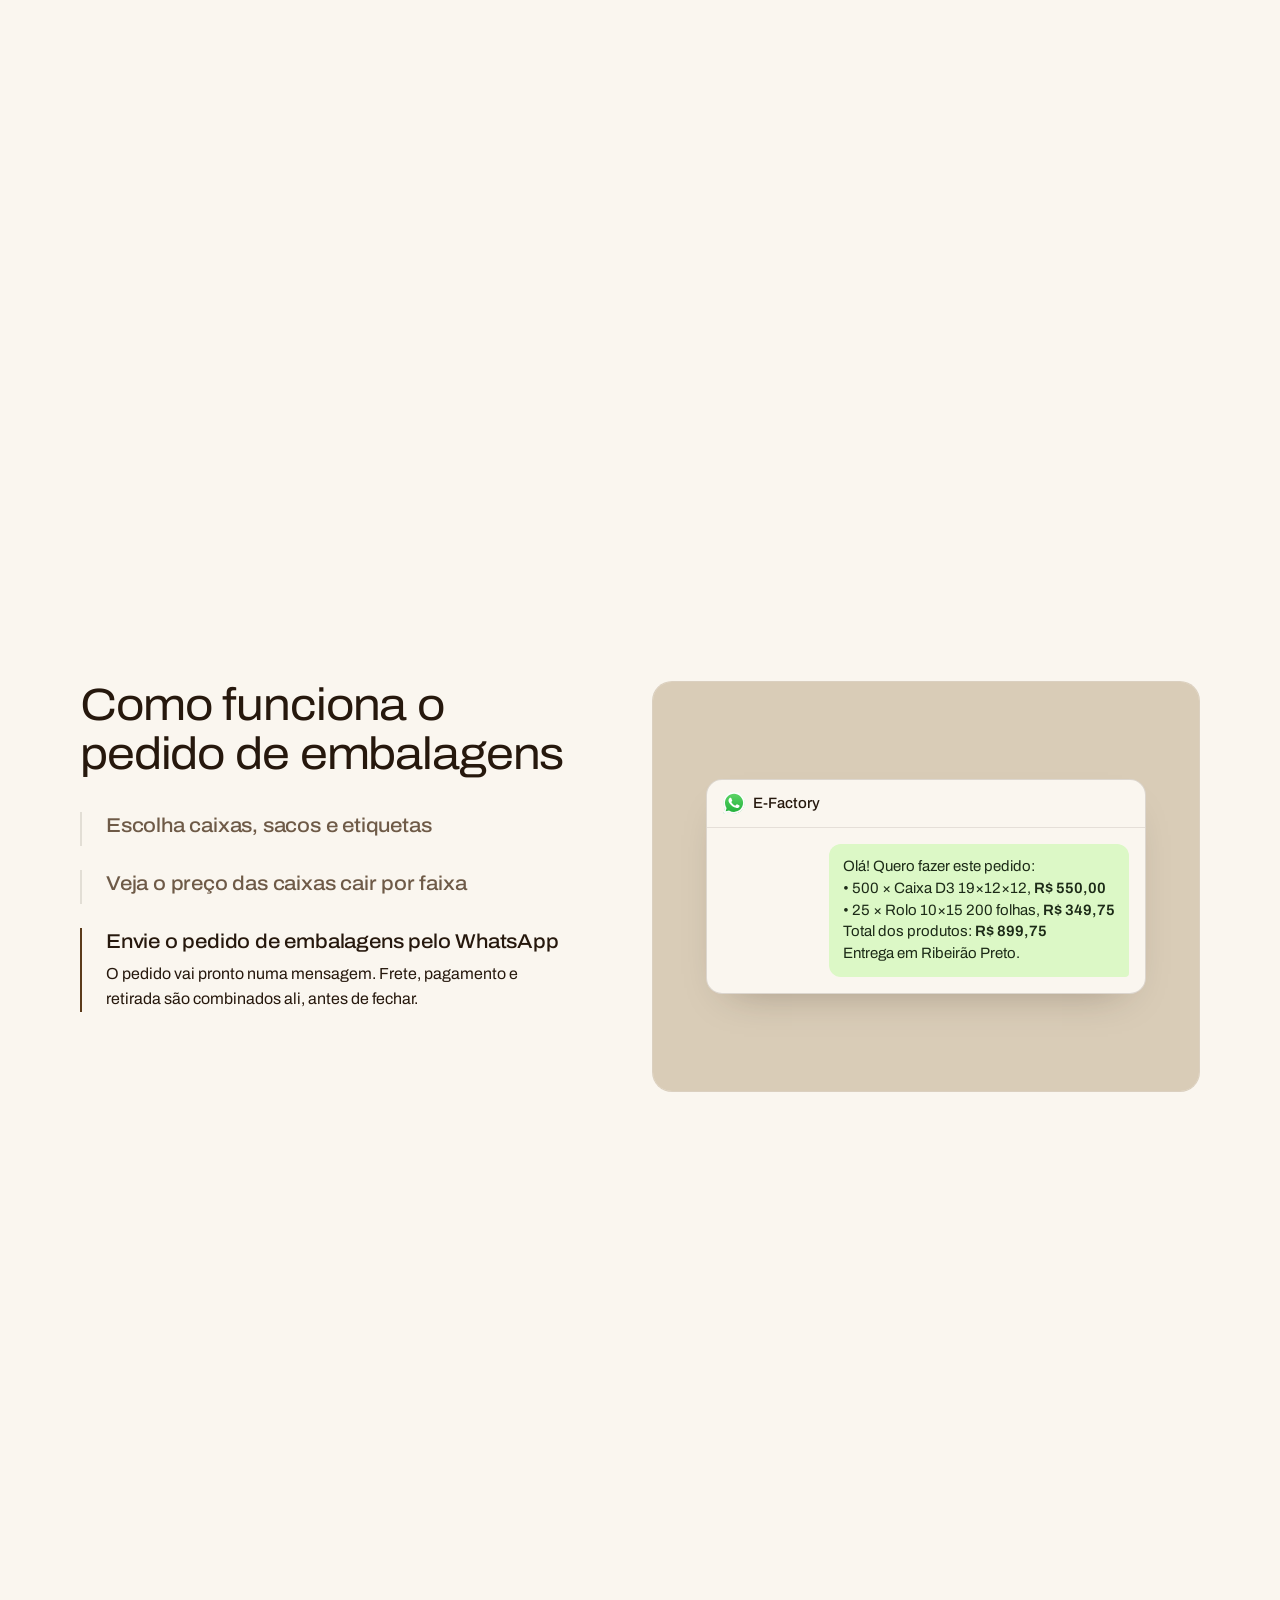
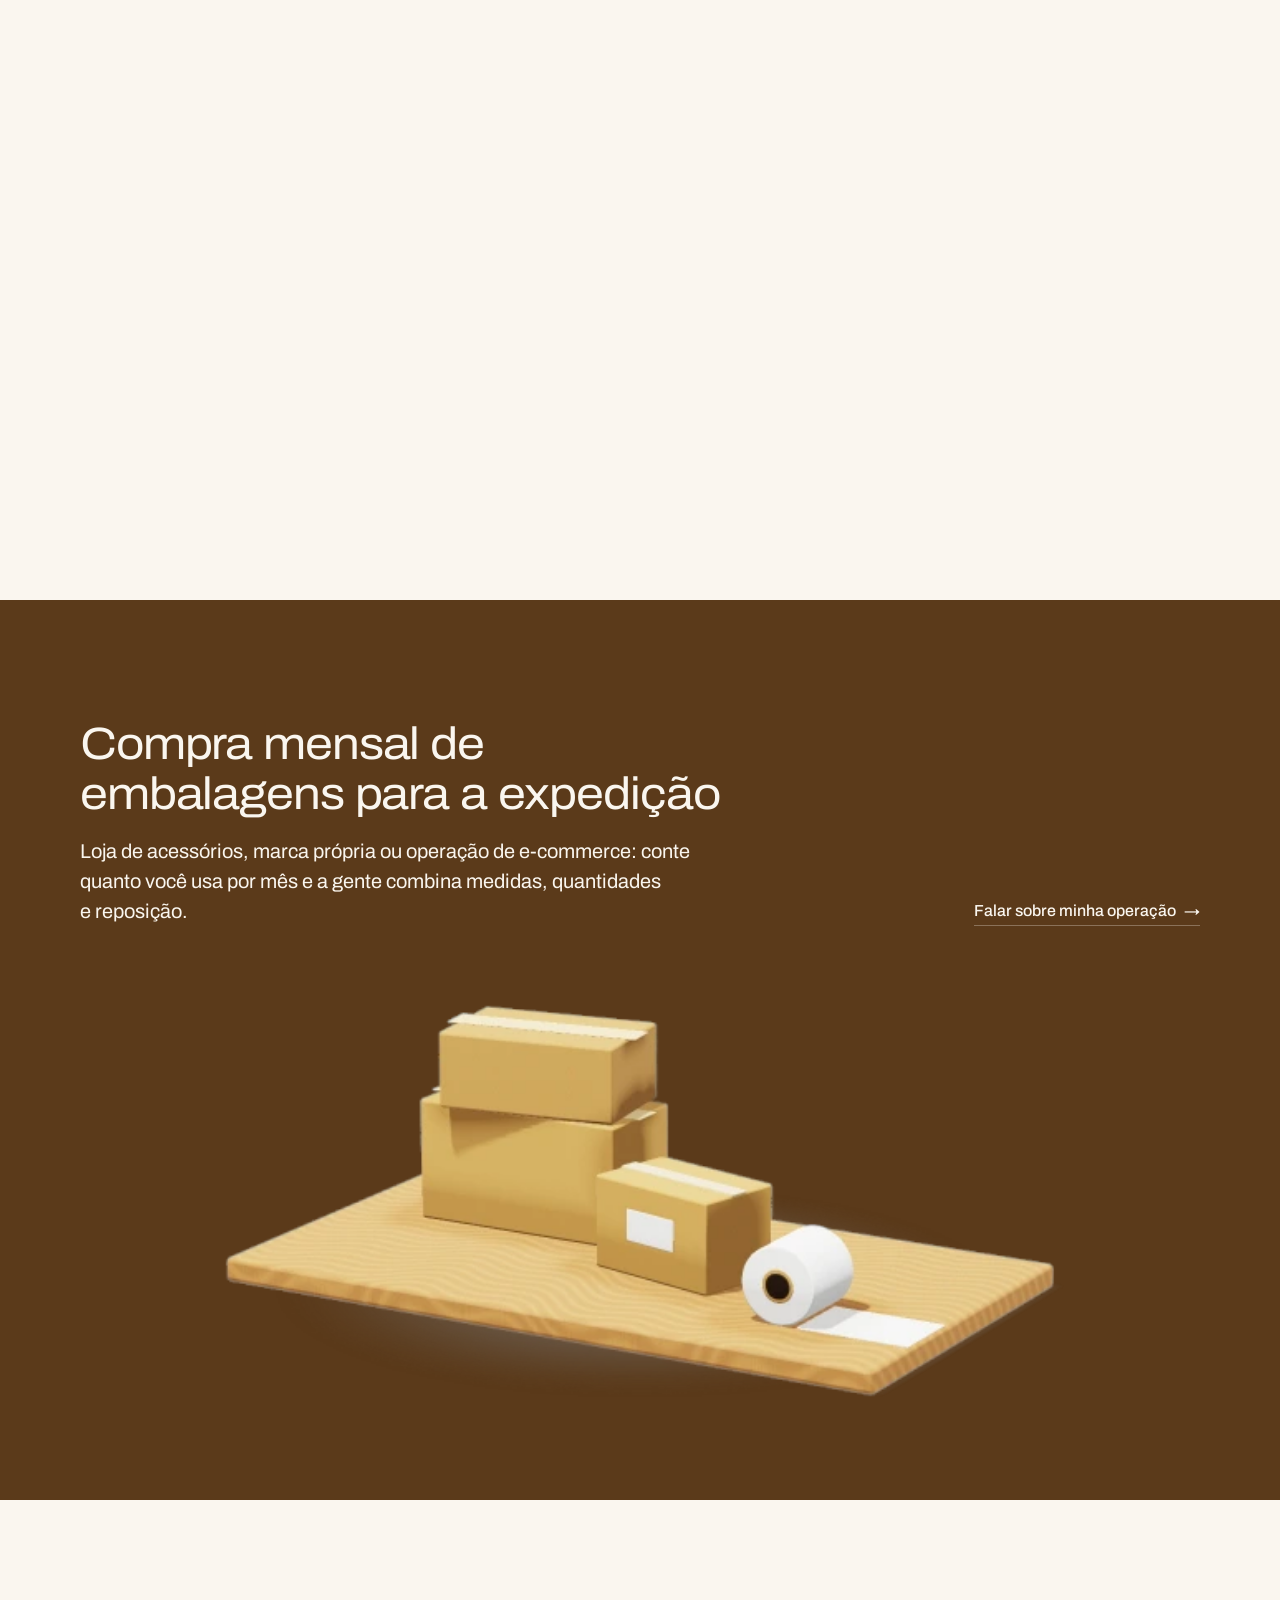
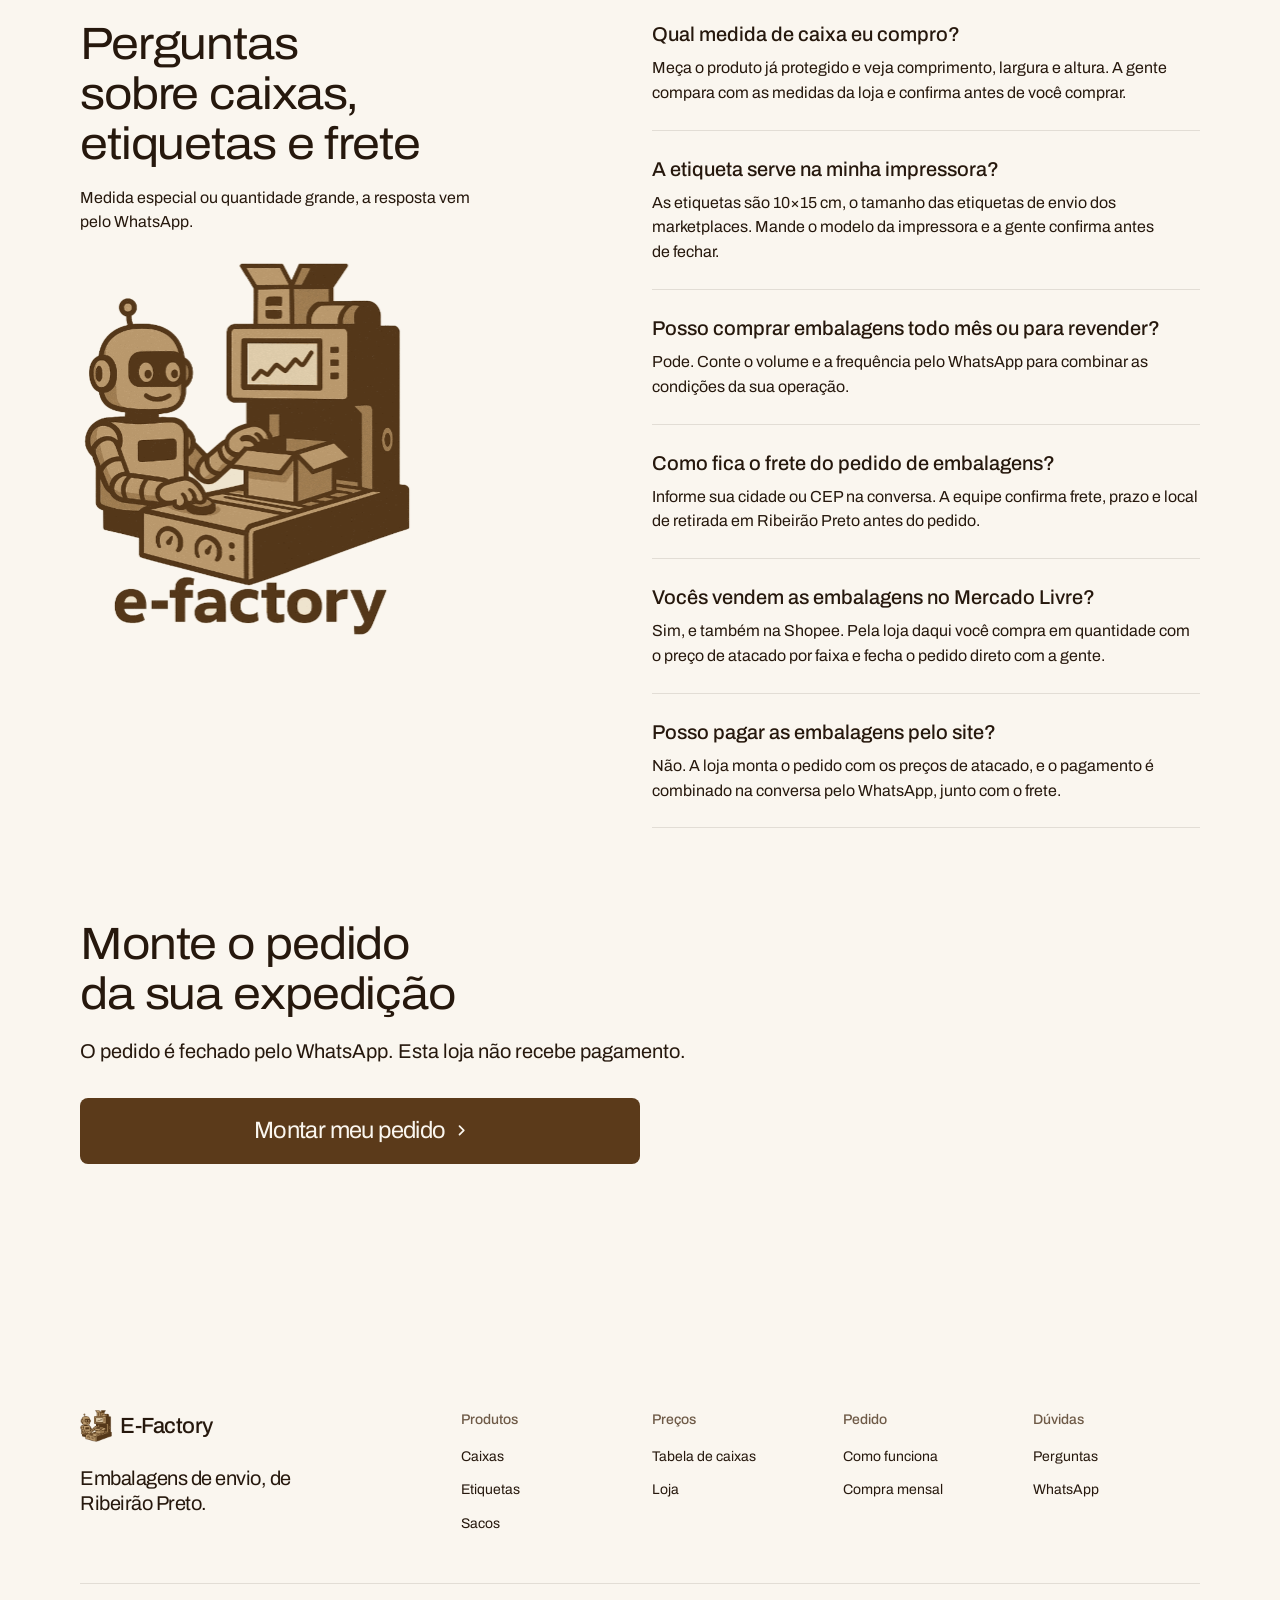
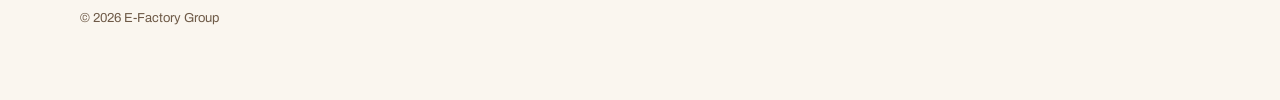
==== commit 077ed691: "Revert "Site novo: banner do ERP aparece inteiro (sem recorte), na proporção da arte; sem título vir" ====
--- a/novo/index.html
+++ b/novo/index.html
@@ -76,19 +76,9 @@
   #atacado .frame[data-product] { height: min(480px, 54vh); }
   .mascote { width: min(100%, 334px); height: auto; margin-top: var(--s-5); }
   .hero--product .hero__stage > #linha { inset: -7% 0 0; }
-  /* banner com foto vinda do ERP (aba Site): a imagem aparece INTEIRA, na proporção dela, de borda a borda;
-     nada é recortado (a arte pode trazer texto e botão desenhados) */
-  html main > .hero.hero--banner { height: auto; min-height: 0; }
-  html main > .hero.hero--banner > .wrap, html main > .hero.hero--banner .hero-text { height: auto; }
-  html main .hero--product .hero__stage.hero__stage--foto {
-    position: relative; flex: none; min-height: 0; aspect-ratio: auto; overflow: hidden;
-    margin-inline: calc(50% - 50vw); margin-bottom: 0; border-radius: 0; background: none; }
-  .hero__stage--foto a, .hero__stage--foto picture { display: block; }
-  .hero__stage--foto img { position: static; display: block; width: 100%; height: auto; max-height: none; object-fit: contain; }
-  /* sem título no ERP: a arte já traz o texto, então o título do site fica só para leitores de tela e buscadores */
-  .hero--so-imagem .hero__head { position: absolute; width: 1px; height: 1px; overflow: hidden; clip: rect(0 0 0 0); white-space: nowrap; }
-  html main .hero--so-imagem .hero__stage.hero__stage--foto { margin-top: 0; }
-  main > .hero.hero--so-imagem { padding-top: var(--nav); padding-bottom: 0; }
+  /* banner com foto vinda do ERP (aba Site) */
+  .hero--product .hero__stage.hero__stage--foto { border-radius: var(--r-lg); overflow: hidden; background: var(--surface); }
+  .hero__stage--foto picture, .hero__stage--foto img { position: absolute; inset: 0; width: 100%; height: 100%; object-fit: cover; }
   /* fotos reais das categorias e da vitrine ocupam o quadro inteiro */
   #vitrine .tile__media { background: var(--surface); }
   #vitrine .tile__media > img { object-fit: contain; padding: var(--s-5); }
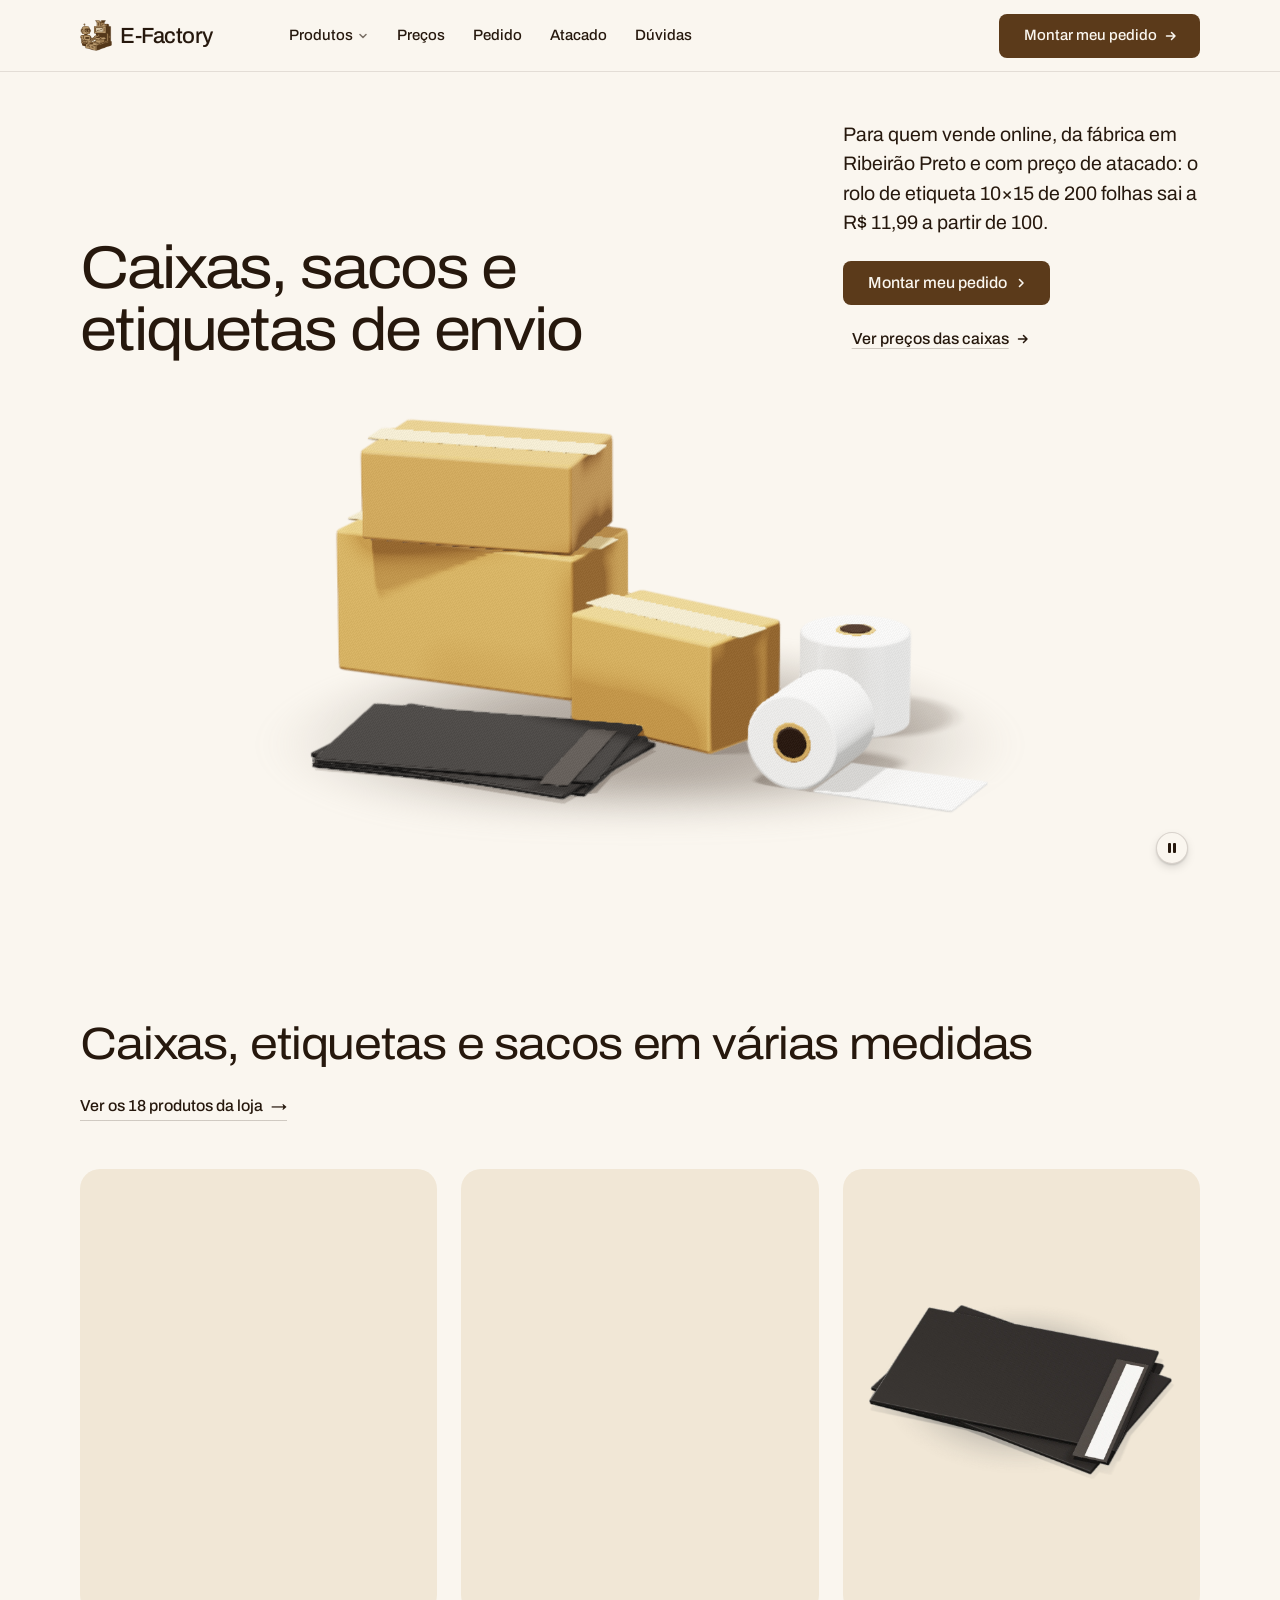
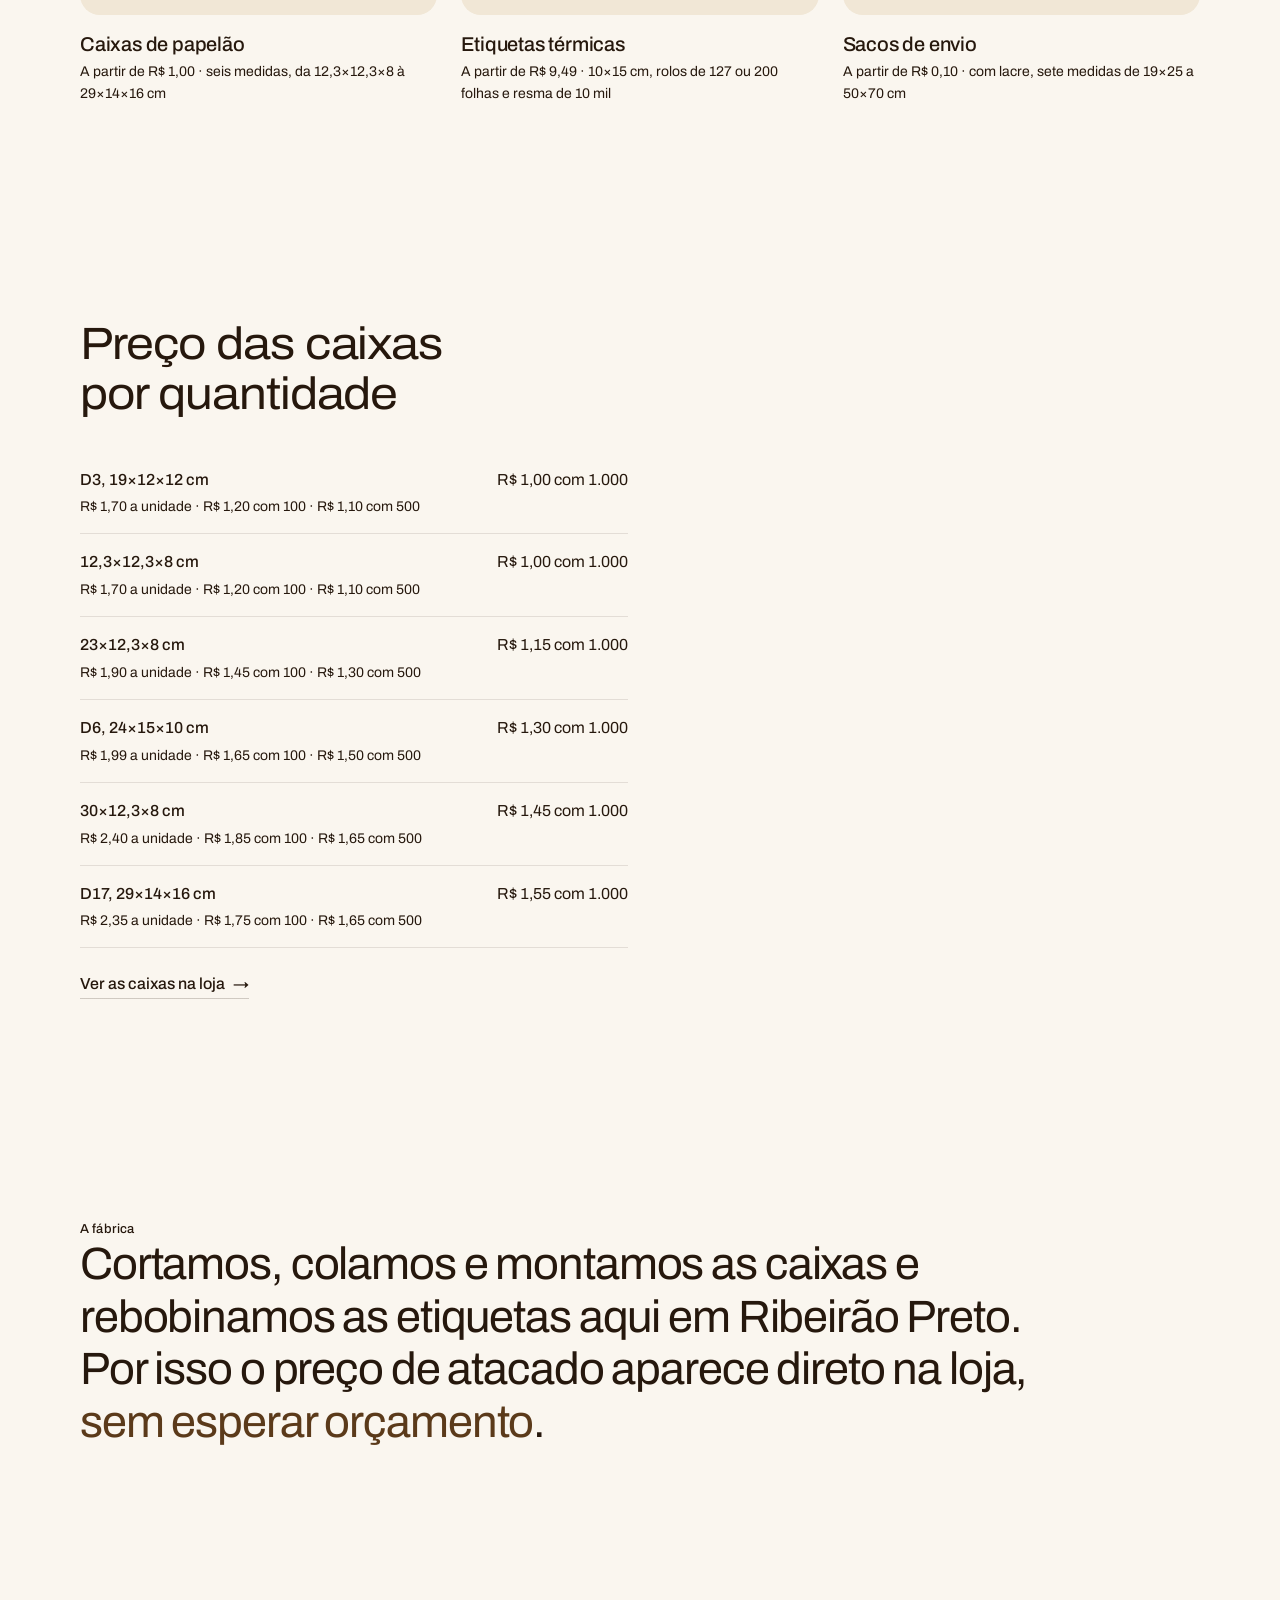
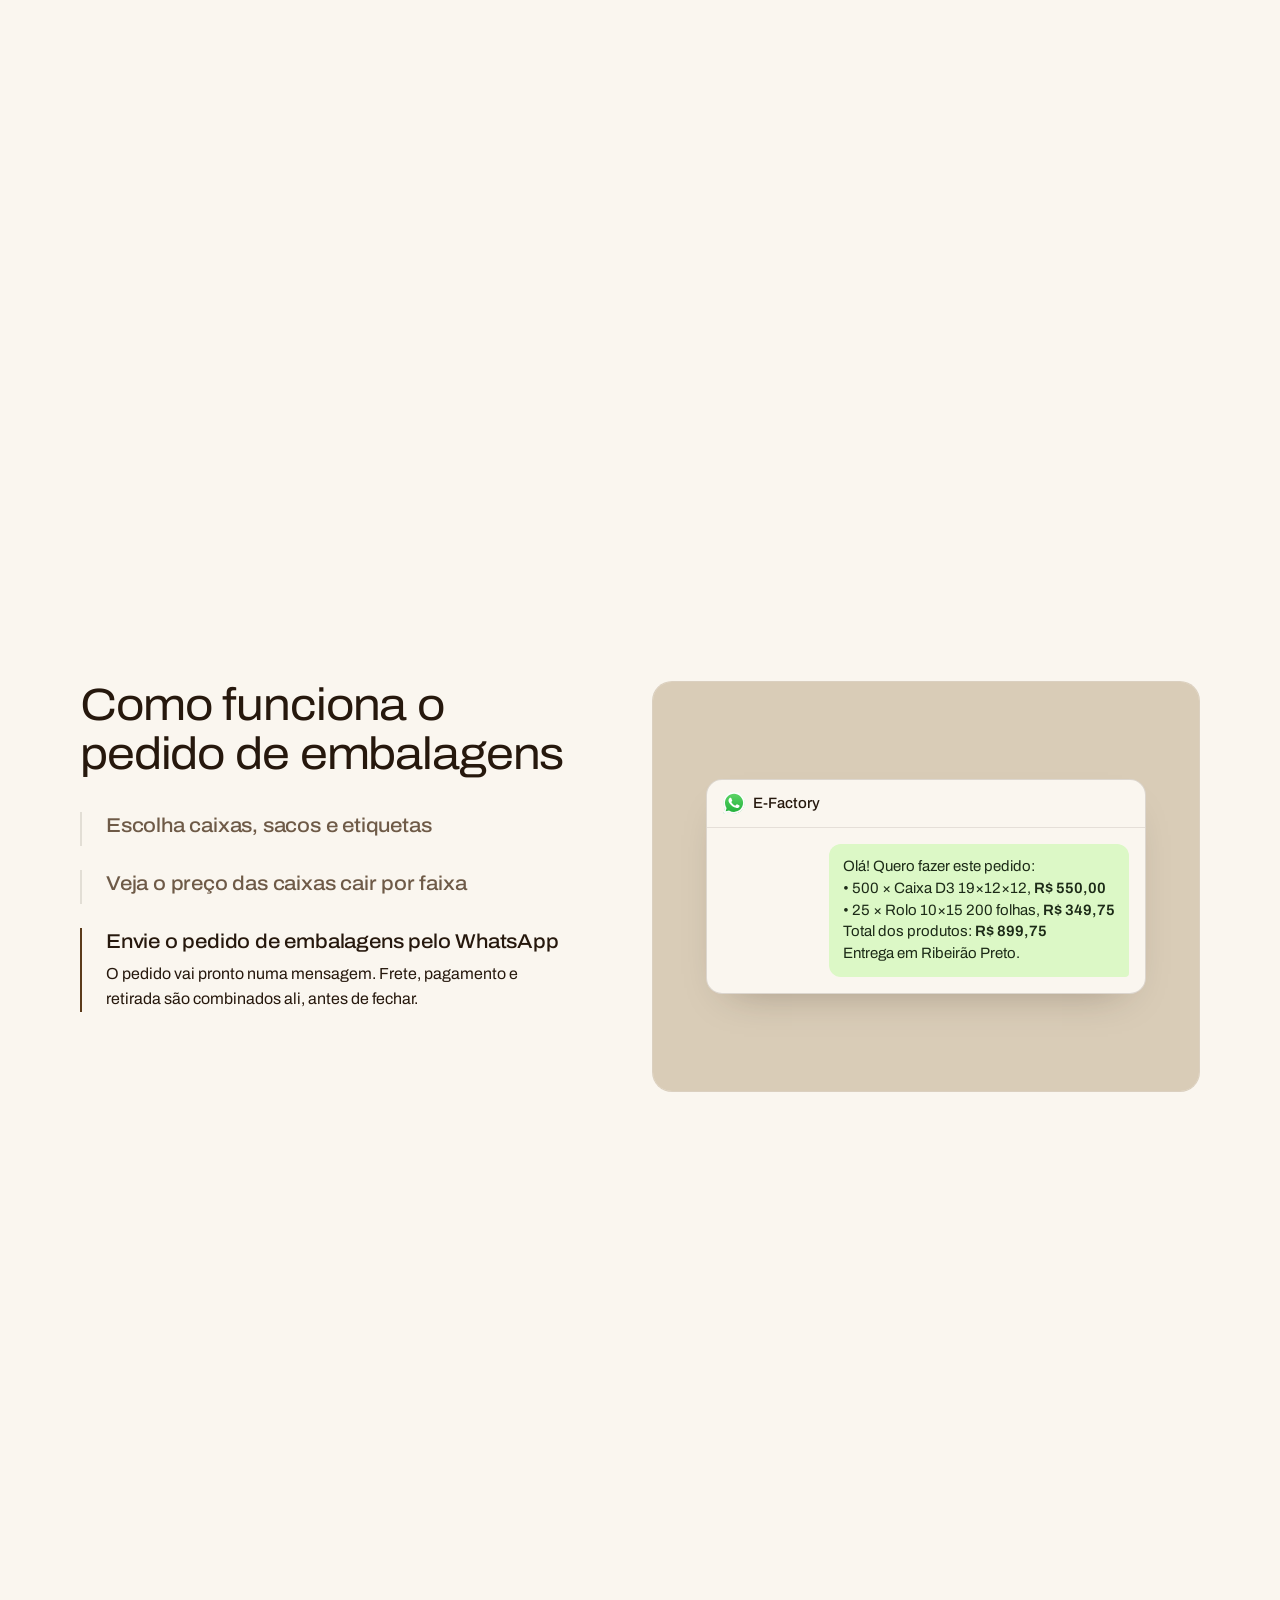
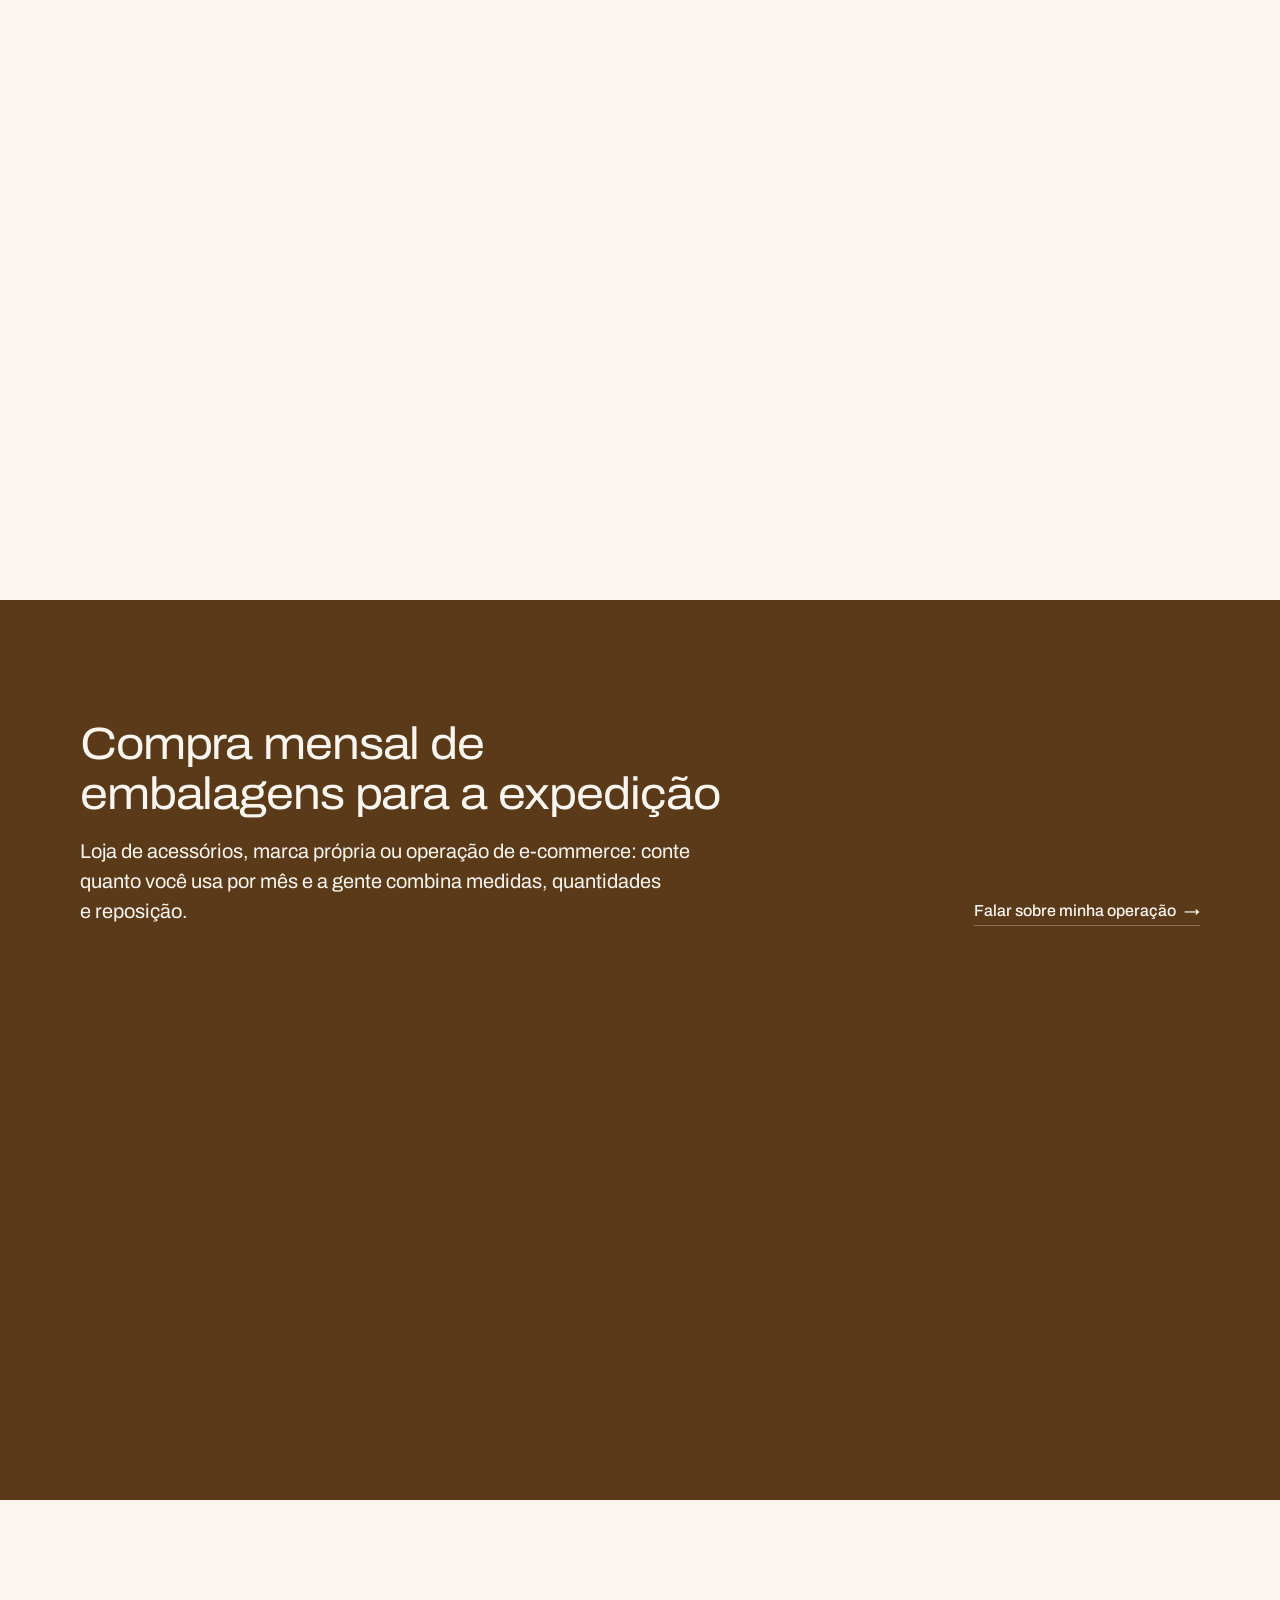
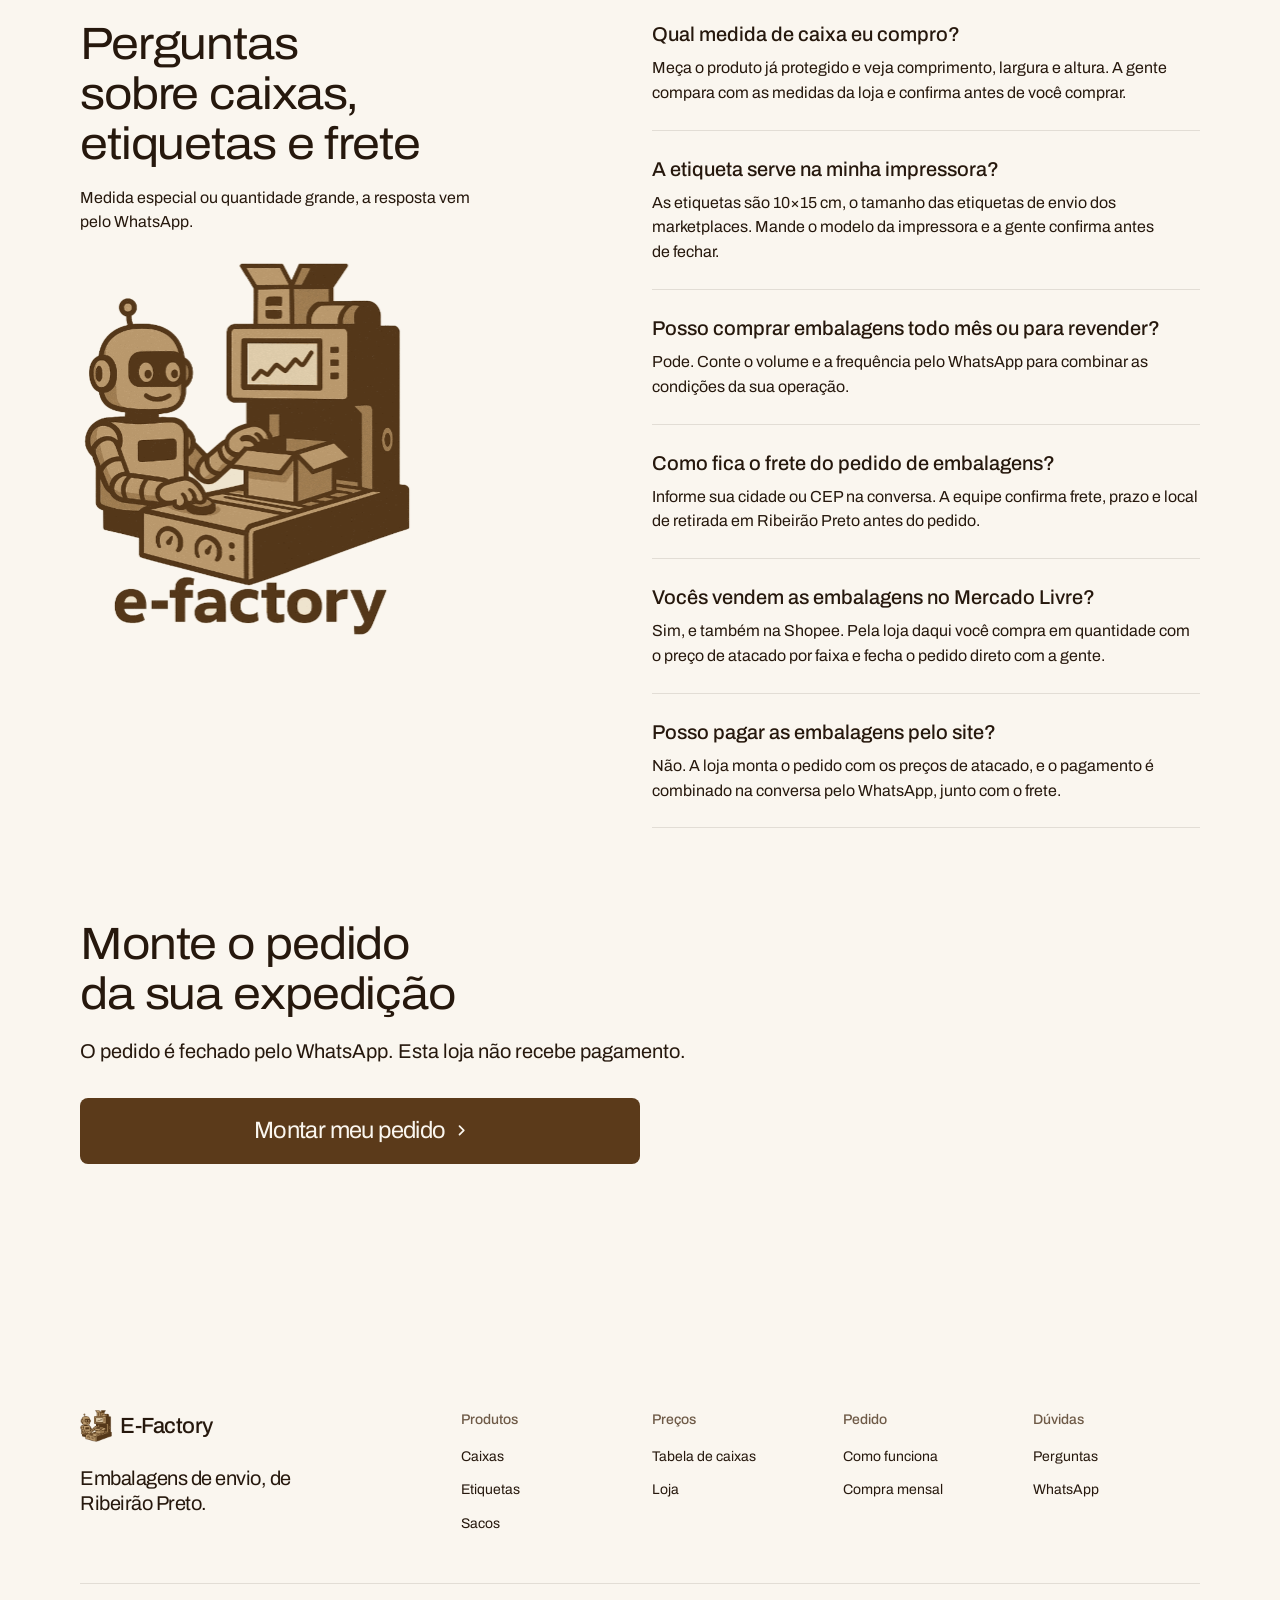
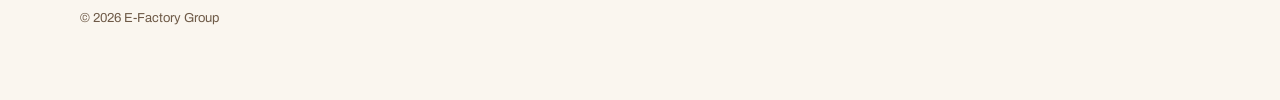
==== commit 33ac8a01: "Site novo: área do banner segue a proporção da imagem do ERP (largura da tela, sem recorte) Co-Autho" ====
--- a/novo/index.html
+++ b/novo/index.html
@@ -76,9 +76,15 @@
   #atacado .frame[data-product] { height: min(480px, 54vh); }
   .mascote { width: min(100%, 334px); height: auto; margin-top: var(--s-5); }
   .hero--product .hero__stage > #linha { inset: -7% 0 0; }
-  /* banner com foto vinda do ERP (aba Site) */
-  .hero--product .hero__stage.hero__stage--foto { border-radius: var(--r-lg); overflow: hidden; background: var(--surface); }
-  .hero__stage--foto picture, .hero__stage--foto img { position: absolute; inset: 0; width: 100%; height: 100%; object-fit: cover; }
+  /* banner com foto vinda do ERP (aba Site): a área segue a proporção da imagem que foi subida,
+     de borda a borda da tela, sem recortar nada (a arte pode trazer texto desenhado) */
+  html main > .hero.hero--banner { height: auto; min-height: 0; }
+  html main > .hero.hero--banner > .wrap, html main > .hero.hero--banner .hero-text { height: auto; }
+  html main .hero--product .hero__stage.hero__stage--foto {
+    position: relative; flex: none; min-height: 0; aspect-ratio: auto; overflow: hidden;
+    margin-inline: calc(50% - 50vw); margin-bottom: 0; border-radius: 0; background: none; }
+  .hero__stage--foto picture { display: block; }
+  .hero__stage--foto img { position: static; display: block; width: 100%; height: auto; max-height: none; object-fit: contain; }
   /* fotos reais das categorias e da vitrine ocupam o quadro inteiro */
   #vitrine .tile__media { background: var(--surface); }
   #vitrine .tile__media > img { object-fit: contain; padding: var(--s-5); }
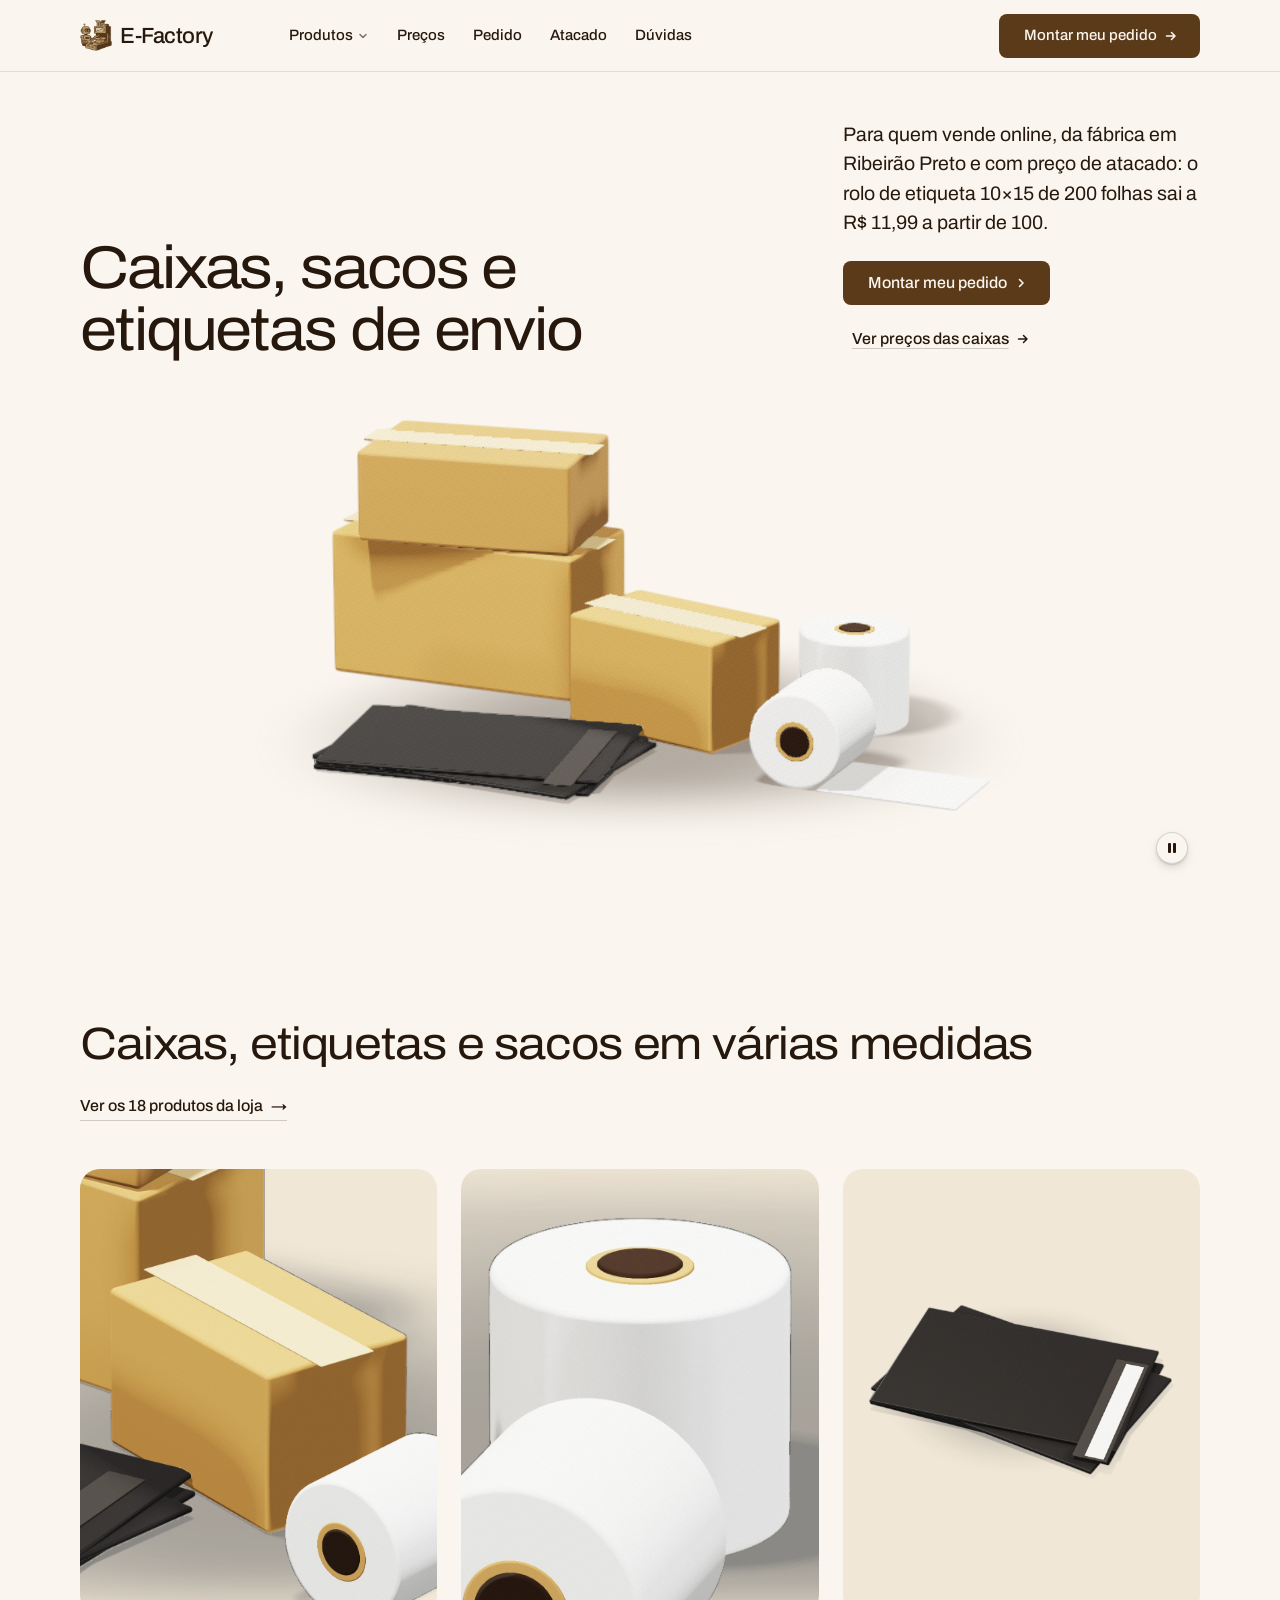
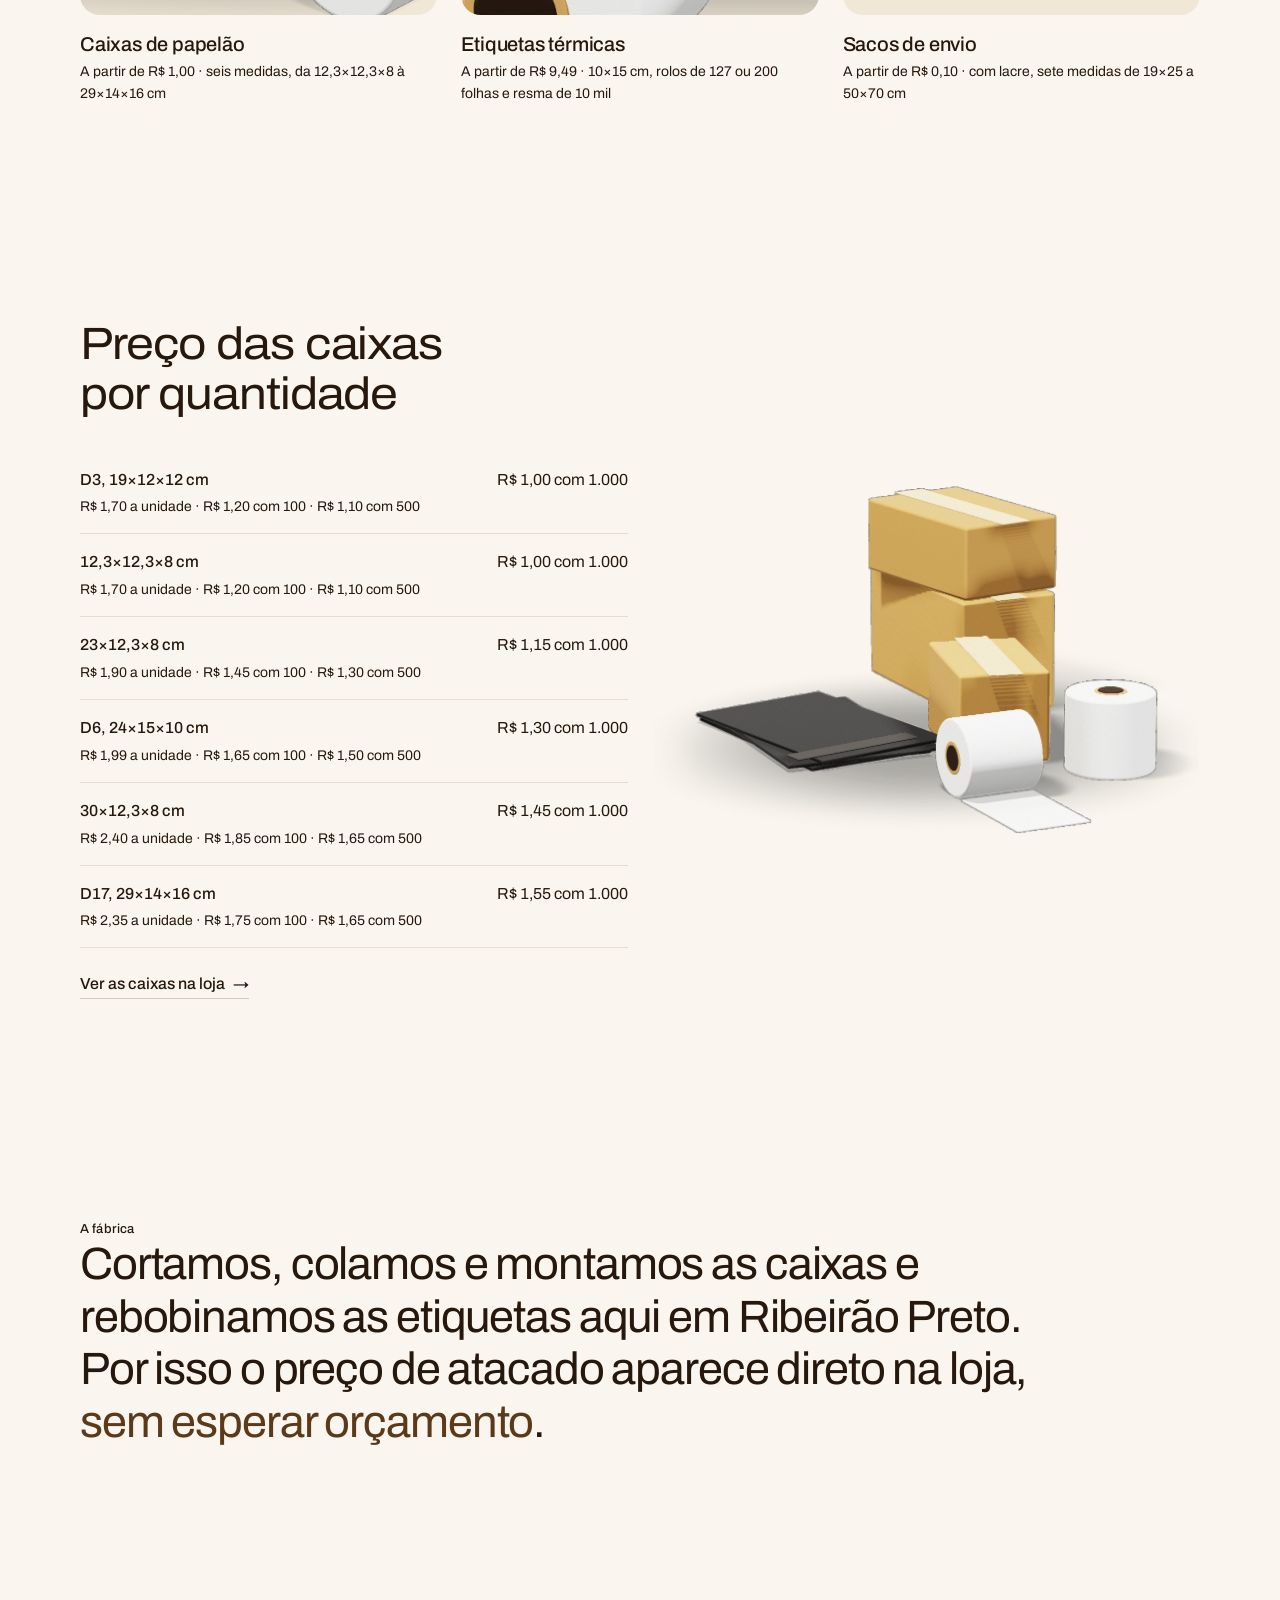
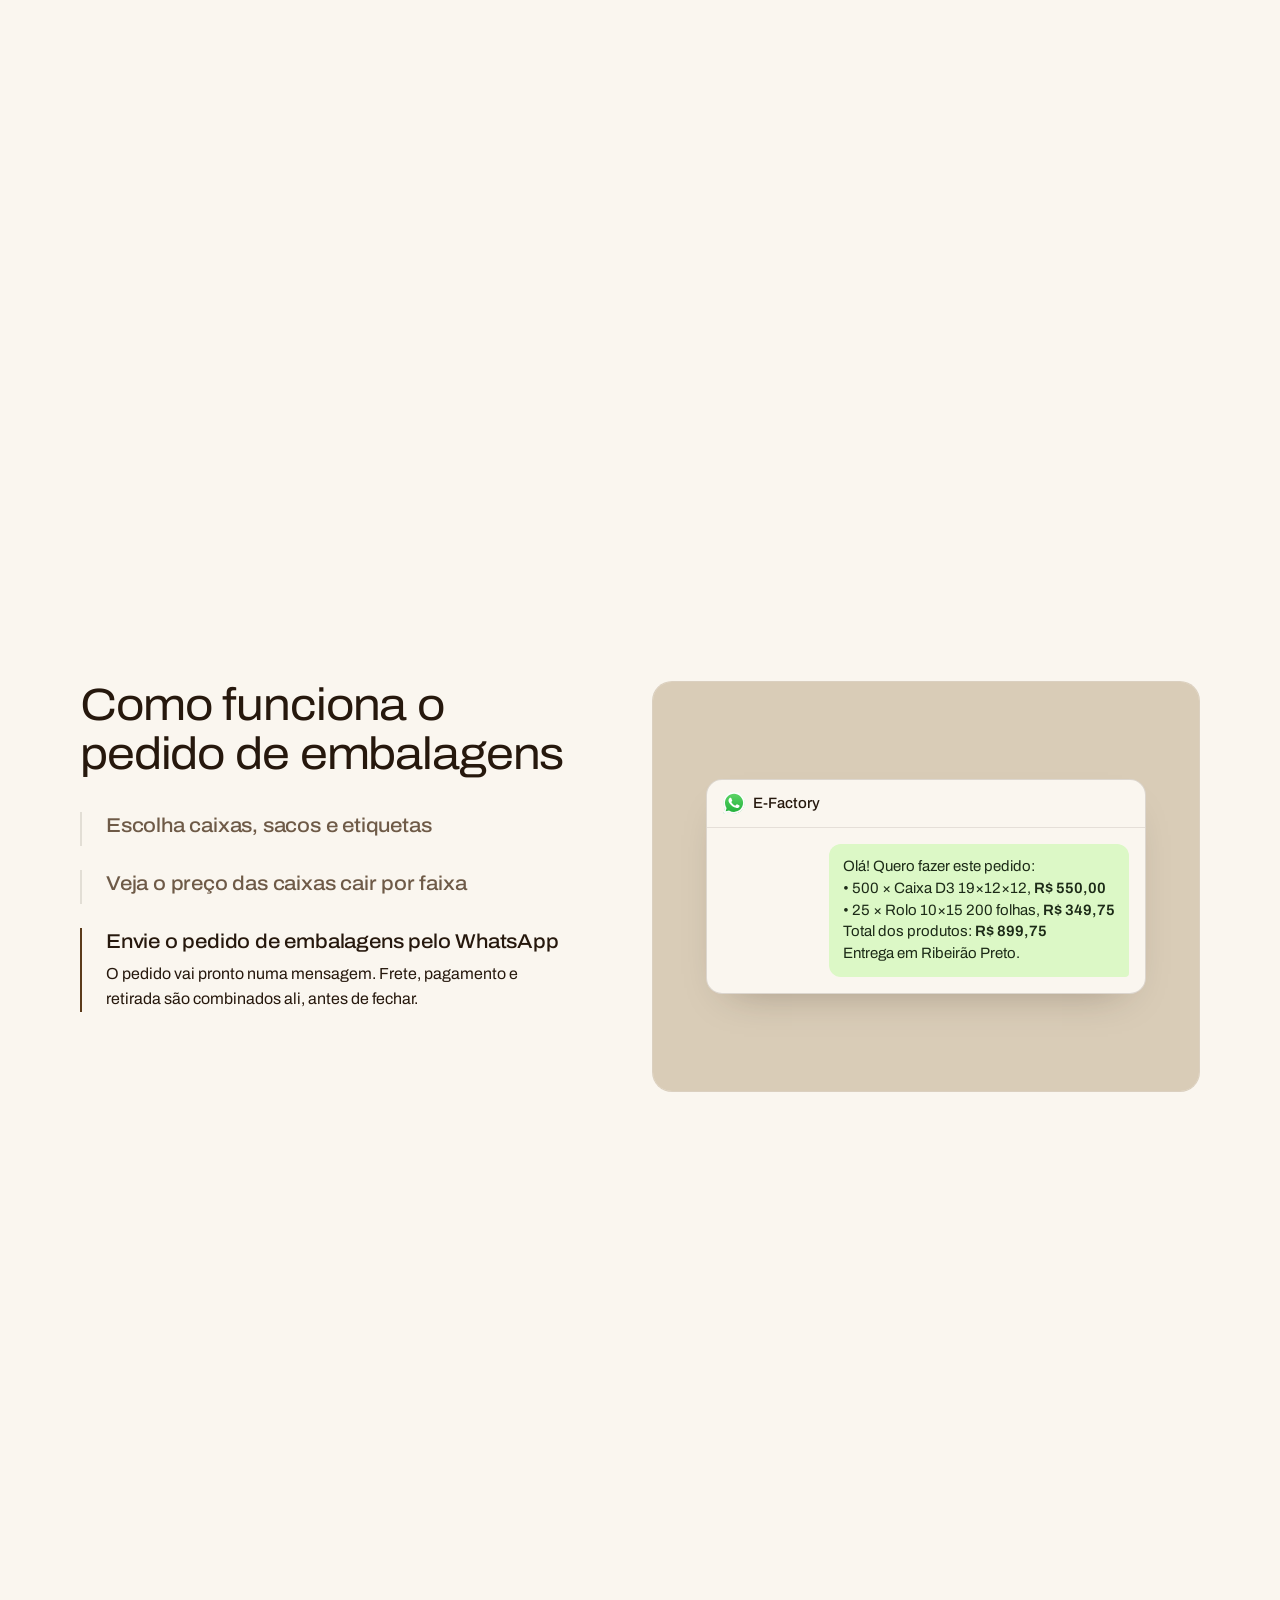
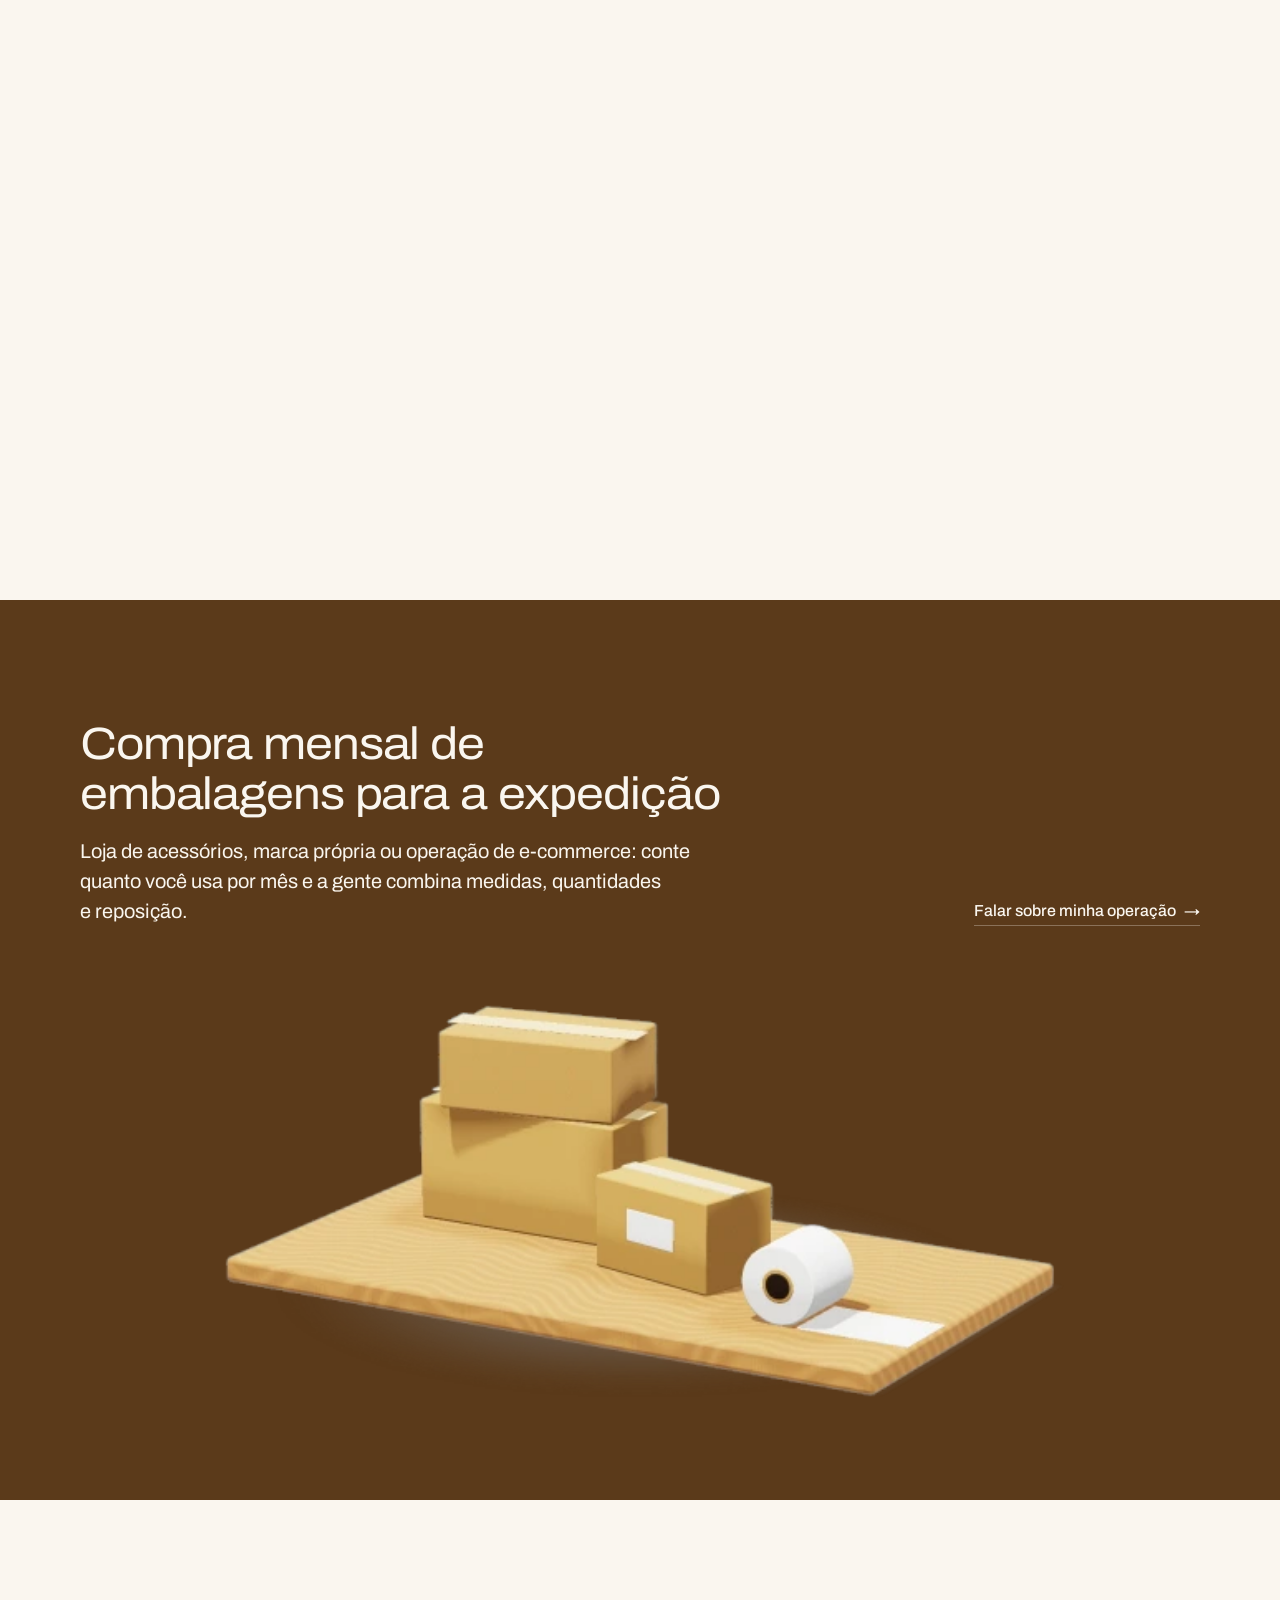
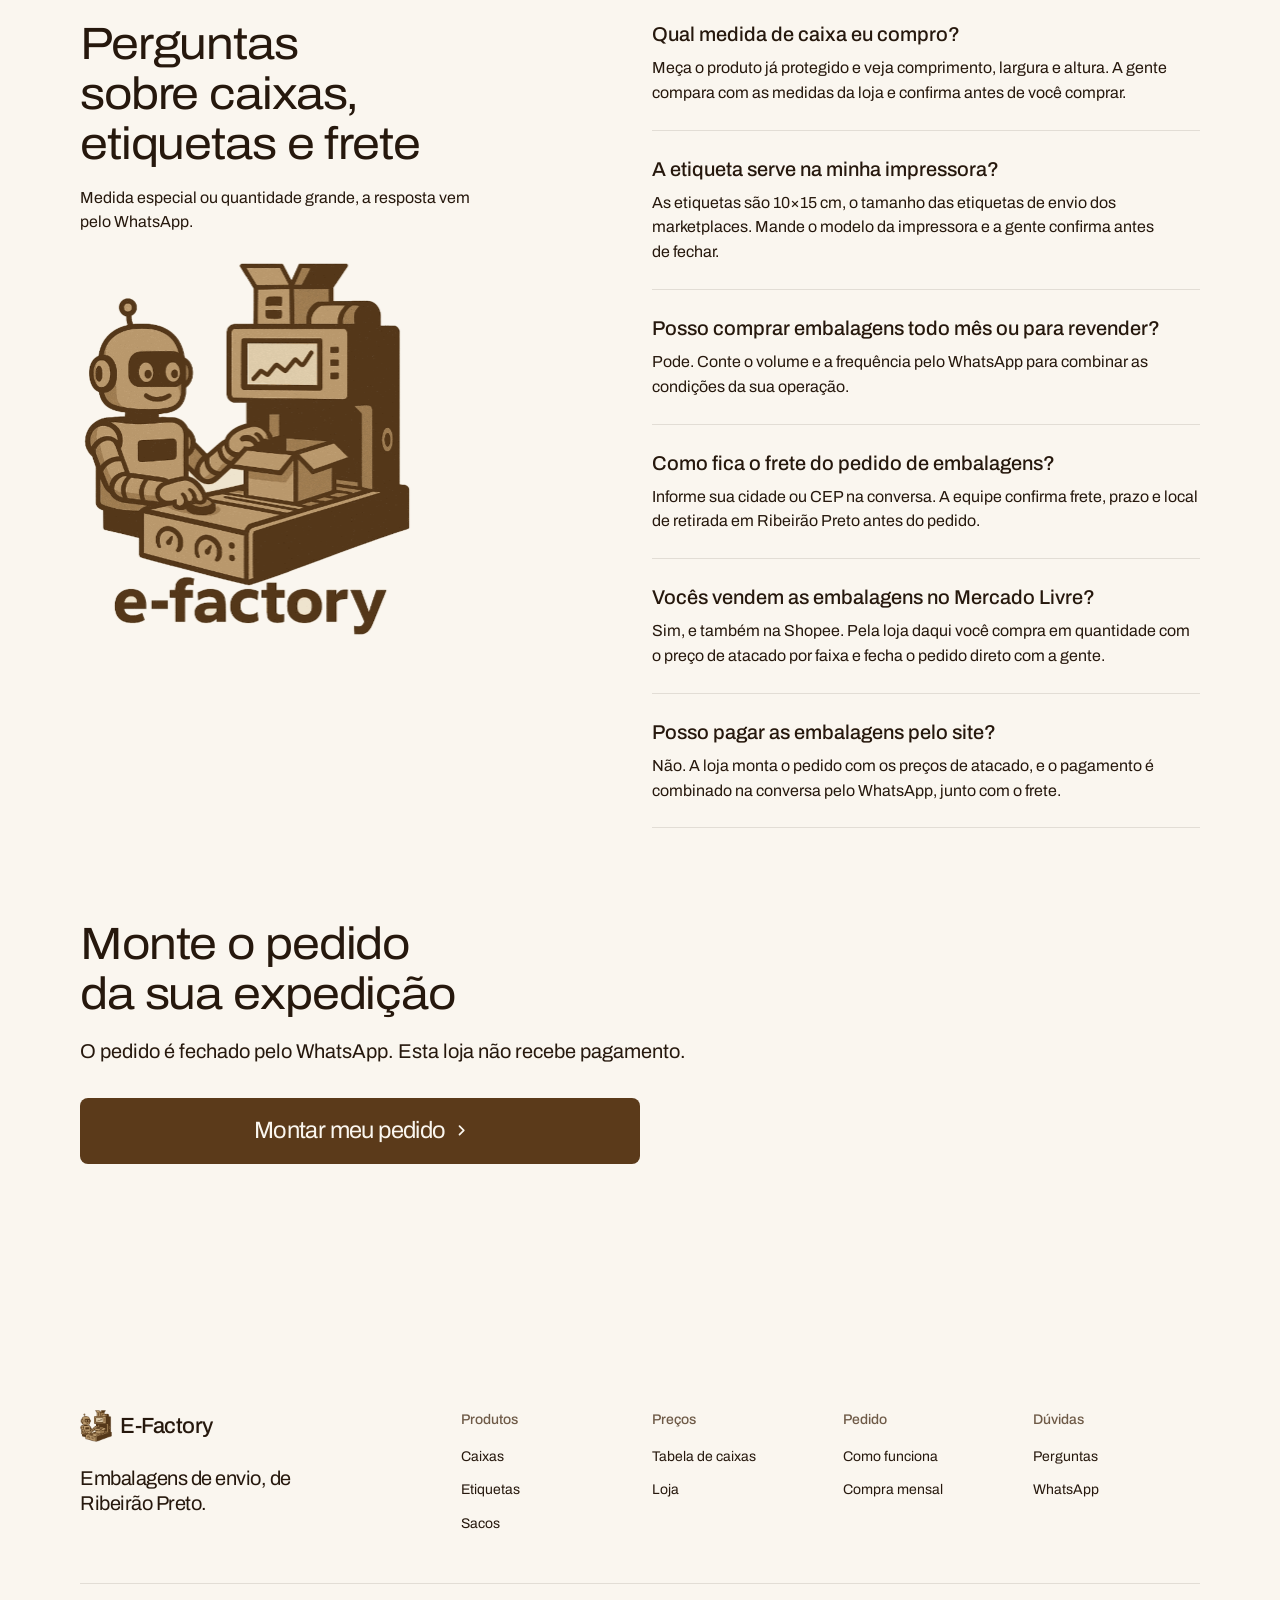
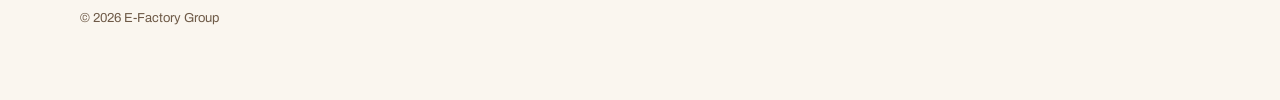
==== commit 3352b3a9: "Site novo: seção do banner cresce com a imagem mesmo com script antigo em cache Co-Authored-By: Clau" ====
--- a/novo/index.html
+++ b/novo/index.html
@@ -78,8 +78,9 @@
   .hero--product .hero__stage > #linha { inset: -7% 0 0; }
   /* banner com foto vinda do ERP (aba Site): a área segue a proporção da imagem que foi subida,
      de borda a borda da tela, sem recortar nada (a arte pode trazer texto desenhado) */
-  html main > .hero.hero--banner { height: auto; min-height: 0; }
-  html main > .hero.hero--banner > .wrap, html main > .hero.hero--banner .hero-text { height: auto; }
+  html main > .hero:is(.hero--banner, :has(.hero__stage--foto)) { height: auto; min-height: 0; }
+  html main > .hero:is(.hero--banner, :has(.hero__stage--foto)) > .wrap,
+  html main > .hero:is(.hero--banner, :has(.hero__stage--foto)) .hero-text { height: auto; }
   html main .hero--product .hero__stage.hero__stage--foto {
     position: relative; flex: none; min-height: 0; aspect-ratio: auto; overflow: hidden;
     margin-inline: calc(50% - 50vw); margin-bottom: 0; border-radius: 0; background: none; }
@@ -340,7 +341,7 @@
   <a class="btn btn--primary" href="loja.html">Montar meu pedido</a>
 </nav>
 
-<script src="site-dados.js" defer></script>
+<script src="site-dados.js?v=2" defer></script>
 <script type="module" src="assets/system.js"></script>
 <script type="module" src="assets/motion/motion.js"></script>
 <script type="module" src="assets/layout/layout.js"></script>
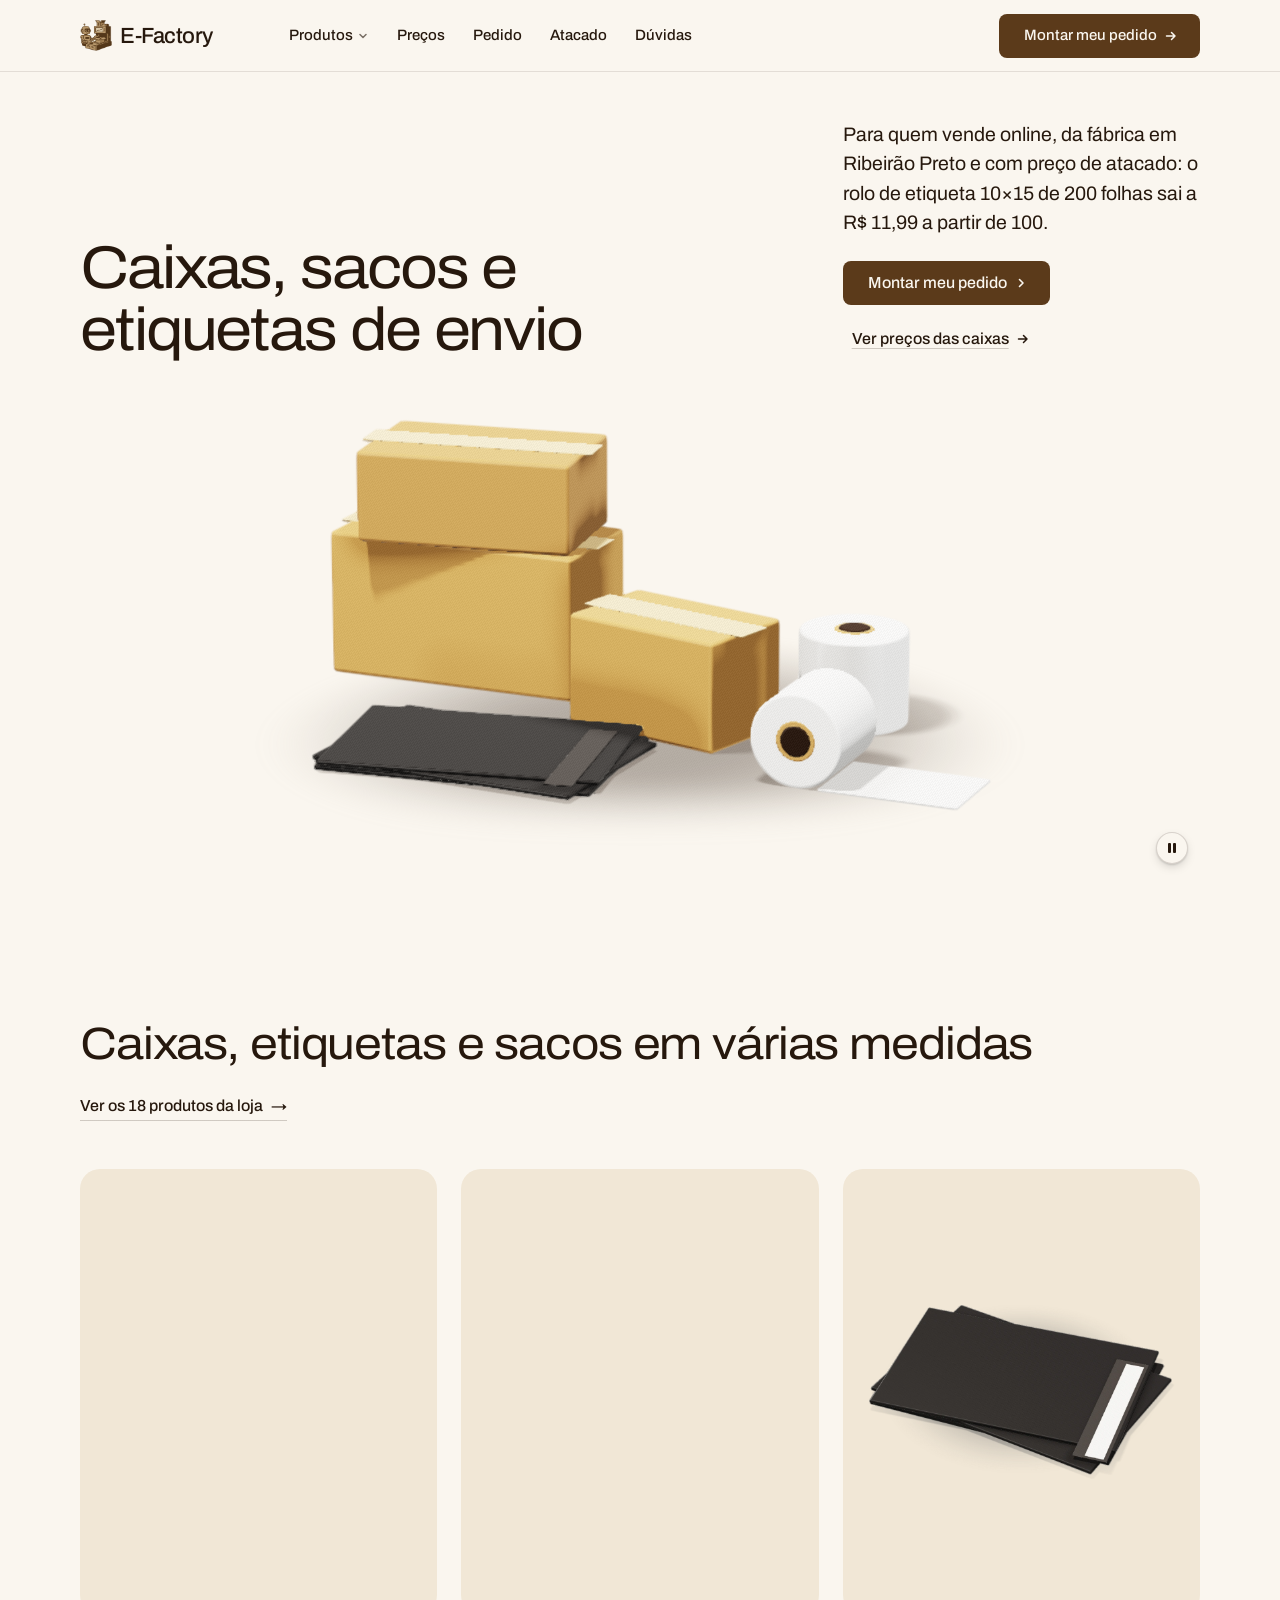
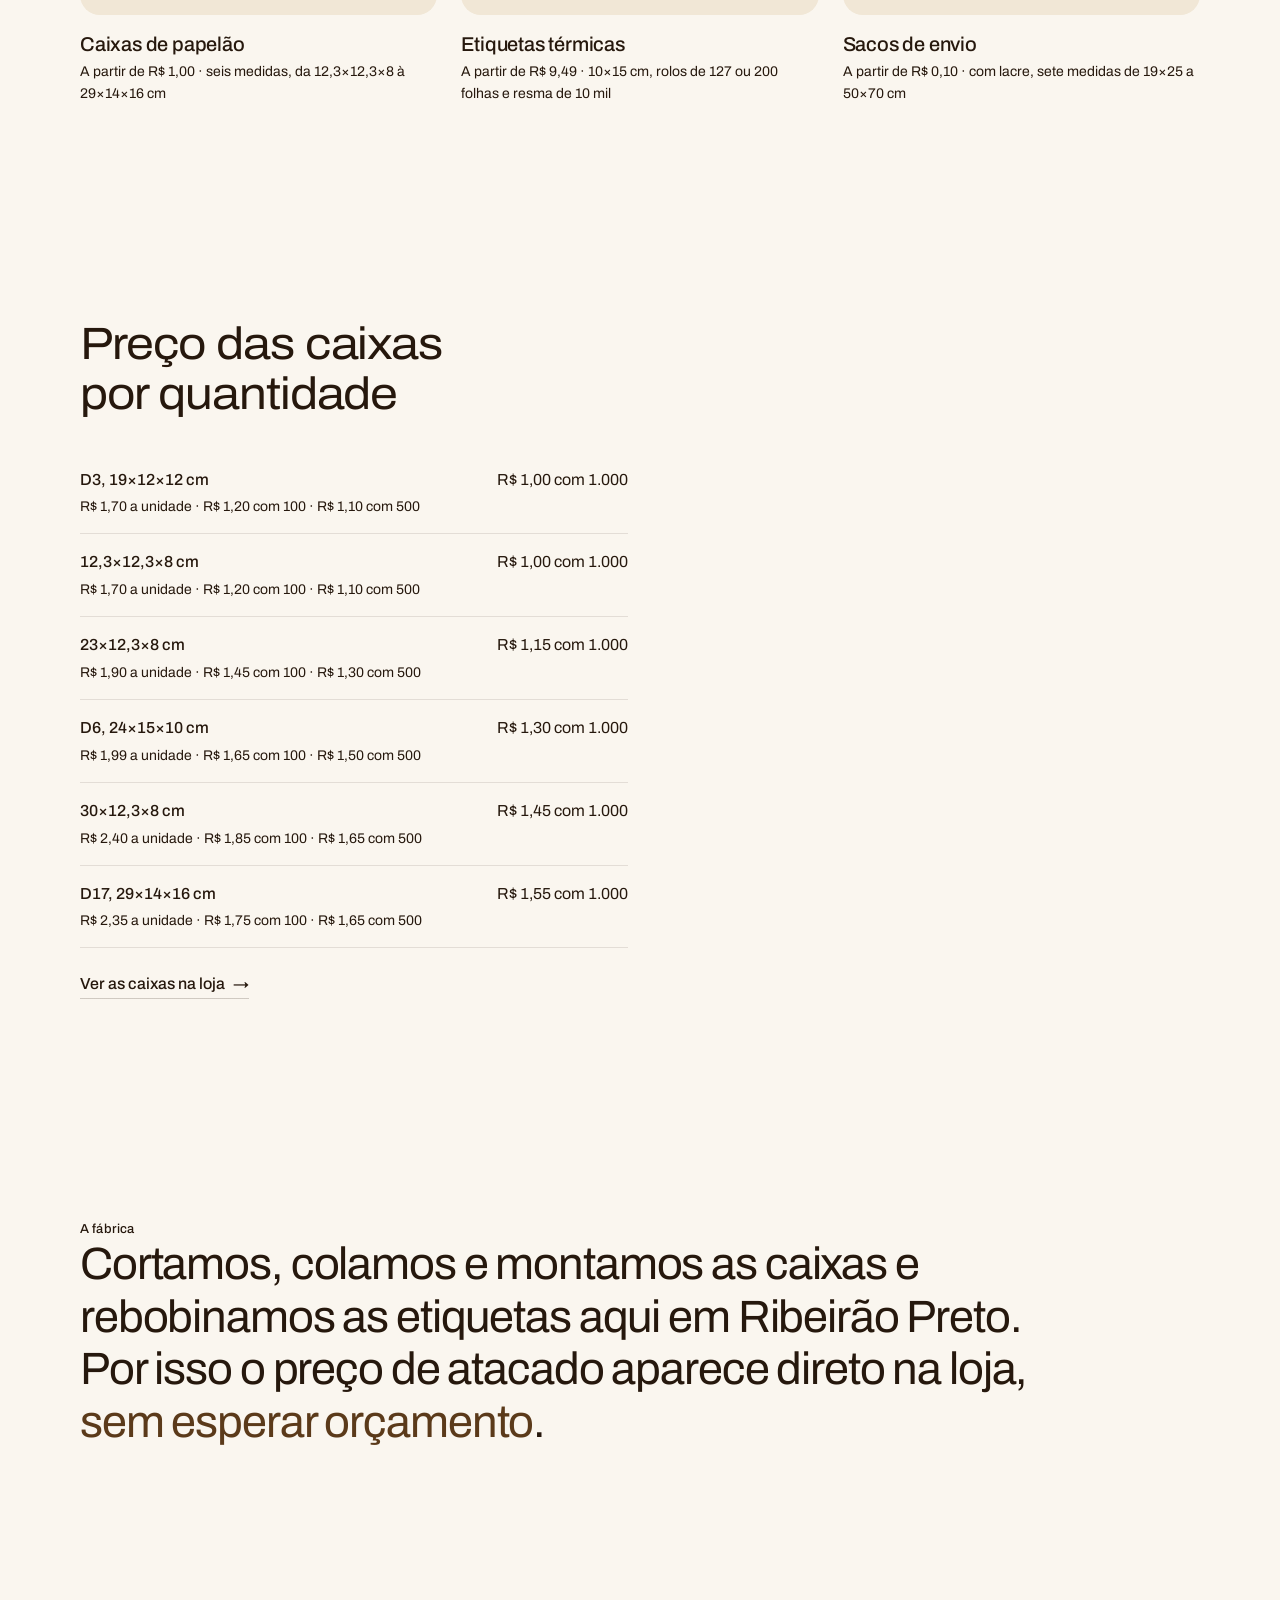
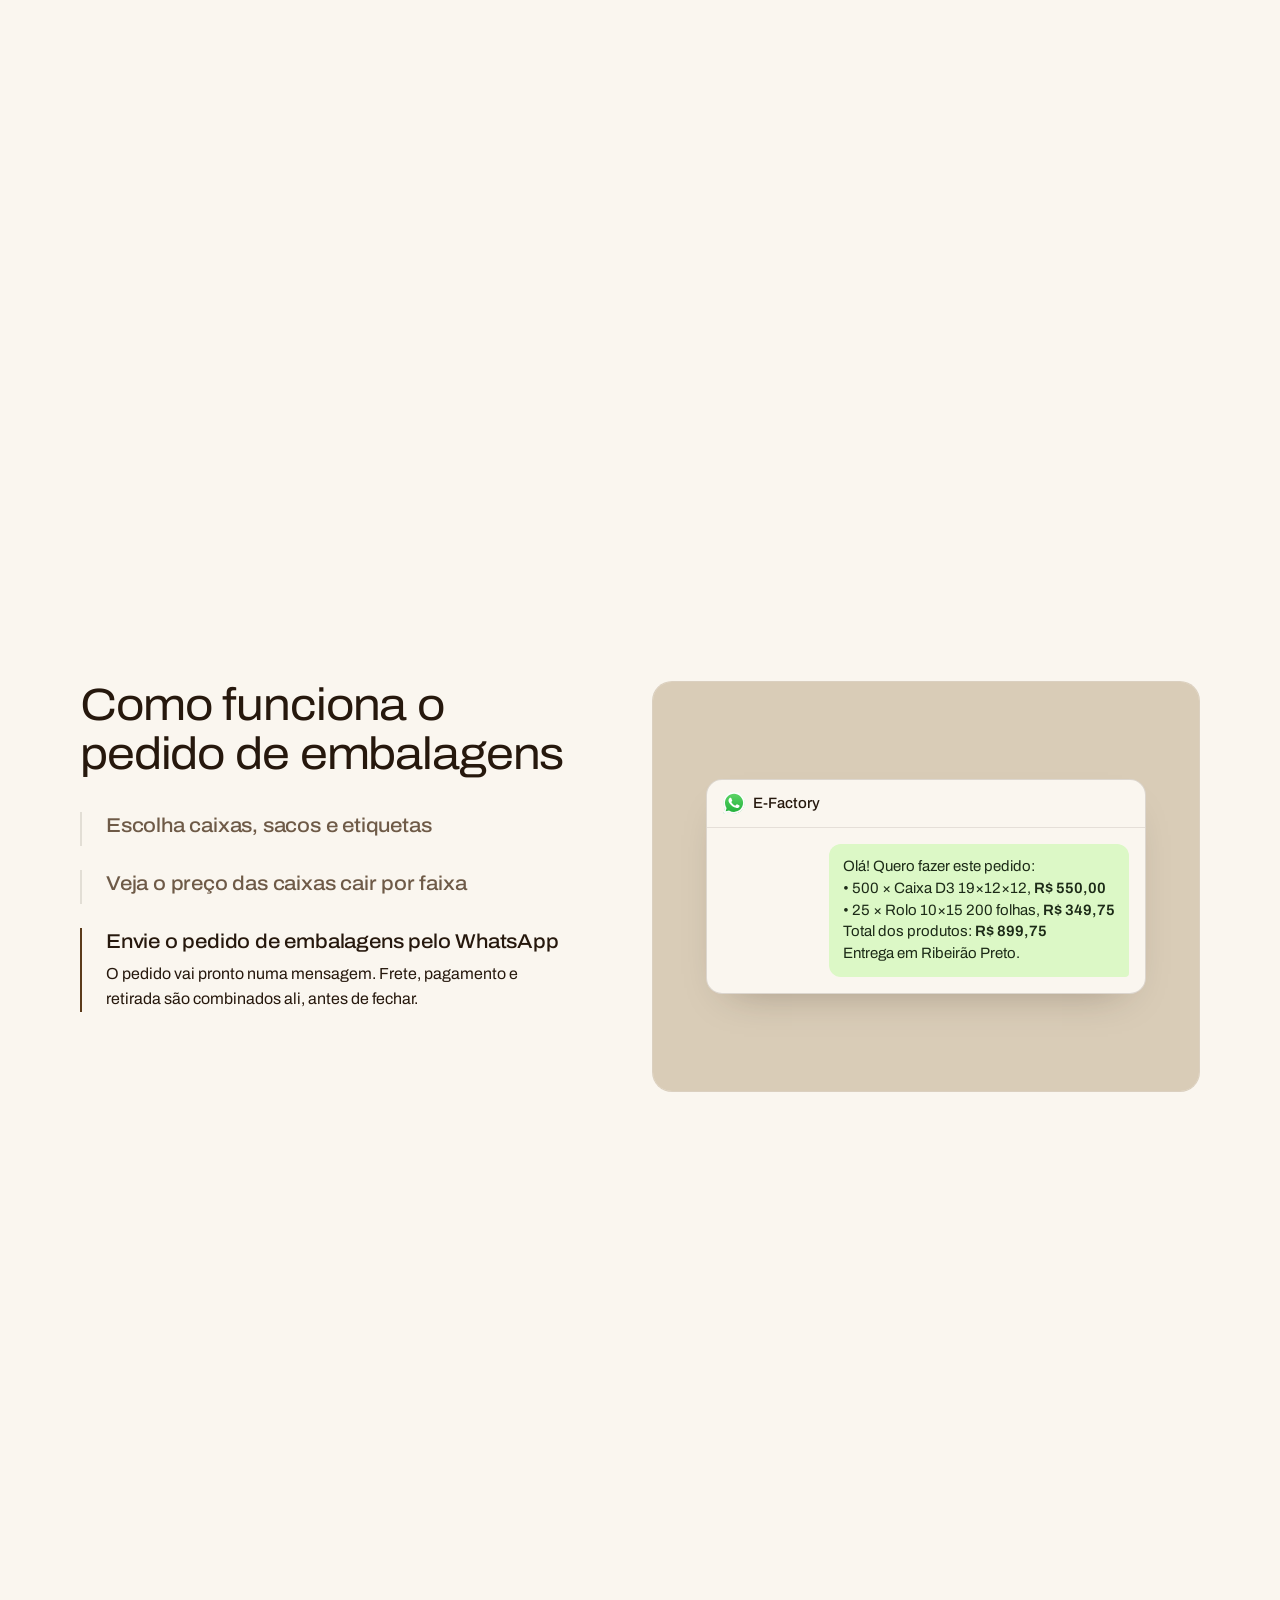
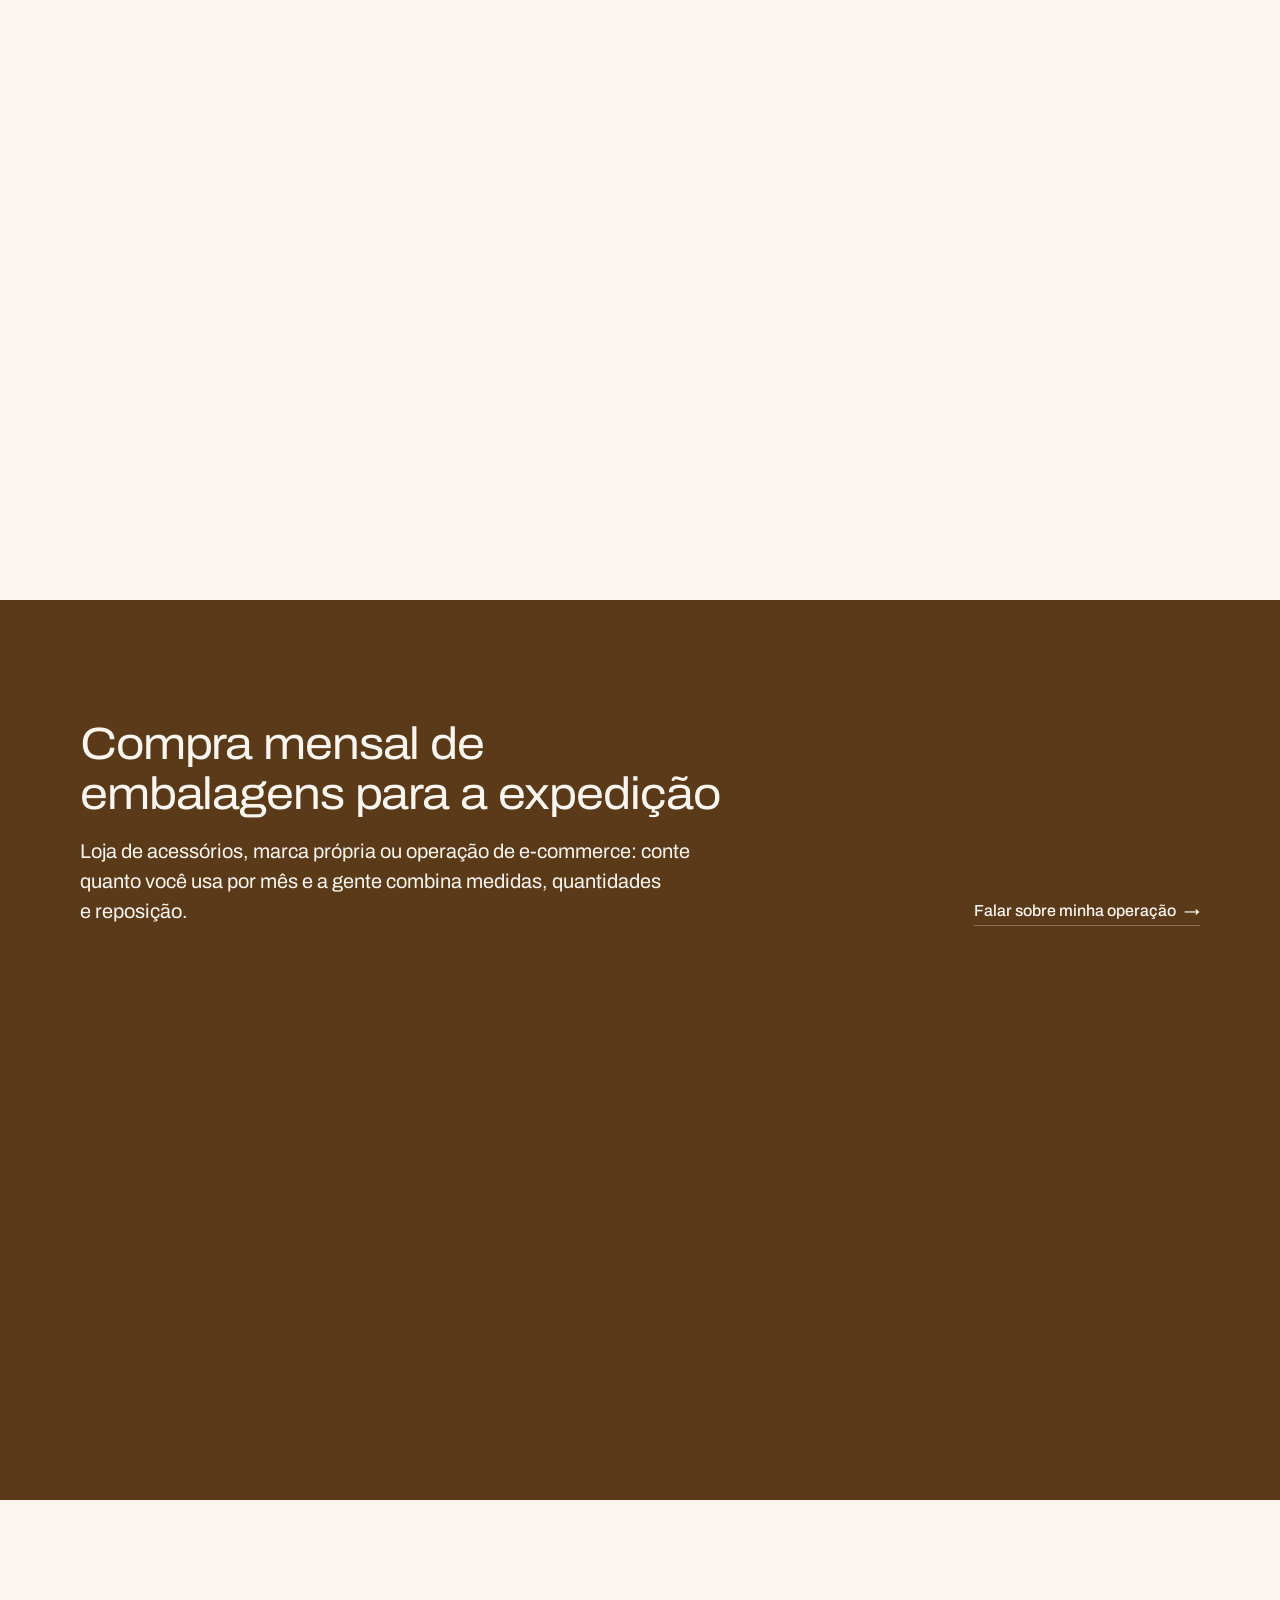
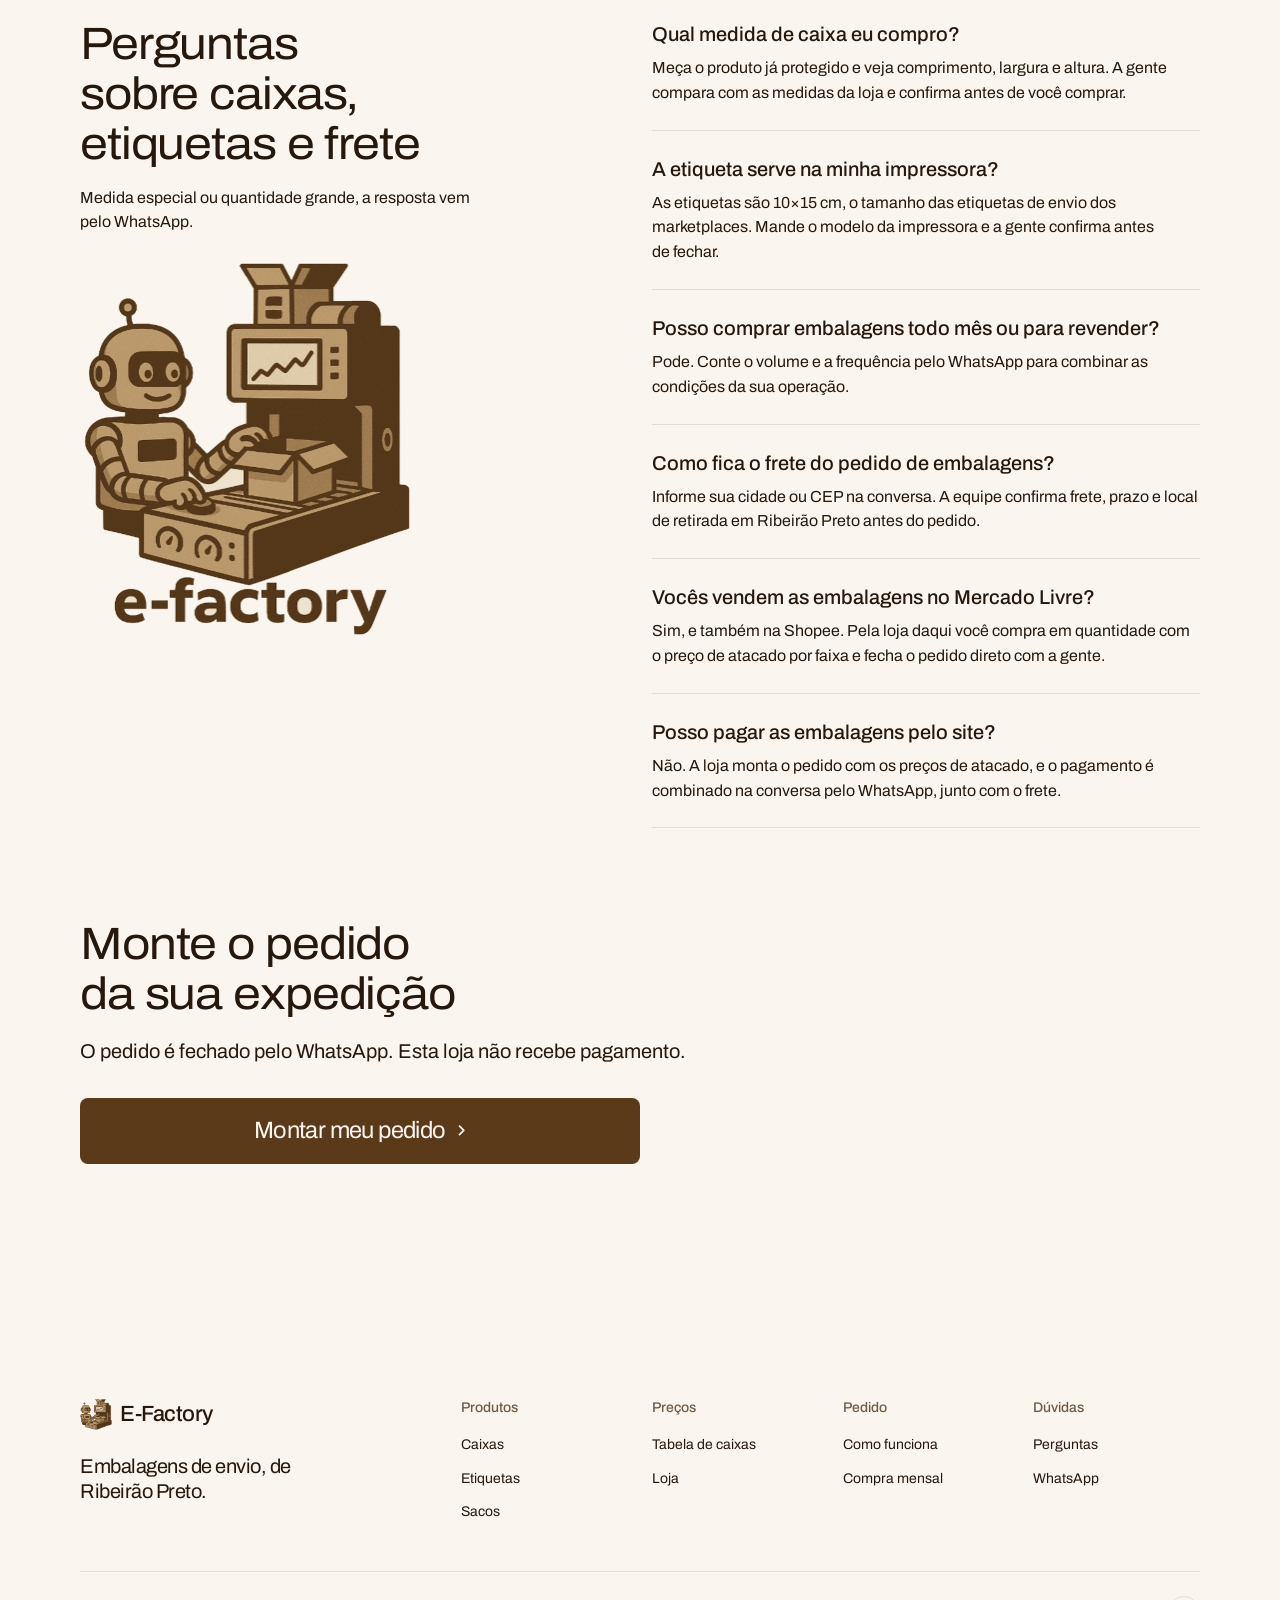
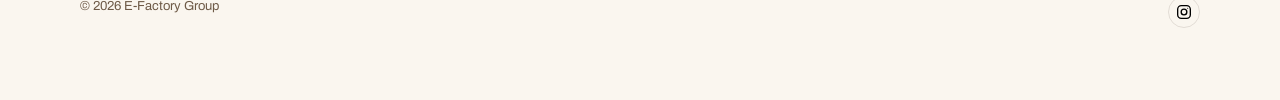
==== commit 975791cf: "novo: adiciona link do Instagram no rodapé Co-Authored-By: Claude Opus 5.5 <noreply@anthropic.com> C" ====
--- a/novo/index.html
+++ b/novo/index.html
@@ -331,7 +331,7 @@
       </div>
       <div class="footer__legal">
         <span>&copy; 2026 E-Factory Group</span>
-        <div class="socials"></div>
+        <div class="socials"><a href="https://www.instagram.com/e.factory_/" target="_blank" rel="noopener" aria-label="Instagram da E-Factory"><img src="assets/icons/instagram.svg" alt=""></a></div>
       </div>
     </div>
   </div>
